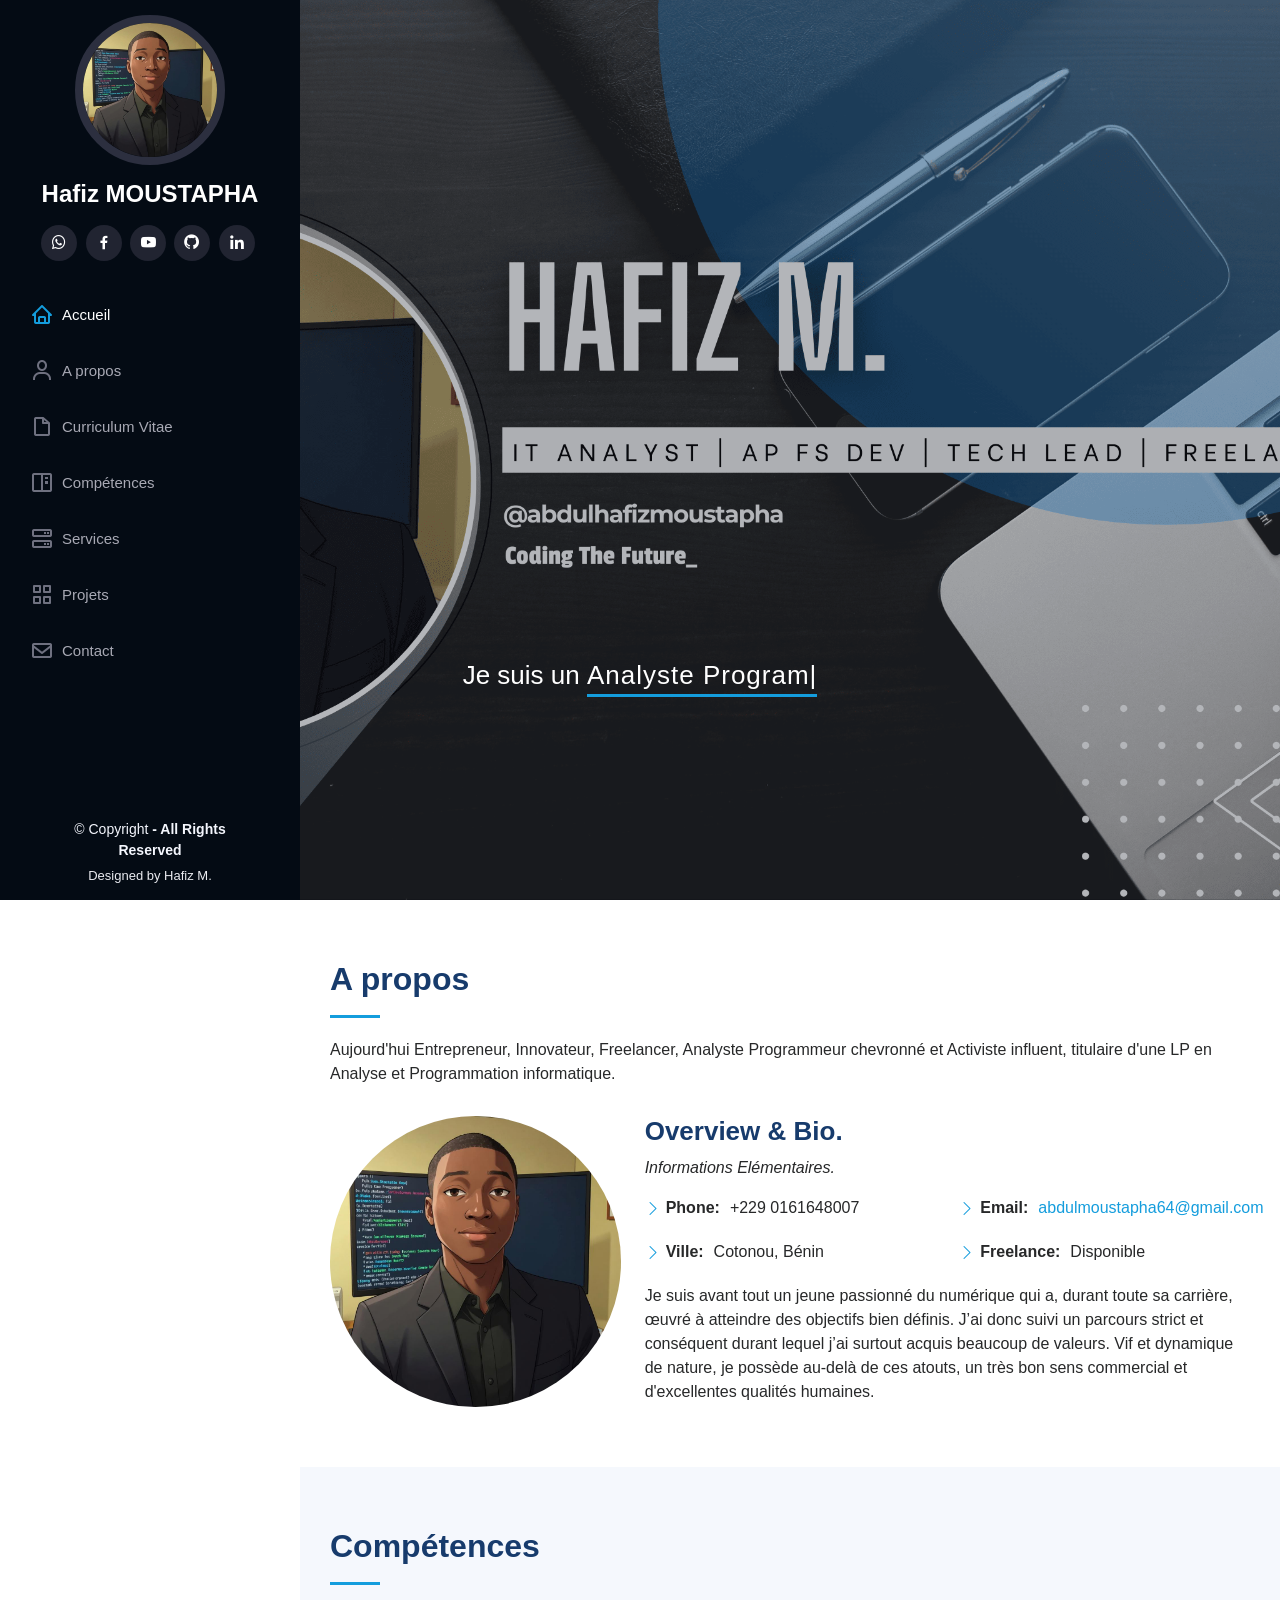
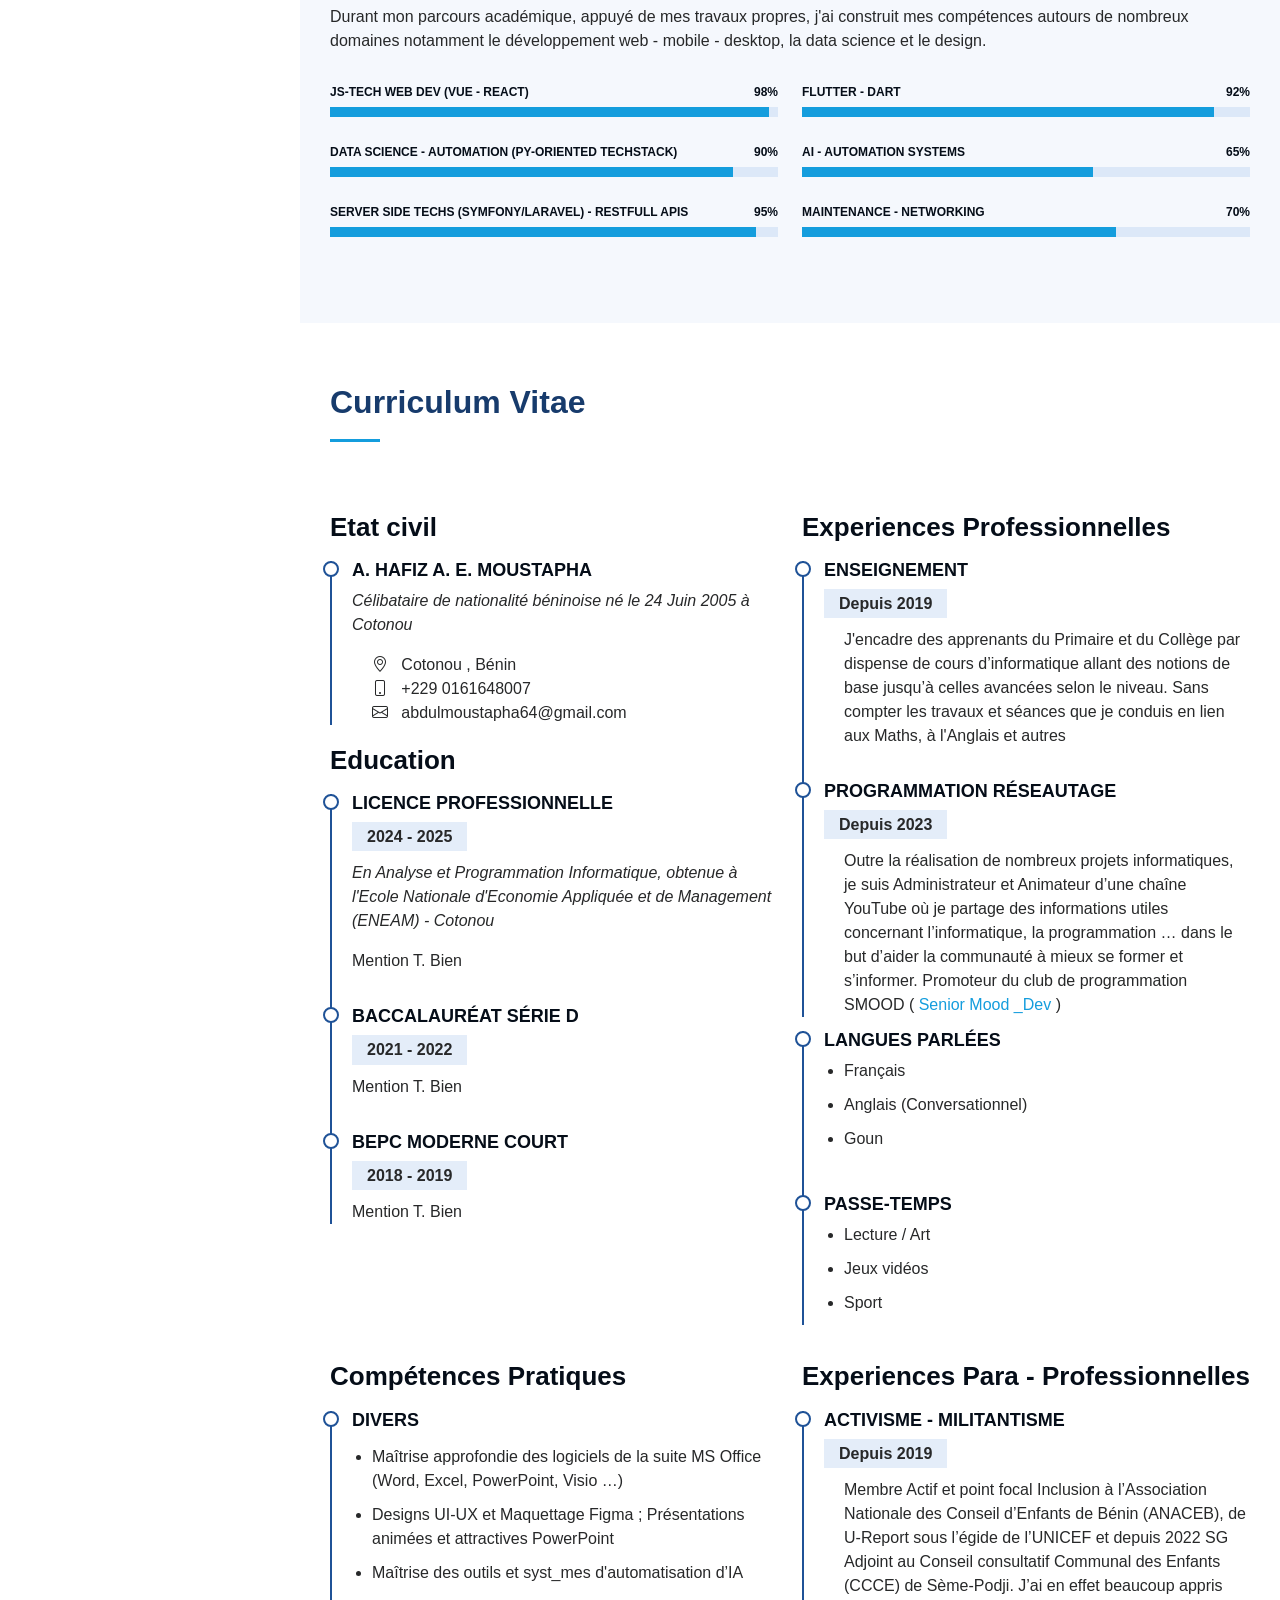
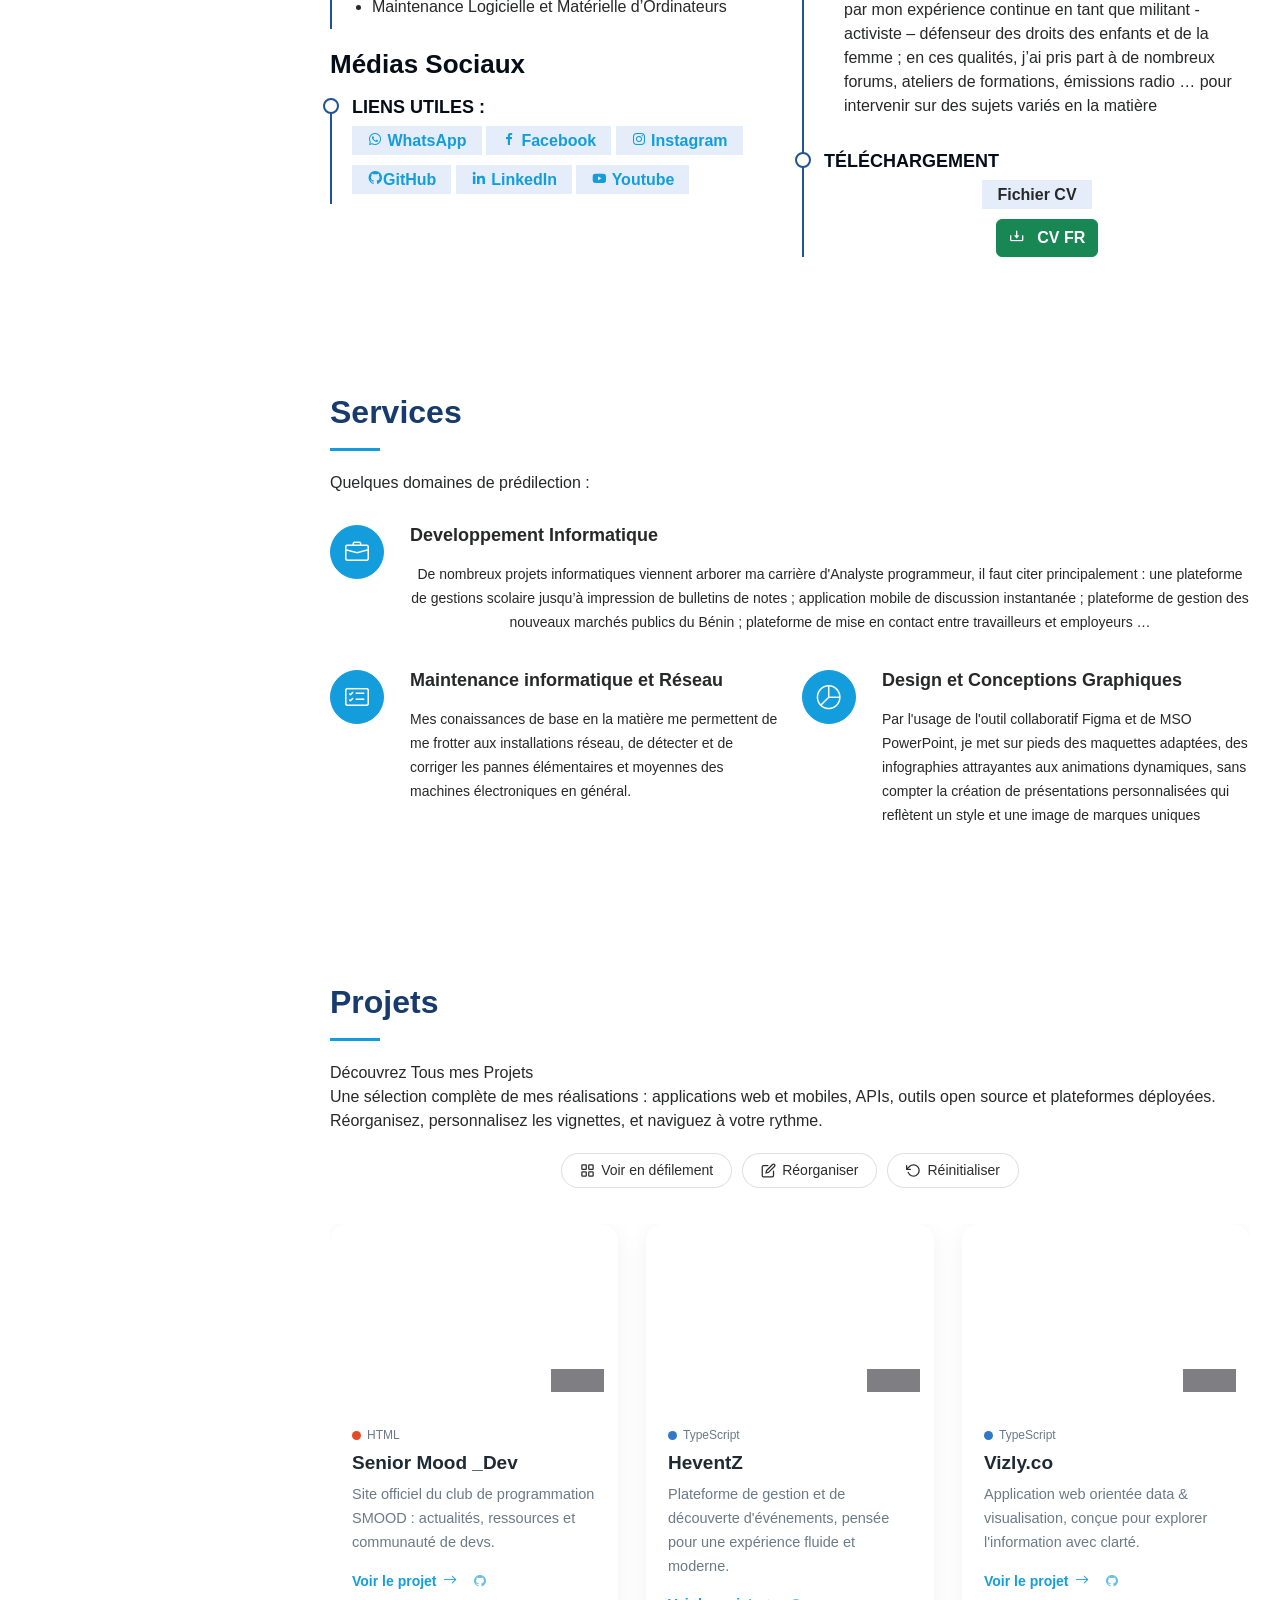
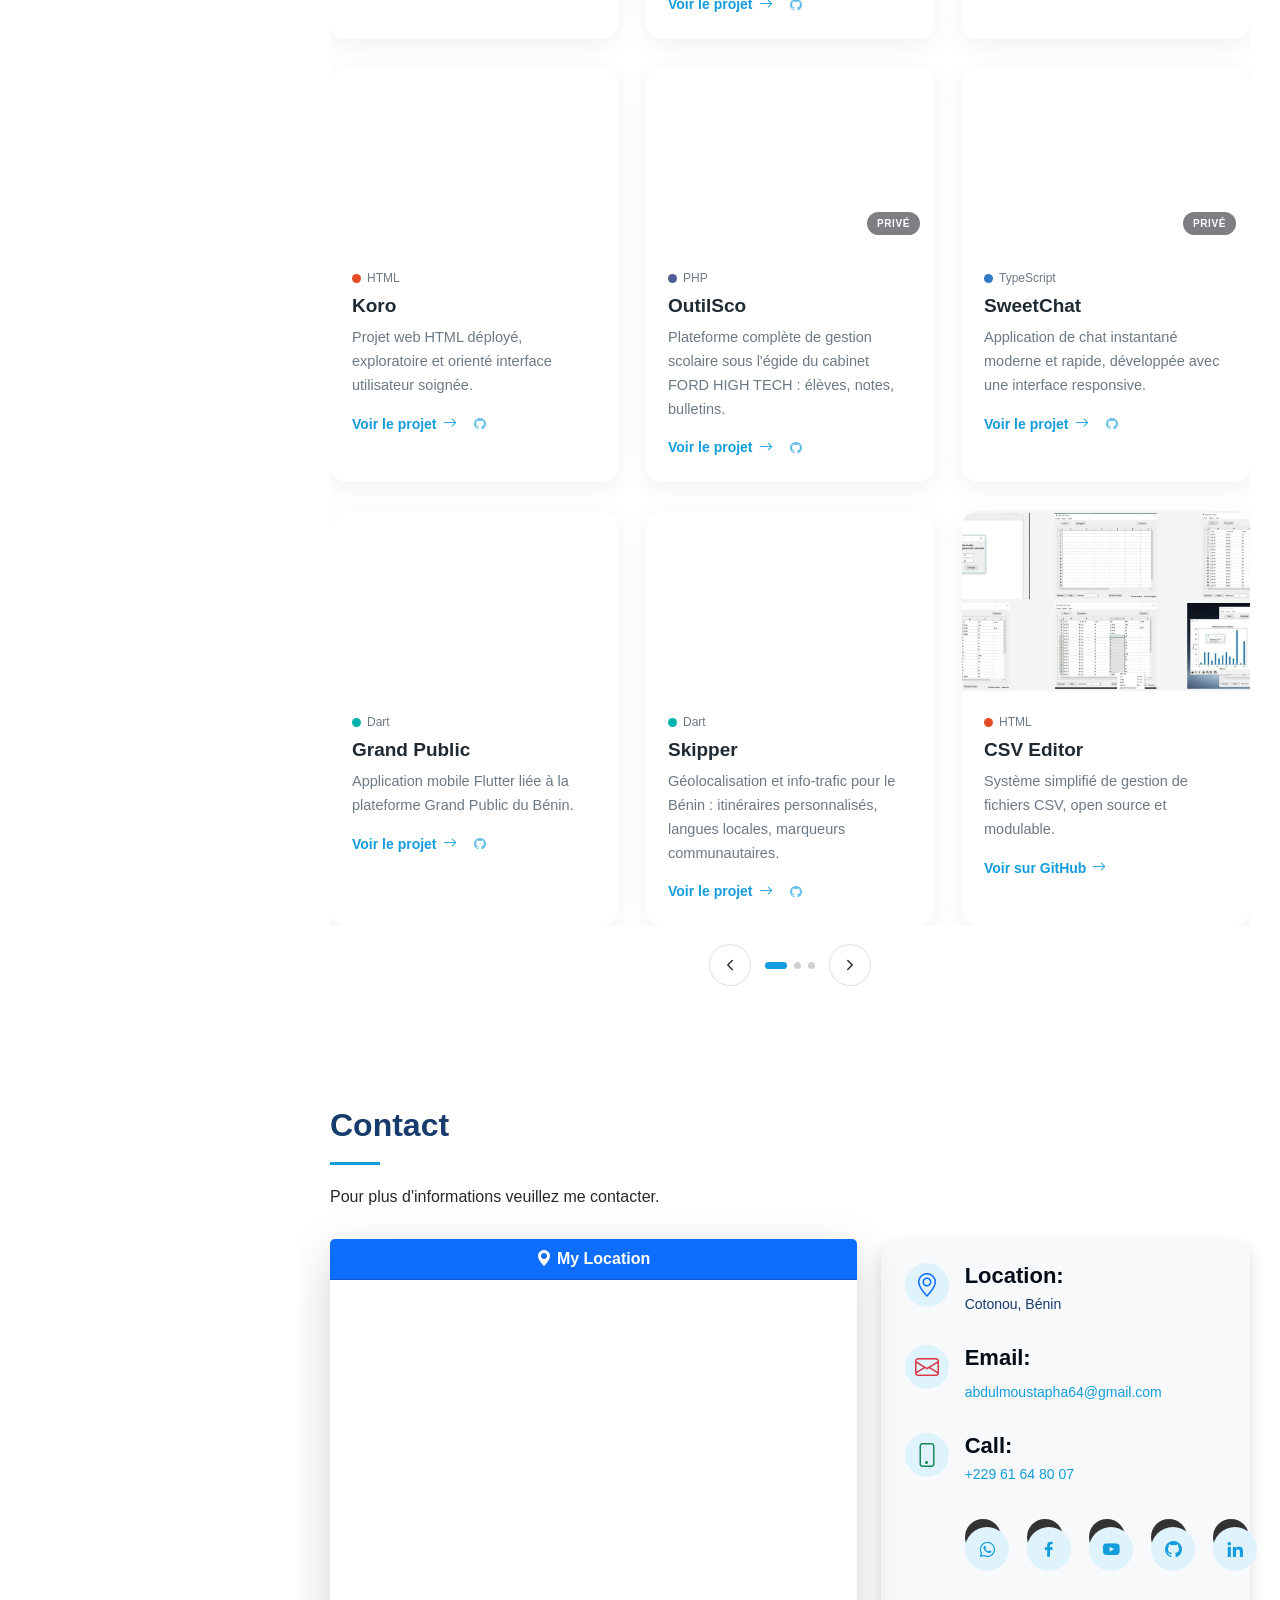
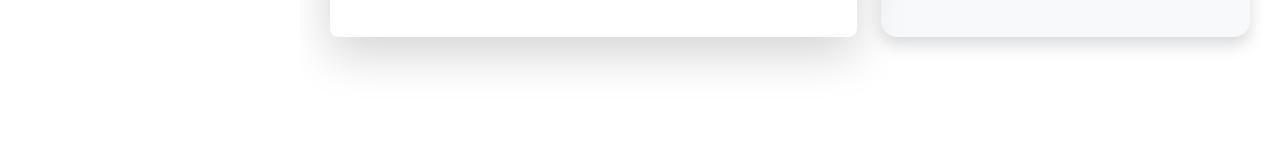
==== index.html @ d162f3ae "Vercel Hv + Vizly" ====
<!DOCTYPE html>
<html lang="en">

<head>
  <meta charset="utf-8">
  <meta content="width=device-width, initial-scale=1.0" name="viewport">

  <title>Hafiz M. </title>
  <meta content="" name="description">
  <meta content="" name="keywords">


  <!-- Favicons -->
  <link href="assets/img/profile.jpeg" rel="icon">
  <link href="assets/img/profile.jpeg" rel="apple-touch-icon">


  <!-- Vendor CSS Files -->
  <link href="assets/vendor/aos/aos.css" rel="stylesheet">
  <link href="assets/vendor/bootstrap/css/bootstrap.min.css" rel="stylesheet">
  <link href="assets/vendor/bootstrap-icons/bootstrap-icons.css" rel="stylesheet">
  <link href="assets/vendor/boxicons/css/boxicons.min.css" rel="stylesheet">
  <link href="assets/vendor/glightbox/css/glightbox.min.css" rel="stylesheet">
  <link href="assets/vendor/swiper/swiper-bundle.min.css" rel="stylesheet">

  <link href="assets/css/style.css" rel="stylesheet">

  <!-- Projects gallery styles (scoped, additive only — no global overrides) -->
  <style>
    /* ===== Projects Gallery — premium, scoped to #projects ===== */
    #projects.projects {
      position: relative;
    }

    #projects .pg-toolbar {
      display: flex;
      align-items: center;
      justify-content: center;
      gap: 10px;
      flex-wrap: wrap;
      margin: -10px 0 36px;
    }

    #projects .pg-toolbar .pg-btn {
      display: inline-flex;
      align-items: center;
      gap: 6px;
      padding: 9px 18px;
      border-radius: 30px;
      border: 1px solid rgba(0,0,0,.12);
      background: #fff;
      font-size: 14px;
      font-weight: 500;
      color: #2c2c2c;
      cursor: pointer;
      transition: all .25s ease;
      line-height: 1;
    }

    #projects .pg-toolbar .pg-btn:hover {
      border-color: var(--accent-color, #149ddd);
      color: var(--accent-color, #149ddd);
      transform: translateY(-1px);
      box-shadow: 0 6px 16px rgba(0,0,0,.08);
    }

    #projects .pg-toolbar .pg-btn.is-active {
      background: var(--accent-color, #149ddd);
      border-color: var(--accent-color, #149ddd);
      color: #fff;
    }

    #projects .pg-toolbar .pg-btn svg { width: 15px; height: 15px; flex: none; }

    /* ----- Grid mode (default, shows up to N at once) ----- */
    #projects .pg-viewport {
      overflow: hidden;
      position: relative;
    }

    #projects .pg-track {
      display: grid;
      grid-template-columns: repeat(3, 1fr);
      gap: 28px;
      transition: none;
    }

    #projects.pg-scroll-mode .pg-track {
      display: flex;
      gap: 24px;
      overflow-x: auto;
      scroll-behavior: smooth;
      scroll-snap-type: x proximity;
      padding-bottom: 14px;
      -ms-overflow-style: none;
    }

    #projects.pg-scroll-mode .pg-track::-webkit-scrollbar { height: 8px; }
    #projects.pg-scroll-mode .pg-track::-webkit-scrollbar-track { background: rgba(0,0,0,.05); border-radius: 10px; }
    #projects.pg-scroll-mode .pg-track::-webkit-scrollbar-thumb { background: rgba(0,0,0,.22); border-radius: 10px; }
    #projects.pg-scroll-mode .pg-track::-webkit-scrollbar-thumb:hover { background: var(--accent-color, #149ddd); }

    #projects.pg-scroll-mode .project-card {
      flex: 0 0 320px;
      scroll-snap-align: start;
    }

    #projects .pg-nav {
      display: none;
      align-items: center;
      justify-content: center;
      gap: 14px;
      margin-top: 18px;
    }

    #projects.pg-scroll-mode .pg-nav { display: flex; }

    #projects .pg-nav button {
      width: 42px;
      height: 42px;
      border-radius: 50%;
      border: 1px solid rgba(0,0,0,.12);
      background: #fff;
      color: #2c2c2c;
      display: flex;
      align-items: center;
      justify-content: center;
      cursor: pointer;
      transition: all .25s ease;
    }

    #projects .pg-nav button:hover {
      background: var(--accent-color, #149ddd);
      border-color: var(--accent-color, #149ddd);
      color: #fff;
      transform: translateY(-2px);
    }

    #projects .pg-nav button svg { width: 18px; height: 18px; }

    #projects .pg-nav .pg-dots {
      display: flex;
      gap: 7px;
    }

    #projects .pg-nav .pg-dots span {
      width: 7px;
      height: 7px;
      border-radius: 50%;
      background: rgba(0,0,0,.18);
      transition: all .3s ease;
    }

    #projects .pg-nav .pg-dots span.is-active {
      background: var(--accent-color, #149ddd);
      width: 22px;
      border-radius: 4px;
    }

    /* ----- Project card ----- */
    #projects .project-card {
      position: relative;
      background: #fff;
      border-radius: 16px;
      overflow: hidden;
      box-shadow: 0 6px 24px rgba(20, 20, 30, .06);
      transition: transform .45s cubic-bezier(.22,1,.36,1), box-shadow .45s ease;
      will-change: transform;
      opacity: 0;
      transform: translateY(28px);
    }

    #projects .project-card.pg-in {
      opacity: 1;
      transform: translateY(0);
    }

    #projects .project-card:hover {
      transform: translateY(-8px);
      box-shadow: 0 22px 40px rgba(20, 20, 30, .14);
    }

    #projects .project-card.pg-dragging {
      opacity: .35;
    }

    #projects .project-card.pg-drag-over {
      outline: 2px dashed var(--accent-color, #149ddd);
      outline-offset: 4px;
    }

    /* Drag handle — only visible in edit mode */
    #projects .pg-drag-handle {
      position: absolute;
      top: 10px;
      left: 10px;
      width: 32px;
      height: 32px;
      border-radius: 9px;
      background: rgba(20,20,30,.55);
      backdrop-filter: blur(4px);
      color: #fff;
      display: none;
      align-items: center;
      justify-content: center;
      cursor: grab;
      z-index: 5;
      opacity: 0;
      transition: opacity .2s ease;
    }

    #projects.pg-edit-mode .pg-drag-handle {
      display: flex;
      opacity: 1;
    }

    #projects .pg-drag-handle svg { width: 16px; height: 16px; }
    #projects .pg-drag-handle:active { cursor: grabbing; }

    /* Cover-image change button — only visible in edit mode */
    #projects .pg-edit-cover {
      position: absolute;
      top: 10px;
      right: 10px;
      width: 32px;
      height: 32px;
      border-radius: 9px;
      background: rgba(20,20,30,.55);
      backdrop-filter: blur(4px);
      color: #fff;
      border: none;
      display: none;
      align-items: center;
      justify-content: center;
      cursor: pointer;
      z-index: 5;
      transition: background .2s ease;
    }

    #projects.pg-edit-mode .pg-edit-cover { display: flex; }
    #projects .pg-edit-cover:hover { background: var(--accent-color, #149ddd); }
    #projects .pg-edit-cover svg { width: 15px; height: 15px; }

    /* Cover media area */
    #projects .pg-cover {
      position: relative;
      width: 100%;
      aspect-ratio: 16 / 10;
      overflow: hidden;
      background: linear-gradient(135deg, #eef3f7 0%, #e3eaf0 100%);
    }

    #projects .pg-cover img {
      width: 100%;
      height: 100%;
      object-fit: cover;
      display: block;
      transition: transform .6s cubic-bezier(.22,1,.36,1);
    }

    #projects .project-card:hover .pg-cover img {
      transform: scale(1.07);
    }

    /* Live-site preview (deployed projects) */
    #projects .pg-cover .pg-live-frame-wrap {
      position: absolute;
      inset: 0;
      overflow: hidden;
    }

    #projects .pg-cover iframe {
      position: absolute;
      top: 0;
      left: 0;
      width: 250%;
      height: 250%;
      transform: scale(.4);
      transform-origin: top left;
      border: 0;
      pointer-events: none;
      background: #fff;
    }

    /* Soft gradient overlay for legibility + premium feel */
    #projects .pg-cover::after {
      content: "";
      position: absolute;
      inset: 0;
      background: linear-gradient(180deg, rgba(10,12,20,0) 45%, rgba(10,12,20,.65) 100%);
      opacity: 0;
      transition: opacity .4s ease;
      pointer-events: none;
    }

    #projects .project-card:hover .pg-cover::after { opacity: 1; }

    /* Placeholder (no live preview / no custom image) */
    #projects .pg-placeholder {
      position: absolute;
      inset: 0;
      display: flex;
      align-items: center;
      justify-content: center;
      flex-direction: column;
      gap: 6px;
      color: #5b6b78;
    }

    #projects .pg-placeholder .pg-mono {
      font-family: 'Roboto Mono', 'Courier New', monospace;
      font-size: 12px;
      letter-spacing: .12em;
      text-transform: uppercase;
      opacity: .55;
    }

    #projects .pg-placeholder .pg-glyph {
      font-size: 30px;
      font-weight: 700;
      letter-spacing: -.02em;
      color: #3a4750;
    }

    /* Live badge */
    #projects .pg-badge {
      position: absolute;
      bottom: 12px;
      left: 14px;
      display: inline-flex;
      align-items: center;
      gap: 6px;
      padding: 5px 11px;
      border-radius: 30px;
      background: rgba(255,255,255,.92);
      font-size: 11px;
      font-weight: 600;
      letter-spacing: .04em;
      text-transform: uppercase;
      color: #2c2c2c;
      z-index: 3;
      transform: translateY(6px);
      opacity: 0;
      transition: all .35s ease;
    }

    #projects .project-card:hover .pg-badge {
      transform: translateY(0);
      opacity: 1;
    }

    #projects .pg-badge .pg-dot {
      width: 7px;
      height: 7px;
      border-radius: 50%;
      background: #2ecc71;
      box-shadow: 0 0 0 0 rgba(46,204,113,.6);
      animation: pgPulse 2s infinite;
    }

    @keyframes pgPulse {
      0%   { box-shadow: 0 0 0 0 rgba(46,204,113,.55); }
      70%  { box-shadow: 0 0 0 6px rgba(46,204,113,0); }
      100% { box-shadow: 0 0 0 0 rgba(46,204,113,0); }
    }

    /* Visibility badge (private repo) */
    #projects .pg-vis {
      position: absolute;
      bottom: 12px;
      right: 14px;
      padding: 4px 10px;
      border-radius: 30px;
      background: rgba(20,20,30,.55);
      color: #fff;
      font-size: 10px;
      font-weight: 600;
      letter-spacing: .06em;
      text-transform: uppercase;
      z-index: 3;
      backdrop-filter: blur(3px);
    }

    /* Info block */
    #projects .project-info {
      padding: 22px 22px 24px;
    }

    #projects .project-info .pg-meta {
      display: flex;
      align-items: center;
      gap: 8px;
      margin-bottom: 8px;
    }

    #projects .project-info .pg-lang {
      display: inline-flex;
      align-items: center;
      gap: 6px;
      font-size: 12px;
      color: #6c7a86;
      font-weight: 500;
    }

    #projects .project-info .pg-lang .pg-lang-dot {
      width: 9px;
      height: 9px;
      border-radius: 50%;
      flex: none;
    }

    #projects .project-info h4 {
      margin: 0 0 8px;
      font-size: 19px;
      font-weight: 700;
      color: #1f2a33;
    }

    #projects .project-info p {
      font-size: 14.5px;
      line-height: 1.65;
      color: #6c7a86;
      margin: 0 0 16px;
      min-height: 44px;
    }

    #projects .project-info .read-more {
      display: inline-flex;
      align-items: center;
      gap: 6px;
      font-size: 14px;
      font-weight: 600;
    }

    /* Edit panel (per-card) for swapping the cover image */
    #projects .pg-cover-input {
      position: absolute;
      inset: 0;
      width: 100%;
      height: 100%;
      opacity: 0;
      cursor: pointer;
    }

    /* Reset toast */
    #projects .pg-toast {
      position: fixed;
      left: 50%;
      bottom: 30px;
      transform: translate(-50%, 20px);
      background: #1f2a33;
      color: #fff;
      padding: 12px 22px;
      border-radius: 30px;
      font-size: 14px;
      box-shadow: 0 12px 30px rgba(0,0,0,.25);
      z-index: 9999;
      opacity: 0;
      pointer-events: none;
      transition: all .35s cubic-bezier(.22,1,.36,1);
    }

    #projects .pg-toast.is-visible {
      opacity: 1;
      transform: translate(-50%, 0);
    }

    @media (max-width: 1199px) {
      #projects .pg-track { grid-template-columns: repeat(2, 1fr); }
    }

    @media (max-width: 767px) {
      #projects .pg-track { grid-template-columns: 1fr; }
      #projects.pg-scroll-mode .project-card { flex: 0 0 78vw; }
      #projects .pg-toolbar { margin-bottom: 26px; }
    }

    @media (prefers-reduced-motion: reduce) {
      #projects .project-card,
      #projects .pg-cover img,
      #projects .pg-badge,
      #projects .pg-toast {
        transition: none !important;
        animation: none !important;
      }
      #projects .project-card { opacity: 1 !important; transform: none !important; }
    }
  </style>


</head>

<!--Start of Tawk.to Script-->
<!-- <script type="text/javascript">
  var Tawk_API = Tawk_API || {}, Tawk_LoadStart = new Date();
  (function () {
    var s1 = document.createElement("script"), s0 = document.getElementsByTagName("script")[0];
    s1.async = true;
    s1.src = 'https://embed.tawk.to/683416ebfaf85f190c60ac28/1is5nj2eq';
    s1.charset = 'UTF-8';
    s1.setAttribute('crossorigin', '*');
    s0.parentNode.insertBefore(s1, s0);
  })();
</script> -->
<!--End of Tawk.to Script-->

<body>

  <!-- ======= Mobile nav toggle button ======= -->
  <i class="bi bi-list mobile-nav-toggle d-xl-none"></i>

  <!-- ======= Header ======= -->
  <header id="header">
    <div class="d-flex flex-column">

      <div class="profile">
        <img src="assets/img/profile.jpeg" alt="" class="img  rounded-circle" style="width: 150px; height : 150px">
        <h1 class="text-light"><a href="index.html">Hafiz MOUSTAPHA</a></h1>
        <div class="social-links mt-3 text-center">
          <a href="https://wa.me/61648007" class="twitter"><i class="bx bxl-whatsapp"></i></a>
          <a href="https://www.facebook.com/Abdulo64" class="facebook"><i class="bx bxl-facebook"></i></a>
          <a href="https://www.youtube.com/@seniormood_dev" class="youtube"><i class="bx bxl-youtube"></i></a>
          <!-- <a href="https://www.instagram.com/abdulmoustapha64?igsh=YzljYTk1ODg3Zg==" class="instagram"><i class="bx bxl-instagram"></i></a> -->
          <a href="https://github.com/AbdulHafizMous" class="google-plus"><i class="bx bxl-github"></i></a>
          <a href=" https://www.linkedin.com/in/abdul-moustapha-04b92b24b?" class="linkedin"><i
              class="bx bxl-linkedin"></i></a>
        </div>
      </div>

      <nav id="navbar" class="nav-menu navbar">
        <ul>
          <li><a href="#hero" class="nav-link scrollto active"><i class="bx bx-home"></i> <span>Accueil</span></a></li>
          <li><a href="#about" class="nav-link scrollto"><i class="bx bx-user"></i> <span>A propos</span></a></li>
          <li><a href="#cv" class="nav-link scrollto"><i class="bx bx-file-blank"></i> <span>Curriculum Vitae</span></a>
          </li>
          <li><a href="#competences" class="nav-link scrollto"><i class="bx bx-book-content"></i>
              <span>Compétences</span></a></li>
          <li><a href="#services" class="nav-link scrollto"><i class="bx bx-server"></i> <span>Services</span></a></li>
          <li><a href="#projects" class="nav-link scrollto"><i class="bx bx-grid-alt"></i> <span>Projets</span></a></li>
          <li><a href="#contact" class="nav-link scrollto"><i class="bx bx-envelope"></i> <span>Contact</span></a></li>
        </ul>
      </nav><!-- .nav-menu -->
    </div>
  </header><!-- End Header -->

  <!-- ======= Hero Section ======= -->
  <section id="hero" class="d-flex flex-column justify-content-center align-items-center">
    <div class="hero-container" data-aos="fade-in">
      <!-- <h1>A. Hafiz A. E. MOUSTAPHA</h1> -->
      <p>Je suis un <span class="typed"
          data-typed-items="Analyste Programmeur., Activiste - Militant., Freelancer - Innovateur.,"></span>
      </p>
    </div>
  </section><!-- End Hero -->

  <main id="main">

    <!-- ======= About Section ======= -->
    <section id="about" class="about">
      <div class="container">

        <div class="section-title">
          <h2>A propos</h2>
          <p>Aujourd'hui Entrepreneur, Innovateur, Freelancer, Analyste Programmeur chevronné et Activiste
            influent, titulaire d'une LP en Analyse et Programmation informatique.
          </p>
        </div>

        <div class="row">
          <div class="col-lg-4" data-aos="fade-right">
            <img src="assets/img/profile.jpeg" class="img-fluid rounded-circle" alt="">
          </div>
          <div class="col-lg-8 pt-4 pt-lg-0 content" data-aos="fade-left">
            <h3> Overview &amp; Bio.</h3>
            <p class="fst-italic">
              Informations Elémentaires.
            </p>
            <div class="row">
              <div class="col-lg-6">
                <ul>
                  <!-- <li><i class="bi bi-chevron-right"></i> <strong>Pseudo:</strong> <span>Hafiz M.</span>
                  </li> -->
                  <li><i class="bi bi-chevron-right"></i> <strong>Phone:</strong> <span>+229 0161648007</span></li>
                  <li><i class="bi bi-chevron-right"></i> <strong>Ville:</strong> <span>Cotonou, Bénin</span></li>
                </ul>
              </div>
              <div class="col-lg-6">
                <ul>
                  <!-- <li><i class="bi bi-chevron-right"></i> <strong>Niveau:</strong> <span>Licence Professionnelle</span>
                  </li> -->
                  <li><i class="bi bi-chevron-right"></i> <strong>Email:</strong> <span><a
                        href="mailto:abdulmoustapha64@gmail.com">abdulmoustapha64@gmail.com</a></span></li>
                  <li><i class="bi bi-chevron-right"></i> <strong>Freelance:</strong> <span>Disponible</span></li>
                </ul>
              </div>
            </div>
            <p>
              Je suis avant tout un jeune passionné du numérique qui a, durant toute sa carrière, œuvré à atteindre des
              objectifs bien définis. J’ai donc suivi un parcours strict et conséquent durant lequel j’ai surtout acquis
              beaucoup de valeurs.
              Vif et dynamique de nature, je possède au-delà de ces atouts, un très bon sens commercial et d'excellentes
              qualités humaines.
            </p>
          </div>
        </div>

      </div>
    </section><!-- End About Section -->

    <!-- ======= Skills Section ======= -->
    <section id="competences" class="skills section-bg">
      <div class="container">

        <div class="section-title">
          <h2>Compétences</h2>
          <p>Durant mon parcours académique, appuyé de mes travaux propres, j'ai construit mes compétences autours de
            nombreux domaines notamment le
            développement web - mobile - desktop, la data science et le design.
          </p>
        </div>

        <div class="row skills-content">

          <div class="col-lg-6" data-aos="fade-up">

            <div class="progress">
              <span class="skill">JS-Tech Web Dev (Vue - React)<i class="val">98%</i></span>
              <div class="progress-bar-wrap">
                <div class="progress-bar" role="progressbar" aria-valuenow="98" aria-valuemin="0" aria-valuemax="100">
                </div>
              </div>
            </div>

            <div class="progress">
              <span class="skill">Data Science - Automation (Py-Oriented TechStack)<i class="val">90%</i></span>
              <div class="progress-bar-wrap">
                <div class="progress-bar" role="progressbar" aria-valuenow="90" aria-valuemin="0" aria-valuemax="100">
                </div>
              </div>
            </div>

            <div class="progress">
              <span class="skill">Server Side Techs (Symfony/Laravel) - RestFull APIs<i class="val">95%</i></span>
              <div class="progress-bar-wrap">
                <div class="progress-bar" role="progressbar" aria-valuenow="95" aria-valuemin="0" aria-valuemax="100">
                </div>
              </div>
            </div>

          </div>

          <div class="col-lg-6" data-aos="fade-up" data-aos-delay="100">

            <div class="progress">
              <span class="skill">Flutter - Dart <i class="val">92%</i></span>
              <div class="progress-bar-wrap">
                <div class="progress-bar" role="progressbar" aria-valuenow="92" aria-valuemin="0" aria-valuemax="100">
                </div>
              </div>
            </div>


            <div class="progress">
              <span class="skill">AI - Automation Systems<i class="val">65%</i></span>
              <div class="progress-bar-wrap">
                <div class="progress-bar" role="progressbar" aria-valuenow="65" aria-valuemin="0" aria-valuemax="100">
                </div>
              </div>
            </div>

            <div class="progress">
              <span class="skill">Maintenance - Networking<i class="val">70%</i></span>
              <div class="progress-bar-wrap">
                <div class="progress-bar" role="progressbar" aria-valuenow="70" aria-valuemin="0" aria-valuemax="100">
                </div>
              </div>
            </div>


          </div>

        </div>

      </div>
    </section><!-- End Skills Section -->

    <!-- ======= Resume Section ======= -->
    <section id="cv" class="resume">
      <div class="container">

        <div class="section-title">
          <h2>Curriculum Vitae</h2>
          <p></p>
        </div>

        <div class="row">
          <div class="col-lg-6" data-aos="fade-up">
            <h3 class="resume-title">Etat civil</h3>
            <div class="resume-item pb-0">
              <h4>A. Hafiz A. E. MOUSTAPHA</h4>
              <p><em>Célibataire de nationalité béninoise né le 24 Juin 2005 à Cotonou </em></p>
              <ul>
                <i class="bi bi-geo-alt">&nbsp;&nbsp;&nbsp;</i>Cotonou , Bénin <br>
                <i class="bi bi-phone">&nbsp;&nbsp;&nbsp;</i>+229 0161648007 <br>
                <i class="bi bi-envelope">&nbsp;&nbsp;&nbsp;</i>abdulmoustapha64@gmail.com <br>
              </ul>
            </div>

            <h3 class="resume-title">Education</h3>
            <div class="resume-item">
              <h4>Licence Professionnelle </h4>
              <h5>2024 - 2025</h5>
              <p><em>En Analyse et Programmation Informatique, obtenue à l'Ecole Nationale d'Economie Appliquée et de
                  Management (ENEAM) - Cotonou</em></p>
              <p>Mention T. Bien</p>
            </div>
            <div class="resume-item">
              <h4>Baccalauréat série D </h4>
              <h5>2021 - 2022</h5>
              <!-- <p><em>Collège Sainte Esther d'Avotrou</em></p> -->
              <p>Mention T. Bien</p>
            </div>
            <div class="resume-item">
              <h4>BEPC Moderne Court </h4>
              <h5>2018 - 2019</h5>
              <!-- <p><em>Collège Excellence Divine de Tohouè</em></p> -->
               <p>Mention T. Bien</p>
            </div>
          </div>
          <div class="col-lg-6" data-aos="fade-up" data-aos-delay="100">
            <div>
              <h3 class="resume-title">Experiences Professionnelles</h3>
              <div class="resume-item">
                <h4>Enseignement</h4>
                <h5>Depuis 2019</h5>
                <ul>
                  J'encadre des apprenants du Primaire et du Collège par dispense de cours d’informatique allant des
                  notions de base jusqu’à
                  celles avancées selon le niveau. Sans compter les travaux et séances que je conduis en lien aux Maths, à l'Anglais et autres
                </ul>
              </div>
              <div class="resume-item">
                <h4>Programmation Réseautage </h4>
                <h5>Depuis 2023</h5>
                <ul>
                  Outre la réalisation de nombreux projets informatiques,
                  je suis Administrateur et Animateur d’une chaîne YouTube
                  où je partage des informations utiles concernant l’informatique, la
                  programmation … dans le but d’aider la communauté à mieux se
                  former et s’informer.
                  Promoteur du club de programmation SMOOD ( <a href="https://smood.onrender.com" target="_blank">Senior
                    Mood _Dev</a> )
                </ul>
              </div>
            </div>
            <div>
              <div class="resume-item">
                <h4>Langues parlées</h4>
                <ul>
                  <li>Français</li>
                  <li>Anglais (Conversationnel)</li>
                  <li>Goun</li>
                </ul>
              </div>
              <div class="resume-item">
                <h4>Passe-temps </h4>
                <ul>
                  <li>Lecture / Art</li>
                  <li>Jeux vidéos</li>
                  <li>Sport</li>
                </ul>
              </div>
            </div>

          </div>
          <!-- 

           -->
          <div class="col-lg-6" data-aos="fade-up" data-aos-delay="100">
            <div>
              <h3 class="resume-title">Compétences Pratiques</h3>
              <div class="resume-item pb-0">
                <h4>Divers</h4>
                <p> </p>
                <ul>
                  <li>Maîtrise approfondie des logiciels de la suite MS Office (Word, Excel, PowerPoint, Visio …)</li>
                  <li>Designs UI-UX et Maquettage Figma ; Présentations animées et attractives PowerPoint</li>
                  <li>Maîtrise des outils et syst_mes d'automatisation d’IA</li>
                  <li>Maintenance Logicielle et Matérielle d’Ordinateurs</li>

                </ul>
              </div>


              <h3 class="resume-title">Médias Sociaux</h3>

              <div class="resume-item">
                <h4>Liens Utiles : </h4>
                <h5><a target="_blank" href="https://wa.me/61648007" class=""><i class="bx bxl-whatsapp"></i>
                    WhatsApp</a> </h5>
                <h5><a target="_blank" href="https://www.facebook.com/Abdulo64" class="facebook"><i
                      class="bx bxl-facebook"></i> Facebook</a></h5>
                <h5><a target="_blank" href="https://www.instagram.com/abdulmoustapha64?igsh=YzljYTk1ODg3Zg=="
                    class="instagram"><i class="bx bxl-instagram"></i> Instagram</a></h5>
                <h5><a target="_blank" href="https://github.com/AbdulHafizMous" class="google-plus"><i
                      class="bx bxl-github"></i>GitHub</a> </h5>
                <h5><a target="_blank" href="https://www.linkedin.com/in/abdul-moustapha-04b92b24b?" class="linkedin"><i
                      class="bx bxl-linkedin"></i> LinkedIn</a></h5>
                <h5><a target="_blank" href="https://www.youtube.com/@seniormood_dev" class="youtube"><i
                      class="bx bxl-youtube"></i> Youtube</a></h5>


              </div>

            </div>

          </div>
          <!--  -->
          <div class="col-lg-6" data-aos="fade-up" data-aos-delay="100">
            <div>
              <h3 class="resume-title">Experiences Para - Professionnelles</h3>
              <div class="resume-item">
                <h4>Activisme - Militantisme</h4>
                <h5>Depuis 2019</h5>
                <ul>
                  Membre Actif et point focal Inclusion à l’Association Nationale des
                  Conseil d’Enfants de Bénin (ANACEB), de U-Report sous l’égide de
                  l’UNICEF et depuis 2022 SG Adjoint au Conseil consultatif Communal
                  des Enfants (CCCE) de Sème-Podji.
                  J’ai en effet beaucoup appris par mon expérience continue en tant
                  que militant - activiste – défenseur des droits des enfants et de la
                  femme ; en ces qualités, j’ai pris part à de nombreux forums, ateliers
                  de formations, émissions radio … pour intervenir sur des sujets variés
                  en la matière
                </ul>
              </div>
              <div class="resume-item">
                <h4>Téléchargement </h4>
                <div class="text-center">
                  <h5 class="text-center">Fichier CV</h5>
                </div>

                <ul>
                  <div class="row text-center ">
                    <div class="col"><a class="text-center btn btn-success fw-bold" data-aos="fade-up"
                        data-aos-delay="100" href="assets/cv_2p_fr.pdf" download target="_blank"><i
                          class="bx bx-download me-2"></i> CV FR</a></div>
                    <!-- <div class="col"><a class="text-center btn btn-success fw-bold" data-aos="fade-up"
                        data-aos-delay="100" href="assets/cv_full_eng.pdf" download target="_blank"><i
                          class="bx bx-download me-2"></i> CV EN</a></div> -->

                  </div>
                </ul>
              </div>
            </div>

          </div>




        </div>

      </div>
    </section><!-- End Resume Section -->

    <!-- ======= Services Section ======= -->
    <section id="services" class="services">
      <div class="container">

        <div class="section-title">
          <h2>Services</h2>
          <p>Quelques domaines de prédilection : </p>
        </div>

        <div class="row">
          <div class="col-12 icon-box" data-aos="fade-up">
            <div class="icon"><i class="bi bi-briefcase"></i></div>
            <h4 class="title">Developpement Informatique</h4>
            <p class="description text-center">
              De nombreux projets informatiques viennent arborer ma carrière d'Analyste programmeur, il faut citer
              principalement : une plateforme de gestions scolaire jusqu’à
              impression de bulletins de notes ; application mobile de
              discussion instantanée ; plateforme de gestion des nouveaux
              marchés publics du Bénin ; plateforme de mise en contact entre
              travailleurs et employeurs …
            </p>
          </div>
          <div class=" col-md-6 icon-box" data-aos="fade-up" data-aos-delay="100">
            <div class="icon"><i class="bi bi-card-checklist"></i></div>
            <h4 class="title">Maintenance informatique et Réseau</h4>
            <p class="description">Mes conaissances de base en la matière me permettent de me frotter aux installations
              réseau, de détecter et de corriger les pannes élémentaires et moyennes des machines électroniques en
              général.</p>
          </div>
          <div class=" col-md-6 icon-box" data-aos="fade-up" data-aos-delay="200">
            <div class="icon"><i class="bi bi-pie-chart"></i></div>
            <h4 class="title">Design et Conceptions Graphiques</h4>
            <p class="description">Par l'usage de l'outil collaboratif Figma et de MSO PowerPoint, je met sur pieds des
              maquettes adaptées, des infographies attrayantes aux animations dynamiques, sans compter la création de
              présentations personnalisées qui reflètent un style et une image de marques uniques</p>
          </div>
        </div>

      </div>
    </section><!-- End Services Section -->

    <!-- ======= Projects Section (premium reorderable gallery) ======= -->
    <section id="projects" class="projects section light-background">
      <!-- Titre de section -->
      <div class="container section-title" data-aos="fade-up">
        <h2>Projets</h2>
        <div><span>Découvrez</span> <span class="description-title">Tous mes Projets</span></div>
        <p>Une sélection complète de mes réalisations : applications web et mobiles, APIs, outils open source et
          plateformes déployées. Réorganisez, personnalisez les vignettes, et naviguez à votre rythme.</p>
      </div><!-- Fin titre -->

      <div class="container">

        <!-- Toolbar: view toggle + edit mode + reset -->
        <div class="pg-toolbar">
          <button type="button" class="pg-btn" id="pgViewToggle" aria-pressed="false">
            <svg viewBox="0 0 24 24" fill="none" stroke="currentColor" stroke-width="2" stroke-linecap="round" stroke-linejoin="round"><rect x="3" y="3" width="7" height="7" rx="1"></rect><rect x="14" y="3" width="7" height="7" rx="1"></rect><rect x="3" y="14" width="7" height="7" rx="1"></rect><rect x="14" y="14" width="7" height="7" rx="1"></rect></svg>
            <span id="pgViewToggleLabel">Voir en défilement</span>
          </button>
          <button type="button" class="pg-btn" id="pgEditToggle" aria-pressed="false">
            <svg viewBox="0 0 24 24" fill="none" stroke="currentColor" stroke-width="2" stroke-linecap="round" stroke-linejoin="round"><path d="M11 4H4a2 2 0 0 0-2 2v14a2 2 0 0 0 2 2h14a2 2 0 0 0 2-2v-7"></path><path d="M18.5 2.5a2.121 2.121 0 0 1 3 3L12 15l-4 1 1-4 9.5-9.5z"></path></svg>
            <span id="pgEditToggleLabel">Réorganiser</span>
          </button>
          <button type="button" class="pg-btn" id="pgResetBtn" title="Réinitialiser l'ordre et les images">
            <svg viewBox="0 0 24 24" fill="none" stroke="currentColor" stroke-width="2" stroke-linecap="round" stroke-linejoin="round"><polyline points="1 4 1 10 7 10"></polyline><path d="M3.51 15a9 9 0 1 0 2.13-9.36L1 10"></path></svg>
            Réinitialiser
          </button>
        </div>

        <div class="pg-viewport">
          <div class="pg-track" id="pgTrack"><!-- cards injected by JS --></div>
        </div>

        <div class="pg-nav" id="pgNav">
          <button type="button" id="pgPrev" aria-label="Précédent">
            <svg viewBox="0 0 24 24" fill="none" stroke="currentColor" stroke-width="2" stroke-linecap="round" stroke-linejoin="round"><polyline points="15 18 9 12 15 6"></polyline></svg>
          </button>
          <div class="pg-dots" id="pgDots"></div>
          <button type="button" id="pgNext" aria-label="Suivant">
            <svg viewBox="0 0 24 24" fill="none" stroke="currentColor" stroke-width="2" stroke-linecap="round" stroke-linejoin="round"><polyline points="9 18 15 12 9 6"></polyline></svg>
          </button>
        </div>

      </div>

      <div class="pg-toast" id="pgToast"></div>
    </section><!-- End Projects Section -->

    <!-- ======= Contact Section ======= -->
    <section id="contact" class="contact">
      <div class="container">

        <div class="section-title">
          <h2>Contact</h2>
          <p>Pour plus d'informations veuillez me contacter.</p>
        </div>
        <div class="row" data-aos="fade-in">
          <!-- ======= Location Card ======= -->
          <div class="col-lg-7 d-flex align-items-stretch" data-aos="fade-up">
            <div class="card shadow-lg border-0 rounded-3 w-100">
              <div class="card-header bg-primary text-white text-center fw-bold">
                <i class="bi bi-geo-alt-fill"></i> My Location
              </div>
              <div class="card-body p-0">
                <iframe
                  src="https://www.google.com/maps/embed?pb=!1m18!1m12!1m3!1d3978.555403779946!2d2.427589!3d6.370292!2m3!1f0!2f0!3f0!3m2!1i1024!2i768!4f13.1!3m3!1m2!1s0x1023575e1c39a0a5%3A0x2a6b5b3a8f8c6d8!2sCotonou%2C%20B%C3%A9nin!5e0!3m2!1sen!2sbj!4v1695398900000!5m2!1sen!2sbj"
                  width="100%" height="350" style="border:0; border-radius: 0 0 12px 12px;" allowfullscreen=""
                  loading="lazy" referrerpolicy="no-referrer-when-downgrade">
                </iframe>
              </div>
            </div>
          </div>
          <!-- ======= End Location Card ======= -->

          <!-- Contact Card -->
          <div class="col-lg-5 d-flex align-items-stretch">
            <div class="info shadow rounded-4 p-4 bg-light">
              <div class="address mb-3">
                <i class="bi bi-geo-alt fs-4 text-primary"></i>
                <h4>Location:</h4>
                <p>Cotonou, Bénin</p>
              </div>

              <div class="email mb-3">
                <i class="bi bi-envelope fs-4 text-danger"></i>
                <h4>Email:</h4>
                <p><a href="mailto:abdulmoustapha64@gmail.com">abdulmoustapha64@gmail.com</a></p>
              </div>

              <div class="phone mb-3">
                <i class="bi bi-phone fs-4 text-success"></i>
                <h4>Call:</h4>
                <p><a href="tel:+22961648007">+229 61 64 80 07</a></p>
              </div>

              <!-- Social Links -->
              <div class="social-links d-flex justify-content-start gap-3 mt-4">
                <a href="https://wa.me/61648007" target="_blank" class="whatsapp fs-4 text-success"><i
                    class="bx bxl-whatsapp"></i></a>
                <a href="https://www.facebook.com/Abdulo64" target="_blank" class="facebook fs-4 text-primary"><i
                    class="bx bxl-facebook"></i></a>
                <a href="https://www.youtube.com/@seniormood_dev" target="_blank" class="youtube fs-4 text-danger"><i
                    class="bx bxl-youtube"></i></a>
                <a href="https://github.com/AbdulHafizMous" target="_blank" class="github fs-4 text-dark"><i
                    class="bx bxl-github"></i></a>
                <a href="https://www.linkedin.com/in/abdul-moustapha-04b92b24b?" target="_blank"
                  class="linkedin fs-4 text-info"><i class="bx bxl-linkedin"></i></a>
              </div>
            </div>
          </div>

          <!-- <div class="col-lg-7 mt-5 mt-lg-0 d-flex align-items-stretch">
            <form action="#" role="form" class="php-email-form">
              <div class="row">
                <div class="form-group col-md-6">
                  <label for="name">Your Name</label>
                  <input type="text" name="name" class="form-control" id="name" required>
                </div>
                <div class="form-group col-md-6">
                  <label for="name">Your Email</label>
                  <input type="email" class="form-control" name="email" id="email" required>
                </div>
              </div>
              <div class="form-group">
                <label for="name">Subject</label>
                <input type="text" class="form-control" name="subject" id="subject" required>
              </div>
              <div class="form-group">
                <label for="name">Message</label>
                <textarea class="form-control" name="message" rows="10" required></textarea>
              </div>
              <div class="my-3">
                <div class="loading">Loading</div>
                <div class="error-message"></div>
                <div class="sent-message">Your message has been sent. Thank you!</div>
              </div>
              <div class="text-center"><button type="submit">Send Message</button></div>
            </form>
          </div> -->
        </div>

      </div>
    </section><!-- End Contact Section -->

  </main><!-- End #main -->

  <!-- ======= Footer ======= -->
  <footer id="footer">
    <div class="container">
      <div class="copyright">
        &copy; Copyright <strong><span>- All Rights Reserved</span></strong>
      </div>
      <div class="credits">
        Designed by Hafiz M.
      </div>
    </div>
  </footer><!-- End  Footer -->

  <a href="#" class="back-to-top d-flex align-items-center justify-content-center"><i
      class="bi bi-arrow-up-short"></i></a>

  <!-- Vendor JS Files -->
  <script src="assets/vendor/purecounter/purecounter_vanilla.js"></script>
  <script src="assets/vendor/aos/aos.js"></script>
  <script src="assets/vendor/bootstrap/js/bootstrap.bundle.min.js"></script>
  <script src="assets/vendor/glightbox/js/glightbox.min.js"></script>
  <script src="assets/vendor/isotope-layout/isotope.pkgd.min.js"></script>
  <script src="assets/vendor/swiper/swiper-bundle.min.js"></script>
  <script src="assets/vendor/typed.js/typed.umd.js"></script>
  <script src="assets/vendor/waypoints/noframework.waypoints.js"></script>
  <script src="assets/vendor/php-email-form/validate.js"></script>

  <!-- Template Main JS File -->
  <script src="assets/js/main.js"></script>

  <!-- ======= Projects Gallery Engine ======= -->
  <script>
  (function () {
    "use strict";

    /* ---------------------------------------------------------------
     * 1) DATA — the full project list.
     *    - liveUrl: deployed site -> rendered as a live mini-preview
     *    - repoUrl: GitHub link -> always the primary CTA
     *    - lang/langColor: GitHub-style language dot
     *    - visibility: "public" | "private"
     * ------------------------------------------------------------- */
    var PROJECTS = [
      {
        id: "smood",
        name: "Senior Mood _Dev",
        desc: "Site officiel du club de programmation SMOOD : actualités, ressources et communauté de devs.",
        repoUrl: "https://github.com/AbdulHafizMous/smood",
        liveUrl: "https://smood.onrender.com/",
        lang: "HTML", langColor: "#e34c26",
        visibility: "private"
      },
      {
        id: "heventz",
        name: "HeventZ",
        desc: "Plateforme de gestion et de découverte d'événements, pensée pour une expérience fluide et moderne.",
        repoUrl: "https://github.com/AbdulHafizMous/HeventZ",
        liveUrl: "https://hevent-z.vercel.app/", // "https://heventz.onrender.com/",
        lang: "TypeScript", langColor: "#3178c6",
        visibility: "private"
      },
      {
        id: "vizlyco",
        name: "Vizly.co",
        desc: "Application web orientée data & visualisation, conçue pour explorer l'information avec clarté.",
        repoUrl: "https://github.com/AbdulHafizMous/vizly.co",
        liveUrl: "https://vizly-co-beta.vercel.app/", // "https://vizly-co.onrender.com/",
        lang: "TypeScript", langColor: "#3178c6",
        visibility: "private"
      },
      {
        id: "koro",
        name: "Koro",
        desc: "Projet web HTML déployé, exploratoire et orienté interface utilisateur soignée.",
        repoUrl: "https://github.com/AbdulHafizMous/koro",
        liveUrl: "https://koro-h7cs.onrender.com/",
        lang: "HTML", langColor: "#e34c26",
        visibility: "public"
      },
      {
        id: "outilsco",
        name: "OutilSco",
        desc: "Plateforme complète de gestion scolaire sous l'égide du cabinet FORD HIGH TECH : élèves, notes, bulletins.",
        repoUrl: "https://github.com/AbdulHafizMous/gp-backend",
        liveUrl: "https://outilsco.com/",
        lang: "PHP", langColor: "#4f5d95",
        visibility: "private"
      },
      {
        id: "sweetchat",
        name: "SweetChat",
        desc: "Application de chat instantané moderne et rapide, développée avec une interface responsive.",
        repoUrl: "https://github.com/AbdulHafizMous/alnyf4tech",
        liveUrl: "https://sweet-chat-doc.vercel.app",
        lang: "TypeScript", langColor: "#3178c6",
        visibility: "private"
      },
      {
        id: "gp-mobile",
        name: "Grand Public",
        desc: "Application mobile Flutter liée à la plateforme Grand Public du Bénin.",
        repoUrl: "https://github.com/AbdulHafizMous/gp-mobile",
        liveUrl: "https://grandpublic.bj",
        lang: "Dart", langColor: "#00b4ab",
        visibility: "public"
      },
      {
        id: "skipper",
        name: "Skipper",
        desc: "Géolocalisation et info-trafic pour le Bénin : itinéraires personnalisés, langues locales, marqueurs communautaires.",
        repoUrl: "https://github.com/AbdulHafizMous/task-manager-wt",
        liveUrl: "https://skipper-vf.onrender.com/docs",
        lang: "Dart", langColor: "#00b4ab",
        visibility: "public"
      },
      {
        id: "csv-editor",
        name: "CSV Editor",
        desc: "Système simplifié de gestion de fichiers CSV, open source et modulable.",
        repoUrl: "https://github.com/AbdulHafizMous/webschool",
        img: "./assets/img/portfolio/csv.jpg",
        lang: "HTML", langColor: "#e34c26",
        visibility: "public"
      },
      // {
      //   id: "lim",
      //   name: "Ladies In Marketing",
      //   desc: "Hub officiel \"Ladies In Marketing\" : ressources, événements et mise en réseau pour la communauté.",
      //   repoUrl: "https://github.com/AbdulHafizMous/lim",
      //   lang: "TypeScript", langColor: "#3178c6",
      //   visibility: "private"
      // },
      {
        id: "haftuber",
        name: "Haftuber",
        desc: "Outil Python autour de l'automatisation et de la manipulation de contenus.",
        repoUrl: "https://github.com/AbdulHafizMous/haftuber",
        lang: "Python", langColor: "#3572a5",
        visibility: "private"
      },
      {
        id: "shortmaster",
        name: "ShortMaster",
        desc: "Outil web pour la gestion et le raccourcissement de liens, interface HTML légère.",
        repoUrl: "https://github.com/AbdulHafizMous/shortmaster",
        lang: "HTML", langColor: "#e34c26",
        visibility: "private"
      },
      {
        id: "leadflow",
        name: "LeadFlow",
        desc: "Système Python de gestion et de suivi de prospects (leads) pour automatiser le pipeline commercial.",
        repoUrl: "https://github.com/AbdulHafizMous/leadflow",
        img: "./assets/img/portfolio/leadflow.jpeg",
        lang: "Python", langColor: "#3572a5",
        visibility: "private"
      },
      {
        id: "profile",
        name: "Profile — Portfolio mono-page",
        desc: "Portfolio descriptif minimaliste, conçu pour présenter un profil en une seule page.",
        repoUrl: "https://github.com/AbdulHafizMous/profile",
        lang: "HTML", langColor: "#e34c26",
        visibility: "public"
      },
      // {
      //   id: "hohaya-backend",
      //   name: "Hohaya — Backend",
      //   desc: "API et logique serveur Laravel/Blade pour la plateforme Hohaya.",
      //   repoUrl: "https://github.com/AbdulHafizMous/hohaya-backend",
      //   lang: "Blade", langColor: "#f7523f",
      //   visibility: "private"
      // },
      {
        id: "utils",
        name: "Utils",
        desc: "Collection de scripts et utilitaires Python partagés avec la communauté.",
        repoUrl: "https://github.com/AbdulHafizMous/utils",
        lang: "Python", langColor: "#3572a5",
        visibility: "public"
      },
      {
        id: "hafiz-pro-d-line",
        name: "Hafiz Pro D-Line",
        desc: "Projet Python d'automatisation et de traitement de données personnalisé.",
        repoUrl: "https://github.com/AbdulHafizMous/hafiz-pro-d-line",
        lang: "Python", langColor: "#3572a5",
        visibility: "private"
      },
      {
        id: "hafditor",
        name: "Hafditor",
        desc: "Éditeur / outil Python pensé pour accélérer un flux de travail spécifique au quotidien.",
        repoUrl: "https://github.com/AbdulHafizMous/hafditor",
        lang: "Python", langColor: "#3572a5",
        visibility: "private"
      },
      {
        id: "loghafo",
        name: "LogHafo",
        desc: "Outil Python de journalisation (logging) et de suivi d'activité applicative.",
        repoUrl: "https://github.com/AbdulHafizMous/loghafo",
        lang: "Python", langColor: "#3572a5",
        visibility: "private"
      },
      {
        id: "shared",
        name: "Shared",
        desc: "Librairie de composants et utilitaires TypeScript partagés entre plusieurs projets.",
        repoUrl: "https://github.com/AbdulHafizMous/shared",
        lang: "TypeScript", langColor: "#3178c6",
        visibility: "public"
      },
      // {
      //   id: "grand-public-connect",
      //   name: "Grand Public Connect",
      //   desc: "Plateforme de mise en contact entre travailleurs et employeurs, pour le grand public.",
      //   repoUrl: "https://github.com/AbdulHafizMous/grand-public-connect",
      //   lang: "TypeScript", langColor: "#3178c6",
      //   visibility: "private"
      // },
      {
        id: "benin-child-voice",
        name: "Benin Child Voice",
        desc: "Plateforme dédiée à la voix et aux droits des enfants au Bénin — activisme & sensibilisation.",
        repoUrl: "https://github.com/AbdulHafizMous/benin-child-voice",
        lang: "TypeScript", langColor: "#3178c6",
        visibility: "private"
      },
      {
        id: "public-apis",
        name: "Public APIs",
        desc: "Liste collaborative et organisée d'APIs publiques gratuites, en contribution open source.",
        repoUrl: "https://github.com/AbdulHafizMous/public-apis",
        lang: "Python", langColor: "#3572a5",
        visibility: "public"
      },
      // {
      //   id: "resto-api",
      //   name: "Resto API",
      //   desc: "Une API REST simple pour un système de gestion de restaurant, construite avec Symfony.",
      //   repoUrl: "https://github.com/AbdulHafizMous/resto-api",
      //   lang: "PHP", langColor: "#4f5d95",
      //   visibility: "public"
      // },
      // {
      //   id: "ford-fuel-flow",
      //   name: "Ford Fuel Flow",
      //   desc: "Application mobile Flutter de suivi et de gestion de consommation de carburant.",
      //   repoUrl: "https://github.com/AbdulHafizMous/Ford-Fuel-Flow",
      //   lang: "Dart", langColor: "#00b4ab",
      //   visibility: "private"
      // },
      {
        id: "taskm-wt",
        name: "TaskM — WT",
        desc: "Application mobile Flutter de gestion de tâches, variante \"WT\".",
        repoUrl: "https://github.com/AbdulHafizMous/taskm-wt",
        lang: "Dart", langColor: "#00b4ab",
        visibility: "public"
      },
      {
        id: "taskm-web",
        name: "TaskM — Web",
        desc: "Version web TypeScript de l'application de gestion de tâches TaskM.",
        repoUrl: "https://github.com/AbdulHafizMous/taskm-web",
        lang: "TypeScript", langColor: "#3178c6",
        visibility: "public"
      },
      {
        id: "kkiapay-api",
        name: "Kkiapay API",
        desc: "Intégration backend Blade autour de l'API de paiement Kkiapay.",
        repoUrl: "https://github.com/AbdulHafizMous/kkiapay-api",
        lang: "Blade", langColor: "#f7523f",
        visibility: "public"
      },
      // {
      //   id: "airtable-content-stylist",
      //   name: "Airtable Content Stylist",
      //   desc: "Outil TypeScript d'automatisation pour styliser et organiser du contenu directement depuis Airtable.",
      //   repoUrl: "https://github.com/AbdulHafizMous/airtable-content-stylist",
      //   lang: "TypeScript", langColor: "#3178c6",
      //   visibility: "private"
      // },
      {
        id: "comeup",
        name: "Senior Mood — Agence ComeUp",
        desc: "Agence digitale sur ComeUp : sites web, automatisations, bots, design et services numériques sur mesure.",
        repoUrl: "https://comeup.com/fr/@seniormood",
        lang: "Service", langColor: "#999999",
        visibility: "public"
      },
      {
        id: "upwork",
        name: "Profil Upwork",
        desc: "Freelancer international : développement web & mobile, intégration d'API, automatisations, solutions SaaS.",
        repoUrl: "https://www.upwork.com/freelancers/~01d0e76ce5eefeb2f2",
        lang: "Service", langColor: "#999999",
        visibility: "public"
      }
    ];

    var DEFAULT_ORDER = PROJECTS.map(function (p) { return p.id; });
    var BY_ID = {};
    PROJECTS.forEach(function (p) { BY_ID[p.id] = p; });

    var LS_ORDER = "pg_project_order_v1";
    var LS_IMAGES = "pg_project_images_v1";
    var LS_VIEW = "pg_view_mode_v1";

    var GRID_PAGE_SIZE = 9; // "9 at a time" in grid mode

    /* ---------------------------------------------------------------
     * 2) STATE
     * ------------------------------------------------------------- */
    var state = {
      order: loadOrder(),
      images: loadImages(),
      viewMode: localStorage.getItem(LS_VIEW) || "grid", // "grid" | "scroll"
      editMode: false,
      gridPage: 0
    };

    function loadOrder() {
      try {
        var raw = JSON.parse(localStorage.getItem(LS_ORDER) || "null");
        if (Array.isArray(raw) && raw.length) {
          // merge in any new ids not present in saved order, drop stale ones
          var known = raw.filter(function (id) { return BY_ID[id]; });
          DEFAULT_ORDER.forEach(function (id) {
            if (known.indexOf(id) === -1) known.push(id);
          });
          return known;
        }
      } catch (e) {}
      return DEFAULT_ORDER.slice();
    }

    function loadImages() {
      try {
        return JSON.parse(localStorage.getItem(LS_IMAGES) || "{}") || {};
      } catch (e) { return {}; }
    }

    function persistOrder() {
      localStorage.setItem(LS_ORDER, JSON.stringify(state.order));
    }
    function persistImages() {
      localStorage.setItem(LS_IMAGES, JSON.stringify(state.images));
    }
    function persistView() {
      localStorage.setItem(LS_VIEW, state.viewMode);
    }

    /* ---------------------------------------------------------------
     * 3) DOM refs
     * ------------------------------------------------------------- */
    var section = document.getElementById("projects");
    var track = document.getElementById("pgTrack");
    var viewToggle = document.getElementById("pgViewToggle");
    var viewToggleLabel = document.getElementById("pgViewToggleLabel");
    var editToggle = document.getElementById("pgEditToggle");
    var editToggleLabel = document.getElementById("pgEditToggleLabel");
    var resetBtn = document.getElementById("pgResetBtn");
    var nav = document.getElementById("pgNav");
    var dotsWrap = document.getElementById("pgDots");
    var prevBtn = document.getElementById("pgPrev");
    var nextBtn = document.getElementById("pgNext");
    var toastEl = document.getElementById("pgToast");

    /* ---------------------------------------------------------------
     * 4) Card markup builders
     * ------------------------------------------------------------- */
    function placeholderGlyph(name) {
      // First letters of up to two words — clean typographic mark, no icon clichés.
      var words = name.replace(/[^\w\s]/g, "").trim().split(/\s+/).filter(Boolean);
      if (words.length === 0) return "??";
      if (words.length === 1) return words[0].slice(0, 2).toUpperCase();
      return (words[0][0] + words[1][0]).toUpperCase();
    }

    function buildCardHTML(p) {
      var customImg = state.images[p.id];
      var coverInner = "";

      if (customImg) {
        coverInner = '<img src="' + escapeAttr(customImg) + '" alt="' + escapeAttr(p.name) + '" loading="lazy">';
      } else if (p.img) {
        coverInner = '<img src="' + escapeAttr(p.img) + '" alt="' + escapeAttr(p.name) + '" loading="lazy">';
      } else if (p.liveUrl) {
        coverInner =
          '<div class="pg-live-frame-wrap">' +
            '<iframe src="' + escapeAttr(p.liveUrl) + '" loading="lazy" tabindex="-1" aria-hidden="true" title="Aperçu de ' + escapeAttr(p.name) + '"></iframe>' +
          '</div>';
      } else {
        coverInner =
          '<div class="pg-placeholder">' +
            '<span class="pg-glyph">' + placeholderGlyph(p.name) + '</span>' +
            '<span class="pg-mono">' + escapeHTML(p.lang || "Code") + '</span>' +
          '</div>';
      }

      var badge = p.liveUrl
        ? '<span class="pg-badge"><span class="pg-dot"></span>En ligne</span>'
        : "";

      var visBadge = p.visibility === "private"
        ? '<span class="pg-vis">Privé</span>'
        : "";

      var primaryHref = p.liveUrl || p.repoUrl;
      var primaryLabel = p.liveUrl ? "Voir le projet" : "Voir sur GitHub";

      return (
        '<div class="project-card" data-id="' + p.id + '" draggable="false">' +
          '<button type="button" class="pg-drag-handle" aria-label="Déplacer ' + escapeAttr(p.name) + '" title="Glisser pour réordonner">' +
            '<svg viewBox="0 0 24 24" fill="none" stroke="currentColor" stroke-width="2" stroke-linecap="round" stroke-linejoin="round"><circle cx="9" cy="6" r="1.2"></circle><circle cx="9" cy="12" r="1.2"></circle><circle cx="9" cy="18" r="1.2"></circle><circle cx="15" cy="6" r="1.2"></circle><circle cx="15" cy="12" r="1.2"></circle><circle cx="15" cy="18" r="1.2"></circle></svg>' +
          '</button>' +
          '<button type="button" class="pg-edit-cover" data-id="' + p.id + '" aria-label="Changer l\'image de couverture" title="Changer l\'image de couverture">' +
            '<svg viewBox="0 0 24 24" fill="none" stroke="currentColor" stroke-width="2" stroke-linecap="round" stroke-linejoin="round"><path d="M21 15v4a2 2 0 0 1-2 2H5a2 2 0 0 1-2-2v-4"></path><polyline points="17 8 12 3 7 8"></polyline><line x1="12" y1="3" x2="12" y2="15"></line></svg>' +
            '<input type="file" accept="image/*" class="pg-cover-input" data-id="' + p.id + '">' +
          '</button>' +
          '<div class="pg-cover">' +
            coverInner +
            badge +
            visBadge +
          '</div>' +
          '<div class="project-info">' +
            '<div class="pg-meta">' +
              '<span class="pg-lang"><span class="pg-lang-dot" style="background:' + escapeAttr(p.langColor || "#999") + '"></span>' + escapeHTML(p.lang || "") + '</span>' +
            '</div>' +
            '<h4>' + escapeHTML(p.name) + '</h4>' +
            '<p>' + escapeHTML(p.desc) + '</p>' +
            '<div class="d-flex align-items-center gap-3">' +
              '<a href="' + escapeAttr(primaryHref) + '" target="_blank" rel="noopener" class="read-more"><span>' + primaryLabel + '</span><i class="bi bi-arrow-right"></i></a>' +
              (p.liveUrl ? '<a href="' + escapeAttr(p.repoUrl) + '" target="_blank" rel="noopener" class="read-more" style="opacity:.65"><i class="bx bxl-github"></i></a>' : '') +
            '</div>' +
          '</div>' +
        '</div>'
      );
    }

    function escapeHTML(s) {
      return String(s == null ? "" : s).replace(/[&<>"']/g, function (c) {
        return ({ "&": "&amp;", "<": "&lt;", ">": "&gt;", '"': "&quot;", "'": "&#39;" })[c];
      });
    }
    function escapeAttr(s) { return escapeHTML(s); }

    /* ---------------------------------------------------------------
     * 5) Render
     * ------------------------------------------------------------- */
    var io; // IntersectionObserver for reveal animation

    function orderedProjects() {
      return state.order.map(function (id) { return BY_ID[id]; }).filter(Boolean);
    }

    function render() {
      var list = orderedProjects();

      section.classList.toggle("pg-scroll-mode", state.viewMode === "scroll");
      section.classList.toggle("pg-edit-mode", state.editMode);

      var visibleList = list;
      if (state.viewMode === "grid") {
        var start = state.gridPage * GRID_PAGE_SIZE;
        visibleList = list.slice(start, start + GRID_PAGE_SIZE);
        // if page is out of range (e.g. after reorder shrink), clamp
        if (visibleList.length === 0 && state.gridPage > 0) {
          state.gridPage = 0;
          visibleList = list.slice(0, GRID_PAGE_SIZE);
        }
      }

      track.innerHTML = visibleList.map(buildCardHTML).join("");

      attachCardHandlers();
      animateIn();
      renderNav(list.length);
    }

    function animateIn() {
      if (io) io.disconnect();
      var cards = track.querySelectorAll(".project-card");
      if (!("IntersectionObserver" in window)) {
        cards.forEach(function (c) { c.classList.add("pg-in"); });
        return;
      }
      io = new IntersectionObserver(function (entries) {
        entries.forEach(function (entry, i) {
          if (entry.isIntersecting) {
            var el = entry.target;
            var delay = Array.prototype.indexOf.call(cards, el) * 60;
            setTimeout(function () { el.classList.add("pg-in"); }, delay);
            io.unobserve(el);
          }
        });
      }, { threshold: 0.12 });
      cards.forEach(function (c) { io.observe(c); });
    }

    function renderNav(totalCount) {
      if (state.viewMode === "grid") {
        var totalPages = Math.max(1, Math.ceil(totalCount / GRID_PAGE_SIZE));
        if (totalPages > 1) {
          nav.style.display = "flex";
          buildDots(totalPages, state.gridPage, function (i) {
            state.gridPage = i;
            render();
          });
        } else {
          nav.style.display = "none";
        }
        return;
      }
      // scroll mode: nav always available, dots reflect scroll position
      nav.style.display = "flex";
      buildDots(Math.max(1, Math.min(totalCount, 8)), 0, null, true);
    }

    function buildDots(count, activeIndex, onClick, isScrollMode) {
      dotsWrap.innerHTML = "";
      for (var i = 0; i < count; i++) {
        var d = document.createElement("span");
        if (i === activeIndex) d.classList.add("is-active");
        if (onClick) {
          d.style.cursor = "pointer";
          d.addEventListener("click", function (idx) {
            return function () { onClick(idx); };
          }(i));
        }
        dotsWrap.appendChild(d);
      }
      if (isScrollMode) updateScrollDots();
    }

    function updateScrollDots() {
      var dots = dotsWrap.querySelectorAll("span");
      if (!dots.length) return;
      var track2 = track;
      var max = track2.scrollWidth - track2.clientWidth;
      var ratio = max > 0 ? track2.scrollLeft / max : 0;
      var idx = Math.min(dots.length - 1, Math.round(ratio * (dots.length - 1)));
      dots.forEach(function (d, i) { d.classList.toggle("is-active", i === idx); });
    }

    /* ---------------------------------------------------------------
     * 6) Card-level handlers: cover upload, drag reorder
     * ------------------------------------------------------------- */
    function attachCardHandlers() {
      track.querySelectorAll(".pg-cover-input").forEach(function (input) {
        input.addEventListener("change", function (e) {
          var id = input.getAttribute("data-id");
          var file = e.target.files && e.target.files[0];
          if (!file) return;
          var reader = new FileReader();
          reader.onload = function (ev) {
            state.images[id] = ev.target.result;
            persistImages();
            render();
            showToast("Image mise à jour");
          };
          reader.readAsDataURL(file);
        });
      });

      // Drag & drop reordering (desktop) — only meaningful in edit mode
      var cards = Array.prototype.slice.call(track.querySelectorAll(".project-card"));
      cards.forEach(function (card) {
        var handle = card.querySelector(".pg-drag-handle");

        handle.addEventListener("mousedown", function () { card.setAttribute("draggable", "true"); });
        handle.addEventListener("touchstart", function () { card.setAttribute("draggable", "true"); }, { passive: true });

        card.addEventListener("dragstart", function (e) {
          if (!state.editMode) { e.preventDefault(); return; }
          card.classList.add("pg-dragging");
          e.dataTransfer.effectAllowed = "move";
          e.dataTransfer.setData("text/plain", card.getAttribute("data-id"));
        });

        card.addEventListener("dragend", function () {
          card.classList.remove("pg-dragging");
          card.setAttribute("draggable", "false");
          track.querySelectorAll(".project-card").forEach(function (c) { c.classList.remove("pg-drag-over"); });
        });

        card.addEventListener("dragover", function (e) {
          if (!state.editMode) return;
          e.preventDefault();
          card.classList.add("pg-drag-over");
        });

        card.addEventListener("dragleave", function () {
          card.classList.remove("pg-drag-over");
        });

        card.addEventListener("drop", function (e) {
          if (!state.editMode) return;
          e.preventDefault();
          card.classList.remove("pg-drag-over");
          var draggedId = e.dataTransfer.getData("text/plain");
          var targetId = card.getAttribute("data-id");
          if (!draggedId || draggedId === targetId) return;
          reorder(draggedId, targetId);
        });
      });
    }

    function reorder(draggedId, targetId) {
      var order = state.order;
      var from = order.indexOf(draggedId);
      var to = order.indexOf(targetId);
      if (from === -1 || to === -1) return;
      order.splice(from, 1);
      order.splice(to, 0, draggedId);
      persistOrder();
      render();
    }

    /* ---------------------------------------------------------------
     * 7) Toolbar controls
     * ------------------------------------------------------------- */
    function setViewMode(mode) {
      state.viewMode = mode;
      state.gridPage = 0;
      persistView();
      viewToggle.classList.toggle("is-active", mode === "scroll");
      viewToggle.setAttribute("aria-pressed", mode === "scroll" ? "true" : "false");
      viewToggleLabel.textContent = mode === "scroll" ? "Voir en grille" : "Voir en défilement";
      render();
    }

    viewToggle.addEventListener("click", function () {
      setViewMode(state.viewMode === "grid" ? "scroll" : "grid");
    });

    editToggle.addEventListener("click", function () {
      state.editMode = !state.editMode;
      editToggle.classList.toggle("is-active", state.editMode);
      editToggle.setAttribute("aria-pressed", state.editMode ? "true" : "false");
      editToggleLabel.textContent = state.editMode ? "Terminer" : "Réorganiser";
      section.classList.toggle("pg-edit-mode", state.editMode);
      if (state.editMode) showToast("Glissez les cartes ou changez leur image de couverture");
    });

    resetBtn.addEventListener("click", function () {
      state.order = DEFAULT_ORDER.slice();
      state.images = {};
      state.gridPage = 0;
      persistOrder();
      persistImages();
      render();
      showToast("Ordre et images réinitialisés");
    });

    prevBtn.addEventListener("click", function () {
      if (state.viewMode === "grid") {
        state.gridPage = Math.max(0, state.gridPage - 1);
        render();
      } else {
        track.scrollBy({ left: -340, behavior: "smooth" });
      }
    });

    nextBtn.addEventListener("click", function () {
      if (state.viewMode === "grid") {
        var totalPages = Math.max(1, Math.ceil(orderedProjects().length / GRID_PAGE_SIZE));
        state.gridPage = Math.min(totalPages - 1, state.gridPage + 1);
        render();
      } else {
        track.scrollBy({ left: 340, behavior: "smooth" });
      }
    });

    track.addEventListener("scroll", function () {
      if (state.viewMode === "scroll") updateScrollDots();
    }, { passive: true });

    var toastTimer;
    function showToast(msg) {
      toastEl.textContent = msg;
      toastEl.classList.add("is-visible");
      clearTimeout(toastTimer);
      toastTimer = setTimeout(function () { toastEl.classList.remove("is-visible"); }, 2400);
    }

    /* ---------------------------------------------------------------
     * 8) Init
     * ------------------------------------------------------------- */
    if (state.viewMode === "scroll") {
      viewToggle.classList.add("is-active");
      viewToggle.setAttribute("aria-pressed", "true");
      viewToggleLabel.textContent = "Voir en grille";
    }

    render();
  })();
  </script>

</body>

</html>
---- assets/css/style.css ----
/**
* Template Name: iPortfolio
* Template URL: https://bootstrapmade.com/iportfolio-bootstrap-portfolio-websites-template/
* Updated: Mar 17 2024 with Bootstrap v5.3.3
* Author: BootstrapMade.com
* License: https://bootstrapmade.com/license/
*/

/*--------------------------------------------------------------
# General
--------------------------------------------------------------*/
body {
  font-family: "Open Sans", sans-serif;
  color: #272829;
}

a {
  color: #149ddd;
  text-decoration: none;
}

a:hover {
  color: #37b3ed;
  text-decoration: none;
}

h1,
h2,
h3,
h4,
h5,
h6 {
  font-family: "Raleway", sans-serif;
}

/*--------------------------------------------------------------
# Back to top button
--------------------------------------------------------------*/
.back-to-top {
  position: fixed;
  visibility: hidden;
  opacity: 0;
  right: 15px;
  bottom: 15px;
  z-index: 996;
  background: #149ddd;
  width: 40px;
  height: 40px; 
  border-radius: 50px;
  transition: all 0.4s;
}

.back-to-top i {
  font-size: 28px;
  color: #fff;
  line-height: 0;
}

.back-to-top:hover {
  background: #2eafec;
  color: #fff;
}

.back-to-top.active {
  visibility: visible;
  opacity: 1;
}

/*--------------------------------------------------------------
# Header
--------------------------------------------------------------*/
#header {
  position: fixed;
  top: 0;
  left: 0;
  bottom: 0;
  width: 300px;
  transition: all ease-in-out 0.5s;
  z-index: 9997;
  transition: all 0.5s;
  padding: 0 15px;
  background: #040b14;
  overflow-y: auto;
}

#header .profile img {
  margin: 15px auto;
  display: block;
  width: 120px;
  border: 8px solid #2c2f3f;
}

#header .profile h1 {
  font-size: 24px;
  margin: 0;
  padding: 0;
  font-weight: 600;
  -moz-text-align-last: center;
  text-align-last: center;
  font-family: "Poppins", sans-serif;
}

#header .profile h1 a,
#header .profile h1 a:hover {
  color: #fff;
  text-decoration: none;
}

#header .profile .social-links a {
  font-size: 18px;
  display: inline-block;
  background: #212431;
  color: #fff;
  line-height: 1;
  padding: 8px 0;
  margin-right: 4px;
  border-radius: 50%;
  text-align: center;
  width: 36px;
  height: 36px;
  transition: 0.3s;
}

#header .profile .social-links a:hover {
  background: #149ddd;
  color: #fff;
  text-decoration: none;
}

#main {
  margin-left: 300px;
}

.container,
.container-fluid {
  padding-left: 30px;
  padding-right: 30px;
}

@media (max-width: 1199px) {
  #header {
    left: -300px;
  }

  #main {
    margin-left: 0;
  }

  .container,
  .container-fluid {
    padding-left: 12px;
    padding-right: 12px;
  }
}

/*--------------------------------------------------------------
# Navigation Menu
--------------------------------------------------------------*/
/* Desktop Navigation */
.nav-menu {
  padding: 30px 0 0 0;
}

.nav-menu * {
  margin: 0;
  padding: 0;
  list-style: none;
}

.nav-menu>ul>li {
  position: relative;
  white-space: nowrap;
}

.nav-menu a,
.nav-menu a:focus {
  display: flex;
  align-items: center;
  color: #a8a9b4;
  padding: 12px 15px;
  margin-bottom: 8px;
  transition: 0.3s;
  font-size: 15px;
}

.nav-menu a i,
.nav-menu a:focus i {
  font-size: 24px;
  padding-right: 8px;
  color: #6f7180;
}

.nav-menu a:hover,
.nav-menu .active,
.nav-menu .active:focus,
.nav-menu li:hover>a {
  text-decoration: none;
  color: #fff;
}

.nav-menu a:hover i,
.nav-menu .active i,
.nav-menu .active:focus i,
.nav-menu li:hover>a i {
  color: #149ddd;
}

/* Mobile Navigation */
.mobile-nav-toggle {
  position: fixed;
  right: 15px;
  top: 15px;
  z-index: 9998;
  border: 0;
  font-size: 24px;
  transition: all 0.4s;
  outline: none !important;
  background-color: #149ddd;
  color: #fff;
  width: 40px;
  height: 40px;
  display: inline-flex;
  align-items: center;
  justify-content: center;
  line-height: 0;
  border-radius: 50px;
  cursor: pointer;
}

.mobile-nav-active {
  overflow: hidden;
}

.mobile-nav-active #header {
  left: 0;
}

/*--------------------------------------------------------------
# Hero Section
--------------------------------------------------------------*/
#hero {
  width: 100%;
  height: 100vh;
  background: url("./../img/banner_comp.png")  center;
  background-size: cover;
 background-blend-mode: exclusion;
}

#hero:before {
  content: "";
  background: rgba(5, 13, 24, 0.3);
  position: absolute;
  bottom: 0;
  top: 0;
  left: 0;
  right: 0;
  z-index: 1;
}

#hero .hero-container {
  position: relative;
  margin-top: 500px;
  /* margin-left: 50px; */
  z-index: 2;
  min-width: 300px;
}

#hero h1 {
  margin: 0 0 10px 0;
  font-size: 64px;
  font-weight: 700;
  line-height: 56px;
  color: #fff;
}

#hero p {
  color: #fff;
  margin-bottom: 50px;
  font-size: 26px;
  font-family: "Poppins", sans-serif;
}

#hero p span {
  color: #fff;
  padding-bottom: 4px;
  letter-spacing: 1px;
  border-bottom: 3px solid #149ddd;
}

@media (min-width: 1024px) {
  #hero {
    background-attachment: fixed;
  }
}

@media (max-width: 768px) {
  #hero h1 {
    font-size: 28px;
    line-height: 36px;
  }

  #hero h2 {
    font-size: 18px;
    line-height: 24px;
    margin-bottom: 30px;
  }
}

/*--------------------------------------------------------------
# Sections General
--------------------------------------------------------------*/
section {
  padding: 60px 0;
  overflow: hidden;
}

.section-bg {
  background: #f5f8fd;
}

.section-title {
  padding-bottom: 30px;
}

.section-title h2 {
  font-size: 32px;
  font-weight: bold;
  margin-bottom: 20px;
  padding-bottom: 20px;
  position: relative;
  color: #173b6c;
}

.section-title h2::after {
  content: "";
  position: absolute;
  display: block;
  width: 50px;
  height: 3px;
  background: #149ddd;
  bottom: 0;
  left: 0;
}

.section-title p {
  margin-bottom: 0;
}

/*--------------------------------------------------------------
# About
--------------------------------------------------------------*/
.about .content h3 {
  font-weight: 700;
  font-size: 26px;
  color: #173b6c;
}

.about .content ul {
  list-style: none;
  padding: 0;
}

.about .content ul li {
  margin-bottom: 20px;
  display: flex;
  align-items: center;
}

.about .content ul strong {
  margin-right: 10px;
}

.about .content ul i {
  font-size: 16px;
  margin-right: 5px;
  color: #149ddd;
  line-height: 0;
}

.about .content p:last-child {
  margin-bottom: 0;
}

/*--------------------------------------------------------------
# Facts
--------------------------------------------------------------*/
.facts {
  padding-bottom: 30px;
}

.facts .count-box {
  padding: 30px;
  width: 100%;
}

.facts .count-box i {
  display: block;
  font-size: 44px;
  color: #149ddd;
  float: left;
  line-height: 0;
}

.facts .count-box span {
  font-size: 48px;
  line-height: 40px;
  display: block;
  font-weight: 700;
  color: #050d18;
  margin-left: 60px;
}

.facts .count-box p {
  padding: 15px 0 0 0;
  margin: 0 0 0 60px;
  font-family: "Raleway", sans-serif;
  font-size: 14px;
  color: #122f57;
}

.facts .count-box a {
  font-weight: 600;
  display: block;
  margin-top: 20px;
  color: #122f57;
  font-size: 15px;
  font-family: "Poppins", sans-serif;
  transition: ease-in-out 0.3s;
}

.facts .count-box a:hover {
  color: #1f5297;
}

/*--------------------------------------------------------------
# Akills
--------------------------------------------------------------*/
.skills .progress {
  height: 60px;
  display: block;
  background: none;
  border-radius: 0;
}

.skills .progress .skill {
  padding: 0;
  margin: 0 0 6px 0;
  text-transform: uppercase;
  display: block;
  font-weight: 600;
  font-family: "Poppins", sans-serif;
  color: #050d18;
}

.skills .progress .skill .val {
  float: right;
  font-style: normal;
}

.skills .progress-bar-wrap {
  background: #dce8f8;
  height: 10px;
}

.skills .progress-bar {
  width: 1px;
  height: 10px;
  transition: 0.9s;
  background-color: #149ddd;
}

/*--------------------------------------------------------------
# Resume
--------------------------------------------------------------*/
.resume .resume-title {
  font-size: 26px;
  font-weight: 700;
  margin-top: 20px;
  margin-bottom: 20px;
  color: #050d18;
}

.resume .resume-item {
  padding: 0 0 20px 20px;
  margin-top: -2px;
  border-left: 2px solid #1f5297;
  position: relative;
}

.resume .resume-item h4 {
  line-height: 18px;
  font-size: 18px;
  font-weight: 600;
  text-transform: uppercase;
  font-family: "Poppins", sans-serif;
  color: #050d18;
  margin-bottom: 10px;
}

.resume .resume-item h5 {
  font-size: 16px;
  background: #e4edf9;
  padding: 5px 15px;
  display: inline-block;
  font-weight: 600;
  margin-bottom: 10px;
}

.resume .resume-item ul {
  padding-left: 20px;
}

.resume .resume-item ul li {
  padding-bottom: 10px;
}

.resume .resume-item:last-child {
  padding-bottom: 0;
}

.resume .resume-item::before {
  content: "";
  position: absolute;
  width: 16px;
  height: 16px;
  border-radius: 50px;
  left: -9px;
  top: 0;
  background: #fff;
  border: 2px solid #1f5297;
}

/*--------------------------------------------------------------
# Portfolio
--------------------------------------------------------------*/
.portfolio .portfolio-item {
  margin-bottom: 30px;
}

.portfolio #portfolio-flters {
  padding: 0;
  margin: 0 auto 35px auto;
  list-style: none;
  text-align: center;
  background: #fff;
  border-radius: 50px;
  padding: 2px 15px;
}

.portfolio #portfolio-flters li {
  cursor: pointer;
  display: inline-block;
  padding: 10px 15px 8px 15px;
  font-size: 14px;
  font-weight: 600;
  line-height: 1;
  text-transform: uppercase;
  color: #272829;
  margin-bottom: 5px;
  transition: all 0.3s ease-in-out;
}

.portfolio #portfolio-flters li:hover,
.portfolio #portfolio-flters li.filter-active {
  color: #149ddd;
}

.portfolio #portfolio-flters li:last-child {
  margin-right: 0;
}

.portfolio .portfolio-wrap {
  transition: 0.3s;
  position: relative;
  overflow: hidden;
  z-index: 1;
}

.portfolio .portfolio-wrap::before {
  content: "";
  background: rgba(255, 255, 255, 0.5);
  position: absolute;
  left: 0;
  right: 0;
  top: 0;
  bottom: 0;
  transition: all ease-in-out 0.3s;
  z-index: 2;
  opacity: 0;
}

.portfolio .portfolio-wrap .portfolio-links {
  opacity: 1;
  left: 0;
  right: 0;
  bottom: -60px;
  z-index: 3;
  position: absolute;
  transition: all ease-in-out 0.3s;
  display: flex;
  justify-content: center;
}

.portfolio .portfolio-wrap .portfolio-links a {
  color: #fff;
  font-size: 28px;
  text-align: center;
  background: rgba(20, 157, 221, 0.75);
  transition: 0.3s;
  width: 50%;
}

.portfolio .portfolio-wrap .portfolio-links a:hover {
  background: rgba(20, 157, 221, 0.95);
}

.portfolio .portfolio-wrap .portfolio-links a+a {
  border-left: 1px solid #37b3ed;
}

.portfolio .portfolio-wrap:hover::before {
  top: 0;
  left: 0;
  right: 0;
  bottom: 0;
  opacity: 1;
}

.portfolio .portfolio-wrap:hover .portfolio-links {
  opacity: 1;
  bottom: 0;
}

/*--------------------------------------------------------------
# Portfolio Details
--------------------------------------------------------------*/
.portfolio-details {
  padding-top: 40px;
}

.portfolio-details .portfolio-details-slider img {
  width: 100%;
}

.portfolio-details .portfolio-details-slider .swiper-pagination {
  margin-top: 20px;
  position: relative;
}

.portfolio-details .portfolio-details-slider .swiper-pagination .swiper-pagination-bullet {
  width: 12px;
  height: 12px;
  background-color: #fff;
  opacity: 1;
  border: 1px solid #149ddd;
}

.portfolio-details .portfolio-details-slider .swiper-pagination .swiper-pagination-bullet-active {
  background-color: #149ddd;
}

.portfolio-details .portfolio-info {
  padding: 30px;
  box-shadow: 0px 0 30px rgba(5, 13, 24, 0.08);
}

.portfolio-details .portfolio-info h3 {
  font-size: 22px;
  font-weight: 700;
  margin-bottom: 20px;
  padding-bottom: 20px;
  border-bottom: 1px solid #eee;
}

.portfolio-details .portfolio-info ul {
  list-style: none;
  padding: 0;
  font-size: 15px;
}

.portfolio-details .portfolio-info ul li+li {
  margin-top: 10px;
}

.portfolio-details .portfolio-description {
  padding-top: 30px;
}

.portfolio-details .portfolio-description h2 {
  font-size: 26px;
  font-weight: 700;
  margin-bottom: 20px;
}

.portfolio-details .portfolio-description p {
  padding: 0;
}

/*--------------------------------------------------------------
# Services
--------------------------------------------------------------*/
.services .icon-box {
  margin-bottom: 20px;
}

.services .icon {
  float: left;
  display: flex;
  align-items: center;
  justify-content: center;
  width: 54px;
  height: 54px;
  background: #149ddd;
  border-radius: 50%;
  transition: 0.5s;
  border: 1px solid #149ddd;
}

.services .icon i {
  color: #fff;
  font-size: 24px;
  line-height: 0;
}

.services .icon-box:hover .icon {
  background: #fff;
}

.services .icon-box:hover .icon i {
  color: #149ddd;
}

.services .title {
  margin-left: 80px;
  font-weight: 700;
  margin-bottom: 15px;
  font-size: 18px;
}

.services .title a {
  color: #343a40;
}

.services .title a:hover {
  color: #149ddd;
}

.services .description {
  margin-left: 80px;
  line-height: 24px;
  font-size: 14px;
}

/*--------------------------------------------------------------
# Testimonials
--------------------------------------------------------------*/
.testimonials .testimonials-carousel,
.testimonials .testimonials-slider {
  overflow: hidden;
}

.testimonials .testimonial-item {
  box-sizing: content-box;
  text-align: center;
  min-height: 320px;
}

.testimonials .testimonial-item .testimonial-img {
  width: 90px;
  border-radius: 50%;
  margin: 0 auto;
}

.testimonials .testimonial-item h3 {
  font-size: 18px;
  font-weight: bold;
  margin: 10px 0 5px 0;
  color: #111;
}

.testimonials .testimonial-item h4 {
  font-size: 14px;
  color: #999;
  margin: 0;
}

.testimonials .testimonial-item .quote-icon-left,
.testimonials .testimonial-item .quote-icon-right {
  color: #c3e8fa;
  font-size: 26px;
}

.testimonials .testimonial-item .quote-icon-left {
  display: inline-block;
  left: -5px;
  position: relative;
}

.testimonials .testimonial-item .quote-icon-right {
  display: inline-block;
  right: -5px;
  position: relative;
  top: 10px;
}

.testimonials .testimonial-item p {
  font-style: italic;
  margin: 0 15px 15px 15px;
  padding: 20px;
  background: #fff;
  position: relative;
  margin-bottom: 35px;
  border-radius: 6px;
  box-shadow: 0px 2px 15px rgba(0, 0, 0, 0.1);
}

.testimonials .testimonial-item p::after {
  content: "";
  width: 0;
  height: 0;
  border-top: 20px solid #fff;
  border-right: 20px solid transparent;
  border-left: 20px solid transparent;
  position: absolute;
  bottom: -20px;
  left: calc(50% - 20px);
}

.testimonials .swiper-pagination {
  margin-top: 20px;
  position: relative;
}

.testimonials .swiper-pagination .swiper-pagination-bullet {
  width: 12px;
  height: 12px;
  background-color: #fff;
  opacity: 1;
  border: 1px solid #149ddd;
}

.testimonials .swiper-pagination .swiper-pagination-bullet-active {
  background-color: #149ddd;
}

/*--------------------------------------------------------------
# Contact
--------------------------------------------------------------*/
.contact {
  padding-bottom: 130px;
}

.contact .info {
  padding: 30px;
  background: #fff;
  width: 100%;
  box-shadow: 0 0 24px 0 rgba(0, 0, 0, 0.12);
}

.contact .info i {
  font-size: 20px;
  color: #149ddd;
  float: left;
  width: 44px;
  height: 44px;
  background: #dff3fc;
  display: flex;
  justify-content: center;
  align-items: center;
  border-radius: 50px;
  transition: all 0.3s ease-in-out;
}

.contact .info h4 {
  padding: 0 0 0 60px;
  font-size: 22px;
  font-weight: 600;
  margin-bottom: 5px;
  color: #050d18;
}

.contact .info p {
  padding: 0 0 10px 60px;
  margin-bottom: 20px;
  font-size: 14px;
  color: #173b6c;
}

.contact .info .email p {
  padding-top: 5px;
}

.contact .info .social-links {
  padding-left: 60px;
}

.contact .info .social-links a {
  font-size: 18px;
  display: inline-block;
  background: #333;
  color: #fff;
  line-height: 1;
  padding: 8px 0;
  border-radius: 50%;
  text-align: center;
  width: 36px;
  height: 36px;
  transition: 0.3s;
  margin-right: 10px;
}

.contact .info .social-links a:hover {
  background: #149ddd;
  color: #fff;
}

.contact .info .email:hover i,
.contact .info .address:hover i,
.contact .info .phone:hover i {
  background: #149ddd;
  color: #fff;
}

.contact .php-email-form {
  width: 100%;
  padding: 30px;
  background: #fff;
  box-shadow: 0 0 24px 0 rgba(0, 0, 0, 0.12);
}

.contact .php-email-form .form-group {
  padding-bottom: 8px;
}

.contact .php-email-form .validate {
  display: none;
  color: red;
  margin: 0 0 15px 0;
  font-weight: 400;
  font-size: 13px;
}

.contact .php-email-form .error-message {
  display: none;
  color: #fff;
  background: #ed3c0d;
  text-align: left;
  padding: 15px;
  font-weight: 600;
}

.contact .php-email-form .error-message br+br {
  margin-top: 25px;
}

.contact .php-email-form .sent-message {
  display: none;
  color: #fff;
  background: #18d26e;
  text-align: center;
  padding: 15px;
  font-weight: 600;
}

.contact .php-email-form .loading {
  display: none;
  background: #fff;
  text-align: center;
  padding: 15px;
}

.contact .php-email-form .loading:before {
  content: "";
  display: inline-block;
  border-radius: 50%;
  width: 24px;
  height: 24px;
  margin: 0 10px -6px 0;
  border: 3px solid #18d26e;
  border-top-color: #eee;
  animation: animate-loading 1s linear infinite;
}

.contact .php-email-form .form-group {
  margin-bottom: 15px;
}

.contact .php-email-form label {
  padding-bottom: 8px;
}

.contact .php-email-form input,
.contact .php-email-form textarea {
  border-radius: 0;
  box-shadow: none;
  font-size: 14px;
}

.contact .php-email-form input {
  height: 44px;
}

.contact .php-email-form textarea {
  padding: 10px 15px;
}

.contact .php-email-form button[type=submit] {
  background: #149ddd;
  border: 0;
  padding: 10px 24px;
  color: #fff;
  transition: 0.4s;
  border-radius: 4px;
}

.contact .php-email-form button[type=submit]:hover {
  background: #37b3ed;
}

@keyframes animate-loading {
  0% {
    transform: rotate(0deg);
  }

  100% {
    transform: rotate(360deg);
  }
}

/*--------------------------------------------------------------
# Breadcrumbs
--------------------------------------------------------------*/
.breadcrumbs {
  padding: 20px 0;
  background: #f9f9f9;
}

.breadcrumbs h2 {
  font-size: 26px;
  font-weight: 300;
}

.breadcrumbs ol {
  display: flex;
  flex-wrap: wrap;
  list-style: none;
  padding: 0;
  margin: 0;
  font-size: 15px;
}

.breadcrumbs ol li+li {
  padding-left: 10px;
}

.breadcrumbs ol li+li::before {
  display: inline-block;
  padding-right: 10px;
  color: #0e2442;
  content: "/";
}

@media (max-width: 768px) {
  .breadcrumbs .d-flex {
    display: block !important;
  }

  .breadcrumbs ol {
    display: block;
  }

  .breadcrumbs ol li {
    display: inline-block;
  }
}

/*--------------------------------------------------------------
# Footer
--------------------------------------------------------------*/
#footer {
  padding: 15px;
  color: #f4f6fd;
  font-size: 14px;
  position: fixed;
  left: 0;
  bottom: 0;
  width: 300px;
  z-index: 9999;
  background: #040b14;
}

#footer .copyright {
  text-align: center;
}

#footer .credits {
  padding-top: 5px;
  text-align: center;
  font-size: 13px;
  color: #eaebf0;
}

@media (max-width: 1199px) {
  #footer {
    position: static;
    width: auto;
    padding-right: 20px 15px;
  }
}
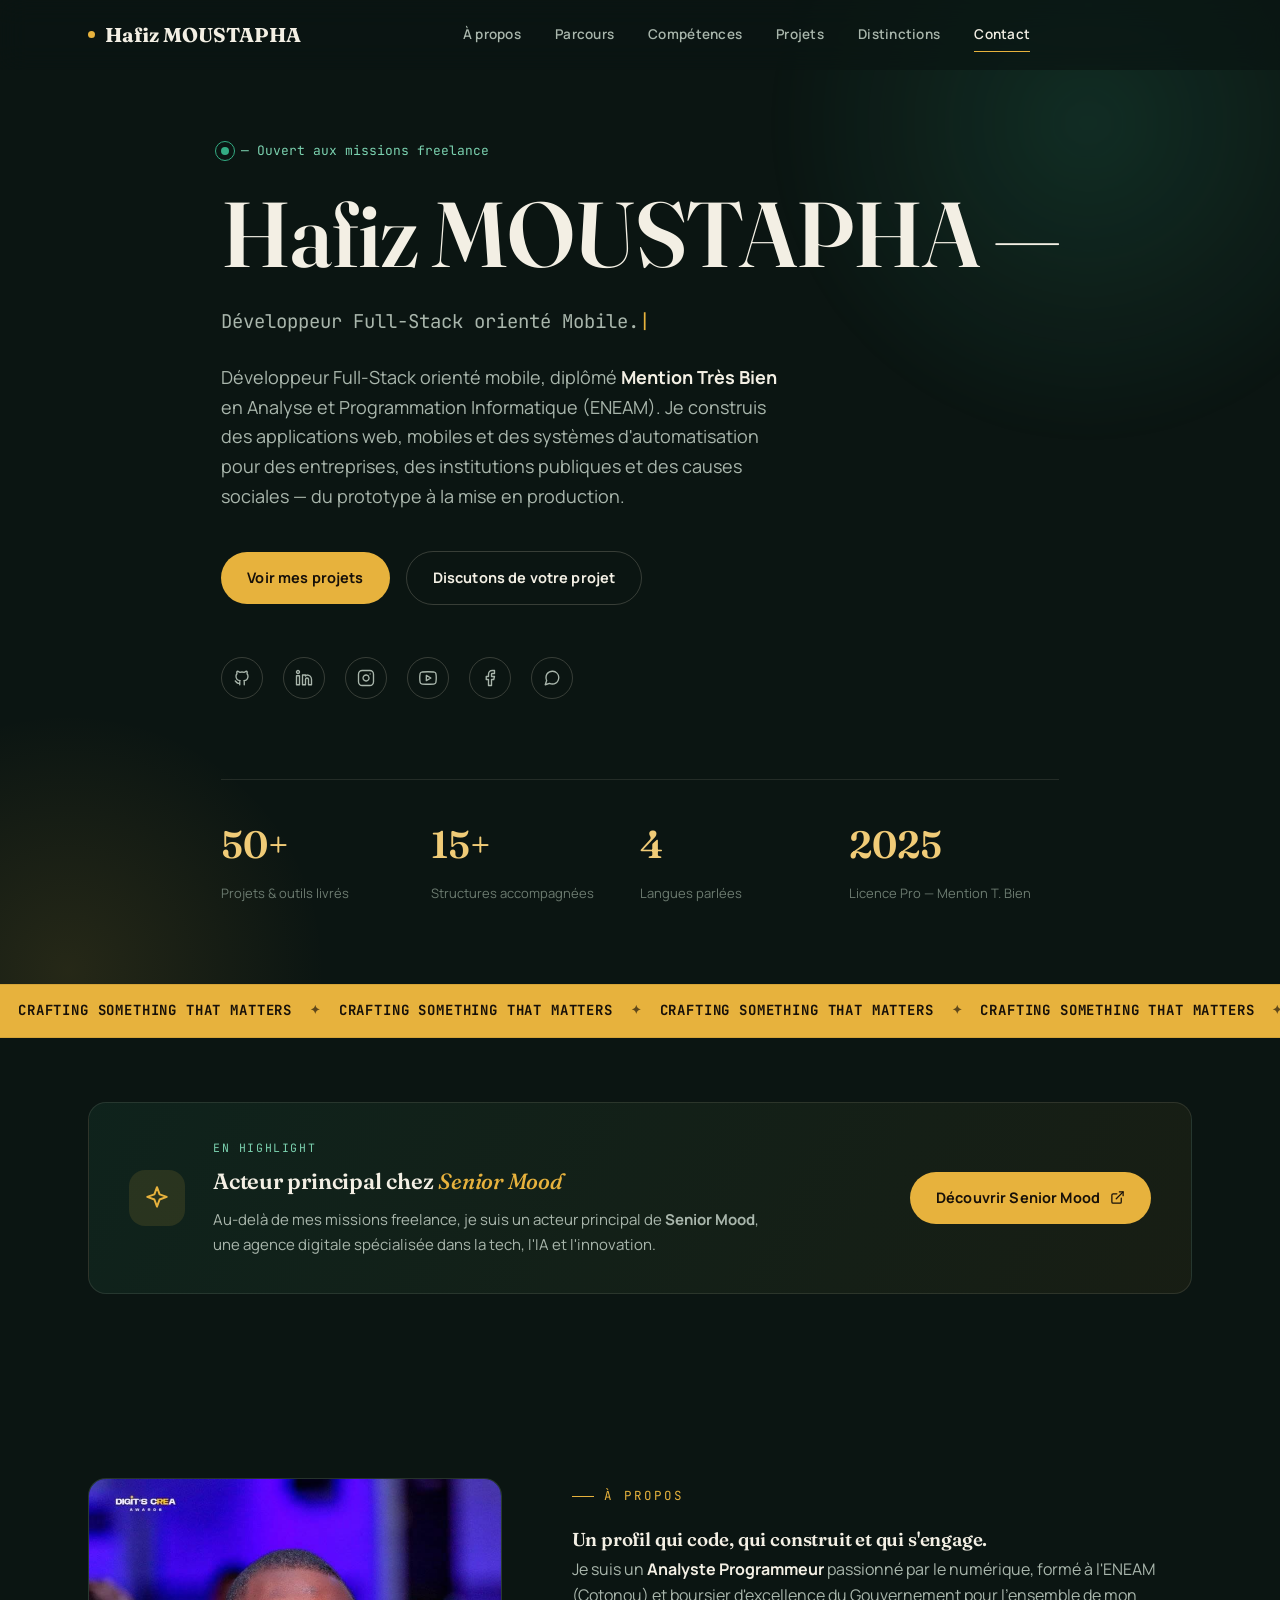
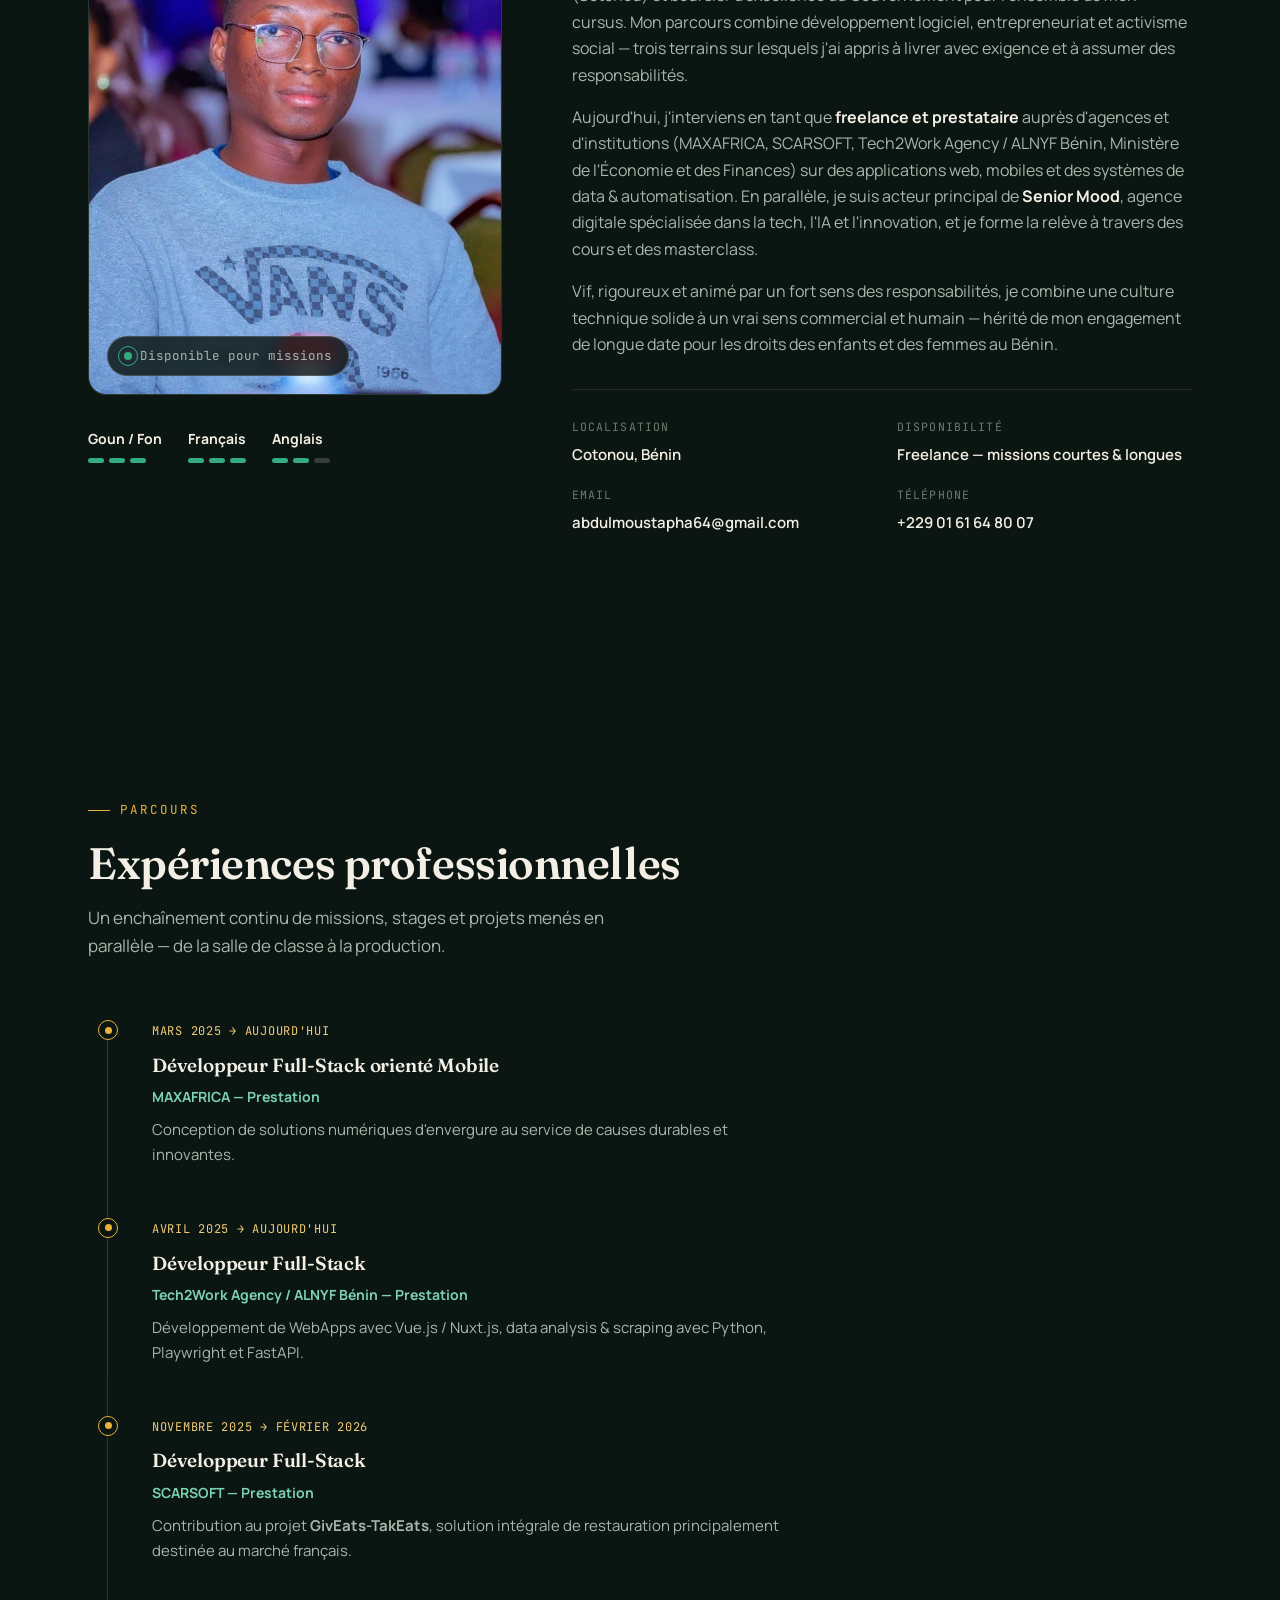
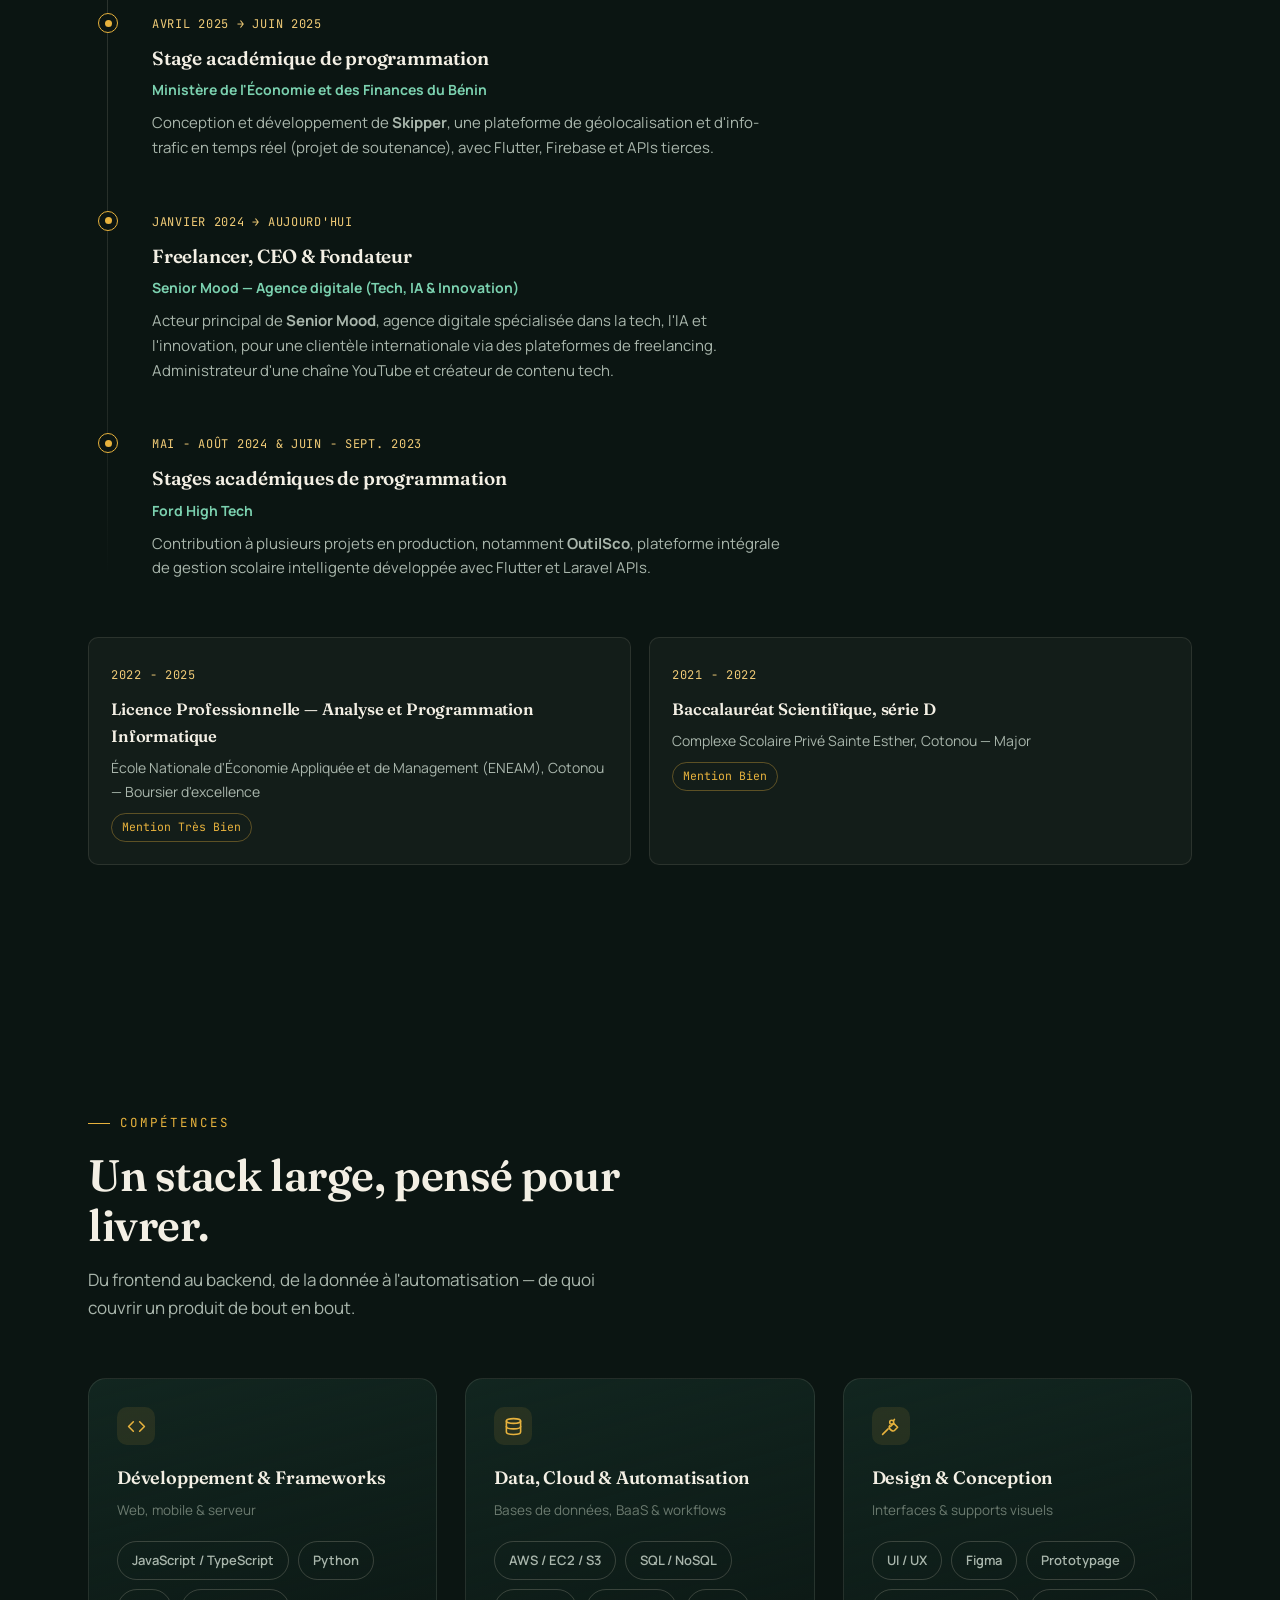
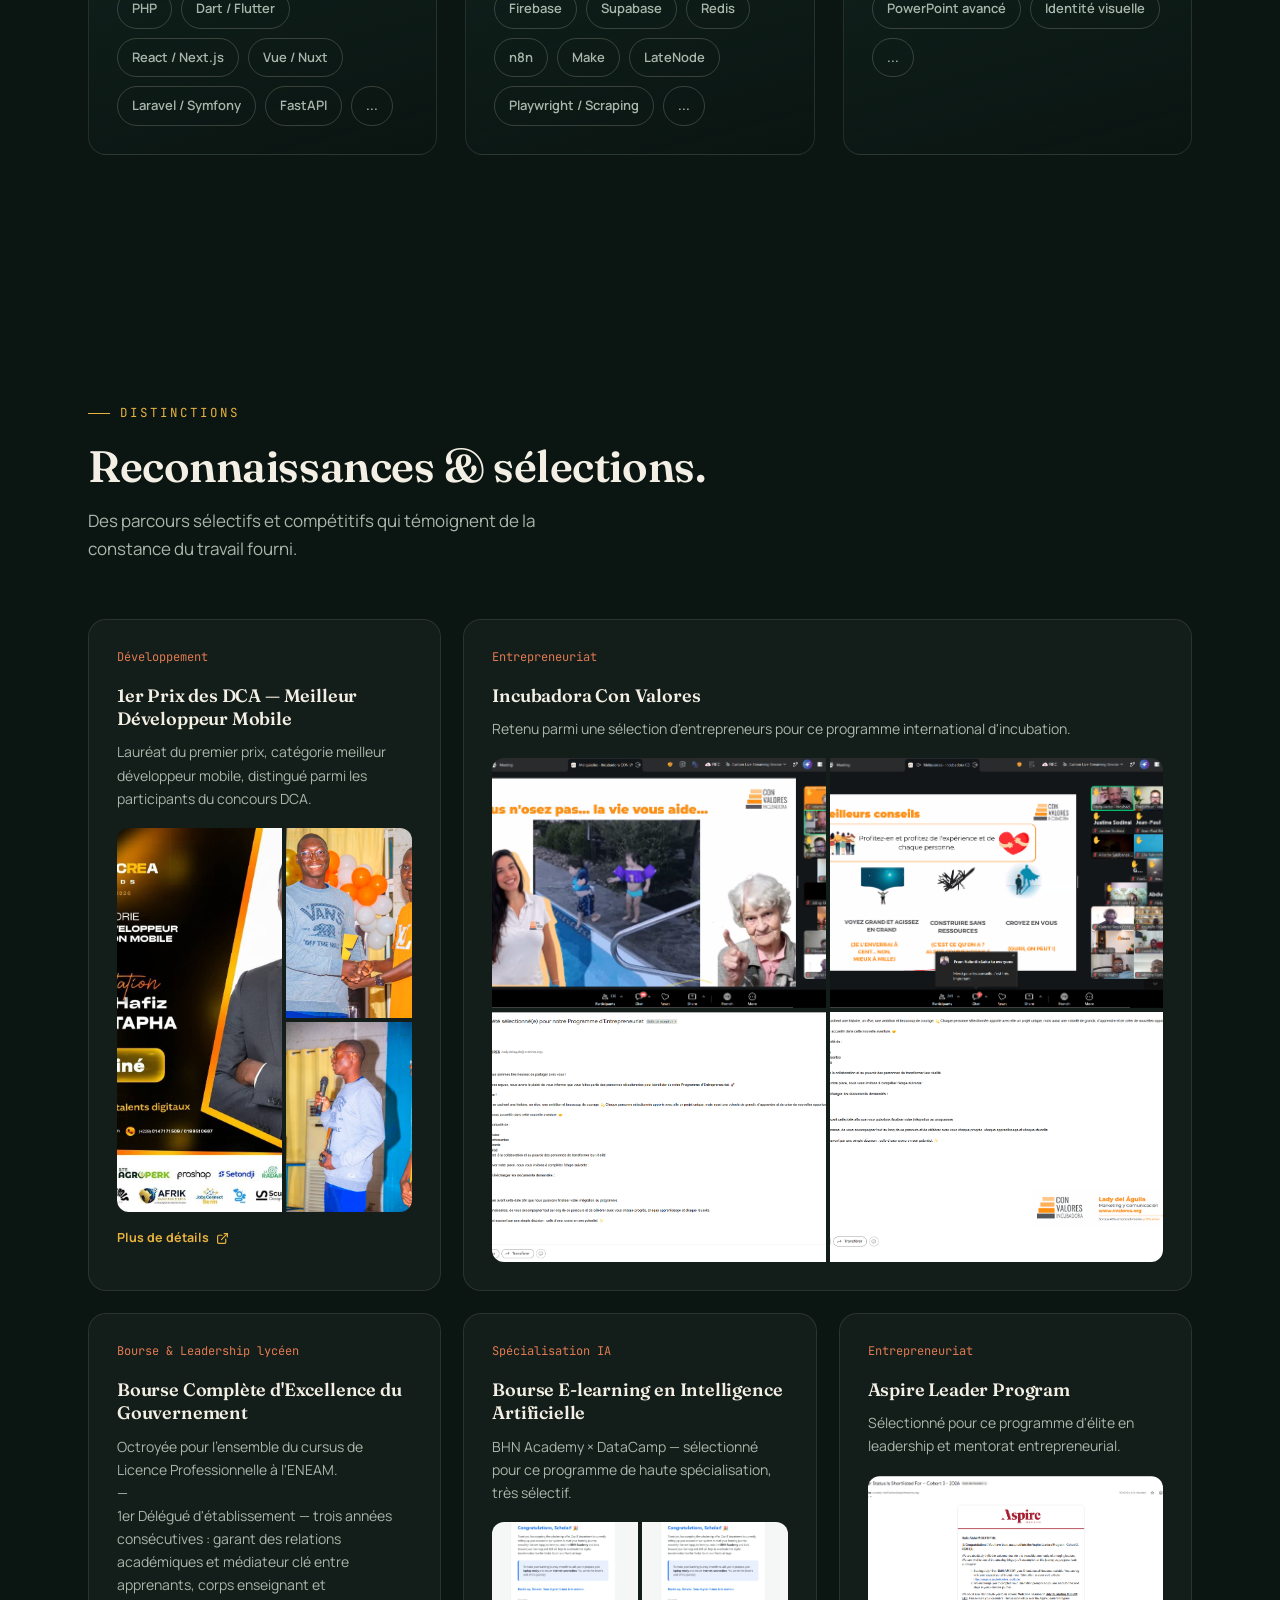
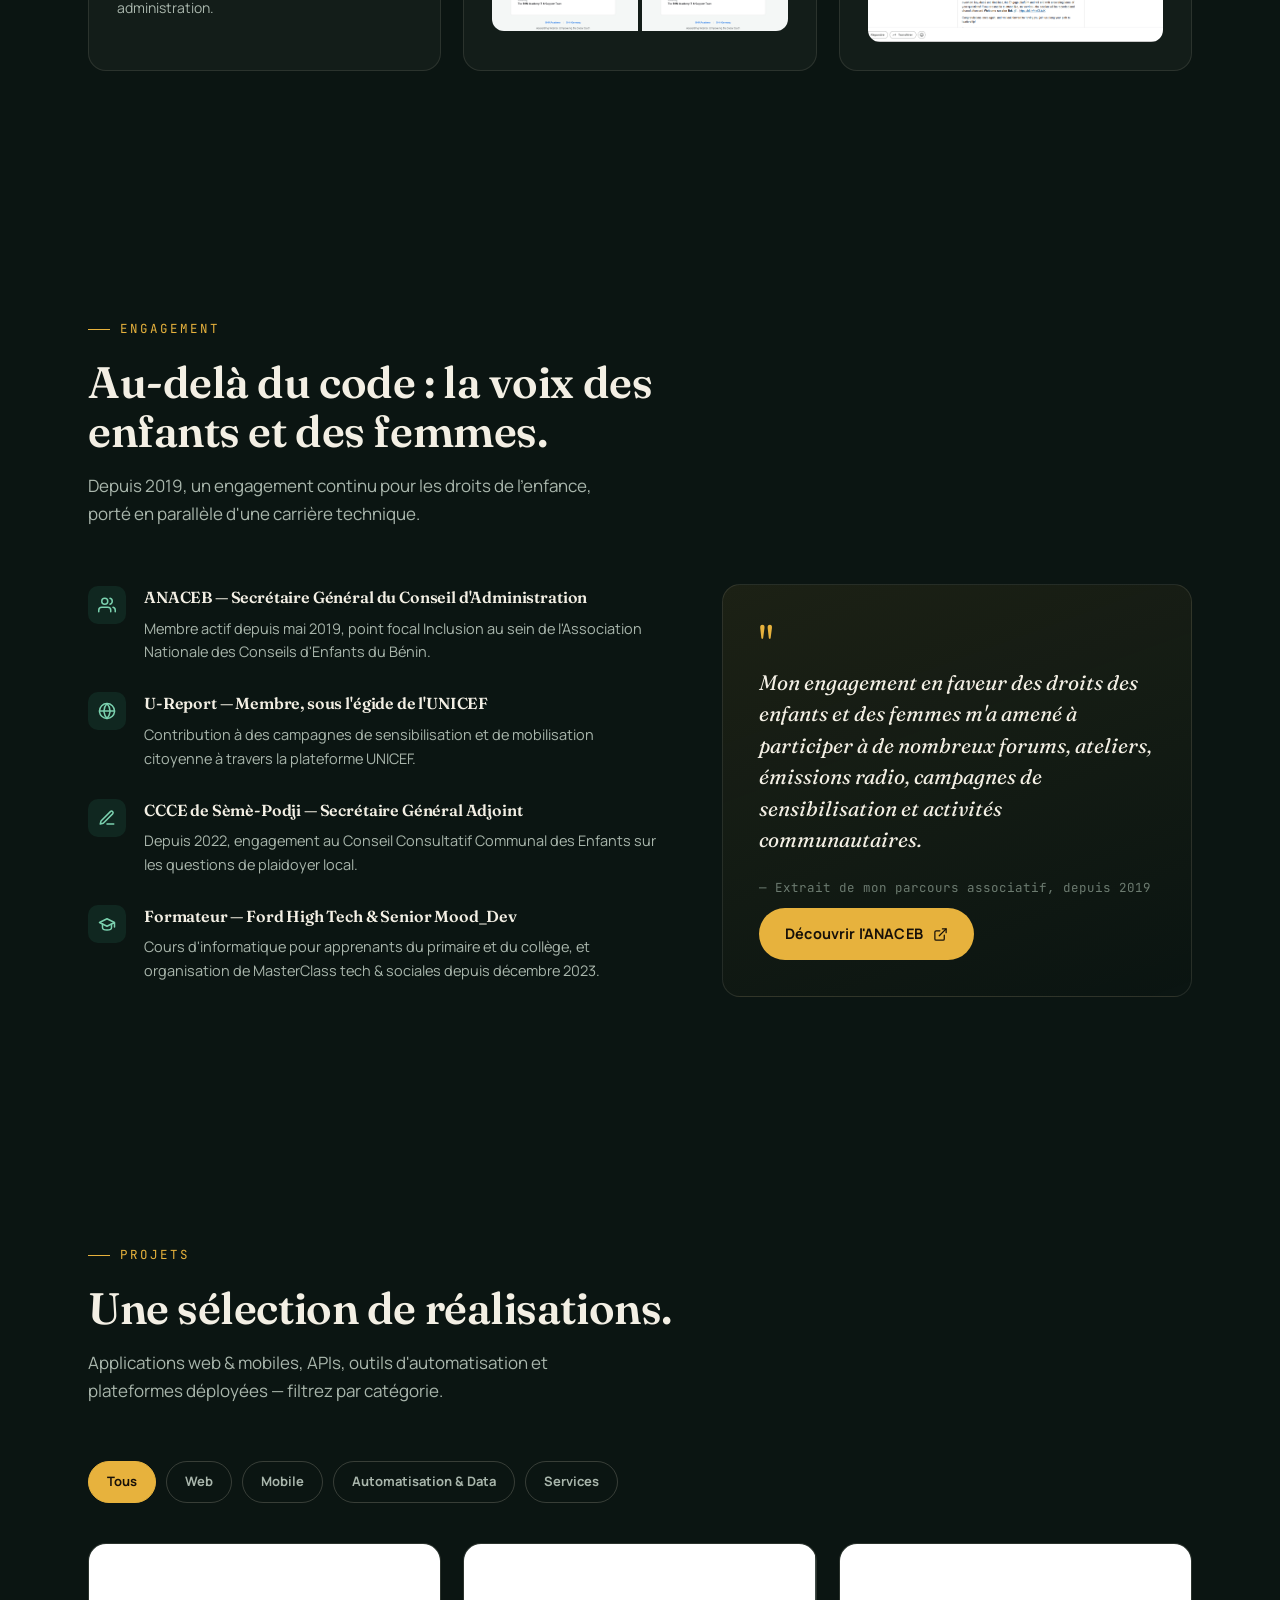
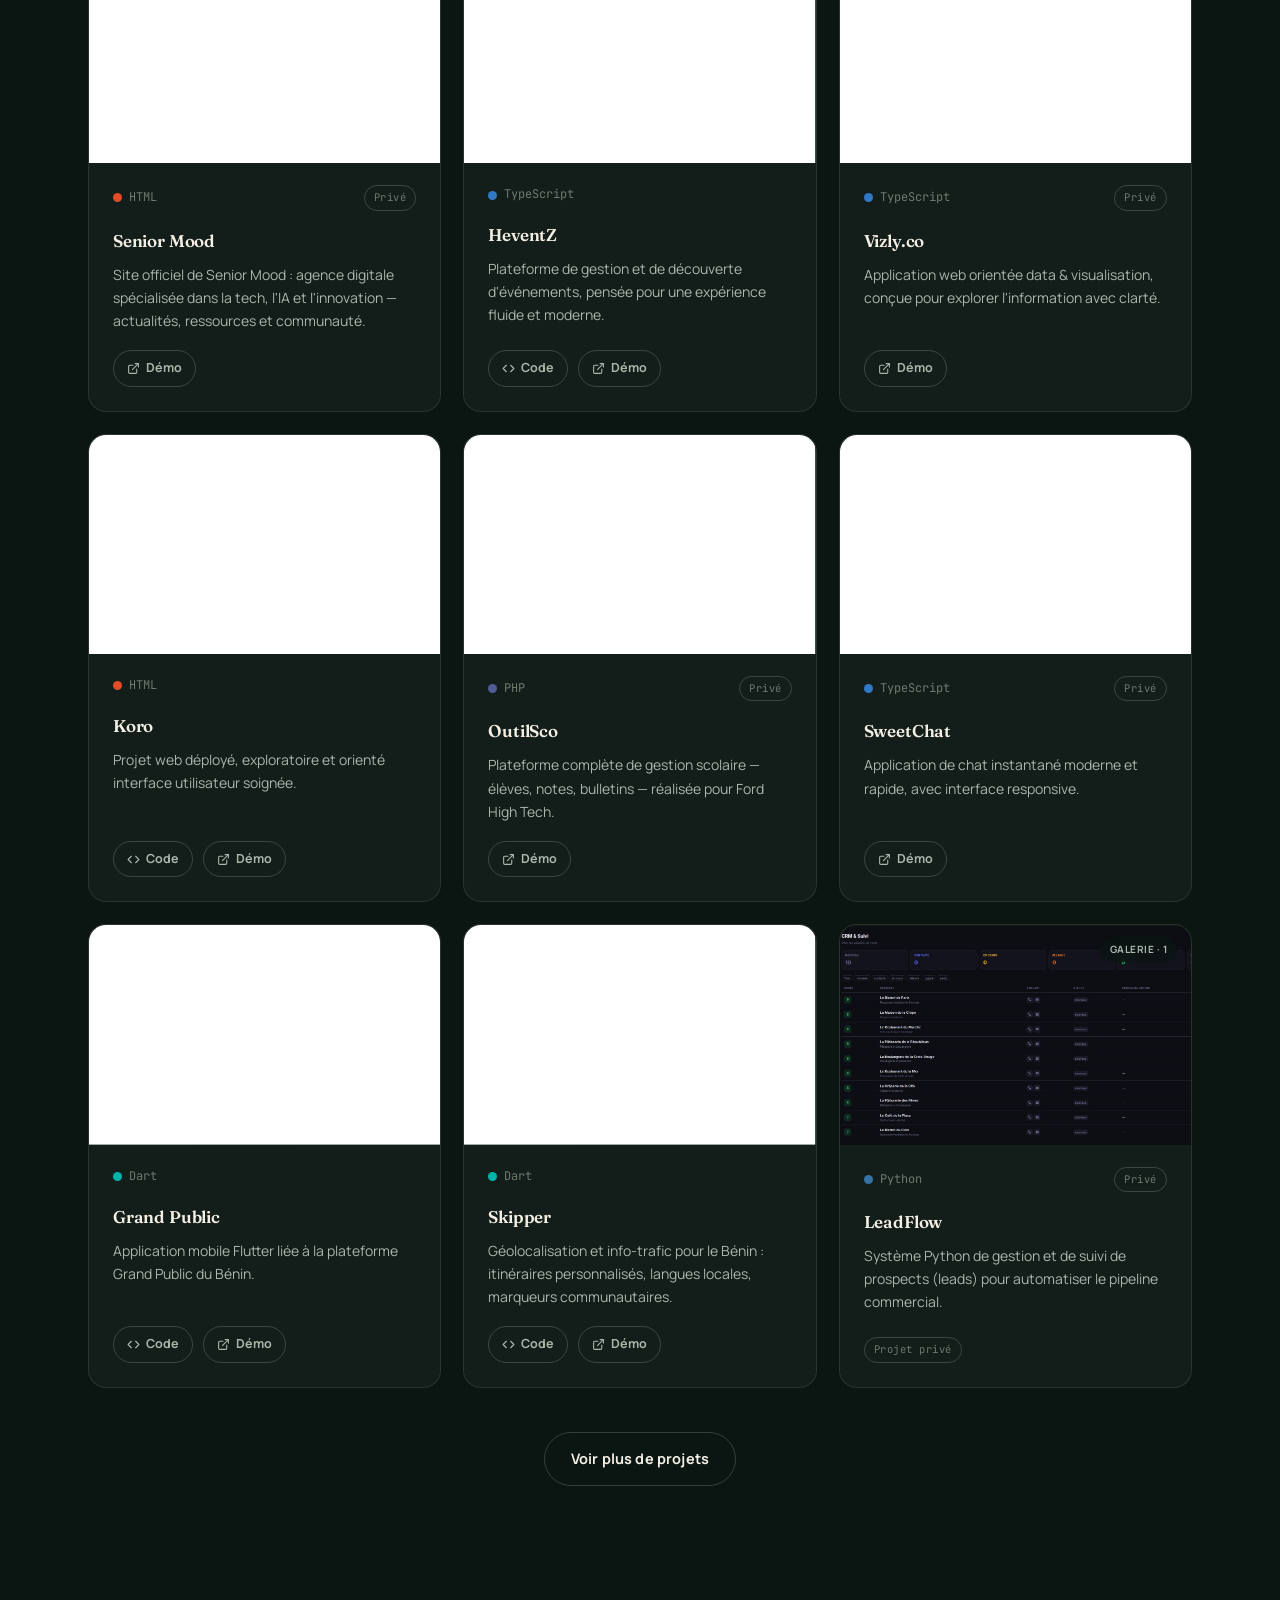
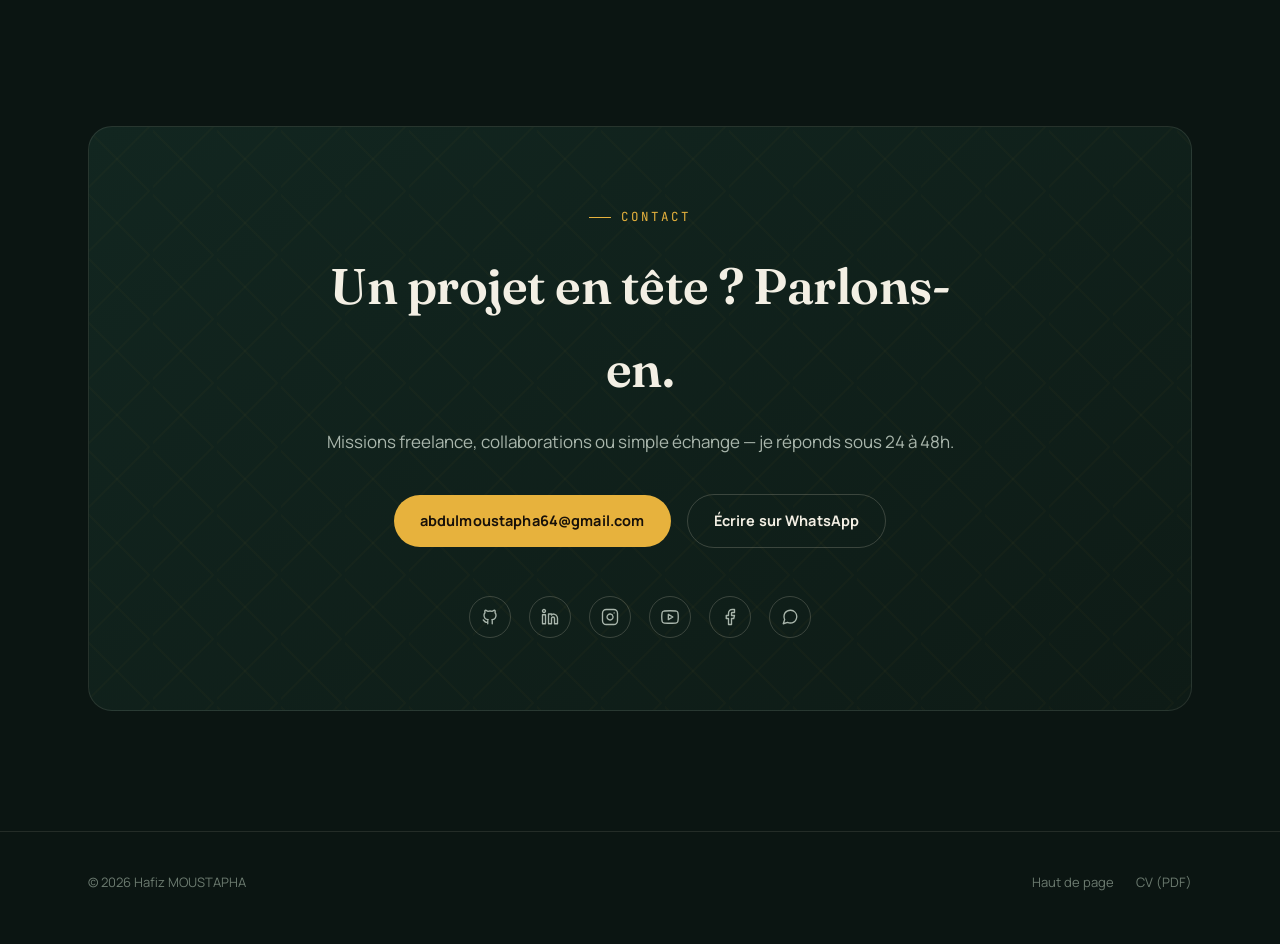
==== commit cad5eeec: "dca 1" ====
--- a/index.html
+++ b/index.html
@@ -1,1756 +1,1550 @@
 <!DOCTYPE html>
-<html lang="en">
-
+<html lang="fr">
 <head>
-  <meta charset="utf-8">
-  <meta content="width=device-width, initial-scale=1.0" name="viewport">
-
-  <title>Hafiz M. </title>
-  <meta content="" name="description">
-  <meta content="" name="keywords">
-
-
-  <!-- Favicons -->
-  <link href="assets/img/profile.jpeg" rel="icon">
-  <link href="assets/img/profile.jpeg" rel="apple-touch-icon">
-
-
-  <!-- Vendor CSS Files -->
-  <link href="assets/vendor/aos/aos.css" rel="stylesheet">
-  <link href="assets/vendor/bootstrap/css/bootstrap.min.css" rel="stylesheet">
-  <link href="assets/vendor/bootstrap-icons/bootstrap-icons.css" rel="stylesheet">
-  <link href="assets/vendor/boxicons/css/boxicons.min.css" rel="stylesheet">
-  <link href="assets/vendor/glightbox/css/glightbox.min.css" rel="stylesheet">
-  <link href="assets/vendor/swiper/swiper-bundle.min.css" rel="stylesheet">
-
-  <link href="assets/css/style.css" rel="stylesheet">
-
-  <!-- Projects gallery styles (scoped, additive only — no global overrides) -->
-  <style>
-    /* ===== Projects Gallery — premium, scoped to #projects ===== */
-    #projects.projects {
-      position: relative;
+<meta charset="UTF-8">
+<meta name="viewport" content="width=device-width, initial-scale=1.0">
+<title>Hafiz MOUSTAPHA — Développeur Full-Stack &amp; Bâtisseur de produits</title>
+<meta name="description" content="Portfolio de Hafiz MOUSTAPHA — Développeur Full-Stack orienté mobile, freelance basé à Cotonou, Bénin. Web, mobile, automatisation & data.">
+
+<link rel="preconnect" href="https://fonts.googleapis.com">
+<link rel="preconnect" href="https://fonts.gstatic.com" crossorigin>
+<link href="https://fonts.googleapis.com/css2?family=Fraunces:ital,opsz,wght@0,9..144,400;0,9..144,500;0,9..144,600;0,9..144,700;1,9..144,500;1,9..144,600&family=Manrope:wght@400;500;600;700;800&family=JetBrains+Mono:wght@400;500;600&display=swap" rel="stylesheet">
+
+<link rel="icon" href="data:image/svg+xml,%3Csvg xmlns='http://www.w3.org/2000/svg' viewBox='0 0 64 64'%3E%3Crect width='64' height='64' rx='14' fill='%230B1512'/%3E%3Ctext x='32' y='42' font-family='Georgia,serif' font-size='28' fill='%23E7B23D' text-anchor='middle'%3EAH%3C/text%3E%3C/svg%3E">
+
+<style>
+  /* ============ 1. TOKENS ============ */
+  :root{
+    --bg:#0B1512;
+    --bg-alt:#0E1B16;
+    --bg-elevated:#122620;
+    --card:rgba(243,239,228,0.035);
+    --card-hover:rgba(243,239,228,0.065);
+    --line:rgba(232,225,204,0.11);
+    --line-strong:rgba(232,225,204,0.2);
+    --ink:#F3EFE4;
+    --ink-dim:#A9B6AC;
+    --ink-faint:#6C7B70;
+    --gold:#E7B23D;
+    --gold-soft:#F0CB77;
+    --jade:#33AC83;
+    --jade-soft:#7BD1AF;
+    --rust:#C1502F;
+    --rust-soft:#E07A52;
+    --shadow: 0 30px 60px -20px rgba(0,0,0,0.55);
+    --radius: 18px;
+    --radius-sm: 10px;
+    --maxw: 1160px;
+    --ease: cubic-bezier(.19,1,.22,1);
+  }
+
+  *,*::before,*::after{box-sizing:border-box;}
+  html{scroll-behavior:smooth;}
+  @media (prefers-reduced-motion: reduce){
+    html{scroll-behavior:auto;}
+    *,*::before,*::after{animation-duration:0.001ms !important;animation-iteration-count:1 !important;transition-duration:0.001ms !important;scroll-behavior:auto !important;}
+  }
+
+  body{
+    margin:0;
+    background:var(--bg);
+    color:var(--ink);
+    font-family:'Manrope',sans-serif;
+    font-size:16px;
+    line-height:1.65;
+    -webkit-font-smoothing:antialiased;
+    overflow-x:hidden;
+  }
+
+  ::selection{ background:var(--gold); color:#0B1512; }
+
+  img{max-width:100%;display:block;}
+  a{color:inherit;text-decoration:none;}
+  ul{margin:0;padding:0;list-style:none;}
+  h1,h2,h3,h4{margin:0;font-family:'Fraunces',serif;font-weight:600;letter-spacing:-0.01em;}
+  p{margin:0;}
+  button{font:inherit;color:inherit;background:none;border:none;cursor:pointer;}
+
+  .wrap{ max-width:var(--maxw); margin:0 auto; padding:0 28px; }
+  section{ position:relative; padding:120px 0; }
+  @media (max-width:780px){ section{ padding:80px 0; } }
+
+  .eyebrow{
+    font-family:'JetBrains Mono',monospace;
+    font-size:12.5px;
+    letter-spacing:.16em;
+    text-transform:uppercase;
+    color:var(--gold);
+    display:inline-flex;
+    align-items:center;
+    gap:10px;
+    margin-bottom:18px;
+  }
+  .eyebrow::before{
+    content:"";
+    width:22px;height:1px;
+    background:var(--gold);
+  }
+
+  .section-head{ max-width:640px; margin-bottom:56px; }
+  .section-head h2{ font-size:clamp(30px,4vw,44px); line-height:1.12; }
+  .section-head .lede{ margin-top:16px; color:var(--ink-dim); font-size:17px; max-width:520px; }
+
+  /* signature wax-weave pattern */
+  .weave-bg{
+    position:absolute; inset:0;
+    background-image:
+      linear-gradient(135deg, transparent 46%, rgba(231,178,61,0.05) 46%, rgba(231,178,61,0.05) 48%, transparent 48%),
+      linear-gradient(45deg, transparent 46%, rgba(231,178,61,0.05) 46%, rgba(231,178,61,0.05) 48%, transparent 48%);
+    background-size:64px 64px;
+    pointer-events:none;
+  }
+
+  .btn{
+    display:inline-flex; align-items:center; gap:10px;
+    padding:14px 26px;
+    border-radius:100px;
+    font-family:'Manrope',sans-serif;
+    font-weight:700;
+    font-size:14.5px;
+    letter-spacing:.01em;
+    transition:transform .35s var(--ease), box-shadow .35s var(--ease), background .3s ease, border-color .3s ease, color .3s ease;
+    white-space:nowrap;
+  }
+  .btn-primary{ background:var(--gold); color:#171009; }
+  .btn-primary:hover{ transform:translateY(-3px); box-shadow:0 16px 30px -10px rgba(231,178,61,.45); }
+  .btn-ghost{ border:1px solid var(--line-strong); color:var(--ink); }
+  .btn-ghost:hover{ border-color:var(--gold); color:var(--gold); transform:translateY(-3px); }
+  .btn-sm{ padding:9px 18px; font-size:13px; }
+
+  /* ============ 2. NAV ============ */
+  header.site-nav{
+    position:fixed; top:0; left:0; right:0; z-index:100;
+    backdrop-filter:blur(14px);
+    background:rgba(11,21,18,0.72);
+    border-bottom:1px solid transparent;
+    transition:border-color .3s ease, background .3s ease;
+  }
+  header.site-nav.is-scrolled{ border-bottom-color:var(--line); background:rgba(11,21,18,0.92); }
+  .nav-inner{
+    max-width:var(--maxw); margin:0 auto; padding:18px 28px;
+    display:flex; align-items:center; justify-content:space-between;
+  }
+  .logo{
+    font-family:'Fraunces',serif; font-weight:700; font-size:20px;
+    display:flex; align-items:center; gap:10px;
+  }
+  .logo .dot{ width:7px;height:7px;border-radius:50%; background:var(--gold); }
+  .nav-links{ display:flex; align-items:center; gap:34px; }
+  .nav-links a{
+    font-size:13.5px; font-weight:600; color:var(--ink-dim);
+    letter-spacing:.02em;
+    position:relative;
+    padding:4px 0;
+    transition:color .25s ease;
+  }
+  .nav-links a::after{
+    content:""; position:absolute; left:0; bottom:-2px; height:1px; width:0;
+    background:var(--gold); transition:width .3s var(--ease);
+  }
+  .nav-links a:hover, .nav-links a.is-active{ color:var(--ink); }
+  .nav-links a:hover::after, .nav-links a.is-active::after{ width:100%; }
+  .nav-cta{ display:flex; align-items:center; gap:14px; }
+  .nav-burger{ display:none; }
+
+  @media (max-width:900px){
+    .nav-links{
+      position:fixed; inset:0 0 0 auto; width:min(78vw,320px); height:100vh;
+      background:var(--bg-alt); border-left:1px solid var(--line);
+      flex-direction:column; justify-content:center; align-items:flex-start;
+      padding:40px; gap:26px;
+      transform:translateX(100%); transition:transform .45s var(--ease);
+      z-index:99;
     }
-
-    #projects .pg-toolbar {
-      display: flex;
-      align-items: center;
-      justify-content: center;
-      gap: 10px;
-      flex-wrap: wrap;
-      margin: -10px 0 36px;
+    .nav-links.is-open{ transform:translateX(0); }
+    .nav-links a{ font-size:17px; }
+    .nav-cta .btn-ghost{ display:none; }
+    .nav-burger{
+      display:flex; flex-direction:column; gap:5px; width:26px; z-index:101;
     }
-
-    #projects .pg-toolbar .pg-btn {
-      display: inline-flex;
-      align-items: center;
-      gap: 6px;
-      padding: 9px 18px;
-      border-radius: 30px;
-      border: 1px solid rgba(0,0,0,.12);
-      background: #fff;
-      font-size: 14px;
-      font-weight: 500;
-      color: #2c2c2c;
-      cursor: pointer;
-      transition: all .25s ease;
-      line-height: 1;
-    }
-
-    #projects .pg-toolbar .pg-btn:hover {
-      border-color: var(--accent-color, #149ddd);
-      color: var(--accent-color, #149ddd);
-      transform: translateY(-1px);
-      box-shadow: 0 6px 16px rgba(0,0,0,.08);
-    }
-
-    #projects .pg-toolbar .pg-btn.is-active {
-      background: var(--accent-color, #149ddd);
-      border-color: var(--accent-color, #149ddd);
-      color: #fff;
-    }
-
-    #projects .pg-toolbar .pg-btn svg { width: 15px; height: 15px; flex: none; }
-
-    /* ----- Grid mode (default, shows up to N at once) ----- */
-    #projects .pg-viewport {
-      overflow: hidden;
-      position: relative;
-    }
-
-    #projects .pg-track {
-      display: grid;
-      grid-template-columns: repeat(3, 1fr);
-      gap: 28px;
-      transition: none;
-    }
-
-    #projects.pg-scroll-mode .pg-track {
-      display: flex;
-      gap: 24px;
-      overflow-x: auto;
-      scroll-behavior: smooth;
-      scroll-snap-type: x proximity;
-      padding-bottom: 14px;
-      -ms-overflow-style: none;
-    }
-
-    #projects.pg-scroll-mode .pg-track::-webkit-scrollbar { height: 8px; }
-    #projects.pg-scroll-mode .pg-track::-webkit-scrollbar-track { background: rgba(0,0,0,.05); border-radius: 10px; }
-    #projects.pg-scroll-mode .pg-track::-webkit-scrollbar-thumb { background: rgba(0,0,0,.22); border-radius: 10px; }
-    #projects.pg-scroll-mode .pg-track::-webkit-scrollbar-thumb:hover { background: var(--accent-color, #149ddd); }
-
-    #projects.pg-scroll-mode .project-card {
-      flex: 0 0 320px;
-      scroll-snap-align: start;
-    }
-
-    #projects .pg-nav {
-      display: none;
-      align-items: center;
-      justify-content: center;
-      gap: 14px;
-      margin-top: 18px;
-    }
-
-    #projects.pg-scroll-mode .pg-nav { display: flex; }
-
-    #projects .pg-nav button {
-      width: 42px;
-      height: 42px;
-      border-radius: 50%;
-      border: 1px solid rgba(0,0,0,.12);
-      background: #fff;
-      color: #2c2c2c;
-      display: flex;
-      align-items: center;
-      justify-content: center;
-      cursor: pointer;
-      transition: all .25s ease;
-    }
-
-    #projects .pg-nav button:hover {
-      background: var(--accent-color, #149ddd);
-      border-color: var(--accent-color, #149ddd);
-      color: #fff;
-      transform: translateY(-2px);
-    }
-
-    #projects .pg-nav button svg { width: 18px; height: 18px; }
-
-    #projects .pg-nav .pg-dots {
-      display: flex;
-      gap: 7px;
-    }
-
-    #projects .pg-nav .pg-dots span {
-      width: 7px;
-      height: 7px;
-      border-radius: 50%;
-      background: rgba(0,0,0,.18);
-      transition: all .3s ease;
-    }
-
-    #projects .pg-nav .pg-dots span.is-active {
-      background: var(--accent-color, #149ddd);
-      width: 22px;
-      border-radius: 4px;
-    }
-
-    /* ----- Project card ----- */
-    #projects .project-card {
-      position: relative;
-      background: #fff;
-      border-radius: 16px;
-      overflow: hidden;
-      box-shadow: 0 6px 24px rgba(20, 20, 30, .06);
-      transition: transform .45s cubic-bezier(.22,1,.36,1), box-shadow .45s ease;
-      will-change: transform;
-      opacity: 0;
-      transform: translateY(28px);
-    }
-
-    #projects .project-card.pg-in {
-      opacity: 1;
-      transform: translateY(0);
-    }
-
-    #projects .project-card:hover {
-      transform: translateY(-8px);
-      box-shadow: 0 22px 40px rgba(20, 20, 30, .14);
-    }
-
-    #projects .project-card.pg-dragging {
-      opacity: .35;
-    }
-
-    #projects .project-card.pg-drag-over {
-      outline: 2px dashed var(--accent-color, #149ddd);
-      outline-offset: 4px;
-    }
-
-    /* Drag handle — only visible in edit mode */
-    #projects .pg-drag-handle {
-      position: absolute;
-      top: 10px;
-      left: 10px;
-      width: 32px;
-      height: 32px;
-      border-radius: 9px;
-      background: rgba(20,20,30,.55);
-      backdrop-filter: blur(4px);
-      color: #fff;
-      display: none;
-      align-items: center;
-      justify-content: center;
-      cursor: grab;
-      z-index: 5;
-      opacity: 0;
-      transition: opacity .2s ease;
-    }
-
-    #projects.pg-edit-mode .pg-drag-handle {
-      display: flex;
-      opacity: 1;
-    }
-
-    #projects .pg-drag-handle svg { width: 16px; height: 16px; }
-    #projects .pg-drag-handle:active { cursor: grabbing; }
-
-    /* Cover-image change button — only visible in edit mode */
-    #projects .pg-edit-cover {
-      position: absolute;
-      top: 10px;
-      right: 10px;
-      width: 32px;
-      height: 32px;
-      border-radius: 9px;
-      background: rgba(20,20,30,.55);
-      backdrop-filter: blur(4px);
-      color: #fff;
-      border: none;
-      display: none;
-      align-items: center;
-      justify-content: center;
-      cursor: pointer;
-      z-index: 5;
-      transition: background .2s ease;
-    }
-
-    #projects.pg-edit-mode .pg-edit-cover { display: flex; }
-    #projects .pg-edit-cover:hover { background: var(--accent-color, #149ddd); }
-    #projects .pg-edit-cover svg { width: 15px; height: 15px; }
-
-    /* Cover media area */
-    #projects .pg-cover {
-      position: relative;
-      width: 100%;
-      aspect-ratio: 16 / 10;
-      overflow: hidden;
-      background: linear-gradient(135deg, #eef3f7 0%, #e3eaf0 100%);
-    }
-
-    #projects .pg-cover img {
-      width: 100%;
-      height: 100%;
-      object-fit: cover;
-      display: block;
-      transition: transform .6s cubic-bezier(.22,1,.36,1);
-    }
-
-    #projects .project-card:hover .pg-cover img {
-      transform: scale(1.07);
-    }
-
-    /* Live-site preview (deployed projects) */
-    #projects .pg-cover .pg-live-frame-wrap {
-      position: absolute;
-      inset: 0;
-      overflow: hidden;
-    }
-
-    #projects .pg-cover iframe {
-      position: absolute;
-      top: 0;
-      left: 0;
-      width: 250%;
-      height: 250%;
-      transform: scale(.4);
-      transform-origin: top left;
-      border: 0;
-      pointer-events: none;
-      background: #fff;
-    }
-
-    /* Soft gradient overlay for legibility + premium feel */
-    #projects .pg-cover::after {
-      content: "";
-      position: absolute;
-      inset: 0;
-      background: linear-gradient(180deg, rgba(10,12,20,0) 45%, rgba(10,12,20,.65) 100%);
-      opacity: 0;
-      transition: opacity .4s ease;
-      pointer-events: none;
-    }
-
-    #projects .project-card:hover .pg-cover::after { opacity: 1; }
-
-    /* Placeholder (no live preview / no custom image) */
-    #projects .pg-placeholder {
-      position: absolute;
-      inset: 0;
-      display: flex;
-      align-items: center;
-      justify-content: center;
-      flex-direction: column;
-      gap: 6px;
-      color: #5b6b78;
-    }
-
-    #projects .pg-placeholder .pg-mono {
-      font-family: 'Roboto Mono', 'Courier New', monospace;
-      font-size: 12px;
-      letter-spacing: .12em;
-      text-transform: uppercase;
-      opacity: .55;
-    }
-
-    #projects .pg-placeholder .pg-glyph {
-      font-size: 30px;
-      font-weight: 700;
-      letter-spacing: -.02em;
-      color: #3a4750;
-    }
-
-    /* Live badge */
-    #projects .pg-badge {
-      position: absolute;
-      bottom: 12px;
-      left: 14px;
-      display: inline-flex;
-      align-items: center;
-      gap: 6px;
-      padding: 5px 11px;
-      border-radius: 30px;
-      background: rgba(255,255,255,.92);
-      font-size: 11px;
-      font-weight: 600;
-      letter-spacing: .04em;
-      text-transform: uppercase;
-      color: #2c2c2c;
-      z-index: 3;
-      transform: translateY(6px);
-      opacity: 0;
-      transition: all .35s ease;
-    }
-
-    #projects .project-card:hover .pg-badge {
-      transform: translateY(0);
-      opacity: 1;
-    }
-
-    #projects .pg-badge .pg-dot {
-      width: 7px;
-      height: 7px;
-      border-radius: 50%;
-      background: #2ecc71;
-      box-shadow: 0 0 0 0 rgba(46,204,113,.6);
-      animation: pgPulse 2s infinite;
-    }
-
-    @keyframes pgPulse {
-      0%   { box-shadow: 0 0 0 0 rgba(46,204,113,.55); }
-      70%  { box-shadow: 0 0 0 6px rgba(46,204,113,0); }
-      100% { box-shadow: 0 0 0 0 rgba(46,204,113,0); }
-    }
-
-    /* Visibility badge (private repo) */
-    #projects .pg-vis {
-      position: absolute;
-      bottom: 12px;
-      right: 14px;
-      padding: 4px 10px;
-      border-radius: 30px;
-      background: rgba(20,20,30,.55);
-      color: #fff;
-      font-size: 10px;
-      font-weight: 600;
-      letter-spacing: .06em;
-      text-transform: uppercase;
-      z-index: 3;
-      backdrop-filter: blur(3px);
-    }
-
-    /* Info block */
-    #projects .project-info {
-      padding: 22px 22px 24px;
-    }
-
-    #projects .project-info .pg-meta {
-      display: flex;
-      align-items: center;
-      gap: 8px;
-      margin-bottom: 8px;
-    }
-
-    #projects .project-info .pg-lang {
-      display: inline-flex;
-      align-items: center;
-      gap: 6px;
-      font-size: 12px;
-      color: #6c7a86;
-      font-weight: 500;
-    }
-
-    #projects .project-info .pg-lang .pg-lang-dot {
-      width: 9px;
-      height: 9px;
-      border-radius: 50%;
-      flex: none;
-    }
-
-    #projects .project-info h4 {
-      margin: 0 0 8px;
-      font-size: 19px;
-      font-weight: 700;
-      color: #1f2a33;
-    }
-
-    #projects .project-info p {
-      font-size: 14.5px;
-      line-height: 1.65;
-      color: #6c7a86;
-      margin: 0 0 16px;
-      min-height: 44px;
-    }
-
-    #projects .project-info .read-more {
-      display: inline-flex;
-      align-items: center;
-      gap: 6px;
-      font-size: 14px;
-      font-weight: 600;
-    }
-
-    /* Edit panel (per-card) for swapping the cover image */
-    #projects .pg-cover-input {
-      position: absolute;
-      inset: 0;
-      width: 100%;
-      height: 100%;
-      opacity: 0;
-      cursor: pointer;
-    }
-
-    /* Reset toast */
-    #projects .pg-toast {
-      position: fixed;
-      left: 50%;
-      bottom: 30px;
-      transform: translate(-50%, 20px);
-      background: #1f2a33;
-      color: #fff;
-      padding: 12px 22px;
-      border-radius: 30px;
-      font-size: 14px;
-      box-shadow: 0 12px 30px rgba(0,0,0,.25);
-      z-index: 9999;
-      opacity: 0;
-      pointer-events: none;
-      transition: all .35s cubic-bezier(.22,1,.36,1);
-    }
-
-    #projects .pg-toast.is-visible {
-      opacity: 1;
-      transform: translate(-50%, 0);
-    }
-
-    @media (max-width: 1199px) {
-      #projects .pg-track { grid-template-columns: repeat(2, 1fr); }
-    }
-
-    @media (max-width: 767px) {
-      #projects .pg-track { grid-template-columns: 1fr; }
-      #projects.pg-scroll-mode .project-card { flex: 0 0 78vw; }
-      #projects .pg-toolbar { margin-bottom: 26px; }
-    }
-
-    @media (prefers-reduced-motion: reduce) {
-      #projects .project-card,
-      #projects .pg-cover img,
-      #projects .pg-badge,
-      #projects .pg-toast {
-        transition: none !important;
-        animation: none !important;
-      }
-      #projects .project-card { opacity: 1 !important; transform: none !important; }
-    }
-  </style>
-
-
+    .nav-burger span{ height:2px; width:100%; background:var(--ink); transition:transform .3s ease, opacity .3s ease; }
+    .nav-burger.is-open span:nth-child(1){ transform:translateY(7px) rotate(45deg); }
+    .nav-burger.is-open span:nth-child(2){ opacity:0; }
+    .nav-burger.is-open span:nth-child(3){ transform:translateY(-7px) rotate(-45deg); }
+  }
+
+  /* ============ 3. HERO ============ */
+  .hero{
+    min-height:100svh;
+    display:flex; flex-direction:column; justify-content:center;
+    padding-top:140px; padding-bottom:80px;
+    position:relative;
+    overflow:hidden;
+    background: image(url('assets/img/banner.png'))
+  }
+  .hero::before{
+    content:"";
+    position:absolute; top:-20%; right:-10%;
+    width:640px; height:640px; border-radius:50%;
+    background:radial-gradient(circle, rgba(51,172,131,0.16), transparent 70%);
+    filter:blur(10px);
+    pointer-events:none;
+  }
+  .hero::after{
+    content:"";
+    position:absolute; bottom:-25%; left:-15%;
+    width:520px; height:520px; border-radius:50%;
+    background:radial-gradient(circle, rgba(231,178,61,0.12), transparent 70%);
+    pointer-events:none;
+  }
+  .hero-inner{ position:relative; z-index:2; }
+  .hero-kicker{
+    display:flex; align-items:center; gap:12px; margin-bottom:28px;
+    font-family:'JetBrains Mono',monospace; font-size:13px; color:var(--jade-soft);
+  }
+  .pulse{ width:8px;height:8px;border-radius:50%; background:var(--jade); position:relative; }
+  .pulse::after{
+    content:""; position:absolute; inset:-6px; border-radius:50%; border:1px solid var(--jade);
+    animation:pulse-ring 2.4s ease-out infinite;
+  }
+  @keyframes pulse-ring{ 0%{ transform:scale(.6); opacity:.9;} 100%{ transform:scale(2.2); opacity:0;} }
+
+  .hero h1{
+    font-size:clamp(42px, 7.4vw, 92px);
+    line-height:0.98;
+    font-weight:600;
+    max-width:16ch;
+  }
+  .hero h1 em{ font-style:italic; color:var(--gold); font-weight:500; }
+
+  .hero-role{
+    margin-top:26px;
+    font-family:'JetBrains Mono',monospace;
+    font-size:clamp(15px,2vw,19px);
+    color:var(--ink-dim);
+    min-height:1.6em;
+  }
+  .hero-role .role-cursor{ color:var(--gold); }
+
+  .hero-lede{
+    margin-top:26px; max-width:560px;
+    font-size:18px; color:var(--ink-dim);
+  }
+  .hero-lede strong{ color:var(--ink); font-weight:700; }
+
+  .hero-actions{ margin-top:40px; display:flex; align-items:center; gap:16px; flex-wrap:wrap; }
+
+  .hero-socials{ margin-top:52px; display:flex; align-items:center; gap:20px; flex-wrap:wrap; }
+  .social-link{
+    width:42px; height:42px; border-radius:50%;
+    display:flex; align-items:center; justify-content:center;
+    border:1px solid var(--line-strong);
+    color:var(--ink-dim);
+    transition:all .3s var(--ease);
+  }
+  .social-link:hover{ border-color:var(--gold); color:var(--gold); transform:translateY(-4px); }
+  .social-link svg{ width:18px; height:18px; }
+
+  .hero-stats{
+    margin-top:80px;
+    display:grid; grid-template-columns:repeat(4,1fr);
+    border-top:1px solid var(--line);
+    padding-top:34px;
+  }
+  .hero-stats .stat{ padding-right:20px; }
+  .hero-stats .stat b{
+    display:block; font-family:'Fraunces',serif; font-size:clamp(26px,3.6vw,38px); font-weight:600; color:var(--gold-soft);
+  }
+  .hero-stats .stat span{ display:block; margin-top:6px; font-size:13px; color:var(--ink-faint); }
+  @media (max-width:780px){ .hero-stats{ grid-template-columns:repeat(2,1fr); row-gap:26px; } }
+
+  /* reveal-on-scroll */
+  .reveal{ opacity:0; transform:translateY(26px); transition:opacity .8s var(--ease), transform .8s var(--ease); }
+  .reveal.is-in{ opacity:1; transform:translateY(0); }
+  .reveal-d1{ transition-delay:.08s; } .reveal-d2{ transition-delay:.16s; } .reveal-d3{ transition-delay:.24s; } .reveal-d4{ transition-delay:.32s; }
+
+  /* ============ 3b. MARQUEE BANNER ============ */
+  .marquee-banner{
+    position:relative;
+    background:var(--gold);
+    color:#171009;
+    padding:14px 0;
+    overflow:hidden;
+    white-space:nowrap;
+    display:flex;
+    border-top:1px solid rgba(0,0,0,.08);
+    border-bottom:1px solid rgba(0,0,0,.08);
+  }
+  .marquee-track{
+    display:inline-flex;
+    align-items:center;
+    flex-shrink:0;
+    animation:marquee-scroll 26s linear infinite;
+  }
+  .marquee-banner:hover .marquee-track{ animation-play-state:paused; }
+  .marquee-track span{
+    font-family:'JetBrains Mono',monospace;
+    font-weight:700;
+    font-size:14px;
+    letter-spacing:.06em;
+    text-transform:uppercase;
+    padding:0 18px;
+  }
+  .marquee-track .mq-sep{ padding:0; font-size:12px; opacity:.65; }
+  @keyframes marquee-scroll{ from{ transform:translateX(0); } to{ transform:translateX(-100%); } }
+  @media (prefers-reduced-motion: reduce){ .marquee-track{ animation:none; } }
+
+  /* ============ 3c. HIGHLIGHT BAND ============ */
+  .highlight-band{ padding:64px 0; }
+  .highlight-card{
+    border:1px solid var(--line); border-radius:var(--radius);
+    background:linear-gradient(120deg, rgba(51,172,131,.09), rgba(231,178,61,.06));
+    padding:36px 40px;
+    display:flex; align-items:center; gap:28px; flex-wrap:wrap;
+  }
+  .highlight-card .hl-icon{
+    flex:none; width:56px; height:56px; border-radius:16px;
+    background:rgba(231,178,61,.12); color:var(--gold);
+    display:flex; align-items:center; justify-content:center;
+  }
+  .highlight-card .hl-icon svg{ width:26px; height:26px; }
+  .highlight-card .hl-copy{ flex:1; min-width:260px; }
+  .hl-eyebrow{
+    font-family:'JetBrains Mono',monospace; font-size:11.5px; text-transform:uppercase;
+    letter-spacing:.14em; color:var(--jade-soft); display:block; margin-bottom:6px;
+  }
+  .highlight-card h3{ font-size:22px; margin-bottom:8px; }
+  .highlight-card h3 span{ color:var(--gold); font-style:italic; font-weight:500; }
+  .highlight-card p{ color:var(--ink-dim); font-size:15px; max-width:560px; }
+  .hl-cta{ flex:none; }
+  .hl-cta svg{ width:15px; height:15px; }
+  @media (max-width:700px){ .highlight-card{ padding:28px; } }
+
+  /* ============ 4. ABOUT ============ */
+  .about-grid{
+    display:grid; grid-template-columns:0.8fr 1.2fr; gap:70px; align-items:start;
+  }
+  @media (max-width:860px){ .about-grid{ grid-template-columns:1fr; gap:44px; } }
+
+  .avatar-card{
+    position:relative;
+    border-radius:var(--radius);
+    border:1px solid var(--line);
+    background:linear-gradient(160deg, var(--bg-elevated), var(--bg-alt));
+    aspect-ratio:4/5;
+    display:flex; align-items:center; justify-content:center;
+    overflow:hidden;
+  }
+  .avatar-card .weave-bg{ opacity:.7; }
+  .avatar-card img{ position:absolute; inset:0; width:100%; height:100%; object-fit:cover; }
+  .avatar-fallback{
+    position:relative; z-index:1;
+    font-family:'Fraunces',serif; font-size:88px; font-weight:600; color:var(--gold);
+    letter-spacing:-.02em;
+  }
+  .avatar-tag{
+    position:absolute; left:18px; bottom:18px; z-index:2;
+    background:rgba(11,21,18,0.82); backdrop-filter:blur(6px);
+    border:1px solid var(--line-strong); border-radius:100px;
+    padding:9px 16px; font-size:12.5px; font-family:'JetBrains Mono',monospace;
+    display:flex; align-items:center; gap:8px; color:var(--ink-dim);
+  }
+
+  .about-copy h3{ font-size:clamp(24px,3vw,30px); margin-bottom:20px; }
+  .about-copy p{ color:var(--ink-dim); font-size:16px; margin-bottom:16px; }
+  .about-copy p strong{ color:var(--ink); }
+
+  .about-facts{
+    margin-top:32px; display:grid; grid-template-columns:1fr 1fr; gap:18px 30px;
+    padding-top:28px; border-top:1px solid var(--line);
+  }
+  .about-facts dt{ font-family:'JetBrains Mono',monospace; font-size:11.5px; text-transform:uppercase; letter-spacing:.1em; color:var(--ink-faint); margin-bottom:6px; }
+  .about-facts dd{ margin:0; font-size:15px; font-weight:600; }
+  .about-facts dd a:hover{ color:var(--gold); }
+
+  .lang-row{ margin-top:32px; display:flex; gap:26px; flex-wrap:wrap; }
+  .lang-item{ display:flex; flex-direction:column; gap:8px; }
+  .lang-item .lname{ font-size:14px; font-weight:700; }
+  .lang-dots{ display:flex; gap:5px; }
+  .lang-dots i{ width:16px; height:5px; border-radius:3px; background:var(--line-strong); }
+  .lang-dots i.on{ background:var(--jade); }
+
+  /* ============ 5. TIMELINE ============ */
+  .timeline{ position:relative; margin-top:10px; }
+  .timeline::before{
+    content:""; position:absolute; left:19px; top:6px; bottom:6px; width:1px;
+    background:linear-gradient(var(--line-strong), var(--line) 85%, transparent);
+  }
+  @media (max-width:640px){ .timeline::before{ left:13px; } }
+
+  .tl-item{ position:relative; padding-left:64px; padding-bottom:46px; }
+  .tl-item:last-child{ padding-bottom:0; }
+  @media (max-width:640px){ .tl-item{ padding-left:44px; } }
+
+  .tl-dot{
+    position:absolute; left:10px; top:4px;
+    width:20px; height:20px; border-radius:50%;
+    background:var(--bg); border:1px solid var(--gold);
+    display:flex; align-items:center; justify-content:center;
+  }
+  .tl-dot::after{ content:""; width:7px; height:7px; border-radius:50%; background:var(--gold); }
+  @media (max-width:640px){ .tl-dot{ left:4px; width:18px; height:18px; } }
+
+  .tl-date{
+    font-family:'JetBrains Mono',monospace; font-size:12px; letter-spacing:.06em;
+    color:var(--gold-soft); text-transform:uppercase; margin-bottom:8px; display:inline-block;
+  }
+  .tl-item h4{ font-size:19px; font-weight:600; margin-bottom:4px; }
+  .tl-item .tl-org{ font-size:14px; color:var(--jade-soft); font-weight:700; margin-bottom:10px; display:block; }
+  .tl-item p{ color:var(--ink-dim); font-size:15px; max-width:640px; }
+
+  .edu-cards{ margin-top:56px; display:grid; grid-template-columns:repeat(2,1fr); gap:18px; }
+  @media (max-width:640px){ .edu-cards{ grid-template-columns:1fr; } }
+  .edu-card{
+    border:1px solid var(--line); border-radius:var(--radius-sm); padding:22px;
+    background:var(--card);
+  }
+  .edu-card .tl-date{ margin-bottom:10px; }
+  .edu-card h4{ font-size:16.5px; margin-bottom:6px; }
+  .edu-card p{ color:var(--ink-dim); font-size:14px; }
+  .edu-card .mention{
+    margin-top:10px; display:inline-block; font-size:11.5px; font-family:'JetBrains Mono',monospace;
+    color:var(--gold); border:1px solid rgba(231,178,61,.35); border-radius:100px; padding:4px 10px;
+  }
+
+  /* ============ 6. SKILLS ============ */
+  .skill-groups{ display:grid; grid-template-columns:repeat(3,1fr); gap:28px; }
+  @media (max-width:900px){ .skill-groups{ grid-template-columns:1fr; } }
+  .skill-group{
+    border:1px solid var(--line); border-radius:var(--radius); padding:28px;
+    background:linear-gradient(165deg, var(--bg-elevated), transparent);
+  }
+  .skill-group .sg-icon{
+    width:38px; height:38px; border-radius:10px;
+    display:flex; align-items:center; justify-content:center;
+    background:rgba(231,178,61,.1); color:var(--gold); margin-bottom:18px;
+  }
+  .skill-group .sg-icon svg{ width:19px; height:19px; }
+  .skill-group h3{ font-size:18px; margin-bottom:6px; }
+  .skill-group .sg-sub{ font-size:13.5px; color:var(--ink-faint); margin-bottom:20px; }
+  .chip-row{ display:flex; flex-wrap:wrap; gap:9px; }
+  .chip{
+    font-size:13px; font-weight:600; padding:8px 14px; border-radius:100px;
+    border:1px solid var(--line-strong); color:var(--ink-dim);
+    transition:all .25s ease;
+  }
+  /* .skill-group:hover .chip{ } */
+  .chip:hover{ border-color:var(--jade); color:var(--jade-soft); }
+
+  /* ============ 7. DISTINCTIONS ============ */
+  .dist-grid{ display:grid; grid-template-columns:repeat(3,1fr); gap:22px; }
+  @media (max-width:900px){ .dist-grid{ grid-template-columns:1fr 1fr; } }
+  @media (max-width:600px){ .dist-grid{ grid-template-columns:1fr; } }
+  .dist-card{
+    grid-column:span 1;
+    border:1px solid var(--line); border-radius:var(--radius); padding:28px;
+    position:relative; overflow:hidden;
+    background:var(--card);
+    transition:transform .4s var(--ease), border-color .3s ease, background .3s ease;
+  }
+  .dist-card:hover{ transform:translateY(-6px); border-color:rgba(231,178,61,.4); background:var(--card-hover); }
+  .dist-card.is-lg{ grid-column:span 2; }
+  @media (max-width:900px){ .dist-card.is-lg{ grid-column:span 2; } }
+  @media (max-width:600px){ .dist-card.is-lg{ grid-column:span 1; } }
+  .dist-num{
+    font-family:'JetBrains Mono',monospace; font-size:12px; color:var(--rust-soft);
+    margin-bottom:16px; display:block;
+  }
+  .dist-card h4{ font-size:18px; margin-bottom:10px; line-height:1.3; }
+  .dist-card p{ color:var(--ink-dim); font-size:14px; }
+  .dist-card .dist-link{
+    margin-top:16px; display:inline-flex; align-items:center; gap:7px;
+    font-size:12.5px; font-weight:700; color:var(--gold);
+  }
+  .dist-card .dist-link svg{ width:13px; height:13px; transition:transform .25s ease; }
+  .dist-card .dist-link:hover svg{ transform:translate(2px,-2px); }
+
+  /* ---- Adaptive image gallery (mosaic) — used in distinction cards ---- */
+  .gal-mosaic{
+    margin-top:18px; border-radius:12px; overflow:hidden;
+    display:grid; gap:4px;
+  }
+  .gal-mosaic .gal-tile{
+    position:relative; overflow:hidden; cursor:pointer;
+    background:var(--bg-elevated);
+  }
+  .gal-mosaic .gal-tile img{
+    width:100%; height:100%; object-fit:cover; display:block;
+    transition:transform .5s var(--ease);
+  }
+  .gal-mosaic .gal-tile:hover img{ transform:scale(1.06); }
+  .gal-mosaic .gal-tile .gal-more{
+    position:absolute; inset:0; background:rgba(11,21,18,.72);
+    display:flex; align-items:center; justify-content:center;
+    color:var(--ink); font-family:'JetBrains Mono',monospace; font-weight:700; font-size:15px;
+  }
+  /* layouts by count, via data-count on .gal-mosaic */
+  .gal-mosaic[data-count="1"]{ grid-template-columns:1fr; }
+  .gal-mosaic[data-count="1"] .gal-tile{ aspect-ratio:16/9; }
+  .gal-mosaic[data-count="2"]{ grid-template-columns:1fr 1fr; }
+  .gal-mosaic[data-count="2"] .gal-tile{ aspect-ratio:4/3; }
+  .gal-mosaic[data-count="3"]{ grid-template-columns:1.3fr 1fr; grid-template-rows:1fr 1fr; }
+  .gal-mosaic[data-count="3"] .gal-tile:nth-child(1){ grid-row:1 / 3; }
+  .gal-mosaic[data-count="3"] .gal-tile{ aspect-ratio:auto; }
+  .gal-mosaic[data-count="4"]{ grid-template-columns:1fr 1fr; }
+  .gal-mosaic[data-count="4"] .gal-tile{ aspect-ratio:4/3; }
+  .gal-mosaic[data-count="gt4"]{ grid-template-columns:1fr 1fr 1fr; }
+  .gal-mosaic[data-count="gt4"] .gal-tile{ aspect-ratio:1/1; }
+
+  /* ---- Placeholder tile (image not found yet) ---- */
+  .gal-tile.is-empty{
+    display:flex; align-items:center; justify-content:center; flex-direction:column; gap:6px;
+    color:var(--ink-faint); font-family:'JetBrains Mono',monospace; font-size:10.5px; text-align:center; padding:10px;
+    background:repeating-linear-gradient(135deg, var(--bg-elevated), var(--bg-elevated) 8px, var(--bg-alt) 8px, var(--bg-alt) 16px);
+  }
+  .gal-tile.is-empty svg{ width:18px; height:18px; opacity:.6; }
+
+  /* ---- Lightbox (shared, site-wide) ---- */
+  .lightbox{
+    position:fixed; inset:0; z-index:200;
+    background:rgba(6,10,8,.92); backdrop-filter:blur(6px);
+    display:flex; align-items:center; justify-content:center;
+    opacity:0; pointer-events:none; transition:opacity .3s ease;
+    padding:60px 24px;
+  }
+  .lightbox.is-open{ opacity:1; pointer-events:auto; }
+  .lightbox figure{ margin:0; max-width:min(880px,92vw); max-height:80vh; text-align:center; }
+  .lightbox img{ max-width:100%; max-height:80vh; border-radius:12px; object-fit:contain; box-shadow:var(--shadow); }
+  .lightbox figcaption{ margin-top:14px; font-size:13px; color:var(--ink-dim); font-family:'JetBrains Mono',monospace; }
+  .lightbox .lb-close, .lightbox .lb-prev, .lightbox .lb-next{
+    position:absolute; width:46px; height:46px; border-radius:50%;
+    background:rgba(255,255,255,.06); border:1px solid var(--line-strong); color:var(--ink);
+    display:flex; align-items:center; justify-content:center; transition:all .25s ease;
+  }
+  .lightbox .lb-close:hover, .lightbox .lb-prev:hover, .lightbox .lb-next:hover{ background:var(--gold); border-color:var(--gold); color:#171009; }
+  .lightbox .lb-close{ top:20px; right:20px; }
+  .lightbox .lb-prev{ left:20px; top:50%; transform:translateY(-50%); }
+  .lightbox .lb-next{ right:20px; top:50%; transform:translateY(-50%); }
+  .lightbox .lb-close svg, .lightbox .lb-prev svg, .lightbox .lb-next svg{ width:18px; height:18px; }
+  @media (max-width:640px){
+    .lightbox .lb-prev{ left:8px; } .lightbox .lb-next{ right:8px; } .lightbox .lb-close{ top:10px; right:10px; }
+  }
+
+  /* ============ 8. ENGAGEMENT ============ */
+  .engage-grid{ display:grid; grid-template-columns:1.1fr 0.9fr; gap:60px; align-items:start; }
+  @media (max-width:860px){ .engage-grid{ grid-template-columns:1fr; gap:40px; } }
+  .engage-list{ display:flex; flex-direction:column; gap:26px; }
+  .engage-item{ display:flex; gap:18px; }
+  .engage-item .e-mark{
+    flex:none; width:38px; height:38px; border-radius:10px; margin-top:2px;
+    background:rgba(51,172,131,.12); color:var(--jade-soft);
+    display:flex; align-items:center; justify-content:center;
+  }
+  .engage-item .e-mark svg{ width:18px; height:18px; }
+  .engage-item h4{ font-size:16px; margin-bottom:6px; }
+  .engage-item p{ font-size:14.5px; color:var(--ink-dim); }
+
+  .quote-card{
+    border:1px solid var(--line); border-radius:var(--radius); padding:36px;
+    background:linear-gradient(160deg, rgba(231,178,61,.08), transparent);
+  }
+  .quote-card p{ font-family:'Fraunces',serif; font-style:italic; font-size:21px; line-height:1.5; color:var(--ink); }
+  .quote-card .qmark{ font-size:44px; color:var(--gold); line-height:1; font-family:'Fraunces',serif; }
+  .quote-card footer{ margin-top:22px; font-family:'JetBrains Mono',monospace; font-size:12.5px; color:var(--ink-faint); }
+
+  /* ============ 9. PROJECTS ============ */
+  .filter-row{ display:flex; flex-wrap:wrap; gap:10px; margin-bottom:40px; }
+  .filter-btn{
+    padding:9px 18px; border-radius:100px; border:1px solid var(--line-strong);
+    font-size:13px; font-weight:700; color:var(--ink-dim);
+    transition:all .25s ease;
+  }
+  .filter-btn.is-active, .filter-btn:hover{ background:var(--gold); border-color:var(--gold); color:#171009; }
+
+  .proj-grid{ display:grid; grid-template-columns:repeat(3,1fr); gap:22px; }
+  @media (max-width:960px){ .proj-grid{ grid-template-columns:1fr 1fr; } }
+  @media (max-width:640px){ .proj-grid{ grid-template-columns:1fr; } }
+
+  .proj-card{
+    border:1px solid var(--line); border-radius:var(--radius); overflow:hidden;
+    background:var(--card);
+    display:flex; flex-direction:column; height:100%;
+    transition:transform .4s var(--ease), border-color .3s ease, background .3s ease;
+  }
+  .proj-card:hover{ transform:translateY(-6px); border-color:var(--line-strong); background:var(--card-hover); }
+  .proj-body{ padding:22px 24px 24px; display:flex; flex-direction:column; flex:1; }
+  .proj-top{ display:flex; align-items:center; justify-content:space-between; margin-bottom:16px; }
+
+  /* ---- Cover: live iframe preview / image carousel / placeholder ---- */
+  .proj-cover{
+    position:relative; width:100%; aspect-ratio:16/10; overflow:hidden;
+    background:linear-gradient(135deg, var(--bg-elevated), var(--bg-alt));
+    flex:none;
+  }
+  .proj-cover .pc-frame-wrap{ position:absolute; inset:0; overflow:hidden; }
+  .proj-cover iframe{
+    position:absolute; top:0; left:0; width:250%; height:250%;
+    transform:scale(.4); transform-origin:top left; border:0; pointer-events:none; background:#fff;
+  }
+  .proj-cover::after{
+    content:""; position:absolute; inset:0;
+    background:linear-gradient(180deg, rgba(11,21,18,0) 40%, rgba(11,21,18,.75) 100%);
+    opacity:0; transition:opacity .4s ease; pointer-events:none;
+  }
+  .proj-card:hover .proj-cover::after{ opacity:1; }
+  .proj-cover .pc-live-badge{
+    position:absolute; bottom:12px; left:14px; z-index:3;
+    display:inline-flex; align-items:center; gap:6px;
+    padding:5px 11px; border-radius:30px; background:rgba(11,21,18,.85); backdrop-filter:blur(4px);
+    font-size:10.5px; font-weight:700; letter-spacing:.05em; text-transform:uppercase; color:var(--ink);
+    opacity:0; transform:translateY(6px); transition:all .35s ease;
+  }
+  .proj-card:hover .pc-live-badge{ opacity:1; transform:translateY(0); }
+  .pc-live-badge .pc-dot{ width:6px; height:6px; border-radius:50%; background:var(--jade); position:relative; }
+  .pc-live-badge .pc-dot::after{ content:""; position:absolute; inset:-4px; border-radius:50%; border:1px solid var(--jade); animation:pulse-ring 2.2s ease-out infinite; }
+
+  /* placeholder cover (no live url, no gallery) */
+  .pc-placeholder{
+    position:absolute; inset:0; display:flex; flex-direction:column; align-items:center; justify-content:center; gap:6px;
+    color:var(--ink-faint);
+  }
+  .pc-placeholder .pc-glyph{ font-family:'JetBrains Mono',monospace; font-size:26px; font-weight:700; color:var(--ink-dim); }
+  .pc-placeholder .pc-mono{ font-family:'JetBrains Mono',monospace; font-size:10.5px; letter-spacing:.14em; text-transform:uppercase; opacity:.7; }
+
+  /* image carousel cover (gallery, no live url) */
+  .pc-carousel{ position:absolute; inset:0; }
+  .pc-carousel .pc-slide{
+    position:absolute; inset:0; opacity:0; transition:opacity .5s ease;
+  }
+  .pc-carousel .pc-slide.is-active{ opacity:1; }
+  .pc-carousel img{ width:100%; height:100%; object-fit:cover; display:block; }
+  .pc-carousel .pc-dots{
+    position:absolute; bottom:12px; left:0; right:0; z-index:3;
+    display:flex; align-items:center; justify-content:center; gap:5px;
+  }
+  .pc-carousel .pc-dots span{ width:5px; height:5px; border-radius:50%; background:rgba(255,255,255,.4); transition:all .25s ease; }
+  .pc-carousel .pc-dots span.is-active{ background:var(--gold); width:16px; border-radius:3px; }
+  .proj-cover .pc-badge{
+    position:absolute; top:12px; right:14px; z-index:3;
+    font-size:10px; font-weight:700; letter-spacing:.05em; text-transform:uppercase;
+    padding:4px 10px; border-radius:30px; background:rgba(11,21,18,.7); backdrop-filter:blur(4px); color:var(--ink-dim);
+  }
+  .pc-carousel .pc-arrow{
+    position:absolute; top:50%; transform:translateY(-50%); z-index:3;
+    width:30px; height:30px; border-radius:50%; background:rgba(11,21,18,.6); color:#fff;
+    display:flex; align-items:center; justify-content:center; opacity:0; transition:all .25s ease;
+  }
+  .proj-card:hover .pc-carousel .pc-arrow{ opacity:1; }
+  .pc-carousel .pc-arrow:hover{ background:var(--gold); color:#171009; }
+  .pc-carousel .pc-arrow.pc-prev{ left:10px; } .pc-carousel .pc-arrow.pc-next{ right:10px; }
+  .pc-carousel .pc-arrow svg{ width:14px; height:14px; }
+  .proj-lang{ display:flex; align-items:center; gap:7px; font-size:12px; color:var(--ink-faint); font-family:'JetBrains Mono',monospace; }
+  .proj-lang i{ width:9px; height:9px; border-radius:50%; display:inline-block; }
+  .proj-badge{
+    font-size:10.5px; font-family:'JetBrains Mono',monospace; letter-spacing:.05em;
+    padding:3px 9px; border-radius:100px; border:1px solid var(--line-strong); color:var(--ink-faint);
+  }
+  .proj-card h4{ font-size:17px; margin-bottom:8px; }
+  .proj-card p{ font-size:14px; color:var(--ink-dim); flex:1; margin-bottom:18px; }
+  .proj-links{ display:flex; gap:10px; flex-wrap:wrap; }
+  .proj-link{
+    font-size:12.5px; font-weight:700; display:inline-flex; align-items:center; gap:6px;
+    padding:7px 13px; border-radius:100px; border:1px solid var(--line-strong); color:var(--ink-dim);
+    transition:all .25s ease;
+  }
+  .proj-link:hover{ border-color:var(--gold); color:var(--gold); }
+  .proj-link svg{ width:13px; height:13px; }
+  .proj-card[data-cat="service"]{ background:linear-gradient(160deg, rgba(51,172,131,.06), transparent); }
+
+  .proj-more{ text-align:center; margin-top:44px; }
+
+  /* ============ 10. CONTACT ============ */
+  .contact-box{
+    border:1px solid var(--line); border-radius:24px; padding:clamp(36px,6vw,72px);
+    position:relative; overflow:hidden;
+    background:linear-gradient(150deg, var(--bg-elevated), var(--bg-alt));
+  }
+  .contact-box .weave-bg{ opacity:.5; }
+  .contact-inner{ position:relative; z-index:1; text-align:center; max-width:640px; margin:0 auto; }
+  .contact-inner h2{ font-size:clamp(30px,5vw,50px); }
+  .contact-inner p.lede{ margin-top:18px; color:var(--ink-dim); font-size:17px; }
+  .contact-actions{ margin-top:38px; display:flex; align-items:center; justify-content:center; gap:16px; flex-wrap:wrap; }
+  .contact-socials{ margin-top:48px; display:flex; align-items:center; justify-content:center; gap:18px; flex-wrap:wrap; }
+
+  footer.site-footer{
+    padding:40px 0 50px;
+    display:flex; align-items:center; justify-content:space-between; flex-wrap:wrap; gap:16px;
+    border-top:1px solid var(--line); margin-top:0;
+  }
+  footer.site-footer .fl{ font-size:13px; color:var(--ink-faint); }
+  footer.site-footer .fr{ display:flex; gap:22px; }
+  footer.site-footer a{ font-size:13px; color:var(--ink-faint); transition:color .25s ease; }
+  footer.site-footer a:hover{ color:var(--gold); }
+
+  .to-top{
+    position:fixed; right:24px; bottom:24px; z-index:90;
+    width:46px; height:46px; border-radius:50%;
+    background:var(--gold); color:#171009;
+    display:flex; align-items:center; justify-content:center;
+    opacity:0; pointer-events:none; transform:translateY(10px);
+    transition:all .35s var(--ease);
+    box-shadow:var(--shadow);
+  }
+  .to-top.is-visible{ opacity:1; pointer-events:auto; transform:translateY(0); }
+  .to-top svg{ width:18px; height:18px; }
+
+  :focus-visible{ outline:2px solid var(--gold); outline-offset:3px; }
+</style>
 </head>
-
-<!--Start of Tawk.to Script-->
-<!-- <script type="text/javascript">
-  var Tawk_API = Tawk_API || {}, Tawk_LoadStart = new Date();
-  (function () {
-    var s1 = document.createElement("script"), s0 = document.getElementsByTagName("script")[0];
-    s1.async = true;
-    s1.src = 'https://embed.tawk.to/683416ebfaf85f190c60ac28/1is5nj2eq';
-    s1.charset = 'UTF-8';
-    s1.setAttribute('crossorigin', '*');
-    s0.parentNode.insertBefore(s1, s0);
-  })();
-</script> -->
-<!--End of Tawk.to Script-->
-
 <body>
 
-  <!-- ======= Mobile nav toggle button ======= -->
-  <i class="bi bi-list mobile-nav-toggle d-xl-none"></i>
-
-  <!-- ======= Header ======= -->
-  <header id="header">
-    <div class="d-flex flex-column">
-
-      <div class="profile">
-        <img src="assets/img/profile.jpeg" alt="" class="img  rounded-circle" style="width: 150px; height : 150px">
-        <h1 class="text-light"><a href="index.html">Hafiz MOUSTAPHA</a></h1>
-        <div class="social-links mt-3 text-center">
-          <a href="https://wa.me/61648007" class="twitter"><i class="bx bxl-whatsapp"></i></a>
-          <a href="https://www.facebook.com/Abdulo64" class="facebook"><i class="bx bxl-facebook"></i></a>
-          <a href="https://www.youtube.com/@seniormood_dev" class="youtube"><i class="bx bxl-youtube"></i></a>
-          <!-- <a href="https://www.instagram.com/abdulmoustapha64?igsh=YzljYTk1ODg3Zg==" class="instagram"><i class="bx bxl-instagram"></i></a> -->
-          <a href="https://github.com/AbdulHafizMous" class="google-plus"><i class="bx bxl-github"></i></a>
-          <a href=" https://www.linkedin.com/in/abdul-moustapha-04b92b24b?" class="linkedin"><i
-              class="bx bxl-linkedin"></i></a>
-        </div>
+<header class="site-nav" id="siteNav">
+  <div class="nav-inner">
+    <a href="#hero" class="logo"><span class="dot"></span>Hafiz MOUSTAPHA</a>
+    <nav class="nav-links" id="navLinks">
+      <a href="#about" class="nav-link">À propos</a>
+      <a href="#parcours" class="nav-link">Parcours</a>
+      <a href="#competences" class="nav-link">Compétences</a>
+      <a href="#projets" class="nav-link">Projets</a>
+      <a href="#distinctions" class="nav-link">Distinctions</a>
+      <a href="#contact" class="nav-link">Contact</a>
+    </nav>
+    <div class="nav-cta">
+      <!-- <a href="assets/cv_2p_fr.pdf" download class="btn btn-ghost btn-sm">Télécharger le CV</a> -->
+      <button class="nav-burger" id="navBurger" aria-label="Menu"><span></span><span></span><span></span></button>
+    </div>
+  </div>
+</header>
+
+<main id="main">
+
+  <!-- ===================== HERO ===================== -->
+  <section id="hero" class="hero">
+    <div class="wrap hero-inner">
+      <div class="hero-kicker reveal is-in"><span class="pulse"></span>  — Ouvert aux missions freelance</div>
+      <h1 class="reveal is-in">Hafiz MOUSTAPHA —<br><!-- je conçois des produits <em>numériques durables.</em> --></h1>
+      <p class="hero-role reveal is-in reveal-d1"><span id="typedRole"></span><span class="role-cursor">|</span></p>
+      <p class="hero-lede reveal is-in reveal-d2">
+        Développeur Full-Stack orienté mobile, diplômé <strong>Mention Très Bien</strong> en Analyse et Programmation Informatique (ENEAM).
+        Je construis des applications web, mobiles et des systèmes d'automatisation pour des entreprises, des institutions publiques et des causes sociales — du prototype à la mise en production.
+      </p>
+      <div class="hero-actions reveal is-in reveal-d3">
+        <a href="#projets" class="btn btn-primary">Voir mes projets</a>
+        <a href="#contact" class="btn btn-ghost">Discutons de votre projet</a>
       </div>
-
-      <nav id="navbar" class="nav-menu navbar">
-        <ul>
-          <li><a href="#hero" class="nav-link scrollto active"><i class="bx bx-home"></i> <span>Accueil</span></a></li>
-          <li><a href="#about" class="nav-link scrollto"><i class="bx bx-user"></i> <span>A propos</span></a></li>
-          <li><a href="#cv" class="nav-link scrollto"><i class="bx bx-file-blank"></i> <span>Curriculum Vitae</span></a>
-          </li>
-          <li><a href="#competences" class="nav-link scrollto"><i class="bx bx-book-content"></i>
-              <span>Compétences</span></a></li>
-          <li><a href="#services" class="nav-link scrollto"><i class="bx bx-server"></i> <span>Services</span></a></li>
-          <li><a href="#projects" class="nav-link scrollto"><i class="bx bx-grid-alt"></i> <span>Projets</span></a></li>
-          <li><a href="#contact" class="nav-link scrollto"><i class="bx bx-envelope"></i> <span>Contact</span></a></li>
-        </ul>
-      </nav><!-- .nav-menu -->
-    </div>
-  </header><!-- End Header -->
-
-  <!-- ======= Hero Section ======= -->
-  <section id="hero" class="d-flex flex-column justify-content-center align-items-center">
-    <div class="hero-container" data-aos="fade-in">
-      <!-- <h1>A. Hafiz A. E. MOUSTAPHA</h1> -->
-      <p>Je suis un <span class="typed"
-          data-typed-items="Analyste Programmeur., Activiste - Militant., Freelancer - Innovateur.,"></span>
-      </p>
-    </div>
-  </section><!-- End Hero -->
-
-  <main id="main">
-
-    <!-- ======= About Section ======= -->
-    <section id="about" class="about">
-      <div class="container">
-
-        <div class="section-title">
-          <h2>A propos</h2>
-          <p>Aujourd'hui Entrepreneur, Innovateur, Freelancer, Analyste Programmeur chevronné et Activiste
-            influent, titulaire d'une LP en Analyse et Programmation informatique.
-          </p>
-        </div>
-
-        <div class="row">
-          <div class="col-lg-4" data-aos="fade-right">
-            <img src="assets/img/profile.jpeg" class="img-fluid rounded-circle" alt="">
-          </div>
-          <div class="col-lg-8 pt-4 pt-lg-0 content" data-aos="fade-left">
-            <h3> Overview &amp; Bio.</h3>
-            <p class="fst-italic">
-              Informations Elémentaires.
-            </p>
-            <div class="row">
-              <div class="col-lg-6">
-                <ul>
-                  <!-- <li><i class="bi bi-chevron-right"></i> <strong>Pseudo:</strong> <span>Hafiz M.</span>
-                  </li> -->
-                  <li><i class="bi bi-chevron-right"></i> <strong>Phone:</strong> <span>+229 0161648007</span></li>
-                  <li><i class="bi bi-chevron-right"></i> <strong>Ville:</strong> <span>Cotonou, Bénin</span></li>
-                </ul>
-              </div>
-              <div class="col-lg-6">
-                <ul>
-                  <!-- <li><i class="bi bi-chevron-right"></i> <strong>Niveau:</strong> <span>Licence Professionnelle</span>
-                  </li> -->
-                  <li><i class="bi bi-chevron-right"></i> <strong>Email:</strong> <span><a
-                        href="mailto:abdulmoustapha64@gmail.com">abdulmoustapha64@gmail.com</a></span></li>
-                  <li><i class="bi bi-chevron-right"></i> <strong>Freelance:</strong> <span>Disponible</span></li>
-                </ul>
-              </div>
-            </div>
-            <p>
-              Je suis avant tout un jeune passionné du numérique qui a, durant toute sa carrière, œuvré à atteindre des
-              objectifs bien définis. J’ai donc suivi un parcours strict et conséquent durant lequel j’ai surtout acquis
-              beaucoup de valeurs.
-              Vif et dynamique de nature, je possède au-delà de ces atouts, un très bon sens commercial et d'excellentes
-              qualités humaines.
-            </p>
-          </div>
-        </div>
-
-      </div>
-    </section><!-- End About Section -->
-
-    <!-- ======= Skills Section ======= -->
-    <section id="competences" class="skills section-bg">
-      <div class="container">
-
-        <div class="section-title">
-          <h2>Compétences</h2>
-          <p>Durant mon parcours académique, appuyé de mes travaux propres, j'ai construit mes compétences autours de
-            nombreux domaines notamment le
-            développement web - mobile - desktop, la data science et le design.
-          </p>
-        </div>
-
-        <div class="row skills-content">
-
-          <div class="col-lg-6" data-aos="fade-up">
-
-            <div class="progress">
-              <span class="skill">JS-Tech Web Dev (Vue - React)<i class="val">98%</i></span>
-              <div class="progress-bar-wrap">
-                <div class="progress-bar" role="progressbar" aria-valuenow="98" aria-valuemin="0" aria-valuemax="100">
-                </div>
-              </div>
-            </div>
-
-            <div class="progress">
-              <span class="skill">Data Science - Automation (Py-Oriented TechStack)<i class="val">90%</i></span>
-              <div class="progress-bar-wrap">
-                <div class="progress-bar" role="progressbar" aria-valuenow="90" aria-valuemin="0" aria-valuemax="100">
-                </div>
-              </div>
-            </div>
-
-            <div class="progress">
-              <span class="skill">Server Side Techs (Symfony/Laravel) - RestFull APIs<i class="val">95%</i></span>
-              <div class="progress-bar-wrap">
-                <div class="progress-bar" role="progressbar" aria-valuenow="95" aria-valuemin="0" aria-valuemax="100">
-                </div>
-              </div>
-            </div>
-
-          </div>
-
-          <div class="col-lg-6" data-aos="fade-up" data-aos-delay="100">
-
-            <div class="progress">
-              <span class="skill">Flutter - Dart <i class="val">92%</i></span>
-              <div class="progress-bar-wrap">
-                <div class="progress-bar" role="progressbar" aria-valuenow="92" aria-valuemin="0" aria-valuemax="100">
-                </div>
-              </div>
-            </div>
-
-
-            <div class="progress">
-              <span class="skill">AI - Automation Systems<i class="val">65%</i></span>
-              <div class="progress-bar-wrap">
-                <div class="progress-bar" role="progressbar" aria-valuenow="65" aria-valuemin="0" aria-valuemax="100">
-                </div>
-              </div>
-            </div>
-
-            <div class="progress">
-              <span class="skill">Maintenance - Networking<i class="val">70%</i></span>
-              <div class="progress-bar-wrap">
-                <div class="progress-bar" role="progressbar" aria-valuenow="70" aria-valuemin="0" aria-valuemax="100">
-                </div>
-              </div>
-            </div>
-
-
-          </div>
-
-        </div>
-
-      </div>
-    </section><!-- End Skills Section -->
-
-    <!-- ======= Resume Section ======= -->
-    <section id="cv" class="resume">
-      <div class="container">
-
-        <div class="section-title">
-          <h2>Curriculum Vitae</h2>
-          <p></p>
-        </div>
-
-        <div class="row">
-          <div class="col-lg-6" data-aos="fade-up">
-            <h3 class="resume-title">Etat civil</h3>
-            <div class="resume-item pb-0">
-              <h4>A. Hafiz A. E. MOUSTAPHA</h4>
-              <p><em>Célibataire de nationalité béninoise né le 24 Juin 2005 à Cotonou </em></p>
-              <ul>
-                <i class="bi bi-geo-alt">&nbsp;&nbsp;&nbsp;</i>Cotonou , Bénin <br>
-                <i class="bi bi-phone">&nbsp;&nbsp;&nbsp;</i>+229 0161648007 <br>
-                <i class="bi bi-envelope">&nbsp;&nbsp;&nbsp;</i>abdulmoustapha64@gmail.com <br>
-              </ul>
-            </div>
-
-            <h3 class="resume-title">Education</h3>
-            <div class="resume-item">
-              <h4>Licence Professionnelle </h4>
-              <h5>2024 - 2025</h5>
-              <p><em>En Analyse et Programmation Informatique, obtenue à l'Ecole Nationale d'Economie Appliquée et de
-                  Management (ENEAM) - Cotonou</em></p>
-              <p>Mention T. Bien</p>
-            </div>
-            <div class="resume-item">
-              <h4>Baccalauréat série D </h4>
-              <h5>2021 - 2022</h5>
-              <!-- <p><em>Collège Sainte Esther d'Avotrou</em></p> -->
-              <p>Mention T. Bien</p>
-            </div>
-            <div class="resume-item">
-              <h4>BEPC Moderne Court </h4>
-              <h5>2018 - 2019</h5>
-              <!-- <p><em>Collège Excellence Divine de Tohouè</em></p> -->
-               <p>Mention T. Bien</p>
-            </div>
-          </div>
-          <div class="col-lg-6" data-aos="fade-up" data-aos-delay="100">
-            <div>
-              <h3 class="resume-title">Experiences Professionnelles</h3>
-              <div class="resume-item">
-                <h4>Enseignement</h4>
-                <h5>Depuis 2019</h5>
-                <ul>
-                  J'encadre des apprenants du Primaire et du Collège par dispense de cours d’informatique allant des
-                  notions de base jusqu’à
-                  celles avancées selon le niveau. Sans compter les travaux et séances que je conduis en lien aux Maths, à l'Anglais et autres
-                </ul>
-              </div>
-              <div class="resume-item">
-                <h4>Programmation Réseautage </h4>
-                <h5>Depuis 2023</h5>
-                <ul>
-                  Outre la réalisation de nombreux projets informatiques,
-                  je suis Administrateur et Animateur d’une chaîne YouTube
-                  où je partage des informations utiles concernant l’informatique, la
-                  programmation … dans le but d’aider la communauté à mieux se
-                  former et s’informer.
-                  Promoteur du club de programmation SMOOD ( <a href="https://smood.onrender.com" target="_blank">Senior
-                    Mood _Dev</a> )
-                </ul>
-              </div>
-            </div>
-            <div>
-              <div class="resume-item">
-                <h4>Langues parlées</h4>
-                <ul>
-                  <li>Français</li>
-                  <li>Anglais (Conversationnel)</li>
-                  <li>Goun</li>
-                </ul>
-              </div>
-              <div class="resume-item">
-                <h4>Passe-temps </h4>
-                <ul>
-                  <li>Lecture / Art</li>
-                  <li>Jeux vidéos</li>
-                  <li>Sport</li>
-                </ul>
-              </div>
-            </div>
-
-          </div>
-          <!-- 
-
-           -->
-          <div class="col-lg-6" data-aos="fade-up" data-aos-delay="100">
-            <div>
-              <h3 class="resume-title">Compétences Pratiques</h3>
-              <div class="resume-item pb-0">
-                <h4>Divers</h4>
-                <p> </p>
-                <ul>
-                  <li>Maîtrise approfondie des logiciels de la suite MS Office (Word, Excel, PowerPoint, Visio …)</li>
-                  <li>Designs UI-UX et Maquettage Figma ; Présentations animées et attractives PowerPoint</li>
-                  <li>Maîtrise des outils et syst_mes d'automatisation d’IA</li>
-                  <li>Maintenance Logicielle et Matérielle d’Ordinateurs</li>
-
-                </ul>
-              </div>
-
-
-              <h3 class="resume-title">Médias Sociaux</h3>
-
-              <div class="resume-item">
-                <h4>Liens Utiles : </h4>
-                <h5><a target="_blank" href="https://wa.me/61648007" class=""><i class="bx bxl-whatsapp"></i>
-                    WhatsApp</a> </h5>
-                <h5><a target="_blank" href="https://www.facebook.com/Abdulo64" class="facebook"><i
-                      class="bx bxl-facebook"></i> Facebook</a></h5>
-                <h5><a target="_blank" href="https://www.instagram.com/abdulmoustapha64?igsh=YzljYTk1ODg3Zg=="
-                    class="instagram"><i class="bx bxl-instagram"></i> Instagram</a></h5>
-                <h5><a target="_blank" href="https://github.com/AbdulHafizMous" class="google-plus"><i
-                      class="bx bxl-github"></i>GitHub</a> </h5>
-                <h5><a target="_blank" href="https://www.linkedin.com/in/abdul-moustapha-04b92b24b?" class="linkedin"><i
-                      class="bx bxl-linkedin"></i> LinkedIn</a></h5>
-                <h5><a target="_blank" href="https://www.youtube.com/@seniormood_dev" class="youtube"><i
-                      class="bx bxl-youtube"></i> Youtube</a></h5>
-
-
-              </div>
-
-            </div>
-
-          </div>
-          <!--  -->
-          <div class="col-lg-6" data-aos="fade-up" data-aos-delay="100">
-            <div>
-              <h3 class="resume-title">Experiences Para - Professionnelles</h3>
-              <div class="resume-item">
-                <h4>Activisme - Militantisme</h4>
-                <h5>Depuis 2019</h5>
-                <ul>
-                  Membre Actif et point focal Inclusion à l’Association Nationale des
-                  Conseil d’Enfants de Bénin (ANACEB), de U-Report sous l’égide de
-                  l’UNICEF et depuis 2022 SG Adjoint au Conseil consultatif Communal
-                  des Enfants (CCCE) de Sème-Podji.
-                  J’ai en effet beaucoup appris par mon expérience continue en tant
-                  que militant - activiste – défenseur des droits des enfants et de la
-                  femme ; en ces qualités, j’ai pris part à de nombreux forums, ateliers
-                  de formations, émissions radio … pour intervenir sur des sujets variés
-                  en la matière
-                </ul>
-              </div>
-              <div class="resume-item">
-                <h4>Téléchargement </h4>
-                <div class="text-center">
-                  <h5 class="text-center">Fichier CV</h5>
-                </div>
-
-                <ul>
-                  <div class="row text-center ">
-                    <div class="col"><a class="text-center btn btn-success fw-bold" data-aos="fade-up"
-                        data-aos-delay="100" href="assets/cv_2p_fr.pdf" download target="_blank"><i
-                          class="bx bx-download me-2"></i> CV FR</a></div>
-                    <!-- <div class="col"><a class="text-center btn btn-success fw-bold" data-aos="fade-up"
-                        data-aos-delay="100" href="assets/cv_full_eng.pdf" download target="_blank"><i
-                          class="bx bx-download me-2"></i> CV EN</a></div> -->
-
-                  </div>
-                </ul>
-              </div>
-            </div>
-
-          </div>
-
-
-
-
-        </div>
-
-      </div>
-    </section><!-- End Resume Section -->
-
-    <!-- ======= Services Section ======= -->
-    <section id="services" class="services">
-      <div class="container">
-
-        <div class="section-title">
-          <h2>Services</h2>
-          <p>Quelques domaines de prédilection : </p>
-        </div>
-
-        <div class="row">
-          <div class="col-12 icon-box" data-aos="fade-up">
-            <div class="icon"><i class="bi bi-briefcase"></i></div>
-            <h4 class="title">Developpement Informatique</h4>
-            <p class="description text-center">
-              De nombreux projets informatiques viennent arborer ma carrière d'Analyste programmeur, il faut citer
-              principalement : une plateforme de gestions scolaire jusqu’à
-              impression de bulletins de notes ; application mobile de
-              discussion instantanée ; plateforme de gestion des nouveaux
-              marchés publics du Bénin ; plateforme de mise en contact entre
-              travailleurs et employeurs …
-            </p>
-          </div>
-          <div class=" col-md-6 icon-box" data-aos="fade-up" data-aos-delay="100">
-            <div class="icon"><i class="bi bi-card-checklist"></i></div>
-            <h4 class="title">Maintenance informatique et Réseau</h4>
-            <p class="description">Mes conaissances de base en la matière me permettent de me frotter aux installations
-              réseau, de détecter et de corriger les pannes élémentaires et moyennes des machines électroniques en
-              général.</p>
-          </div>
-          <div class=" col-md-6 icon-box" data-aos="fade-up" data-aos-delay="200">
-            <div class="icon"><i class="bi bi-pie-chart"></i></div>
-            <h4 class="title">Design et Conceptions Graphiques</h4>
-            <p class="description">Par l'usage de l'outil collaboratif Figma et de MSO PowerPoint, je met sur pieds des
-              maquettes adaptées, des infographies attrayantes aux animations dynamiques, sans compter la création de
-              présentations personnalisées qui reflètent un style et une image de marques uniques</p>
-          </div>
-        </div>
-
-      </div>
-    </section><!-- End Services Section -->
-
-    <!-- ======= Projects Section (premium reorderable gallery) ======= -->
-    <section id="projects" class="projects section light-background">
-      <!-- Titre de section -->
-      <div class="container section-title" data-aos="fade-up">
-        <h2>Projets</h2>
-        <div><span>Découvrez</span> <span class="description-title">Tous mes Projets</span></div>
-        <p>Une sélection complète de mes réalisations : applications web et mobiles, APIs, outils open source et
-          plateformes déployées. Réorganisez, personnalisez les vignettes, et naviguez à votre rythme.</p>
-      </div><!-- Fin titre -->
-
-      <div class="container">
-
-        <!-- Toolbar: view toggle + edit mode + reset -->
-        <div class="pg-toolbar">
-          <button type="button" class="pg-btn" id="pgViewToggle" aria-pressed="false">
-            <svg viewBox="0 0 24 24" fill="none" stroke="currentColor" stroke-width="2" stroke-linecap="round" stroke-linejoin="round"><rect x="3" y="3" width="7" height="7" rx="1"></rect><rect x="14" y="3" width="7" height="7" rx="1"></rect><rect x="3" y="14" width="7" height="7" rx="1"></rect><rect x="14" y="14" width="7" height="7" rx="1"></rect></svg>
-            <span id="pgViewToggleLabel">Voir en défilement</span>
-          </button>
-          <button type="button" class="pg-btn" id="pgEditToggle" aria-pressed="false">
-            <svg viewBox="0 0 24 24" fill="none" stroke="currentColor" stroke-width="2" stroke-linecap="round" stroke-linejoin="round"><path d="M11 4H4a2 2 0 0 0-2 2v14a2 2 0 0 0 2 2h14a2 2 0 0 0 2-2v-7"></path><path d="M18.5 2.5a2.121 2.121 0 0 1 3 3L12 15l-4 1 1-4 9.5-9.5z"></path></svg>
-            <span id="pgEditToggleLabel">Réorganiser</span>
-          </button>
-          <button type="button" class="pg-btn" id="pgResetBtn" title="Réinitialiser l'ordre et les images">
-            <svg viewBox="0 0 24 24" fill="none" stroke="currentColor" stroke-width="2" stroke-linecap="round" stroke-linejoin="round"><polyline points="1 4 1 10 7 10"></polyline><path d="M3.51 15a9 9 0 1 0 2.13-9.36L1 10"></path></svg>
-            Réinitialiser
-          </button>
-        </div>
-
-        <div class="pg-viewport">
-          <div class="pg-track" id="pgTrack"><!-- cards injected by JS --></div>
-        </div>
-
-        <div class="pg-nav" id="pgNav">
-          <button type="button" id="pgPrev" aria-label="Précédent">
-            <svg viewBox="0 0 24 24" fill="none" stroke="currentColor" stroke-width="2" stroke-linecap="round" stroke-linejoin="round"><polyline points="15 18 9 12 15 6"></polyline></svg>
-          </button>
-          <div class="pg-dots" id="pgDots"></div>
-          <button type="button" id="pgNext" aria-label="Suivant">
-            <svg viewBox="0 0 24 24" fill="none" stroke="currentColor" stroke-width="2" stroke-linecap="round" stroke-linejoin="round"><polyline points="9 18 15 12 9 6"></polyline></svg>
-          </button>
-        </div>
-
-      </div>
-
-      <div class="pg-toast" id="pgToast"></div>
-    </section><!-- End Projects Section -->
-
-    <!-- ======= Contact Section ======= -->
-    <section id="contact" class="contact">
-      <div class="container">
-
-        <div class="section-title">
-          <h2>Contact</h2>
-          <p>Pour plus d'informations veuillez me contacter.</p>
-        </div>
-        <div class="row" data-aos="fade-in">
-          <!-- ======= Location Card ======= -->
-          <div class="col-lg-7 d-flex align-items-stretch" data-aos="fade-up">
-            <div class="card shadow-lg border-0 rounded-3 w-100">
-              <div class="card-header bg-primary text-white text-center fw-bold">
-                <i class="bi bi-geo-alt-fill"></i> My Location
-              </div>
-              <div class="card-body p-0">
-                <iframe
-                  src="https://www.google.com/maps/embed?pb=!1m18!1m12!1m3!1d3978.555403779946!2d2.427589!3d6.370292!2m3!1f0!2f0!3f0!3m2!1i1024!2i768!4f13.1!3m3!1m2!1s0x1023575e1c39a0a5%3A0x2a6b5b3a8f8c6d8!2sCotonou%2C%20B%C3%A9nin!5e0!3m2!1sen!2sbj!4v1695398900000!5m2!1sen!2sbj"
-                  width="100%" height="350" style="border:0; border-radius: 0 0 12px 12px;" allowfullscreen=""
-                  loading="lazy" referrerpolicy="no-referrer-when-downgrade">
-                </iframe>
-              </div>
-            </div>
-          </div>
-          <!-- ======= End Location Card ======= -->
-
-          <!-- Contact Card -->
-          <div class="col-lg-5 d-flex align-items-stretch">
-            <div class="info shadow rounded-4 p-4 bg-light">
-              <div class="address mb-3">
-                <i class="bi bi-geo-alt fs-4 text-primary"></i>
-                <h4>Location:</h4>
-                <p>Cotonou, Bénin</p>
-              </div>
-
-              <div class="email mb-3">
-                <i class="bi bi-envelope fs-4 text-danger"></i>
-                <h4>Email:</h4>
-                <p><a href="mailto:abdulmoustapha64@gmail.com">abdulmoustapha64@gmail.com</a></p>
-              </div>
-
-              <div class="phone mb-3">
-                <i class="bi bi-phone fs-4 text-success"></i>
-                <h4>Call:</h4>
-                <p><a href="tel:+22961648007">+229 61 64 80 07</a></p>
-              </div>
-
-              <!-- Social Links -->
-              <div class="social-links d-flex justify-content-start gap-3 mt-4">
-                <a href="https://wa.me/61648007" target="_blank" class="whatsapp fs-4 text-success"><i
-                    class="bx bxl-whatsapp"></i></a>
-                <a href="https://www.facebook.com/Abdulo64" target="_blank" class="facebook fs-4 text-primary"><i
-                    class="bx bxl-facebook"></i></a>
-                <a href="https://www.youtube.com/@seniormood_dev" target="_blank" class="youtube fs-4 text-danger"><i
-                    class="bx bxl-youtube"></i></a>
-                <a href="https://github.com/AbdulHafizMous" target="_blank" class="github fs-4 text-dark"><i
-                    class="bx bxl-github"></i></a>
-                <a href="https://www.linkedin.com/in/abdul-moustapha-04b92b24b?" target="_blank"
-                  class="linkedin fs-4 text-info"><i class="bx bxl-linkedin"></i></a>
-              </div>
-            </div>
-          </div>
-
-          <!-- <div class="col-lg-7 mt-5 mt-lg-0 d-flex align-items-stretch">
-            <form action="#" role="form" class="php-email-form">
-              <div class="row">
-                <div class="form-group col-md-6">
-                  <label for="name">Your Name</label>
-                  <input type="text" name="name" class="form-control" id="name" required>
-                </div>
-                <div class="form-group col-md-6">
-                  <label for="name">Your Email</label>
-                  <input type="email" class="form-control" name="email" id="email" required>
-                </div>
-              </div>
-              <div class="form-group">
-                <label for="name">Subject</label>
-                <input type="text" class="form-control" name="subject" id="subject" required>
-              </div>
-              <div class="form-group">
-                <label for="name">Message</label>
-                <textarea class="form-control" name="message" rows="10" required></textarea>
-              </div>
-              <div class="my-3">
-                <div class="loading">Loading</div>
-                <div class="error-message"></div>
-                <div class="sent-message">Your message has been sent. Thank you!</div>
-              </div>
-              <div class="text-center"><button type="submit">Send Message</button></div>
-            </form>
-          </div> -->
-        </div>
-
-      </div>
-    </section><!-- End Contact Section -->
-
-  </main><!-- End #main -->
-
-  <!-- ======= Footer ======= -->
-  <footer id="footer">
-    <div class="container">
-      <div class="copyright">
-        &copy; Copyright <strong><span>- All Rights Reserved</span></strong>
-      </div>
-      <div class="credits">
-        Designed by Hafiz M.
+      <div class="hero-socials reveal is-in reveal-d4" id="socialRow"></div>
+
+      <div class="hero-stats reveal is-in reveal-d4">
+        <div class="stat"><b>50+</b><span>Projets &amp; outils livrés</span></div>
+        <div class="stat"><b>15+</b><span>Structures accompagnées</span></div>
+        <div class="stat"><b>4</b><span>Langues parlées</span></div>
+        <div class="stat"><b>2025</b><span>Licence Pro — Mention T. Bien</span></div>
       </div>
     </div>
-  </footer><!-- End  Footer -->
-
-  <a href="#" class="back-to-top d-flex align-items-center justify-content-center"><i
-      class="bi bi-arrow-up-short"></i></a>
-
-  <!-- Vendor JS Files -->
-  <script src="assets/vendor/purecounter/purecounter_vanilla.js"></script>
-  <script src="assets/vendor/aos/aos.js"></script>
-  <script src="assets/vendor/bootstrap/js/bootstrap.bundle.min.js"></script>
-  <script src="assets/vendor/glightbox/js/glightbox.min.js"></script>
-  <script src="assets/vendor/isotope-layout/isotope.pkgd.min.js"></script>
-  <script src="assets/vendor/swiper/swiper-bundle.min.js"></script>
-  <script src="assets/vendor/typed.js/typed.umd.js"></script>
-  <script src="assets/vendor/waypoints/noframework.waypoints.js"></script>
-  <script src="assets/vendor/php-email-form/validate.js"></script>
-
-  <!-- Template Main JS File -->
-  <script src="assets/js/main.js"></script>
-
-  <!-- ======= Projects Gallery Engine ======= -->
-  <script>
-  (function () {
-    "use strict";
-
-    /* ---------------------------------------------------------------
-     * 1) DATA — the full project list.
-     *    - liveUrl: deployed site -> rendered as a live mini-preview
-     *    - repoUrl: GitHub link -> always the primary CTA
-     *    - lang/langColor: GitHub-style language dot
-     *    - visibility: "public" | "private"
-     * ------------------------------------------------------------- */
-    var PROJECTS = [
-      {
-        id: "smood",
-        name: "Senior Mood _Dev",
-        desc: "Site officiel du club de programmation SMOOD : actualités, ressources et communauté de devs.",
-        repoUrl: "https://github.com/AbdulHafizMous/smood",
-        liveUrl: "https://smood.onrender.com/",
-        lang: "HTML", langColor: "#e34c26",
-        visibility: "private"
-      },
-      {
-        id: "heventz",
-        name: "HeventZ",
-        desc: "Plateforme de gestion et de découverte d'événements, pensée pour une expérience fluide et moderne.",
-        repoUrl: "https://github.com/AbdulHafizMous/HeventZ",
-        liveUrl: "https://hevent-z.vercel.app/", // "https://heventz.onrender.com/",
-        lang: "TypeScript", langColor: "#3178c6",
-        visibility: "private"
-      },
-      {
-        id: "vizlyco",
-        name: "Vizly.co",
-        desc: "Application web orientée data & visualisation, conçue pour explorer l'information avec clarté.",
-        repoUrl: "https://github.com/AbdulHafizMous/vizly.co",
-        liveUrl: "https://vizly-co-beta.vercel.app/", // "https://vizly-co.onrender.com/",
-        lang: "TypeScript", langColor: "#3178c6",
-        visibility: "private"
-      },
-      {
-        id: "koro",
-        name: "Koro",
-        desc: "Projet web HTML déployé, exploratoire et orienté interface utilisateur soignée.",
-        repoUrl: "https://github.com/AbdulHafizMous/koro",
-        liveUrl: "https://koro-h7cs.onrender.com/",
-        lang: "HTML", langColor: "#e34c26",
-        visibility: "public"
-      },
-      {
-        id: "outilsco",
-        name: "OutilSco",
-        desc: "Plateforme complète de gestion scolaire sous l'égide du cabinet FORD HIGH TECH : élèves, notes, bulletins.",
-        repoUrl: "https://github.com/AbdulHafizMous/gp-backend",
-        liveUrl: "https://outilsco.com/",
-        lang: "PHP", langColor: "#4f5d95",
-        visibility: "private"
-      },
-      {
-        id: "sweetchat",
-        name: "SweetChat",
-        desc: "Application de chat instantané moderne et rapide, développée avec une interface responsive.",
-        repoUrl: "https://github.com/AbdulHafizMous/alnyf4tech",
-        liveUrl: "https://sweet-chat-doc.vercel.app",
-        lang: "TypeScript", langColor: "#3178c6",
-        visibility: "private"
-      },
-      {
-        id: "gp-mobile",
-        name: "Grand Public",
-        desc: "Application mobile Flutter liée à la plateforme Grand Public du Bénin.",
-        repoUrl: "https://github.com/AbdulHafizMous/gp-mobile",
-        liveUrl: "https://grandpublic.bj",
-        lang: "Dart", langColor: "#00b4ab",
-        visibility: "public"
-      },
-      {
-        id: "skipper",
-        name: "Skipper",
-        desc: "Géolocalisation et info-trafic pour le Bénin : itinéraires personnalisés, langues locales, marqueurs communautaires.",
-        repoUrl: "https://github.com/AbdulHafizMous/task-manager-wt",
-        liveUrl: "https://skipper-vf.onrender.com/docs",
-        lang: "Dart", langColor: "#00b4ab",
-        visibility: "public"
-      },
-      {
-        id: "csv-editor",
-        name: "CSV Editor",
-        desc: "Système simplifié de gestion de fichiers CSV, open source et modulable.",
-        repoUrl: "https://github.com/AbdulHafizMous/webschool",
-        img: "./assets/img/portfolio/csv.jpg",
-        lang: "HTML", langColor: "#e34c26",
-        visibility: "public"
-      },
-      // {
-      //   id: "lim",
-      //   name: "Ladies In Marketing",
-      //   desc: "Hub officiel \"Ladies In Marketing\" : ressources, événements et mise en réseau pour la communauté.",
-      //   repoUrl: "https://github.com/AbdulHafizMous/lim",
-      //   lang: "TypeScript", langColor: "#3178c6",
-      //   visibility: "private"
-      // },
-      {
-        id: "haftuber",
-        name: "Haftuber",
-        desc: "Outil Python autour de l'automatisation et de la manipulation de contenus.",
-        repoUrl: "https://github.com/AbdulHafizMous/haftuber",
-        lang: "Python", langColor: "#3572a5",
-        visibility: "private"
-      },
-      {
-        id: "shortmaster",
-        name: "ShortMaster",
-        desc: "Outil web pour la gestion et le raccourcissement de liens, interface HTML légère.",
-        repoUrl: "https://github.com/AbdulHafizMous/shortmaster",
-        lang: "HTML", langColor: "#e34c26",
-        visibility: "private"
-      },
-      {
-        id: "leadflow",
-        name: "LeadFlow",
-        desc: "Système Python de gestion et de suivi de prospects (leads) pour automatiser le pipeline commercial.",
-        repoUrl: "https://github.com/AbdulHafizMous/leadflow",
-        img: "./assets/img/portfolio/leadflow.jpeg",
-        lang: "Python", langColor: "#3572a5",
-        visibility: "private"
-      },
-      {
-        id: "profile",
-        name: "Profile — Portfolio mono-page",
-        desc: "Portfolio descriptif minimaliste, conçu pour présenter un profil en une seule page.",
-        repoUrl: "https://github.com/AbdulHafizMous/profile",
-        lang: "HTML", langColor: "#e34c26",
-        visibility: "public"
-      },
-      // {
-      //   id: "hohaya-backend",
-      //   name: "Hohaya — Backend",
-      //   desc: "API et logique serveur Laravel/Blade pour la plateforme Hohaya.",
-      //   repoUrl: "https://github.com/AbdulHafizMous/hohaya-backend",
-      //   lang: "Blade", langColor: "#f7523f",
-      //   visibility: "private"
-      // },
-      {
-        id: "utils",
-        name: "Utils",
-        desc: "Collection de scripts et utilitaires Python partagés avec la communauté.",
-        repoUrl: "https://github.com/AbdulHafizMous/utils",
-        lang: "Python", langColor: "#3572a5",
-        visibility: "public"
-      },
-      {
-        id: "hafiz-pro-d-line",
-        name: "Hafiz Pro D-Line",
-        desc: "Projet Python d'automatisation et de traitement de données personnalisé.",
-        repoUrl: "https://github.com/AbdulHafizMous/hafiz-pro-d-line",
-        lang: "Python", langColor: "#3572a5",
-        visibility: "private"
-      },
-      {
-        id: "hafditor",
-        name: "Hafditor",
-        desc: "Éditeur / outil Python pensé pour accélérer un flux de travail spécifique au quotidien.",
-        repoUrl: "https://github.com/AbdulHafizMous/hafditor",
-        lang: "Python", langColor: "#3572a5",
-        visibility: "private"
-      },
-      {
-        id: "loghafo",
-        name: "LogHafo",
-        desc: "Outil Python de journalisation (logging) et de suivi d'activité applicative.",
-        repoUrl: "https://github.com/AbdulHafizMous/loghafo",
-        lang: "Python", langColor: "#3572a5",
-        visibility: "private"
-      },
-      {
-        id: "shared",
-        name: "Shared",
-        desc: "Librairie de composants et utilitaires TypeScript partagés entre plusieurs projets.",
-        repoUrl: "https://github.com/AbdulHafizMous/shared",
-        lang: "TypeScript", langColor: "#3178c6",
-        visibility: "public"
-      },
-      // {
-      //   id: "grand-public-connect",
-      //   name: "Grand Public Connect",
-      //   desc: "Plateforme de mise en contact entre travailleurs et employeurs, pour le grand public.",
-      //   repoUrl: "https://github.com/AbdulHafizMous/grand-public-connect",
-      //   lang: "TypeScript", langColor: "#3178c6",
-      //   visibility: "private"
-      // },
-      {
-        id: "benin-child-voice",
-        name: "Benin Child Voice",
-        desc: "Plateforme dédiée à la voix et aux droits des enfants au Bénin — activisme & sensibilisation.",
-        repoUrl: "https://github.com/AbdulHafizMous/benin-child-voice",
-        lang: "TypeScript", langColor: "#3178c6",
-        visibility: "private"
-      },
-      {
-        id: "public-apis",
-        name: "Public APIs",
-        desc: "Liste collaborative et organisée d'APIs publiques gratuites, en contribution open source.",
-        repoUrl: "https://github.com/AbdulHafizMous/public-apis",
-        lang: "Python", langColor: "#3572a5",
-        visibility: "public"
-      },
-      // {
-      //   id: "resto-api",
-      //   name: "Resto API",
-      //   desc: "Une API REST simple pour un système de gestion de restaurant, construite avec Symfony.",
-      //   repoUrl: "https://github.com/AbdulHafizMous/resto-api",
-      //   lang: "PHP", langColor: "#4f5d95",
-      //   visibility: "public"
-      // },
-      // {
-      //   id: "ford-fuel-flow",
-      //   name: "Ford Fuel Flow",
-      //   desc: "Application mobile Flutter de suivi et de gestion de consommation de carburant.",
-      //   repoUrl: "https://github.com/AbdulHafizMous/Ford-Fuel-Flow",
-      //   lang: "Dart", langColor: "#00b4ab",
-      //   visibility: "private"
-      // },
-      {
-        id: "taskm-wt",
-        name: "TaskM — WT",
-        desc: "Application mobile Flutter de gestion de tâches, variante \"WT\".",
-        repoUrl: "https://github.com/AbdulHafizMous/taskm-wt",
-        lang: "Dart", langColor: "#00b4ab",
-        visibility: "public"
-      },
-      {
-        id: "taskm-web",
-        name: "TaskM — Web",
-        desc: "Version web TypeScript de l'application de gestion de tâches TaskM.",
-        repoUrl: "https://github.com/AbdulHafizMous/taskm-web",
-        lang: "TypeScript", langColor: "#3178c6",
-        visibility: "public"
-      },
-      {
-        id: "kkiapay-api",
-        name: "Kkiapay API",
-        desc: "Intégration backend Blade autour de l'API de paiement Kkiapay.",
-        repoUrl: "https://github.com/AbdulHafizMous/kkiapay-api",
-        lang: "Blade", langColor: "#f7523f",
-        visibility: "public"
-      },
-      // {
-      //   id: "airtable-content-stylist",
-      //   name: "Airtable Content Stylist",
-      //   desc: "Outil TypeScript d'automatisation pour styliser et organiser du contenu directement depuis Airtable.",
-      //   repoUrl: "https://github.com/AbdulHafizMous/airtable-content-stylist",
-      //   lang: "TypeScript", langColor: "#3178c6",
-      //   visibility: "private"
-      // },
-      {
-        id: "comeup",
-        name: "Senior Mood — Agence ComeUp",
-        desc: "Agence digitale sur ComeUp : sites web, automatisations, bots, design et services numériques sur mesure.",
-        repoUrl: "https://comeup.com/fr/@seniormood",
-        lang: "Service", langColor: "#999999",
-        visibility: "public"
-      },
-      {
-        id: "upwork",
-        name: "Profil Upwork",
-        desc: "Freelancer international : développement web & mobile, intégration d'API, automatisations, solutions SaaS.",
-        repoUrl: "https://www.upwork.com/freelancers/~01d0e76ce5eefeb2f2",
-        lang: "Service", langColor: "#999999",
-        visibility: "public"
+  </section>
+
+  <!-- ===================== BANNER (marquee tagline) ===================== -->
+  <div class="marquee-banner" aria-hidden="true">
+    <div class="marquee-track">
+      <span>Crafting Something That Matters</span><span class="mq-sep">✦</span>
+      <span>Crafting Something That Matters</span><span class="mq-sep">✦</span>
+      <span>Crafting Something That Matters</span><span class="mq-sep">✦</span>
+      <span>Crafting Something That Matters</span><span class="mq-sep">✦</span>
+      <span>Crafting Something That Matters</span><span class="mq-sep">✦</span>
+      <span>Crafting Something That Matters</span><span class="mq-sep">✦</span>
+    </div>
+    <div class="marquee-track" aria-hidden="true">
+      <span>Crafting Something That Matters</span><span class="mq-sep">✦</span>
+      <span>Crafting Something That Matters</span><span class="mq-sep">✦</span>
+      <span>Crafting Something That Matters</span><span class="mq-sep">✦</span>
+      <span>Crafting Something That Matters</span><span class="mq-sep">✦</span>
+      <span>Crafting Something That Matters</span><span class="mq-sep">✦</span>
+      <span>Crafting Something That Matters</span><span class="mq-sep">✦</span>
+    </div>
+  </div>
+
+  <!-- ===================== HIGHLIGHT — Senior Mood ===================== -->
+  <section id="highlight" class="highlight-band">
+    <div class="wrap">
+      <div class="highlight-card reveal">
+        <div class="hl-icon">
+          <svg viewBox="0 0 24 24" fill="none" stroke="currentColor" stroke-width="1.8" stroke-linecap="round" stroke-linejoin="round"><path d="M12 2l2.4 6.6L21 11l-6.6 2.4L12 20l-2.4-6.6L3 11l6.6-2.4z"></path></svg>
+        </div>
+        <div class="hl-copy">
+          <span class="hl-eyebrow">En highlight</span>
+          <h3>Acteur principal chez <span>Senior Mood</span></h3>
+          <p>Au-delà de mes missions freelance, je suis un acteur principal de <strong>Senior Mood</strong>, une agence digitale spécialisée dans la tech, l'IA et l'innovation.</p>
+        </div>
+        <a href="https://smood.onrender.com" target="_blank" rel="noopener" class="btn btn-primary hl-cta">
+          Découvrir Senior Mood
+          <svg viewBox="0 0 24 24" fill="none" stroke="currentColor" stroke-width="2" stroke-linecap="round" stroke-linejoin="round"><path d="M18 13v6a2 2 0 0 1-2 2H5a2 2 0 0 1-2-2V8a2 2 0 0 1 2-2h6"></path><polyline points="15 3 21 3 21 9"></polyline><line x1="10" y1="14" x2="21" y2="3"></line></svg>
+        </a>
+      </div>
+    </div>
+  </section>
+
+  <!-- ===================== ABOUT ===================== -->
+  <section id="about">
+    <div class="wrap">
+      <div class="about-grid">
+        <div class="reveal">
+          <div class="avatar-card">
+            <div class="weave-bg"></div>
+            <img src="assets/img/profile_fb.jpg" alt="Portrait d'Hafiz MOUSTAPHA" onerror="this.style.display='none'">
+            <span class="avatar-fallback" id="avatarFallback">AH</span>
+            <div class="avatar-tag"><span class="pulse"></span> Disponible pour missions</div>
+          </div>
+           
+
+          <div class="lang-row">
+            <div class="lang-item"><span class="lname">Goun / Fon</span><div class="lang-dots"><i class="on"></i><i class="on"></i><i class="on"></i></div></div>
+            <div class="lang-item"><span class="lname">Français</span><div class="lang-dots"><i class="on"></i><i class="on"></i><i class="on"></i></div></div>
+            <div class="lang-item"><span class="lname">Anglais</span><div class="lang-dots"><i class="on"></i><i class="on"></i><i></i></div></div>
+          </div>
+        </div>
+        <div class="reveal reveal-d1">
+          <div class="eyebrow">À propos</div>
+          <h3>Un profil qui code, qui construit et qui s'engage.</h3>
+          <div class="about-copy">
+            <p>Je suis un <strong>Analyste Programmeur</strong> passionné par le numérique, formé à l'ENEAM (Cotonou) et boursier d'excellence du Gouvernement pour l'ensemble de mon cursus. Mon parcours combine développement logiciel, entrepreneuriat et activisme social — trois terrains sur lesquels j'ai appris à livrer avec exigence et à assumer des responsabilités.</p>
+            <p>Aujourd'hui, j'interviens en tant que <strong>freelance et prestataire</strong> auprès d'agences et d'institutions (MAXAFRICA, SCARSOFT, Tech2Work Agency / ALNYF Bénin, Ministère de l'Économie et des Finances) sur des applications web, mobiles et des systèmes de data &amp; automatisation. En parallèle, je suis acteur principal de <strong>Senior Mood</strong>, agence digitale spécialisée dans la tech, l'IA et l'innovation, et je forme la relève à travers des cours et des masterclass.</p>
+            <p>Vif, rigoureux et animé par un fort sens des responsabilités, je combine une culture technique solide à un vrai sens commercial et humain — hérité de mon engagement de longue date pour les droits des enfants et des femmes au Bénin.</p>
+          </div>
+
+         <dl class="about-facts">
+            <div><dt>Localisation</dt><dd>Cotonou, Bénin</dd></div>
+            <div><dt>Disponibilité</dt><dd>Freelance — missions courtes &amp; longues</dd></div>
+            <div><dt>Email</dt><dd><a href="mailto:abdulmoustapha64@gmail.com">abdulmoustapha64@gmail.com</a></dd></div>
+            <div><dt>Téléphone</dt><dd><a href="tel:+22961648007">+229 01 61 64 80 07</a></dd></div>
+          </dl>
+        </div>
+      </div>
+    </div>
+  </section>
+
+  <!-- ===================== PARCOURS ===================== -->
+  <section id="parcours" class="section-bg">
+    <div class="wrap">
+      <div class="section-head reveal">
+        <div class="eyebrow">Parcours</div>
+        <h2>Expériences professionnelles</h2>
+        <p class="lede">Un enchaînement continu de missions, stages et projets menés en parallèle — de la salle de classe à la production.</p>
+      </div>
+
+      <div class="timeline">
+        <div class="tl-item reveal">
+          <span class="tl-dot"></span>
+          <span class="tl-date">Mars 2025 → aujourd'hui</span>
+          <h4>Développeur Full-Stack orienté Mobile</h4>
+          <span class="tl-org">MAXAFRICA — Prestation</span>
+          <p>Conception de solutions numériques d'envergure au service de causes durables et innovantes.</p>
+        </div>
+        <div class="tl-item reveal">
+          <span class="tl-dot"></span>
+          <span class="tl-date">Avril 2025 → aujourd'hui</span>
+          <h4>Développeur Full-Stack</h4>
+          <span class="tl-org">Tech2Work Agency / ALNYF Bénin — Prestation</span>
+          <p>Développement de WebApps avec Vue.js / Nuxt.js, data analysis &amp; scraping avec Python, Playwright et FastAPI.</p>
+        </div>
+        <div class="tl-item reveal">
+          <span class="tl-dot"></span>
+          <span class="tl-date">Novembre 2025 → Février 2026</span>
+          <h4>Développeur Full-Stack</h4>
+          <span class="tl-org">SCARSOFT — Prestation</span>
+          <p>Contribution au projet <strong>GivEats-TakEats</strong>, solution intégrale de restauration principalement destinée au marché français.</p>
+        </div>
+        <div class="tl-item reveal">
+          <span class="tl-dot"></span>
+          <span class="tl-date">Avril 2025 → Juin 2025</span>
+          <h4>Stage académique de programmation</h4>
+          <span class="tl-org">Ministère de l'Économie et des Finances du Bénin</span>
+          <p>Conception et développement de <strong>Skipper</strong>, une plateforme de géolocalisation et d'info-trafic en temps réel (projet de soutenance), avec Flutter, Firebase et APIs tierces.</p>
+        </div>
+        <div class="tl-item reveal">
+          <span class="tl-dot"></span>
+          <span class="tl-date">Janvier 2024 → aujourd'hui</span>
+          <h4>Freelancer, CEO &amp; Fondateur</h4>
+          <span class="tl-org">Senior Mood — Agence digitale (Tech, IA &amp; Innovation)</span>
+          <p>Acteur principal de <strong>Senior Mood</strong>, agence digitale spécialisée dans la tech, l'IA et l'innovation, pour une clientèle internationale via des plateformes de freelancing. Administrateur d'une chaîne YouTube et créateur de contenu tech.</p>
+        </div>
+        <div class="tl-item reveal">
+          <span class="tl-dot"></span>
+          <span class="tl-date">Mai - Août 2024 &amp; Juin - Sept. 2023</span>
+          <h4>Stages académiques de programmation</h4>
+          <span class="tl-org">Ford High Tech</span>
+          <p>Contribution à plusieurs projets en production, notamment <strong>OutilSco</strong>, plateforme intégrale de gestion scolaire intelligente développée avec Flutter et Laravel APIs.</p>
+        </div>
+      </div>
+
+      <div class="edu-cards">
+        <div class="edu-card reveal">
+          <span class="tl-date">2022 - 2025</span>
+          <h4>Licence Professionnelle — Analyse et Programmation Informatique</h4>
+          <p>École Nationale d'Économie Appliquée et de Management (ENEAM), Cotonou — Boursier d'excellence</p>
+          <span class="mention">Mention Très Bien</span>
+        </div>
+        <div class="edu-card reveal reveal-d1">
+          <span class="tl-date">2021 - 2022</span>
+          <h4>Baccalauréat Scientifique, série D</h4>
+          <p>Complexe Scolaire Privé Sainte Esther, Cotonou — Major</p>
+          <span class="mention">Mention Bien</span>
+        </div>
+      </div>
+    </div>
+  </section>
+
+  <!-- ===================== COMPETENCES ===================== -->
+  <section id="competences">
+    <div class="wrap">
+      <div class="section-head reveal">
+        <div class="eyebrow">Compétences</div>
+        <h2>Un stack large, pensé pour livrer.</h2>
+        <p class="lede">Du frontend au backend, de la donnée à l'automatisation — de quoi couvrir un produit de bout en bout.</p>
+      </div>
+
+      <div class="skill-groups">
+        <div class="skill-group reveal">
+          <div class="sg-icon"><svg viewBox="0 0 24 24" fill="none" stroke="currentColor" stroke-width="2" stroke-linecap="round" stroke-linejoin="round"><polyline points="16 18 22 12 16 6"></polyline><polyline points="8 6 2 12 8 18"></polyline></svg></div>
+          <h3>Développement &amp; Frameworks</h3>
+          <p class="sg-sub">Web, mobile &amp; serveur</p>
+          <div class="chip-row">
+            <span class="chip">JavaScript / TypeScript</span><span class="chip">Python</span><span class="chip">PHP</span>
+            <span class="chip">Dart / Flutter</span><span class="chip">React / Next.js</span><span class="chip">Vue / Nuxt</span>
+            <span class="chip">Laravel / Symfony</span><span class="chip">FastAPI</span><span class="chip">...</span>
+          </div>
+        </div>
+        <div class="skill-group reveal reveal-d1">
+          <div class="sg-icon"><svg viewBox="0 0 24 24" fill="none" stroke="currentColor" stroke-width="2" stroke-linecap="round" stroke-linejoin="round"><ellipse cx="12" cy="5" rx="9" ry="3"></ellipse><path d="M21 12c0 1.66-4 3-9 3s-9-1.34-9-3"></path><path d="M3 5v14c0 1.66 4 3 9 3s9-1.34 9-3V5"></path></svg></div>
+          <h3>Data, Cloud &amp; Automatisation</h3>
+          <p class="sg-sub">Bases de données, BaaS &amp; workflows</p>
+          <div class="chip-row">
+            <span class="chip">AWS / EC2 / S3</span><span class="chip">SQL / NoSQL</span><span class="chip">Firebase</span><span class="chip">Supabase</span><span class="chip">Redis</span>
+            <span class="chip">n8n</span><span class="chip">Make</span><span class="chip">LateNode</span><span class="chip">Playwright / Scraping</span><span class="chip">...</span>
+          </div>
+        </div>
+        <div class="skill-group reveal reveal-d2">
+          <div class="sg-icon"><svg viewBox="0 0 24 24" fill="none" stroke="currentColor" stroke-width="2" stroke-linecap="round" stroke-linejoin="round"><circle cx="13.5" cy="6.5" r="2.5"></circle><path d="M17 3l-1 1.5"></path><path d="M2 22l7-7"></path><path d="M12 12l4-4 5 5-4 4c-1.5 1.5-3.5.5-5-1s-2.5-3.5-1-5z"></path></svg></div>
+          <h3>Design &amp; Conception</h3>
+          <p class="sg-sub">Interfaces &amp; supports visuels</p>
+          <div class="chip-row">
+            <span class="chip">UI / UX</span><span class="chip">Figma</span><span class="chip">Prototypage</span><span class="chip">PowerPoint avancé</span><span class="chip">Identité visuelle</span>
+            <span class="chip">...</span>
+          </div>
+        </div>
+      </div>
+    </div>
+  </section>
+
+  <!-- ===================== DISTINCTIONS ===================== -->
+  <section id="distinctions" class="section-bg">
+    <div class="wrap">
+      <div class="section-head reveal">
+        <div class="eyebrow">Distinctions</div>
+        <h2>Reconnaissances &amp; sélections.</h2>
+        <p class="lede">Des parcours sélectifs et compétitifs qui témoignent de la constance du travail fourni.</p>
+      </div>
+
+      <div class="dist-grid" id="distGrid"><!-- injecté par JS --></div>
+    </div>
+  </section>
+
+  <!-- ===================== ENGAGEMENT ===================== -->
+  <section id="engagement">
+    <div class="wrap">
+      <div class="section-head reveal">
+        <div class="eyebrow">Engagement</div>
+        <h2>Au-delà du code : la voix des enfants et des femmes.</h2>
+        <p class="lede">Depuis 2019, un engagement continu pour les droits de l'enfance, porté en parallèle d'une carrière technique.</p>
+      </div>
+
+      <div class="engage-grid">
+        <div class="engage-list">
+          <div class="engage-item reveal">
+            <span class="e-mark"><svg viewBox="0 0 24 24" fill="none" stroke="currentColor" stroke-width="2" stroke-linecap="round" stroke-linejoin="round"><path d="M17 21v-2a4 4 0 0 0-4-4H5a4 4 0 0 0-4 4v2"></path><circle cx="9" cy="7" r="4"></circle><path d="M23 21v-2a4 4 0 0 0-3-3.87"></path><path d="M16 3.13a4 4 0 0 1 0 7.75"></path></svg></span>
+            <div><h4>ANACEB — Secrétaire Général du Conseil d'Administration</h4><p>Membre actif depuis mai 2019, point focal Inclusion au sein de l'Association Nationale des Conseils d'Enfants du Bénin.</p></div>
+          </div>
+          <div class="engage-item reveal reveal-d1">
+            <span class="e-mark"><svg viewBox="0 0 24 24" fill="none" stroke="currentColor" stroke-width="2" stroke-linecap="round" stroke-linejoin="round"><circle cx="12" cy="12" r="10"></circle><line x1="2" y1="12" x2="22" y2="12"></line><path d="M12 2a15.3 15.3 0 0 1 4 10 15.3 15.3 0 0 1-4 10 15.3 15.3 0 0 1-4-10 15.3 15.3 0 0 1 4-10z"></path></svg></span>
+            <div><h4>U-Report — Membre, sous l'égide de l'UNICEF</h4><p>Contribution à des campagnes de sensibilisation et de mobilisation citoyenne à travers la plateforme UNICEF.</p></div>
+          </div>
+          <div class="engage-item reveal reveal-d2">
+            <span class="e-mark"><svg viewBox="0 0 24 24" fill="none" stroke="currentColor" stroke-width="2" stroke-linecap="round" stroke-linejoin="round"><path d="M12 20h9"></path><path d="M16.5 3.5a2.12 2.12 0 0 1 3 3L7 19l-4 1 1-4L16.5 3.5z"></path></svg></span>
+            <div><h4>CCCE de Sèmè-Podji — Secrétaire Général Adjoint</h4><p>Depuis 2022, engagement au Conseil Consultatif Communal des Enfants sur les questions de plaidoyer local.</p></div>
+          </div>
+          <div class="engage-item reveal reveal-d3">
+            <span class="e-mark"><svg viewBox="0 0 24 24" fill="none" stroke="currentColor" stroke-width="2" stroke-linecap="round" stroke-linejoin="round"><path d="M22 10v6M2 10l10-5 10 5-10 5z"></path><path d="M6 12v5c0 2 3 3 6 3s6-1 6-3v-5"></path></svg></span>
+            <div><h4>Formateur — Ford High Tech &amp; Senior Mood_Dev</h4><p>Cours d'informatique pour apprenants du primaire et du collège, et organisation de MasterClass tech &amp; sociales depuis décembre 2023.</p></div>
+          </div>
+        </div>
+
+        <div class="quote-card reveal reveal-d2">
+          <span class="qmark">"</span>
+          <p>Mon engagement en faveur des droits des enfants et des femmes m'a amené à participer à de nombreux forums, ateliers, émissions radio, campagnes de sensibilisation et activités communautaires.</p>
+          <footer>— Extrait de mon parcours associatif, depuis 2019</footer>
+          <a href="https://web.facebook.com/anacebenin" target="_blank" rel="noopener" class="btn btn-primary hl-cta" style="margin-top: 10px;">
+          Découvrir l'ANACEB
+          <svg viewBox="0 0 24 24" fill="none" stroke="currentColor" stroke-width="2" stroke-linecap="round" stroke-linejoin="round"><path d="M18 13v6a2 2 0 0 1-2 2H5a2 2 0 0 1-2-2V8a2 2 0 0 1 2-2h6"></path><polyline points="15 3 21 3 21 9"></polyline><line x1="10" y1="14" x2="21" y2="3"></line></svg>
+        </a>
+        </div>
+
+        
+      </div>
+    </div>
+  </section>
+
+  <!-- ===================== PROJETS ===================== -->
+  <section id="projets" class="section-bg">
+    <div class="wrap">
+      <div class="section-head reveal">
+        <div class="eyebrow">Projets</div>
+        <h2>Une sélection de réalisations.</h2>
+        <p class="lede">Applications web &amp; mobiles, APIs, outils d'automatisation et plateformes déployées — filtrez par catégorie.</p>
+      </div>
+
+      <div class="filter-row" id="filterRow">
+        <button class="filter-btn is-active" data-filter="all">Tous</button>
+        <button class="filter-btn" data-filter="web">Web</button>
+        <button class="filter-btn" data-filter="mobile">Mobile</button>
+        <button class="filter-btn" data-filter="auto">Automatisation &amp; Data</button>
+        <button class="filter-btn" data-filter="service">Services</button>
+      </div>
+
+      <div class="proj-grid" id="projGrid"></div>
+    </div>
+  </section>
+
+  <!-- ===================== CONTACT ===================== -->
+  <section id="contact">
+    <div class="wrap">
+      <div class="contact-box reveal">
+        <div class="weave-bg"></div>
+        <div class="contact-inner">
+          <div class="eyebrow" style="justify-content:center;">Contact</div>
+          <h2>Un projet en tête ? Parlons-en.</h2>
+          <p class="lede">Missions freelance, collaborations ou simple échange — je réponds sous 24 à 48h.</p>
+          <div class="contact-actions">
+            <a href="mailto:abdulmoustapha64@gmail.com" class="btn btn-primary">abdulmoustapha64@gmail.com</a>
+            <a href="https://wa.me/22961648007" target="_blank" rel="noopener" class="btn btn-ghost">Écrire sur WhatsApp</a>
+          </div>
+          <div class="contact-socials" id="contactSocialRow"></div>
+        </div>
+      </div>
+    </div>
+  </section>
+
+</main>
+
+<footer class="site-footer">
+  <div class="wrap" style="display:flex;align-items:center;justify-content:space-between;flex-wrap:wrap;gap:16px;width:100%;">
+    <span class="fl">© <span id="year"></span> Hafiz MOUSTAPHA</span>
+    <div class="fr">
+      <a href="#hero">Haut de page</a>
+      <a href="assets/cv_2p_fr.pdf" download>CV (PDF)</a>
+    </div>
+  </div>
+</footer>
+
+<div class="lightbox" id="lightbox" role="dialog" aria-modal="true" aria-label="Visionneuse d'images">
+  <button type="button" class="lb-close" id="lbClose" aria-label="Fermer">
+    <svg viewBox="0 0 24 24" fill="none" stroke="currentColor" stroke-width="2" stroke-linecap="round" stroke-linejoin="round"><line x1="18" y1="6" x2="6" y2="18"></line><line x1="6" y1="6" x2="18" y2="18"></line></svg>
+  </button>
+  <button type="button" class="lb-prev" id="lbPrev" aria-label="Image précédente">
+    <svg viewBox="0 0 24 24" fill="none" stroke="currentColor" stroke-width="2" stroke-linecap="round" stroke-linejoin="round"><polyline points="15 18 9 12 15 6"></polyline></svg>
+  </button>
+  <figure>
+    <img id="lbImg" src="" alt="">
+    <figcaption id="lbCaption"></figcaption>
+  </figure>
+  <button type="button" class="lb-next" id="lbNext" aria-label="Image suivante">
+    <svg viewBox="0 0 24 24" fill="none" stroke="currentColor" stroke-width="2" stroke-linecap="round" stroke-linejoin="round"><polyline points="9 18 15 12 9 6"></polyline></svg>
+  </button>
+</div>
+
+<button class="to-top" id="toTop" aria-label="Retour en haut">
+  <svg viewBox="0 0 24 24" fill="none" stroke="currentColor" stroke-width="2" stroke-linecap="round" stroke-linejoin="round"><line x1="12" y1="19" x2="12" y2="5"></line><polyline points="5 12 12 5 19 12"></polyline></svg>
+</button>
+
+<script>
+(function(){
+  "use strict";
+
+  /* ---------- Socials (single source of truth) ---------- */
+  var SOCIALS = [
+    { name:"GitHub", url:"https://github.com/AbdulHafizMous", icon:'<path d="M9 19c-4.3 1.4-4.3-2.5-6-3m12 5v-3.5c0-1 .1-1.4-.5-2 2.8-.3 5.5-1.4 5.5-6a4.6 4.6 0 0 0-1.3-3.2 4.2 4.2 0 0 0-.1-3.2s-1.1-.3-3.5 1.3a12.3 12.3 0 0 0-6.2 0C6.5 2.8 5.4 3.1 5.4 3.1a4.2 4.2 0 0 0-.1 3.2A4.6 4.6 0 0 0 4 9.5c0 4.6 2.7 5.7 5.5 6-.6.6-.6 1.1-.5 2V21"></path>' },
+    { name:"LinkedIn", url:"https://www.linkedin.com/in/abdul-moustapha-04b92b24b", icon:'<path d="M16 8a6 6 0 0 1 6 6v7h-4v-7a2 2 0 0 0-2-2 2 2 0 0 0-2 2v7h-4V8h4v1.5A6 6 0 0 1 16 8z"></path><rect x="2" y="9" width="4" height="12"></rect><circle cx="4" cy="4" r="2"></circle>' },
+    { name:"Instagram", url:"https://www.instagram.com/abdulmoustapha64", icon:'<rect x="2" y="2" width="20" height="20" rx="5"></rect><path d="M16 11.37A4 4 0 1 1 12.63 8 4 4 0 0 1 16 11.37z"></path><line x1="17.5" y1="6.5" x2="17.51" y2="6.5"></line>' },
+    { name:"YouTube", url:"https://www.youtube.com/@seniormood_dev", icon:'<path d="M22.5 6.2a2.8 2.8 0 0 0-2-2C18.9 3.7 12 3.7 12 3.7s-6.9 0-8.5.5a2.8 2.8 0 0 0-2 2A29.9 29.9 0 0 0 1 12a29.9 29.9 0 0 0 .5 5.8 2.8 2.8 0 0 0 2 2c1.6.5 8.5.5 8.5.5s6.9 0 8.5-.5a2.8 2.8 0 0 0 2-2A29.9 29.9 0 0 0 23 12a29.9 29.9 0 0 0-.5-5.8z"></path><polygon points="9.8 15.5 15.8 12 9.8 8.5"></polygon>' },
+    { name:"Facebook", url:"https://www.facebook.com/profile.php?id=61581031372208", icon:'<path d="M18 2h-3a5 5 0 0 0-5 5v3H7v4h3v8h4v-8h3l1-4h-4V7a1 1 0 0 1 1-1h3z"></path>' },
+    { name:"WhatsApp", url:"https://wa.me/22961648007", icon:'<path d="M21 11.5a8.38 8.38 0 0 1-.9 3.8 8.5 8.5 0 0 1-7.6 4.7 8.38 8.38 0 0 1-3.8-.9L3 21l1.9-5.7a8.38 8.38 0 0 1-.9-3.8 8.5 8.5 0 0 1 4.7-7.6 8.38 8.38 0 0 1 3.8-.9h.5a8.48 8.48 0 0 1 8 8v.5z"></path>' }
+  ];
+
+  function renderSocials(container){
+    if(!container) return;
+    container.innerHTML = SOCIALS.map(function(s){
+      return '<a class="social-link" href="'+s.url+'" target="_blank" rel="noopener" aria-label="'+s.name+'" title="'+s.name+'">'+
+        '<svg viewBox="0 0 24 24" fill="none" stroke="currentColor" stroke-width="1.8" stroke-linecap="round" stroke-linejoin="round">'+s.icon+'</svg></a>';
+    }).join("");
+  }
+  renderSocials(document.getElementById("socialRow"));
+  renderSocials(document.getElementById("contactSocialRow"));
+
+  /* ---------------------------------------------------------------
+   * Shared lightbox — used by both distinction galleries and
+   * project covers. Any part of the site can call openLightbox().
+   * ------------------------------------------------------------- */
+  var lightbox = document.getElementById("lightbox");
+  var lbImg = document.getElementById("lbImg");
+  var lbCaption = document.getElementById("lbCaption");
+  var lbPrev = document.getElementById("lbPrev");
+  var lbNext = document.getElementById("lbNext");
+  var lbClose = document.getElementById("lbClose");
+  var lbState = { images:[], index:0, label:"" };
+
+  function updateLightbox(){
+    var total = lbState.images.length;
+    lbImg.src = lbState.images[lbState.index];
+    lbImg.alt = lbState.label + " — visuel " + (lbState.index+1);
+    lbCaption.textContent = lbState.label + (total > 1 ? " · " + (lbState.index+1) + " / " + total : "");
+    var multi = total > 1;
+    lbPrev.style.display = multi ? "flex" : "none";
+    lbNext.style.display = multi ? "flex" : "none";
+  }
+  function openLightbox(images, index, label){
+    if(!images || !images.length) return;
+    lbState = { images:images, index:index||0, label:label||"" };
+    updateLightbox();
+    lightbox.classList.add("is-open");
+    document.body.style.overflow = "hidden";
+  }
+  function closeLightbox(){
+    lightbox.classList.remove("is-open");
+    document.body.style.overflow = "";
+  }
+  function lbStep(dir){
+    lbState.index = (lbState.index + dir + lbState.images.length) % lbState.images.length;
+    updateLightbox();
+  }
+  lbClose.addEventListener("click", closeLightbox);
+  lbPrev.addEventListener("click", function(){ lbStep(-1); });
+  lbNext.addEventListener("click", function(){ lbStep(1); });
+  lightbox.addEventListener("click", function(e){ if(e.target === lightbox) closeLightbox(); });
+  document.addEventListener("keydown", function(e){
+    if(!lightbox.classList.contains("is-open")) return;
+    if(e.key === "Escape") closeLightbox();
+    if(e.key === "ArrowLeft") lbStep(-1);
+    if(e.key === "ArrowRight") lbStep(1);
+  });
+
+  /* ---------------------------------------------------------------
+   * Adaptive image gallery mosaic — renders 0..N images cleanly.
+   * Used by distinction cards; layout adapts to the image count.
+   * ------------------------------------------------------------- */
+  function renderMosaic(images, label){
+    if(!images || !images.length) return "";
+    var shown = images.slice(0, 4);
+    var countKey = images.length >= 5 ? "gt4" : String(images.length);
+    var tiles = shown.map(function(src, i){
+      var isLastOverflow = (images.length > 4 && i === 3);
+      return (
+        '<div class="gal-tile" data-i="'+i+'">'+
+          '<img src="'+src.replace(/"/g,"&quot;")+'" alt="'+(label||"")+' — visuel '+(i+1)+'" loading="lazy">'+
+          (isLastOverflow ? '<span class="gal-more">+'+(images.length-4)+'</span>' : '')+
+        '</div>'
+      );
+    }).join("");
+    return '<div class="gal-mosaic" data-count="'+countKey+'">'+tiles+'</div>';
+  }
+
+  function attachMosaicHandlers(root, indexAttr, dataProvider){
+    // dataProvider(realIdx) returns { images:[...], label:"..." }
+    // realIdx is read from the closest [indexAttr] ancestor, so mosaics
+    // stay correctly matched even when some cards have no gallery at all.
+    root.querySelectorAll(".gal-mosaic").forEach(function(mosaic){
+      var host = mosaic.closest("[" + indexAttr + "]");
+      if(!host) return;
+      var realIdx = +host.getAttribute(indexAttr);
+      var data = dataProvider(realIdx);
+      if(!data || !data.images) return;
+      mosaic.querySelectorAll(".gal-tile").forEach(function(tile){
+        tile.addEventListener("click", function(){
+          openLightbox(data.images, +tile.getAttribute("data-i"), data.label || "");
+        });
+      });
+    });
+    markBrokenImages(root);
+  }
+
+  /* ---------- Nav scroll state + mobile toggle ---------- */
+  var siteNav = document.getElementById("siteNav");
+  window.addEventListener("scroll", function(){
+    siteNav.classList.toggle("is-scrolled", window.scrollY > 12);
+    toTop.classList.toggle("is-visible", window.scrollY > 700);
+  }, { passive:true });
+
+  var burger = document.getElementById("navBurger");
+  var navLinks = document.getElementById("navLinks");
+  burger.addEventListener("click", function(){
+    burger.classList.toggle("is-open");
+    navLinks.classList.toggle("is-open");
+  });
+  navLinks.querySelectorAll("a").forEach(function(a){
+    a.addEventListener("click", function(){
+      burger.classList.remove("is-open");
+      navLinks.classList.remove("is-open");
+    });
+  });
+
+  /* active link on scroll */
+  var sections = ["about","parcours","competences","projets","distinctions","contact"].map(function(id){
+    return document.getElementById(id);
+  }).filter(Boolean);
+  var navA = Array.prototype.slice.call(document.querySelectorAll(".nav-link"));
+  var navObserver = new IntersectionObserver(function(entries){
+    entries.forEach(function(entry){
+      if(entry.isIntersecting){
+        var id = entry.target.id;
+        navA.forEach(function(a){
+          a.classList.toggle("is-active", a.getAttribute("href") === "#"+id);
+        });
       }
-    ];
-
-    var DEFAULT_ORDER = PROJECTS.map(function (p) { return p.id; });
-    var BY_ID = {};
-    PROJECTS.forEach(function (p) { BY_ID[p.id] = p; });
-
-    var LS_ORDER = "pg_project_order_v1";
-    var LS_IMAGES = "pg_project_images_v1";
-    var LS_VIEW = "pg_view_mode_v1";
-
-    var GRID_PAGE_SIZE = 9; // "9 at a time" in grid mode
-
-    /* ---------------------------------------------------------------
-     * 2) STATE
-     * ------------------------------------------------------------- */
-    var state = {
-      order: loadOrder(),
-      images: loadImages(),
-      viewMode: localStorage.getItem(LS_VIEW) || "grid", // "grid" | "scroll"
-      editMode: false,
-      gridPage: 0
-    };
-
-    function loadOrder() {
-      try {
-        var raw = JSON.parse(localStorage.getItem(LS_ORDER) || "null");
-        if (Array.isArray(raw) && raw.length) {
-          // merge in any new ids not present in saved order, drop stale ones
-          var known = raw.filter(function (id) { return BY_ID[id]; });
-          DEFAULT_ORDER.forEach(function (id) {
-            if (known.indexOf(id) === -1) known.push(id);
-          });
-          return known;
+    });
+  }, { rootMargin:"-40% 0px -50% 0px" });
+  sections.forEach(function(s){ navObserver.observe(s); });
+
+  /* ---------- Reveal on scroll ---------- */
+  var revealEls = document.querySelectorAll(".reveal");
+  if("IntersectionObserver" in window){
+    var io = new IntersectionObserver(function(entries){
+      entries.forEach(function(entry){
+        if(entry.isIntersecting){
+          entry.target.classList.add("is-in");
+          io.unobserve(entry.target);
         }
-      } catch (e) {}
-      return DEFAULT_ORDER.slice();
+      });
+    }, { threshold:0.12 });
+    revealEls.forEach(function(el){ io.observe(el); });
+  } else {
+    revealEls.forEach(function(el){ el.classList.add("is-in"); });
+  }
+
+  /* ---------- Hero role typing ---------- */
+  var roles = ["Développeur Full-Stack orienté Mobile.", "Fondateur de Senior Mood_Dev.", "Bâtisseur de solutions d'automatisation.", "Activiste pour les droits de l'enfance."];
+  var typedEl = document.getElementById("typedRole");
+  var ri = 0, ci = 0, deleting = false;
+  function typeLoop(){
+    var word = roles[ri];
+    if(!deleting){
+      ci++;
+      typedEl.textContent = word.slice(0, ci);
+      if(ci === word.length){ deleting = true; setTimeout(typeLoop, 1600); return; }
+    } else {
+      ci--;
+      typedEl.textContent = word.slice(0, ci);
+      if(ci === 0){ deleting = false; ri = (ri+1) % roles.length; }
     }
-
-    function loadImages() {
-      try {
-        return JSON.parse(localStorage.getItem(LS_IMAGES) || "{}") || {};
-      } catch (e) { return {}; }
+    setTimeout(typeLoop, deleting ? 28 : 48);
+  }
+  typeLoop();
+
+  /* ---------- Avatar fallback (hide monogram if real photo loads) ---------- */
+  var img = document.querySelector(".avatar-card img");
+  var fallback = document.getElementById("avatarFallback");
+  img.addEventListener("load", function(){
+    if(img.naturalWidth > 1){ fallback.style.display = "none"; }
+  });
+
+  /* ---------------------------------------------------------------
+   * Distinctions data + render
+   * Each entry: { cat, title, desc, images:[...], link, size:"sm"|"lg" }
+   * - images: 0, 1, 2, 3, 4 or 5+ — the mosaic adapts automatically.
+   *   Drop real files in assets/img/distinctions/ and list their
+   *   paths here (or leave the array empty to hide the gallery).
+   * - link: optional "en savoir plus" URL, opens in a new tab.
+   *   Leave as "" to hide the link.
+   * ------------------------------------------------------------- */
+  var DISTINCTIONS = [
+    {
+      cat:"Développement", size:"md",
+      title:"1er Prix des DCA — Meilleur Développeur Mobile",
+      desc:"Lauréat du premier prix, catégorie meilleur développeur mobile, distingué parmi les participants du concours DCA.",
+      images:["assets/img/distinctions/dca-2.jpg","assets/img/distinctions/dca-5.jpeg","assets/img/distinctions/dca-6.jpeg"],
+      link:"https://web.facebook.com/share/p/1DrrqEdsqz/"
+    },
+    {
+      cat:"Entrepreneuriat", size:"lg",
+      title:"Incubadora Con Valores",
+      desc:"Retenu parmi une sélection d'entrepreneurs pour ce programme international d'incubation.",
+      images:["assets/img/distinctions/incubadora-1.png","assets/img/distinctions/incubadora-2.png","assets/img/distinctions/incubadora-3.png","assets/img/distinctions/incubadora-4.png"],
+      link:""
+    },
+    {
+      cat:"Bourse & Leadership lycéen", size:"sm",
+      title:"Bourse Complète d'Excellence du Gouvernement",
+      desc:"Octroyée pour l'ensemble du cursus de Licence Professionnelle à l'ENEAM. <br>—<br>  1er Délégué d'établissement — trois années consécutives : garant des relations académiques et médiateur clé entre apprenants, corps enseignant et administration.",
+      images:[], link:""
+    },
+    {
+      cat:"Spécialisation IA", size:"sm",
+      title:"Bourse E-learning en Intelligence Artificielle",
+      desc:"BHN Academy × DataCamp — sélectionné pour ce programme de haute spécialisation, très sélectif.",
+      images:["assets/img/distinctions/bhn-1.png", "assets/img/distinctions/bhn-1.png"],
+      link:""
+    },
+    
+    {
+      cat:"Entrepreneuriat", size:"sm",
+      title:"Aspire Leader Program",
+      desc:"Sélectionné pour ce programme d'élite en leadership et mentorat entrepreneurial.",
+      images:["assets/img/distinctions/aspire-1.png"],
+      link:""
+    },
+    
+  ];
+
+  var distGrid = document.getElementById("distGrid");
+  var externalIconSm = '<svg viewBox="0 0 24 24" fill="none" stroke="currentColor" stroke-width="2.2" stroke-linecap="round" stroke-linejoin="round"><path d="M18 13v6a2 2 0 0 1-2 2H5a2 2 0 0 1-2-2V8a2 2 0 0 1 2-2h6"></path><polyline points="15 3 21 3 21 9"></polyline><line x1="10" y1="14" x2="21" y2="3"></line></svg>';
+
+  function distCardHTML(d, i){
+    var link = d.link ? '<a class="dist-link" href="'+d.link+'" target="_blank" rel="noopener">Plus de détails '+externalIconSm+'</a>' : "";
+    return (
+      '<div class="dist-card'+(d.size==="lg"?" is-lg":"")+' reveal reveal-d'+Math.min(i,4)+'" data-dist-idx="'+i+'">'+
+        '<span class="dist-num">'+d.cat+'</span>'+
+        '<h4>'+d.title+'</h4>'+
+        '<p>'+d.desc+'</p>'+
+        renderMosaic(d.images, d.title)+
+        link+
+      '</div>'
+    );
+  }
+
+  function renderDistinctions(){
+    distGrid.innerHTML = DISTINCTIONS.map(distCardHTML).join("");
+    var cards = distGrid.querySelectorAll(".reveal");
+    if("IntersectionObserver" in window){
+      var io3 = new IntersectionObserver(function(entries){
+        entries.forEach(function(entry){
+          if(entry.isIntersecting){ entry.target.classList.add("is-in"); io3.unobserve(entry.target); }
+        });
+      }, { threshold:0.1 });
+      cards.forEach(function(c){ io3.observe(c); });
+    } else {
+      cards.forEach(function(c){ c.classList.add("is-in"); });
     }
-
-    function persistOrder() {
-      localStorage.setItem(LS_ORDER, JSON.stringify(state.order));
-    }
-    function persistImages() {
-      localStorage.setItem(LS_IMAGES, JSON.stringify(state.images));
-    }
-    function persistView() {
-      localStorage.setItem(LS_VIEW, state.viewMode);
-    }
-
-    /* ---------------------------------------------------------------
-     * 3) DOM refs
-     * ------------------------------------------------------------- */
-    var section = document.getElementById("projects");
-    var track = document.getElementById("pgTrack");
-    var viewToggle = document.getElementById("pgViewToggle");
-    var viewToggleLabel = document.getElementById("pgViewToggleLabel");
-    var editToggle = document.getElementById("pgEditToggle");
-    var editToggleLabel = document.getElementById("pgEditToggleLabel");
-    var resetBtn = document.getElementById("pgResetBtn");
-    var nav = document.getElementById("pgNav");
-    var dotsWrap = document.getElementById("pgDots");
-    var prevBtn = document.getElementById("pgPrev");
-    var nextBtn = document.getElementById("pgNext");
-    var toastEl = document.getElementById("pgToast");
-
-    /* ---------------------------------------------------------------
-     * 4) Card markup builders
-     * ------------------------------------------------------------- */
-    function placeholderGlyph(name) {
-      // First letters of up to two words — clean typographic mark, no icon clichés.
-      var words = name.replace(/[^\w\s]/g, "").trim().split(/\s+/).filter(Boolean);
-      if (words.length === 0) return "??";
-      if (words.length === 1) return words[0].slice(0, 2).toUpperCase();
-      return (words[0][0] + words[1][0]).toUpperCase();
-    }
-
-    function buildCardHTML(p) {
-      var customImg = state.images[p.id];
-      var coverInner = "";
-
-      if (customImg) {
-        coverInner = '<img src="' + escapeAttr(customImg) + '" alt="' + escapeAttr(p.name) + '" loading="lazy">';
-      } else if (p.img) {
-        coverInner = '<img src="' + escapeAttr(p.img) + '" alt="' + escapeAttr(p.name) + '" loading="lazy">';
-      } else if (p.liveUrl) {
-        coverInner =
-          '<div class="pg-live-frame-wrap">' +
-            '<iframe src="' + escapeAttr(p.liveUrl) + '" loading="lazy" tabindex="-1" aria-hidden="true" title="Aperçu de ' + escapeAttr(p.name) + '"></iframe>' +
-          '</div>';
-      } else {
-        coverInner =
-          '<div class="pg-placeholder">' +
-            '<span class="pg-glyph">' + placeholderGlyph(p.name) + '</span>' +
-            '<span class="pg-mono">' + escapeHTML(p.lang || "Code") + '</span>' +
-          '</div>';
-      }
-
-      var badge = p.liveUrl
-        ? '<span class="pg-badge"><span class="pg-dot"></span>En ligne</span>'
-        : "";
-
-      var visBadge = p.visibility === "private"
-        ? '<span class="pg-vis">Privé</span>'
-        : "";
-
-      var primaryHref = p.liveUrl || p.repoUrl;
-      var primaryLabel = p.liveUrl ? "Voir le projet" : "Voir sur GitHub";
-
+    attachMosaicHandlers(distGrid, "data-dist-idx", function(realIdx){
+      var d = DISTINCTIONS[realIdx];
+      return d ? { images: d.images, label: d.title } : null;
+    });
+  }
+  renderDistinctions();
+
+  /* ---------- Projects data + render + filter ---------- */
+  var PROJECTS = [
+    { name:"Senior Mood", desc:"Site officiel de Senior Mood : agence digitale spécialisée dans la tech, l'IA et l'innovation — actualités, ressources et communauté.", repo:"https://github.com/AbdulHafizMous/smood", live:"https://smood.onrender.com/", lang:"HTML", color:"#e34c26", cat:"web", visibility:"private" },
+    { name:"HeventZ", desc:"Plateforme de gestion et de découverte d'événements, pensée pour une expérience fluide et moderne.", repo:"https://github.com/AbdulHafizMous/HeventZ", live:"https://hevent-z.vercel.app/", lang:"TypeScript", color:"#3178c6", cat:"web", visibility:"public" },
+    { name:"Vizly.co", desc:"Application web orientée data & visualisation, conçue pour explorer l'information avec clarté.", repo:"https://github.com/AbdulHafizMous/vizly.co", live:"https://vizly-co-beta.vercel.app/", lang:"TypeScript", color:"#3178c6", cat:"web", visibility:"private" },
+    { name:"Koro", desc:"Projet web déployé, exploratoire et orienté interface utilisateur soignée.", repo:"https://github.com/AbdulHafizMous/koro", live:"https://koro-h7cs.onrender.com/", lang:"HTML", color:"#e34c26", cat:"web", visibility:"public" },
+    { name:"OutilSco", desc:"Plateforme complète de gestion scolaire — élèves, notes, bulletins — réalisée pour Ford High Tech.", repo:"https://github.com/AbdulHafizMous/gp-backend", live:"https://outilsco.com/", lang:"PHP", color:"#4f5d95", cat:"web", visibility:"private" },
+    { name:"SweetChat", desc:"Application de chat instantané moderne et rapide, avec interface responsive.", repo:"https://github.com/AbdulHafizMous/alnyf4tech", live:"https://sweet-chat-doc.vercel.app", lang:"TypeScript", color:"#3178c6", cat:"web", visibility:"private" },
+    { name:"Grand Public", desc:"Application mobile Flutter liée à la plateforme Grand Public du Bénin.", repo:"https://github.com/AbdulHafizMous/gp-mobile", live:"https://grandpublic.bj", lang:"Dart", color:"#00b4ab", cat:"mobile", visibility:"public" },
+    { name:"Skipper", desc:"Géolocalisation et info-trafic pour le Bénin : itinéraires personnalisés, langues locales, marqueurs communautaires.", repo:"https://github.com/AbdulHafizMous/task-manager-wt", live:"https://skipper-vf.onrender.com/docs", lang:"Dart", color:"#00b4ab", cat:"mobile", visibility:"public" },
+    { name:"LeadFlow", desc:"Système Python de gestion et de suivi de prospects (leads) pour automatiser le pipeline commercial.", repo:"https://github.com/AbdulHafizMous/leadflow", lang:"Python", color:"#3572a5", cat:"auto", visibility:"private", gallery:["assets/img/portfolio/leadflow.jpeg"] },
+    { name:"CSV Editor", desc:"Système simplifié de gestion de fichiers CSV, open source et modulable.", repo:"https://github.com/AbdulHafizMous/webschool", lang:"HTML", color:"#e34c26", cat:"web", visibility:"public" },
+    { name:"Haftuber", desc:"Outil Python autour de l'automatisation et de la manipulation de contenus.", repo:"https://github.com/AbdulHafizMous/haftuber", lang:"Python", color:"#3572a5", cat:"auto", visibility:"private", gallery:[] },
+    { name:"ShortMaster", desc:"Outil web pour la gestion et le raccourcissement de liens.", repo:"https://github.com/AbdulHafizMous/shortmaster", lang:"HTML", color:"#e34c26", cat:"web", visibility:"private" },
+    { name:"LeadFlow", desc:"Système Python de gestion et de suivi de prospects (leads) pour automatiser le pipeline commercial.", repo:"https://github.com/AbdulHafizMous/leadflow", lang:"Python", color:"#3572a5", cat:"auto", visibility:"private", gallery:["assets/img/portfolio/leadflow.jpeg"] },
+    { name:"Profile — Portfolio mono-page", desc:"Portfolio descriptif minimaliste, conçu pour présenter un profil en une seule page.", repo:"https://github.com/AbdulHafizMous/profile", lang:"HTML", color:"#e34c26", cat:"web", visibility:"public" },
+    { name:"Utils", desc:"Collection de scripts et utilitaires Python partagés avec la communauté.", repo:"https://github.com/AbdulHafizMous/utils", lang:"Python", color:"#3572a5", cat:"auto", visibility:"public" },
+    { name:"Hafiz Pro D-Line", desc:"Projet Python d'automatisation et de traitement de données personnalisé.", repo:"https://github.com/AbdulHafizMous/hafiz-pro-d-line", lang:"Python", color:"#3572a5", cat:"auto", visibility:"private" },
+    { name:"Hafditor", desc:"Éditeur / outil Python pensé pour accélérer un flux de travail spécifique au quotidien.", repo:"https://github.com/AbdulHafizMous/hafditor", lang:"Python", color:"#3572a5", cat:"auto", visibility:"private" },
+    { name:"LogHafo", desc:"Outil Python de journalisation (logging) et de suivi d'activité applicative.", repo:"https://github.com/AbdulHafizMous/loghafo", lang:"Python", color:"#3572a5", cat:"auto", visibility:"private" },
+    { name:"Shared", desc:"Librairie de composants et utilitaires TypeScript partagés entre plusieurs projets.", repo:"https://github.com/AbdulHafizMous/shared", lang:"TypeScript", color:"#3178c6", cat:"web", visibility:"public" },
+    { name:"Benin Child Voice", desc:"Plateforme dédiée à la voix et aux droits des enfants au Bénin — activisme & sensibilisation.", repo:"https://github.com/AbdulHafizMous/benin-child-voice", lang:"TypeScript", color:"#3178c6", cat:"web", visibility:"private" },
+    { name:"Public APIs", desc:"Liste collaborative et organisée d'APIs publiques gratuites, en contribution open source.", repo:"https://github.com/AbdulHafizMous/public-apis", lang:"Python", color:"#3572a5", cat:"auto", visibility:"public" },
+    { name:"TaskM — WT", desc:"Application mobile Flutter de gestion de tâches.", repo:"https://github.com/AbdulHafizMous/taskm-wt", lang:"Dart", color:"#00b4ab", cat:"mobile", visibility:"public" },
+    { name:"TaskM — Web", desc:"Version web TypeScript de l'application de gestion de tâches TaskM.", repo:"https://github.com/AbdulHafizMous/taskm-web", lang:"TypeScript", color:"#3178c6", cat:"web", visibility:"public" },
+    { name:"Kkiapay API", desc:"Intégration backend autour de l'API de paiement Kkiapay.", repo:"https://github.com/AbdulHafizMous/kkiapay-api", lang:"Blade", color:"#f7523f", cat:"web", visibility:"public" },
+    { name:"Senior Mood — Agence ComeUp", desc:"Agence digitale sur ComeUp : sites web, automatisations, bots, design et services numériques sur mesure.", repo:"https://comeup.com/fr/@seniormood", lang:"Service", color:"#999999", cat:"service", visibility:"public", isService:true },
+    { name:"Profil Upwork", desc:"Freelancer international : développement web & mobile, intégration d'API, automatisations, solutions SaaS.", repo:"https://www.upwork.com/freelancers/~01d0e76ce5eefeb2f2", lang:"Service", color:"#999999", cat:"service", visibility:"public", isService:true }
+  ];
+
+  var projGrid = document.getElementById("projGrid");
+  var externalIcon = '<svg viewBox="0 0 24 24" fill="none" stroke="currentColor" stroke-width="2" stroke-linecap="round" stroke-linejoin="round"><path d="M18 13v6a2 2 0 0 1-2 2H5a2 2 0 0 1-2-2V8a2 2 0 0 1 2-2h6"></path><polyline points="15 3 21 3 21 9"></polyline><line x1="10" y1="14" x2="21" y2="3"></line></svg>';
+  var codeIcon = '<svg viewBox="0 0 24 24" fill="none" stroke="currentColor" stroke-width="2" stroke-linecap="round" stroke-linejoin="round"><polyline points="16 18 22 12 16 6"></polyline><polyline points="8 6 2 12 8 18"></polyline></svg>';
+
+  var chevronLeftIcon = '<svg viewBox="0 0 24 24" fill="none" stroke="currentColor" stroke-width="2.4" stroke-linecap="round" stroke-linejoin="round"><polyline points="15 18 9 12 15 6"></polyline></svg>';
+  var chevronRightIcon = '<svg viewBox="0 0 24 24" fill="none" stroke="currentColor" stroke-width="2.4" stroke-linecap="round" stroke-linejoin="round"><polyline points="9 18 15 12 9 6"></polyline></svg>';
+
+  function escapeAttr(s){ return String(s).replace(/"/g, "&quot;"); }
+
+  function buildCover(p, idx){
+    // Priority: live iframe preview > image gallery carousel > placeholder
+    if(p.live){
       return (
-        '<div class="project-card" data-id="' + p.id + '" draggable="false">' +
-          '<button type="button" class="pg-drag-handle" aria-label="Déplacer ' + escapeAttr(p.name) + '" title="Glisser pour réordonner">' +
-            '<svg viewBox="0 0 24 24" fill="none" stroke="currentColor" stroke-width="2" stroke-linecap="round" stroke-linejoin="round"><circle cx="9" cy="6" r="1.2"></circle><circle cx="9" cy="12" r="1.2"></circle><circle cx="9" cy="18" r="1.2"></circle><circle cx="15" cy="6" r="1.2"></circle><circle cx="15" cy="12" r="1.2"></circle><circle cx="15" cy="18" r="1.2"></circle></svg>' +
-          '</button>' +
-          '<button type="button" class="pg-edit-cover" data-id="' + p.id + '" aria-label="Changer l\'image de couverture" title="Changer l\'image de couverture">' +
-            '<svg viewBox="0 0 24 24" fill="none" stroke="currentColor" stroke-width="2" stroke-linecap="round" stroke-linejoin="round"><path d="M21 15v4a2 2 0 0 1-2 2H5a2 2 0 0 1-2-2v-4"></path><polyline points="17 8 12 3 7 8"></polyline><line x1="12" y1="3" x2="12" y2="15"></line></svg>' +
-            '<input type="file" accept="image/*" class="pg-cover-input" data-id="' + p.id + '">' +
-          '</button>' +
-          '<div class="pg-cover">' +
-            coverInner +
-            badge +
-            visBadge +
-          '</div>' +
-          '<div class="project-info">' +
-            '<div class="pg-meta">' +
-              '<span class="pg-lang"><span class="pg-lang-dot" style="background:' + escapeAttr(p.langColor || "#999") + '"></span>' + escapeHTML(p.lang || "") + '</span>' +
-            '</div>' +
-            '<h4>' + escapeHTML(p.name) + '</h4>' +
-            '<p>' + escapeHTML(p.desc) + '</p>' +
-            '<div class="d-flex align-items-center gap-3">' +
-              '<a href="' + escapeAttr(primaryHref) + '" target="_blank" rel="noopener" class="read-more"><span>' + primaryLabel + '</span><i class="bi bi-arrow-right"></i></a>' +
-              (p.liveUrl ? '<a href="' + escapeAttr(p.repoUrl) + '" target="_blank" rel="noopener" class="read-more" style="opacity:.65"><i class="bx bxl-github"></i></a>' : '') +
-            '</div>' +
-          '</div>' +
+        '<div class="proj-cover">'+
+          '<div class="pc-frame-wrap"><iframe src="'+escapeAttr(p.live)+'" loading="lazy" tabindex="-1" aria-hidden="true" title="Aperçu de '+escapeAttr(p.name)+'"></iframe></div>'+
+          '<span class="pc-live-badge"><span class="pc-dot"></span> Aperçu en direct</span>'+
         '</div>'
       );
     }
-
-    function escapeHTML(s) {
-      return String(s == null ? "" : s).replace(/[&<>"']/g, function (c) {
-        return ({ "&": "&amp;", "<": "&lt;", ">": "&gt;", '"': "&quot;", "'": "&#39;" })[c];
+    if(p.gallery && p.gallery.length){
+      var imgs = p.gallery;
+      var slides = imgs.map(function(src, i){
+        return '<div class="pc-slide'+(i===0?' is-active':'')+'" data-i="'+i+'"><img src="'+escapeAttr(src)+'" alt="'+escapeAttr(p.name)+' — visuel '+(i+1)+'" loading="lazy"></div>';
+      }).join("");
+      var dots = imgs.length > 1 ? '<div class="pc-dots">'+imgs.map(function(_,i){ return '<span class="'+(i===0?'is-active':'')+'"></span>'; }).join("")+'</div>' : "";
+      var arrows = imgs.length > 1 ? (
+        '<button type="button" class="pc-arrow pc-prev" aria-label="Image précédente">'+chevronLeftIcon+'</button>'+
+        '<button type="button" class="pc-arrow pc-next" aria-label="Image suivante">'+chevronRightIcon+'</button>'
+      ) : "";
+      return (
+        '<div class="proj-cover">'+
+          '<div class="pc-carousel" data-proj-idx="'+idx+'">'+slides+dots+arrows+'</div>'+
+          '<span class="pc-badge">Galerie · '+imgs.length+'</span>'+
+        '</div>'
+      );
+    }
+    return (
+      '<div class="proj-cover">'+
+        '<div class="pc-placeholder"><span class="pc-glyph">&lt;/&gt;</span><span class="pc-mono">Pas d\'aperçu</span></div>'+
+      '</div>'
+    );
+  }
+
+  function cardHTML(p, idx){
+    var links = "";
+    if(p.isService){
+      links += '<a class="proj-link" href="'+p.repo+'" target="_blank" rel="noopener">'+externalIcon+' Voir le profil</a>';
+    } else {
+      if(p.visibility === "public"){
+        links += '<a class="proj-link" href="'+p.repo+'" target="_blank" rel="noopener">'+codeIcon+' Code</a>';
+      }
+      if(p.live){
+        links += '<a class="proj-link" href="'+p.live+'" target="_blank" rel="noopener">'+externalIcon+' Démo</a>';
+      }
+      if(p.visibility === "private" && !p.live){
+        links += '<span class="proj-badge">Projet privé</span>';
+      }
+    }
+    return (
+      '<div class="proj-card reveal" data-cat="'+p.cat+'">'+
+        buildCover(p, idx)+
+        '<div class="proj-body">'+
+          '<div class="proj-top">'+
+            '<span class="proj-lang"><i style="background:'+p.color+'"></i>'+p.lang+'</span>'+
+            (p.visibility === "private" ? '<span class="proj-badge">Privé</span>' : '')+
+          '</div>'+
+          '<h4>'+p.name+'</h4>'+
+          '<p>'+p.desc+'</p>'+
+          '<div class="proj-links">'+links+'</div>'+
+        '</div>'+
+      '</div>'
+    );
+  }
+
+  var PAGE_SIZE = 9;
+  var currentFilter = "all";
+  var visibleCount = PAGE_SIZE;
+
+  function renderProjects(){
+    var list = PROJECTS.filter(function(p){ return currentFilter === "all" || p.cat === currentFilter; });
+    var slice = list.slice(0, visibleCount);
+    projGrid.innerHTML = slice.map(function(p, i){ return cardHTML(p, i); }).join("");
+
+    var existingBtn = document.getElementById("projMoreBtn");
+    if(existingBtn) existingBtn.parentElement.remove();
+
+    if(list.length > visibleCount){
+      var wrap = document.createElement("div");
+      wrap.className = "proj-more";
+      wrap.innerHTML = '<button id="projMoreBtn" class="btn btn-ghost">Voir plus de projets</button>';
+      projGrid.parentElement.appendChild(wrap);
+      document.getElementById("projMoreBtn").addEventListener("click", function(){
+        visibleCount += PAGE_SIZE;
+        renderProjects();
       });
     }
-    function escapeAttr(s) { return escapeHTML(s); }
-
-    /* ---------------------------------------------------------------
-     * 5) Render
-     * ------------------------------------------------------------- */
-    var io; // IntersectionObserver for reveal animation
-
-    function orderedProjects() {
-      return state.order.map(function (id) { return BY_ID[id]; }).filter(Boolean);
-    }
-
-    function render() {
-      var list = orderedProjects();
-
-      section.classList.toggle("pg-scroll-mode", state.viewMode === "scroll");
-      section.classList.toggle("pg-edit-mode", state.editMode);
-
-      var visibleList = list;
-      if (state.viewMode === "grid") {
-        var start = state.gridPage * GRID_PAGE_SIZE;
-        visibleList = list.slice(start, start + GRID_PAGE_SIZE);
-        // if page is out of range (e.g. after reorder shrink), clamp
-        if (visibleList.length === 0 && state.gridPage > 0) {
-          state.gridPage = 0;
-          visibleList = list.slice(0, GRID_PAGE_SIZE);
-        }
-      }
-
-      track.innerHTML = visibleList.map(buildCardHTML).join("");
-
-      attachCardHandlers();
-      animateIn();
-      renderNav(list.length);
-    }
-
-    function animateIn() {
-      if (io) io.disconnect();
-      var cards = track.querySelectorAll(".project-card");
-      if (!("IntersectionObserver" in window)) {
-        cards.forEach(function (c) { c.classList.add("pg-in"); });
-        return;
-      }
-      io = new IntersectionObserver(function (entries) {
-        entries.forEach(function (entry, i) {
-          if (entry.isIntersecting) {
-            var el = entry.target;
-            var delay = Array.prototype.indexOf.call(cards, el) * 60;
-            setTimeout(function () { el.classList.add("pg-in"); }, delay);
-            io.unobserve(el);
+
+    var newCards = projGrid.querySelectorAll(".reveal");
+    if("IntersectionObserver" in window){
+      var io2 = new IntersectionObserver(function(entries){
+        entries.forEach(function(entry, i){
+          if(entry.isIntersecting){
+            setTimeout(function(){ entry.target.classList.add("is-in"); }, i*40);
+            io2.unobserve(entry.target);
           }
         });
-      }, { threshold: 0.12 });
-      cards.forEach(function (c) { io.observe(c); });
+      }, { threshold:0.08 });
+      newCards.forEach(function(c){ io2.observe(c); });
+    } else {
+      newCards.forEach(function(c){ c.classList.add("is-in"); });
     }
 
-    function renderNav(totalCount) {
-      if (state.viewMode === "grid") {
-        var totalPages = Math.max(1, Math.ceil(totalCount / GRID_PAGE_SIZE));
-        if (totalPages > 1) {
-          nav.style.display = "flex";
-          buildDots(totalPages, state.gridPage, function (i) {
-            state.gridPage = i;
-            render();
-          });
-        } else {
-          nav.style.display = "none";
-        }
-        return;
+    attachCoverHandlers(slice);
+  }
+
+  /* ---------- Placeholder fallback for missing gallery images ---------- */
+  function markBrokenImages(root){
+    root.querySelectorAll(".gal-tile img, .pc-slide img").forEach(function(img){
+      img.addEventListener("error", function(){
+        var tile = img.closest(".gal-tile, .pc-slide");
+        if(tile){ tile.classList.add("is-empty"); tile.innerHTML = '<svg viewBox="0 0 24 24" fill="none" stroke="currentColor" stroke-width="1.6" stroke-linecap="round" stroke-linejoin="round"><rect x="3" y="3" width="18" height="18" rx="2"></rect><circle cx="8.5" cy="8.5" r="1.5"></circle><polyline points="21 15 16 10 5 21"></polyline></svg><span>Visuel à ajouter</span>'; }
+      }, { once:true });
+    });
+  }
+
+  /* ---------- Project cover carousels: nav + click-to-lightbox ---------- */
+  function attachCoverHandlers(list){
+    projGrid.querySelectorAll(".pc-carousel").forEach(function(carousel){
+      var idx = +carousel.getAttribute("data-proj-idx");
+      var proj = list[idx];
+      if(!proj || !proj.gallery) return;
+      var slides = carousel.querySelectorAll(".pc-slide");
+      var dots = carousel.querySelectorAll(".pc-dots span");
+      var current = 0;
+
+      function show(n){
+        current = (n + slides.length) % slides.length;
+        slides.forEach(function(s,i){ s.classList.toggle("is-active", i === current); });
+        dots.forEach(function(d,i){ d.classList.toggle("is-active", i === current); });
       }
-      // scroll mode: nav always available, dots reflect scroll position
-      nav.style.display = "flex";
-      buildDots(Math.max(1, Math.min(totalCount, 8)), 0, null, true);
-    }
-
-    function buildDots(count, activeIndex, onClick, isScrollMode) {
-      dotsWrap.innerHTML = "";
-      for (var i = 0; i < count; i++) {
-        var d = document.createElement("span");
-        if (i === activeIndex) d.classList.add("is-active");
-        if (onClick) {
-          d.style.cursor = "pointer";
-          d.addEventListener("click", function (idx) {
-            return function () { onClick(idx); };
-          }(i));
-        }
-        dotsWrap.appendChild(d);
-      }
-      if (isScrollMode) updateScrollDots();
-    }
-
-    function updateScrollDots() {
-      var dots = dotsWrap.querySelectorAll("span");
-      if (!dots.length) return;
-      var track2 = track;
-      var max = track2.scrollWidth - track2.clientWidth;
-      var ratio = max > 0 ? track2.scrollLeft / max : 0;
-      var idx = Math.min(dots.length - 1, Math.round(ratio * (dots.length - 1)));
-      dots.forEach(function (d, i) { d.classList.toggle("is-active", i === idx); });
-    }
-
-    /* ---------------------------------------------------------------
-     * 6) Card-level handlers: cover upload, drag reorder
-     * ------------------------------------------------------------- */
-    function attachCardHandlers() {
-      track.querySelectorAll(".pg-cover-input").forEach(function (input) {
-        input.addEventListener("change", function (e) {
-          var id = input.getAttribute("data-id");
-          var file = e.target.files && e.target.files[0];
-          if (!file) return;
-          var reader = new FileReader();
-          reader.onload = function (ev) {
-            state.images[id] = ev.target.result;
-            persistImages();
-            render();
-            showToast("Image mise à jour");
-          };
-          reader.readAsDataURL(file);
+
+      var prevBtn = carousel.querySelector(".pc-prev");
+      var nextBtn = carousel.querySelector(".pc-next");
+      if(prevBtn) prevBtn.addEventListener("click", function(e){ e.stopPropagation(); show(current-1); });
+      if(nextBtn) nextBtn.addEventListener("click", function(e){ e.stopPropagation(); show(current+1); });
+
+      slides.forEach(function(slide, i){
+        slide.addEventListener("click", function(){
+          openLightbox(proj.gallery, i, proj.name);
         });
       });
-
-      // Drag & drop reordering (desktop) — only meaningful in edit mode
-      var cards = Array.prototype.slice.call(track.querySelectorAll(".project-card"));
-      cards.forEach(function (card) {
-        var handle = card.querySelector(".pg-drag-handle");
-
-        handle.addEventListener("mousedown", function () { card.setAttribute("draggable", "true"); });
-        handle.addEventListener("touchstart", function () { card.setAttribute("draggable", "true"); }, { passive: true });
-
-        card.addEventListener("dragstart", function (e) {
-          if (!state.editMode) { e.preventDefault(); return; }
-          card.classList.add("pg-dragging");
-          e.dataTransfer.effectAllowed = "move";
-          e.dataTransfer.setData("text/plain", card.getAttribute("data-id"));
-        });
-
-        card.addEventListener("dragend", function () {
-          card.classList.remove("pg-dragging");
-          card.setAttribute("draggable", "false");
-          track.querySelectorAll(".project-card").forEach(function (c) { c.classList.remove("pg-drag-over"); });
-        });
-
-        card.addEventListener("dragover", function (e) {
-          if (!state.editMode) return;
-          e.preventDefault();
-          card.classList.add("pg-drag-over");
-        });
-
-        card.addEventListener("dragleave", function () {
-          card.classList.remove("pg-drag-over");
-        });
-
-        card.addEventListener("drop", function (e) {
-          if (!state.editMode) return;
-          e.preventDefault();
-          card.classList.remove("pg-drag-over");
-          var draggedId = e.dataTransfer.getData("text/plain");
-          var targetId = card.getAttribute("data-id");
-          if (!draggedId || draggedId === targetId) return;
-          reorder(draggedId, targetId);
-        });
-      });
-    }
-
-    function reorder(draggedId, targetId) {
-      var order = state.order;
-      var from = order.indexOf(draggedId);
-      var to = order.indexOf(targetId);
-      if (from === -1 || to === -1) return;
-      order.splice(from, 1);
-      order.splice(to, 0, draggedId);
-      persistOrder();
-      render();
-    }
-
-    /* ---------------------------------------------------------------
-     * 7) Toolbar controls
-     * ------------------------------------------------------------- */
-    function setViewMode(mode) {
-      state.viewMode = mode;
-      state.gridPage = 0;
-      persistView();
-      viewToggle.classList.toggle("is-active", mode === "scroll");
-      viewToggle.setAttribute("aria-pressed", mode === "scroll" ? "true" : "false");
-      viewToggleLabel.textContent = mode === "scroll" ? "Voir en grille" : "Voir en défilement";
-      render();
-    }
-
-    viewToggle.addEventListener("click", function () {
-      setViewMode(state.viewMode === "grid" ? "scroll" : "grid");
     });
-
-    editToggle.addEventListener("click", function () {
-      state.editMode = !state.editMode;
-      editToggle.classList.toggle("is-active", state.editMode);
-      editToggle.setAttribute("aria-pressed", state.editMode ? "true" : "false");
-      editToggleLabel.textContent = state.editMode ? "Terminer" : "Réorganiser";
-      section.classList.toggle("pg-edit-mode", state.editMode);
-      if (state.editMode) showToast("Glissez les cartes ou changez leur image de couverture");
-    });
-
-    resetBtn.addEventListener("click", function () {
-      state.order = DEFAULT_ORDER.slice();
-      state.images = {};
-      state.gridPage = 0;
-      persistOrder();
-      persistImages();
-      render();
-      showToast("Ordre et images réinitialisés");
-    });
-
-    prevBtn.addEventListener("click", function () {
-      if (state.viewMode === "grid") {
-        state.gridPage = Math.max(0, state.gridPage - 1);
-        render();
-      } else {
-        track.scrollBy({ left: -340, behavior: "smooth" });
-      }
-    });
-
-    nextBtn.addEventListener("click", function () {
-      if (state.viewMode === "grid") {
-        var totalPages = Math.max(1, Math.ceil(orderedProjects().length / GRID_PAGE_SIZE));
-        state.gridPage = Math.min(totalPages - 1, state.gridPage + 1);
-        render();
-      } else {
-        track.scrollBy({ left: 340, behavior: "smooth" });
-      }
-    });
-
-    track.addEventListener("scroll", function () {
-      if (state.viewMode === "scroll") updateScrollDots();
-    }, { passive: true });
-
-    var toastTimer;
-    function showToast(msg) {
-      toastEl.textContent = msg;
-      toastEl.classList.add("is-visible");
-      clearTimeout(toastTimer);
-      toastTimer = setTimeout(function () { toastEl.classList.remove("is-visible"); }, 2400);
-    }
-
-    /* ---------------------------------------------------------------
-     * 8) Init
-     * ------------------------------------------------------------- */
-    if (state.viewMode === "scroll") {
-      viewToggle.classList.add("is-active");
-      viewToggle.setAttribute("aria-pressed", "true");
-      viewToggleLabel.textContent = "Voir en grille";
-    }
-
-    render();
-  })();
-  </script>
+    markBrokenImages(projGrid);
+  }
+
+  document.getElementById("filterRow").addEventListener("click", function(e){
+    var btn = e.target.closest(".filter-btn");
+    if(!btn) return;
+    document.querySelectorAll(".filter-btn").forEach(function(b){ b.classList.remove("is-active"); });
+    btn.classList.add("is-active");
+    currentFilter = btn.getAttribute("data-filter");
+    visibleCount = PAGE_SIZE;
+    renderProjects();
+  });
+
+  renderProjects();
+
+  /* ---------- Back to top ---------- */
+  var toTop = document.getElementById("toTop");
+  toTop.addEventListener("click", function(){
+    window.scrollTo({ top:0, behavior:"smooth" });
+  });
+
+  /* ---------- Footer year ---------- */
+  document.getElementById("year").textContent = new Date().getFullYear();
+
+})();
+</script>
 
 </body>
-
 </html>
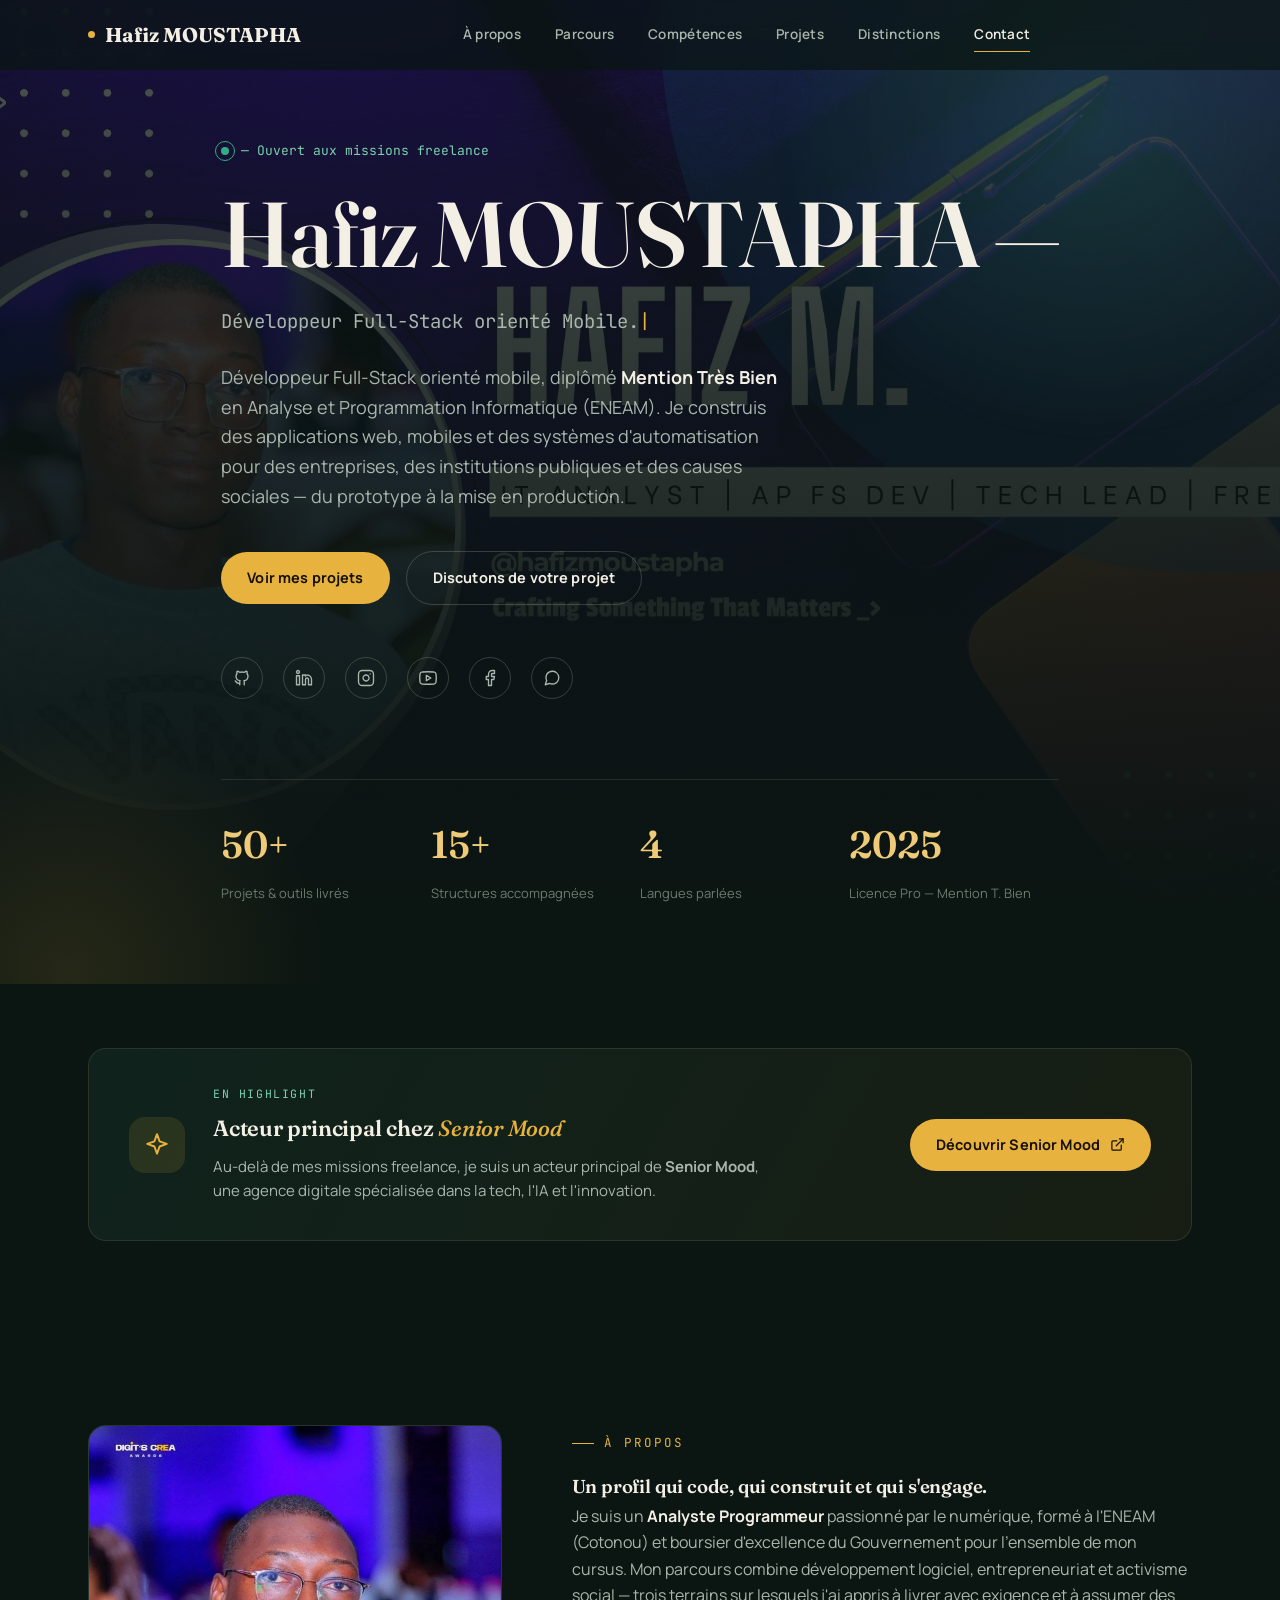
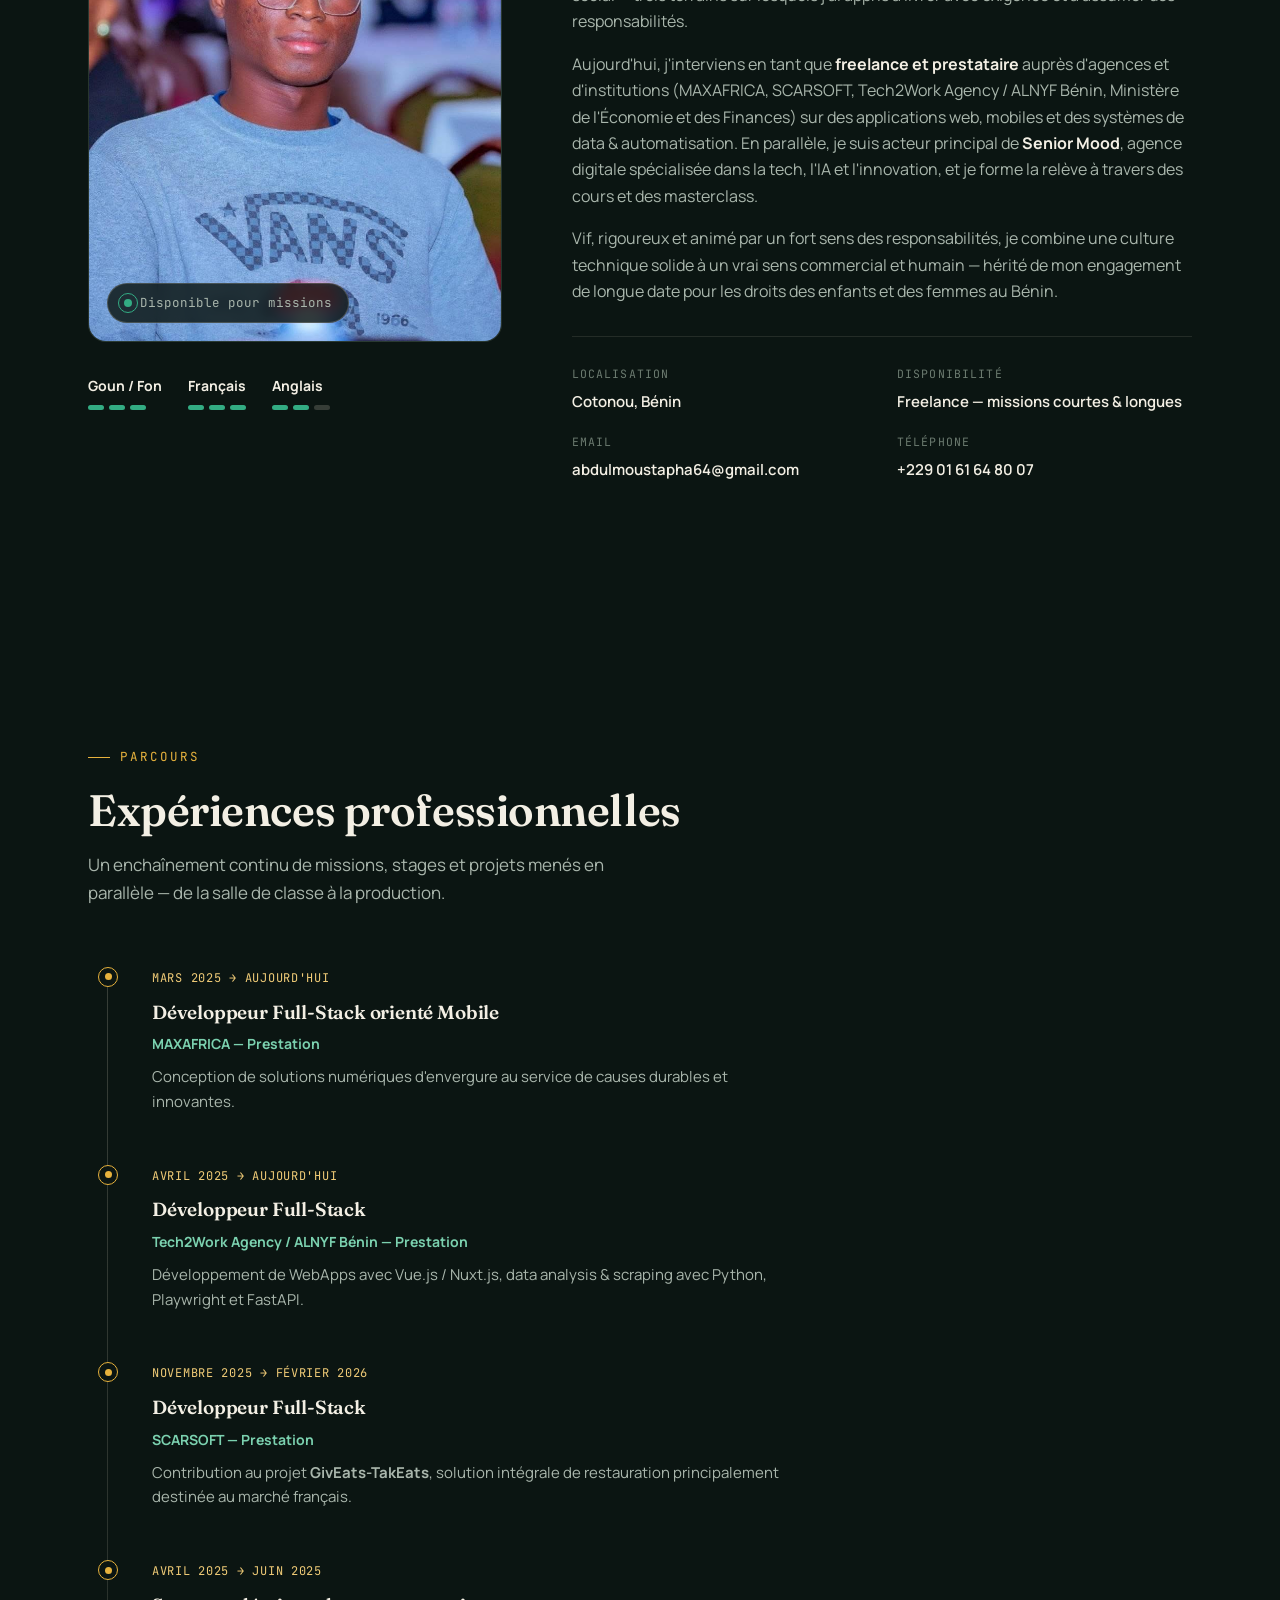
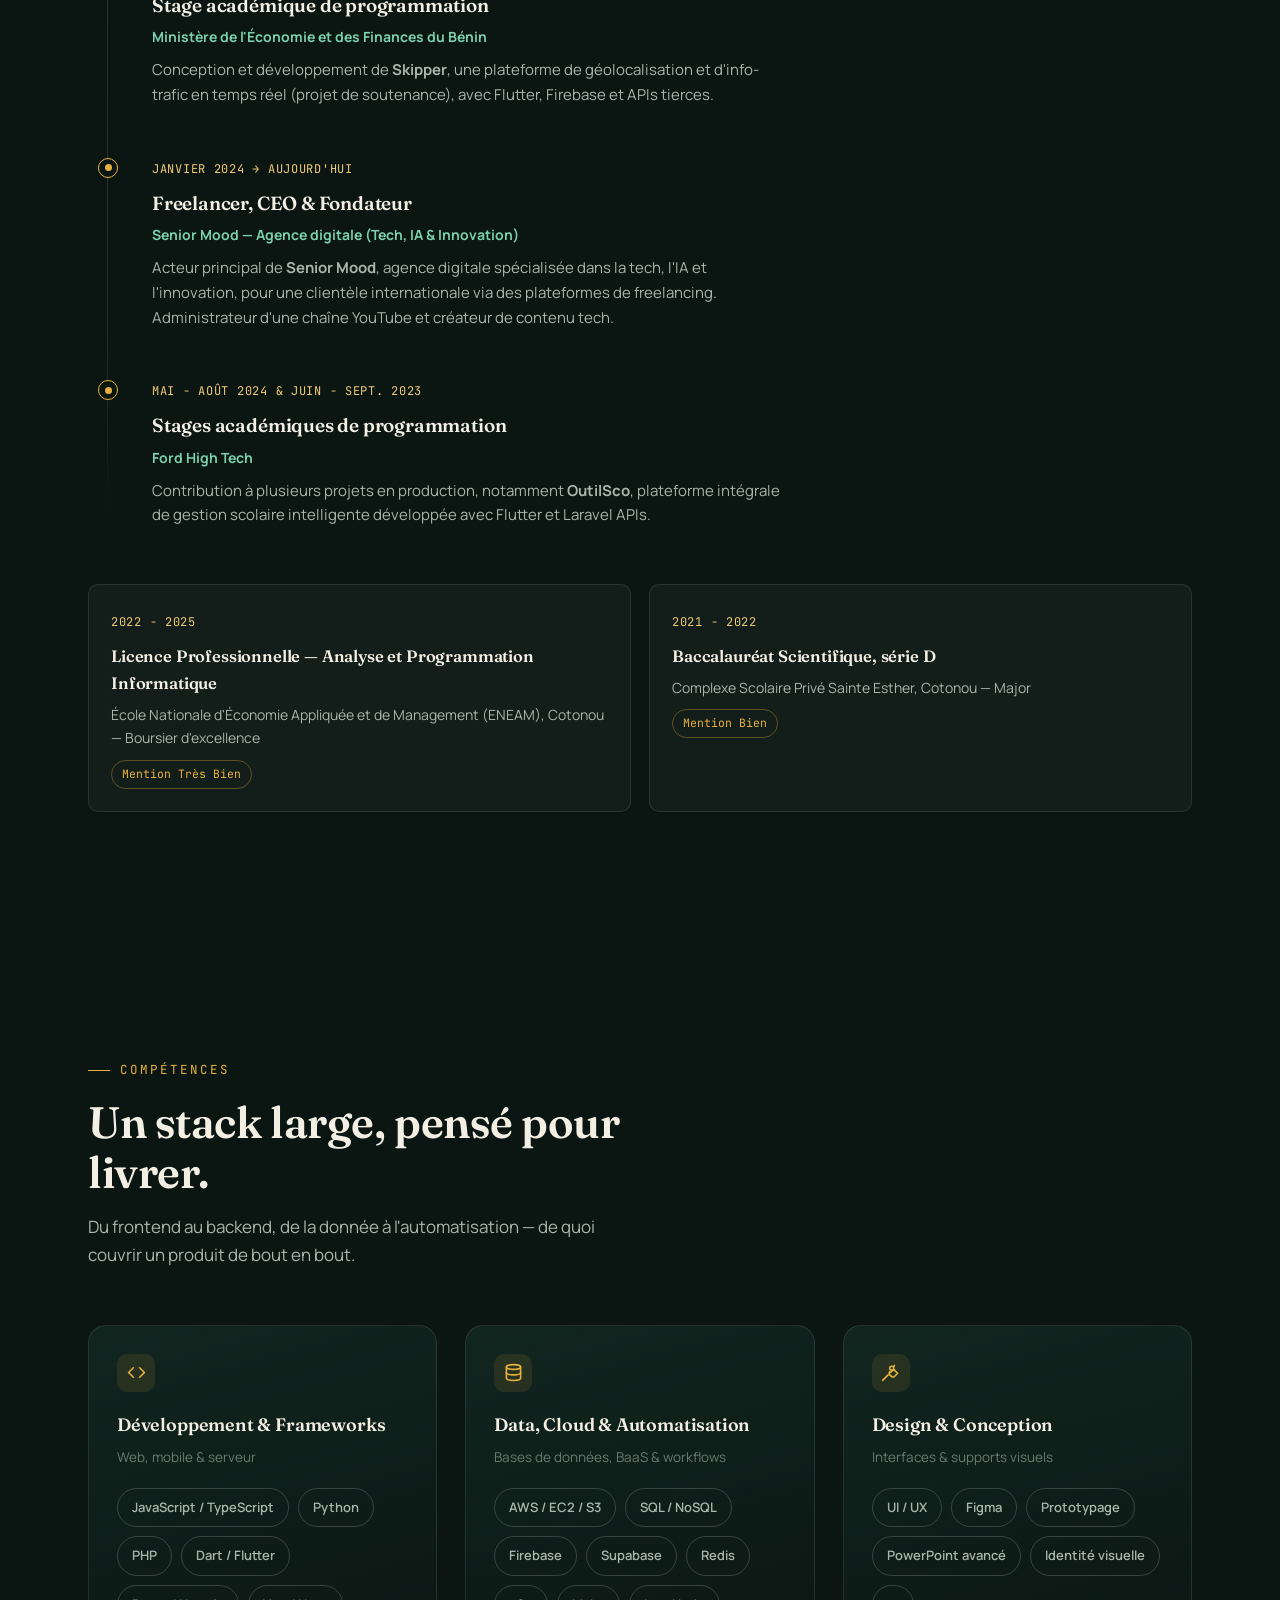
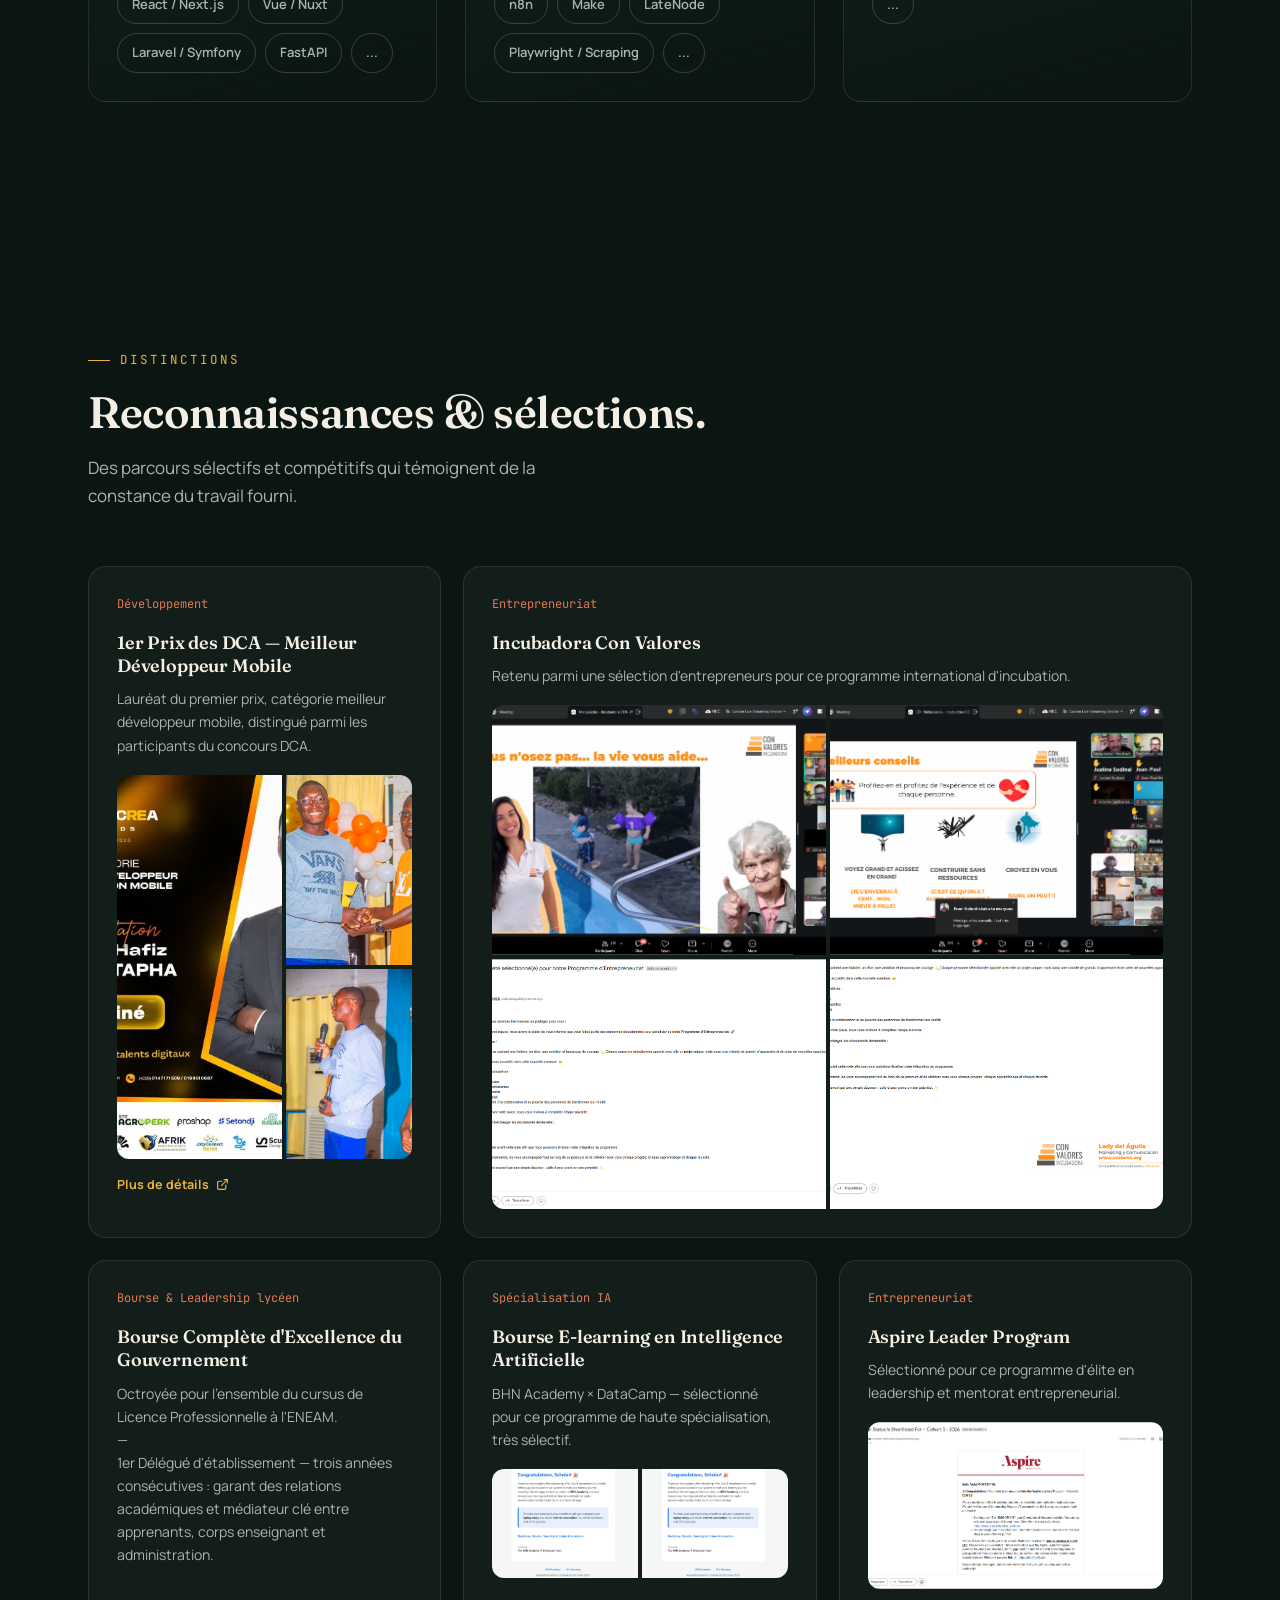
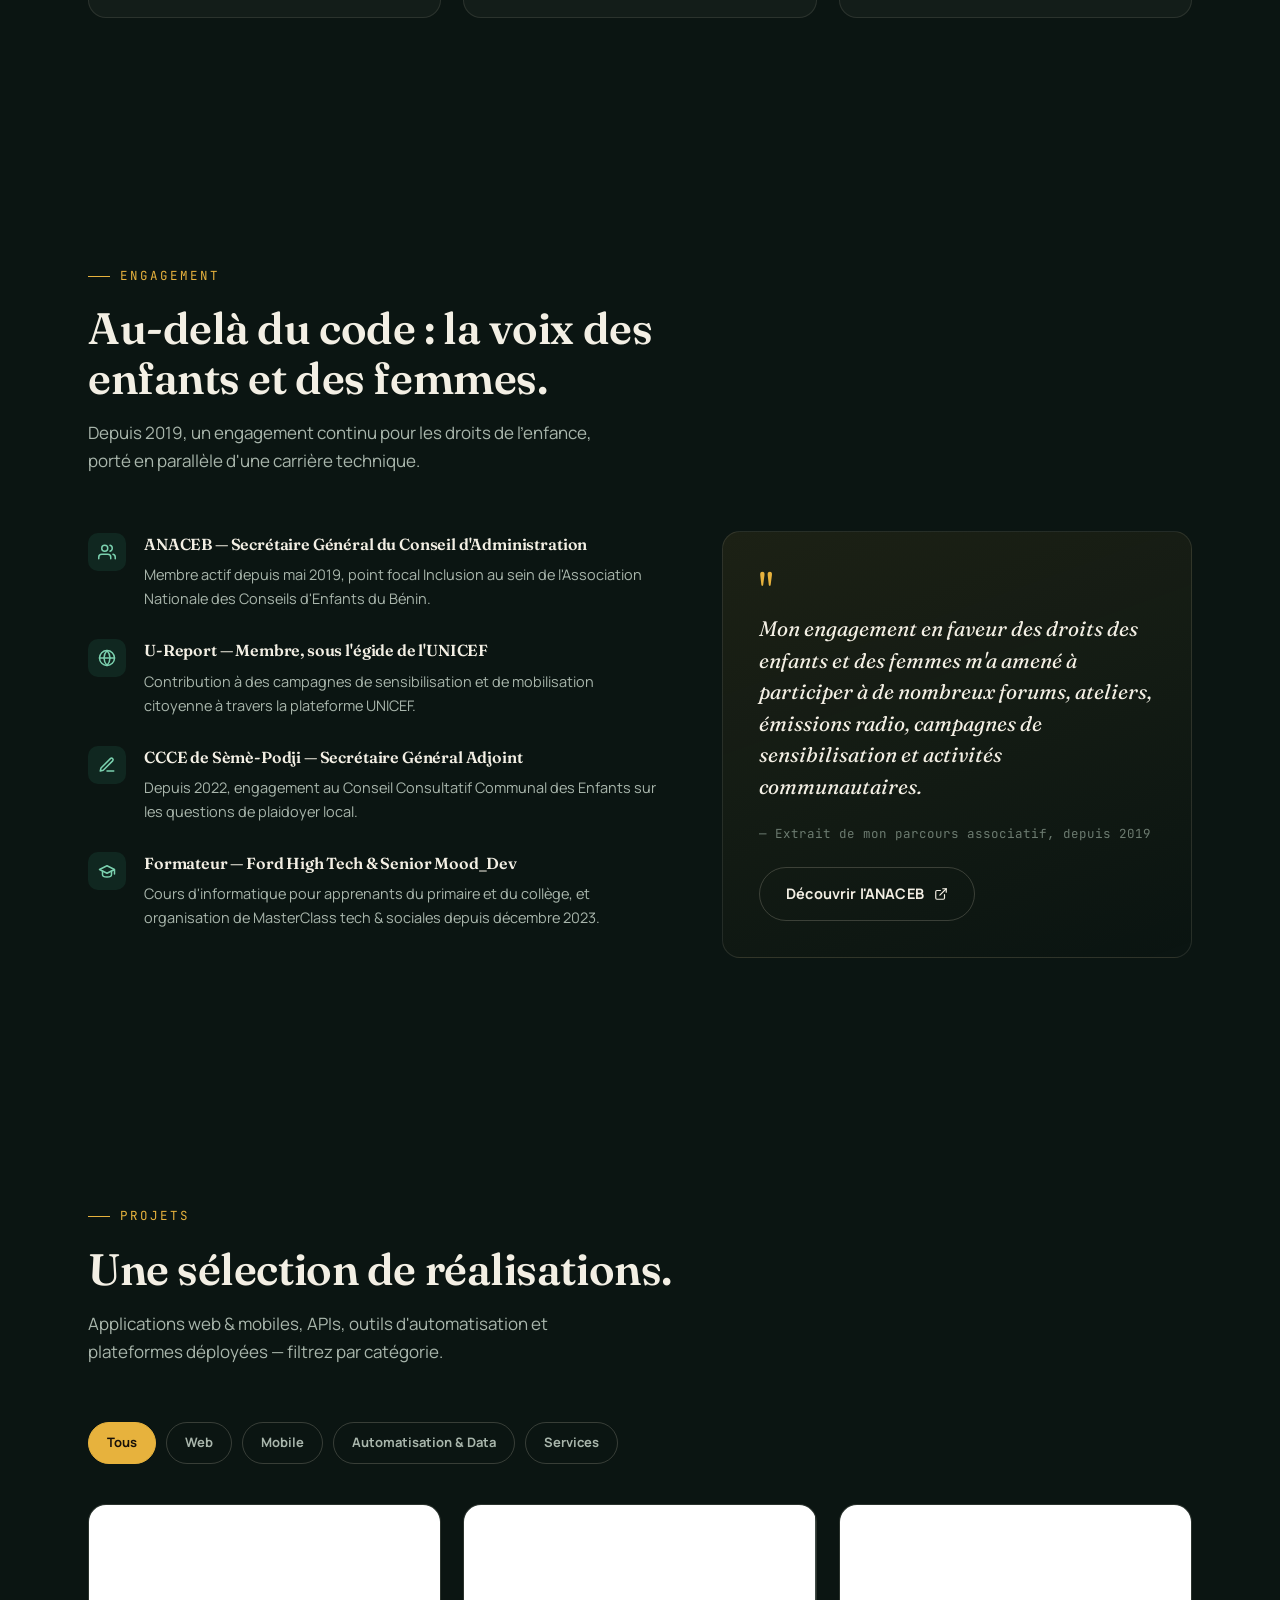
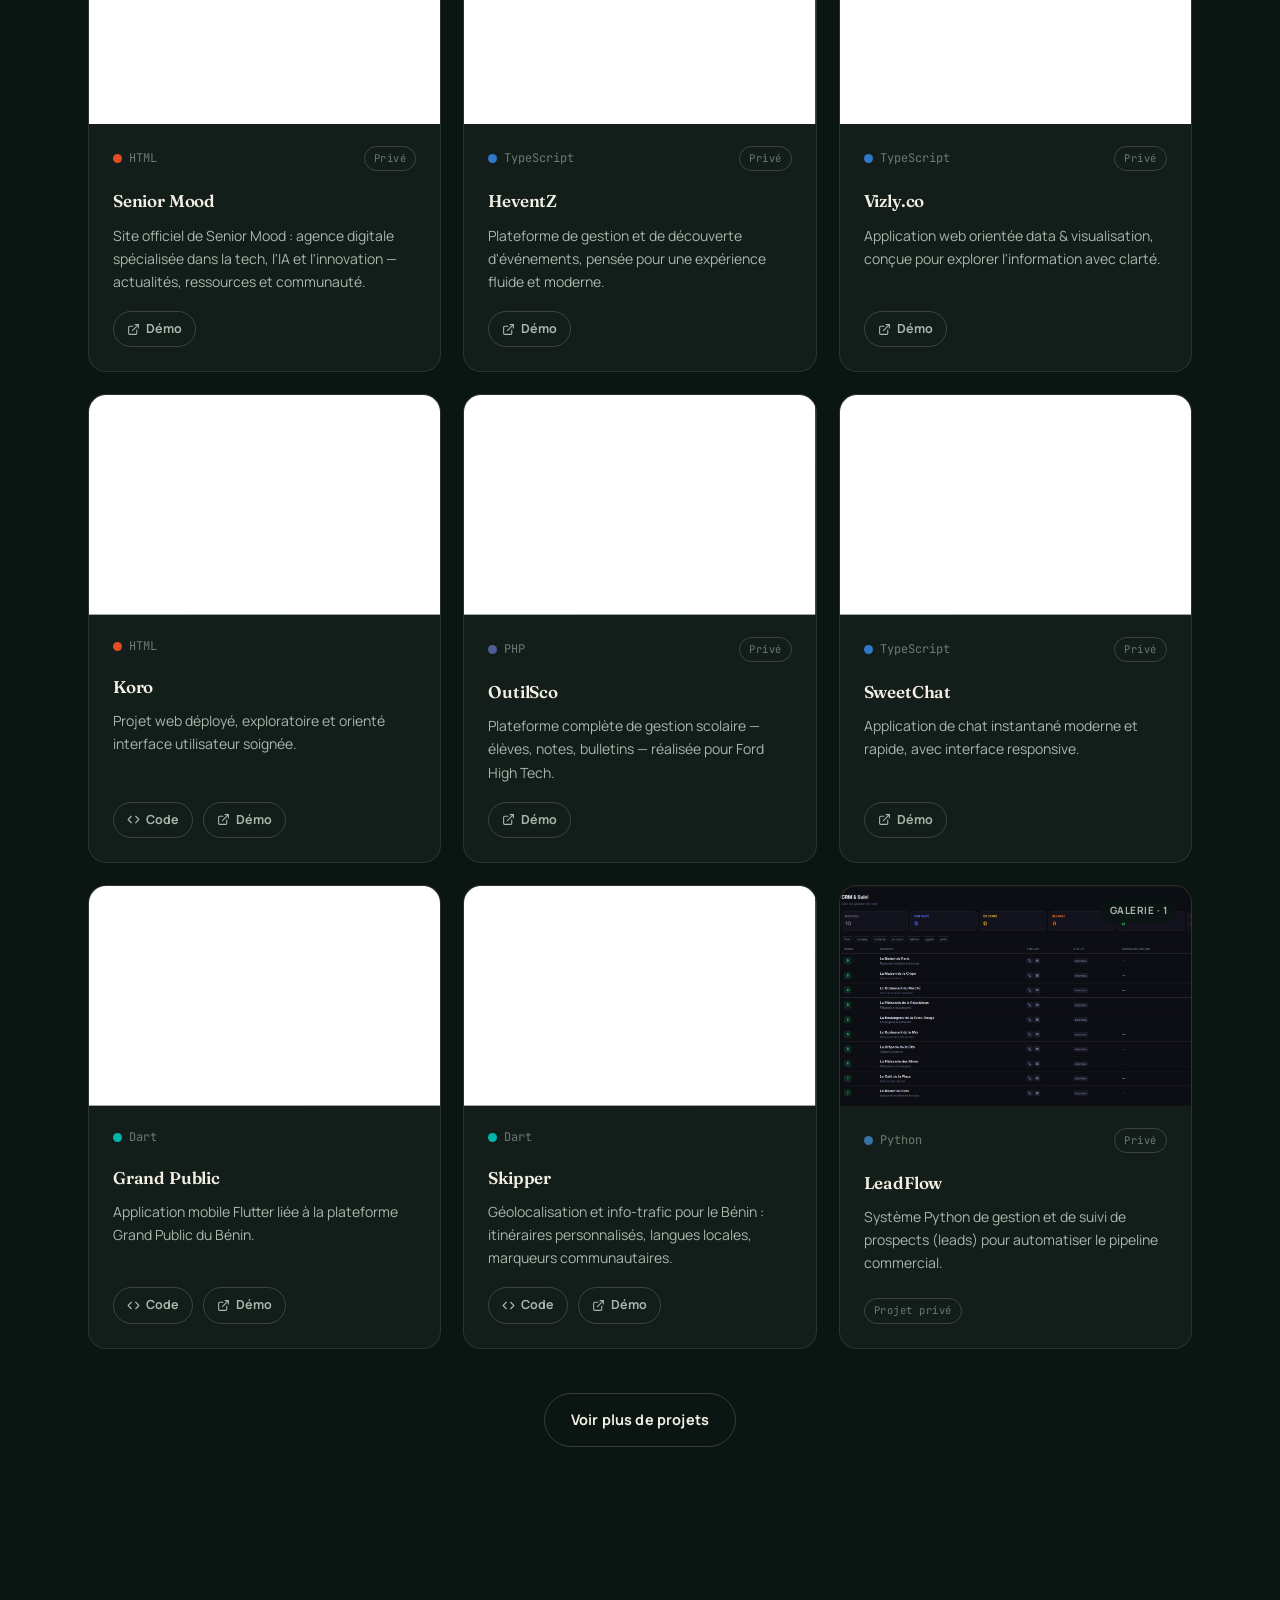
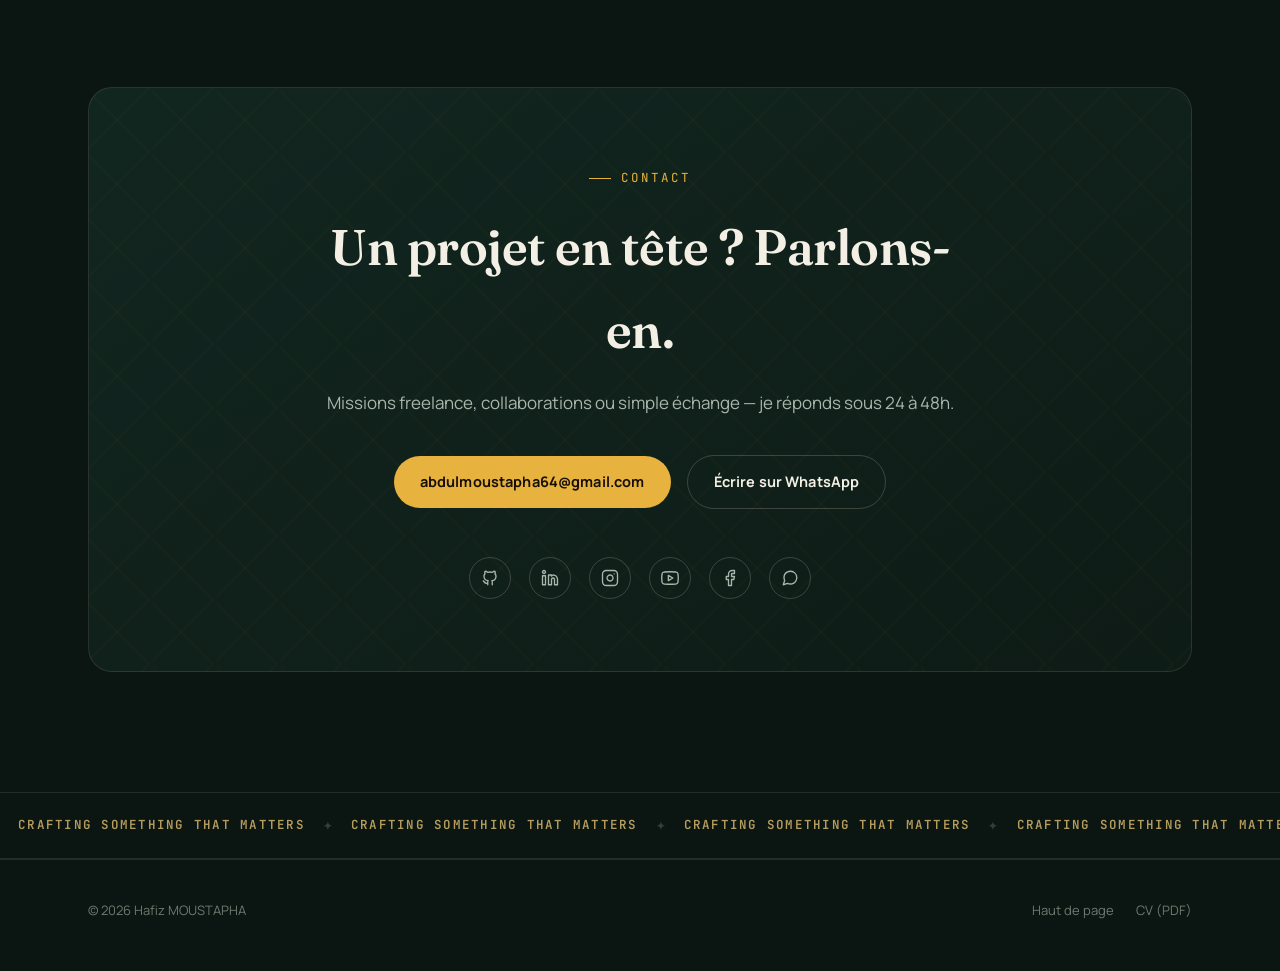
==== commit 604a1762: "dca 2" ====
--- a/index.html
+++ b/index.html
@@ -10,7 +10,7 @@
 <link rel="preconnect" href="https://fonts.gstatic.com" crossorigin>
 <link href="https://fonts.googleapis.com/css2?family=Fraunces:ital,opsz,wght@0,9..144,400;0,9..144,500;0,9..144,600;0,9..144,700;1,9..144,500;1,9..144,600&family=Manrope:wght@400;500;600;700;800&family=JetBrains+Mono:wght@400;500;600&display=swap" rel="stylesheet">
 
-<link rel="icon" href="data:image/svg+xml,%3Csvg xmlns='http://www.w3.org/2000/svg' viewBox='0 0 64 64'%3E%3Crect width='64' height='64' rx='14' fill='%230B1512'/%3E%3Ctext x='32' y='42' font-family='Georgia,serif' font-size='28' fill='%23E7B23D' text-anchor='middle'%3EAH%3C/text%3E%3C/svg%3E">
+<link rel="icon" type="image/jpeg" href="assets/img/profile_fb.jpg">
 
 <style>
   /* ============ 1. TOKENS ============ */
@@ -180,7 +180,13 @@
     padding-top:140px; padding-bottom:80px;
     position:relative;
     overflow:hidden;
-    background: image(url('assets/img/banner.png'))
+    background-color:var(--bg);
+    background-image:
+      linear-gradient(180deg, rgba(11,21,18,0.72) 0%, rgba(11,21,18,0.88) 45%, var(--bg) 92%),
+      url('assets/img/banner.jpg');
+    background-position: center, center 28%;
+    background-size: cover, cover;
+    background-repeat: no-repeat, no-repeat;
   }
   .hero::before{
     content:"";
@@ -263,34 +269,36 @@
   .reveal.is-in{ opacity:1; transform:translateY(0); }
   .reveal-d1{ transition-delay:.08s; } .reveal-d2{ transition-delay:.16s; } .reveal-d3{ transition-delay:.24s; } .reveal-d4{ transition-delay:.32s; }
 
-  /* ============ 3b. MARQUEE BANNER ============ */
+  /* ============ 3b. MARQUEE BANNER (subtle divider, moved before footer) ============ */
   .marquee-banner{
     position:relative;
-    background:var(--gold);
-    color:#171009;
-    padding:14px 0;
+    background:transparent;
+    color:var(--ink-faint);
+    padding:22px 0;
     overflow:hidden;
     white-space:nowrap;
     display:flex;
-    border-top:1px solid rgba(0,0,0,.08);
-    border-bottom:1px solid rgba(0,0,0,.08);
+    border-top:1px solid var(--line);
+    border-bottom:1px solid var(--line);
   }
   .marquee-track{
     display:inline-flex;
     align-items:center;
     flex-shrink:0;
-    animation:marquee-scroll 26s linear infinite;
+    animation:marquee-scroll 32s linear infinite;
   }
   .marquee-banner:hover .marquee-track{ animation-play-state:paused; }
   .marquee-track span{
     font-family:'JetBrains Mono',monospace;
-    font-weight:700;
-    font-size:14px;
-    letter-spacing:.06em;
+    font-weight:600;
+    font-size:12.5px;
+    letter-spacing:.1em;
     text-transform:uppercase;
     padding:0 18px;
-  }
-  .marquee-track .mq-sep{ padding:0; font-size:12px; opacity:.65; }
+    color:var(--gold-soft);
+    opacity:.75;
+  }
+  .marquee-track .mq-sep{ padding:0; font-size:11px; opacity:.4; color:var(--ink-faint); }
   @keyframes marquee-scroll{ from{ transform:translateX(0); } to{ transform:translateX(-100%); } }
   @media (prefers-reduced-motion: reduce){ .marquee-track{ animation:none; } }
 
@@ -433,7 +441,6 @@
     border:1px solid var(--line-strong); color:var(--ink-dim);
     transition:all .25s ease;
   }
-  /* .skill-group:hover .chip{ } */
   .chip:hover{ border-color:var(--jade); color:var(--jade-soft); }
 
   /* ============ 7. DISTINCTIONS ============ */
@@ -483,7 +490,6 @@
     display:flex; align-items:center; justify-content:center;
     color:var(--ink); font-family:'JetBrains Mono',monospace; font-weight:700; font-size:15px;
   }
-  /* layouts by count, via data-count on .gal-mosaic */
   .gal-mosaic[data-count="1"]{ grid-template-columns:1fr; }
   .gal-mosaic[data-count="1"] .gal-tile{ aspect-ratio:16/9; }
   .gal-mosaic[data-count="2"]{ grid-template-columns:1fr 1fr; }
@@ -496,7 +502,6 @@
   .gal-mosaic[data-count="gt4"]{ grid-template-columns:1fr 1fr 1fr; }
   .gal-mosaic[data-count="gt4"] .gal-tile{ aspect-ratio:1/1; }
 
-  /* ---- Placeholder tile (image not found yet) ---- */
   .gal-tile.is-empty{
     display:flex; align-items:center; justify-content:center; flex-direction:column; gap:6px;
     color:var(--ink-faint); font-family:'JetBrains Mono',monospace; font-size:10.5px; text-align:center; padding:10px;
@@ -551,6 +556,8 @@
   .quote-card p{ font-family:'Fraunces',serif; font-style:italic; font-size:21px; line-height:1.5; color:var(--ink); }
   .quote-card .qmark{ font-size:44px; color:var(--gold); line-height:1; font-family:'Fraunces',serif; }
   .quote-card footer{ margin-top:22px; font-family:'JetBrains Mono',monospace; font-size:12.5px; color:var(--ink-faint); }
+  .quote-cta{ margin-top:22px; }
+  .quote-cta svg{ width:14px; height:14px; }
 
   /* ============ 9. PROJECTS ============ */
   .filter-row{ display:flex; flex-wrap:wrap; gap:10px; margin-bottom:40px; }
@@ -575,7 +582,6 @@
   .proj-body{ padding:22px 24px 24px; display:flex; flex-direction:column; flex:1; }
   .proj-top{ display:flex; align-items:center; justify-content:space-between; margin-bottom:16px; }
 
-  /* ---- Cover: live iframe preview / image carousel / placeholder ---- */
   .proj-cover{
     position:relative; width:100%; aspect-ratio:16/10; overflow:hidden;
     background:linear-gradient(135deg, var(--bg-elevated), var(--bg-alt));
@@ -603,7 +609,6 @@
   .pc-live-badge .pc-dot{ width:6px; height:6px; border-radius:50%; background:var(--jade); position:relative; }
   .pc-live-badge .pc-dot::after{ content:""; position:absolute; inset:-4px; border-radius:50%; border:1px solid var(--jade); animation:pulse-ring 2.2s ease-out infinite; }
 
-  /* placeholder cover (no live url, no gallery) */
   .pc-placeholder{
     position:absolute; inset:0; display:flex; flex-direction:column; align-items:center; justify-content:center; gap:6px;
     color:var(--ink-faint);
@@ -611,7 +616,6 @@
   .pc-placeholder .pc-glyph{ font-family:'JetBrains Mono',monospace; font-size:26px; font-weight:700; color:var(--ink-dim); }
   .pc-placeholder .pc-mono{ font-family:'JetBrains Mono',monospace; font-size:10.5px; letter-spacing:.14em; text-transform:uppercase; opacity:.7; }
 
-  /* image carousel cover (gallery, no live url) */
   .pc-carousel{ position:absolute; inset:0; }
   .pc-carousel .pc-slide{
     position:absolute; inset:0; opacity:0; transition:opacity .5s ease;
@@ -710,7 +714,6 @@
       <a href="#contact" class="nav-link">Contact</a>
     </nav>
     <div class="nav-cta">
-      <!-- <a href="assets/cv_2p_fr.pdf" download class="btn btn-ghost btn-sm">Télécharger le CV</a> -->
       <button class="nav-burger" id="navBurger" aria-label="Menu"><span></span><span></span><span></span></button>
     </div>
   </div>
@@ -722,7 +725,7 @@
   <section id="hero" class="hero">
     <div class="wrap hero-inner">
       <div class="hero-kicker reveal is-in"><span class="pulse"></span>  — Ouvert aux missions freelance</div>
-      <h1 class="reveal is-in">Hafiz MOUSTAPHA —<br><!-- je conçois des produits <em>numériques durables.</em> --></h1>
+      <h1 class="reveal is-in">Hafiz MOUSTAPHA —<br></h1>
       <p class="hero-role reveal is-in reveal-d1"><span id="typedRole"></span><span class="role-cursor">|</span></p>
       <p class="hero-lede reveal is-in reveal-d2">
         Développeur Full-Stack orienté mobile, diplômé <strong>Mention Très Bien</strong> en Analyse et Programmation Informatique (ENEAM).
@@ -743,7 +746,276 @@
     </div>
   </section>
 
-  <!-- ===================== BANNER (marquee tagline) ===================== -->
+  <!-- ===================== HIGHLIGHT — Senior Mood ===================== -->
+  <section id="highlight" class="highlight-band">
+    <div class="wrap">
+      <div class="highlight-card reveal">
+        <div class="hl-icon">
+          <svg viewBox="0 0 24 24" fill="none" stroke="currentColor" stroke-width="1.8" stroke-linecap="round" stroke-linejoin="round"><path d="M12 2l2.4 6.6L21 11l-6.6 2.4L12 20l-2.4-6.6L3 11l6.6-2.4z"></path></svg>
+        </div>
+        <div class="hl-copy">
+          <span class="hl-eyebrow">En highlight</span>
+          <h3>Acteur principal chez <span>Senior Mood</span></h3>
+          <p>Au-delà de mes missions freelance, je suis un acteur principal de <strong>Senior Mood</strong>, une agence digitale spécialisée dans la tech, l'IA et l'innovation.</p>
+        </div>
+        <a href="https://smood.onrender.com" target="_blank" rel="noopener" class="btn btn-primary hl-cta">
+          Découvrir Senior Mood
+          <svg viewBox="0 0 24 24" fill="none" stroke="currentColor" stroke-width="2" stroke-linecap="round" stroke-linejoin="round"><path d="M18 13v6a2 2 0 0 1-2 2H5a2 2 0 0 1-2-2V8a2 2 0 0 1 2-2h6"></path><polyline points="15 3 21 3 21 9"></polyline><line x1="10" y1="14" x2="21" y2="3"></line></svg>
+        </a>
+      </div>
+    </div>
+  </section>
+
+  <!-- ===================== ABOUT ===================== -->
+  <section id="about">
+    <div class="wrap">
+      <div class="about-grid">
+        <div class="reveal">
+          <div class="avatar-card">
+            <div class="weave-bg"></div>
+            <img src="assets/img/profile_fb.jpg" alt="Portrait d'Hafiz MOUSTAPHA" onerror="this.style.display='none'">
+            <span class="avatar-fallback" id="avatarFallback">AH</span>
+            <div class="avatar-tag"><span class="pulse"></span> Disponible pour missions</div>
+          </div>
+
+
+          <div class="lang-row">
+            <div class="lang-item"><span class="lname">Goun / Fon</span><div class="lang-dots"><i class="on"></i><i class="on"></i><i class="on"></i></div></div>
+            <div class="lang-item"><span class="lname">Français</span><div class="lang-dots"><i class="on"></i><i class="on"></i><i class="on"></i></div></div>
+            <div class="lang-item"><span class="lname">Anglais</span><div class="lang-dots"><i class="on"></i><i class="on"></i><i></i></div></div>
+          </div>
+        </div>
+        <div class="reveal reveal-d1">
+          <div class="eyebrow">À propos</div>
+          <h3>Un profil qui code, qui construit et qui s'engage.</h3>
+          <div class="about-copy">
+            <p>Je suis un <strong>Analyste Programmeur</strong> passionné par le numérique, formé à l'ENEAM (Cotonou) et boursier d'excellence du Gouvernement pour l'ensemble de mon cursus. Mon parcours combine développement logiciel, entrepreneuriat et activisme social — trois terrains sur lesquels j'ai appris à livrer avec exigence et à assumer des responsabilités.</p>
+            <p>Aujourd'hui, j'interviens en tant que <strong>freelance et prestataire</strong> auprès d'agences et d'institutions (MAXAFRICA, SCARSOFT, Tech2Work Agency / ALNYF Bénin, Ministère de l'Économie et des Finances) sur des applications web, mobiles et des systèmes de data &amp; automatisation. En parallèle, je suis acteur principal de <strong>Senior Mood</strong>, agence digitale spécialisée dans la tech, l'IA et l'innovation, et je forme la relève à travers des cours et des masterclass.</p>
+            <p>Vif, rigoureux et animé par un fort sens des responsabilités, je combine une culture technique solide à un vrai sens commercial et humain — hérité de mon engagement de longue date pour les droits des enfants et des femmes au Bénin.</p>
+          </div>
+
+         <dl class="about-facts">
+            <div><dt>Localisation</dt><dd>Cotonou, Bénin</dd></div>
+            <div><dt>Disponibilité</dt><dd>Freelance — missions courtes &amp; longues</dd></div>
+            <div><dt>Email</dt><dd><a href="mailto:abdulmoustapha64@gmail.com">abdulmoustapha64@gmail.com</a></dd></div>
+            <div><dt>Téléphone</dt><dd><a href="tel:+22961648007">+229 01 61 64 80 07</a></dd></div>
+          </dl>
+        </div>
+      </div>
+    </div>
+  </section>
+
+  <!-- ===================== PARCOURS ===================== -->
+  <section id="parcours" class="section-bg">
+    <div class="wrap">
+      <div class="section-head reveal">
+        <div class="eyebrow">Parcours</div>
+        <h2>Expériences professionnelles</h2>
+        <p class="lede">Un enchaînement continu de missions, stages et projets menés en parallèle — de la salle de classe à la production.</p>
+      </div>
+
+      <div class="timeline">
+        <div class="tl-item reveal">
+          <span class="tl-dot"></span>
+          <span class="tl-date">Mars 2025 → aujourd'hui</span>
+          <h4>Développeur Full-Stack orienté Mobile</h4>
+          <span class="tl-org">MAXAFRICA — Prestation</span>
+          <p>Conception de solutions numériques d'envergure au service de causes durables et innovantes.</p>
+        </div>
+        <div class="tl-item reveal">
+          <span class="tl-dot"></span>
+          <span class="tl-date">Avril 2025 → aujourd'hui</span>
+          <h4>Développeur Full-Stack</h4>
+          <span class="tl-org">Tech2Work Agency / ALNYF Bénin — Prestation</span>
+          <p>Développement de WebApps avec Vue.js / Nuxt.js, data analysis &amp; scraping avec Python, Playwright et FastAPI.</p>
+        </div>
+        <div class="tl-item reveal">
+          <span class="tl-dot"></span>
+          <span class="tl-date">Novembre 2025 → Février 2026</span>
+          <h4>Développeur Full-Stack</h4>
+          <span class="tl-org">SCARSOFT — Prestation</span>
+          <p>Contribution au projet <strong>GivEats-TakEats</strong>, solution intégrale de restauration principalement destinée au marché français.</p>
+        </div>
+        <div class="tl-item reveal">
+          <span class="tl-dot"></span>
+          <span class="tl-date">Avril 2025 → Juin 2025</span>
+          <h4>Stage académique de programmation</h4>
+          <span class="tl-org">Ministère de l'Économie et des Finances du Bénin</span>
+          <p>Conception et développement de <strong>Skipper</strong>, une plateforme de géolocalisation et d'info-trafic en temps réel (projet de soutenance), avec Flutter, Firebase et APIs tierces.</p>
+        </div>
+        <div class="tl-item reveal">
+          <span class="tl-dot"></span>
+          <span class="tl-date">Janvier 2024 → aujourd'hui</span>
+          <h4>Freelancer, CEO &amp; Fondateur</h4>
+          <span class="tl-org">Senior Mood — Agence digitale (Tech, IA &amp; Innovation)</span>
+          <p>Acteur principal de <strong>Senior Mood</strong>, agence digitale spécialisée dans la tech, l'IA et l'innovation, pour une clientèle internationale via des plateformes de freelancing. Administrateur d'une chaîne YouTube et créateur de contenu tech.</p>
+        </div>
+        <div class="tl-item reveal">
+          <span class="tl-dot"></span>
+          <span class="tl-date">Mai - Août 2024 &amp; Juin - Sept. 2023</span>
+          <h4>Stages académiques de programmation</h4>
+          <span class="tl-org">Ford High Tech</span>
+          <p>Contribution à plusieurs projets en production, notamment <strong>OutilSco</strong>, plateforme intégrale de gestion scolaire intelligente développée avec Flutter et Laravel APIs.</p>
+        </div>
+      </div>
+
+      <div class="edu-cards">
+        <div class="edu-card reveal">
+          <span class="tl-date">2022 - 2025</span>
+          <h4>Licence Professionnelle — Analyse et Programmation Informatique</h4>
+          <p>École Nationale d'Économie Appliquée et de Management (ENEAM), Cotonou — Boursier d'excellence</p>
+          <span class="mention">Mention Très Bien</span>
+        </div>
+        <div class="edu-card reveal reveal-d1">
+          <span class="tl-date">2021 - 2022</span>
+          <h4>Baccalauréat Scientifique, série D</h4>
+          <p>Complexe Scolaire Privé Sainte Esther, Cotonou — Major</p>
+          <span class="mention">Mention Bien</span>
+        </div>
+      </div>
+    </div>
+  </section>
+
+  <!-- ===================== COMPETENCES ===================== -->
+  <section id="competences">
+    <div class="wrap">
+      <div class="section-head reveal">
+        <div class="eyebrow">Compétences</div>
+        <h2>Un stack large, pensé pour livrer.</h2>
+        <p class="lede">Du frontend au backend, de la donnée à l'automatisation — de quoi couvrir un produit de bout en bout.</p>
+      </div>
+
+      <div class="skill-groups">
+        <div class="skill-group reveal">
+          <div class="sg-icon"><svg viewBox="0 0 24 24" fill="none" stroke="currentColor" stroke-width="2" stroke-linecap="round" stroke-linejoin="round"><polyline points="16 18 22 12 16 6"></polyline><polyline points="8 6 2 12 8 18"></polyline></svg></div>
+          <h3>Développement &amp; Frameworks</h3>
+          <p class="sg-sub">Web, mobile &amp; serveur</p>
+          <div class="chip-row">
+            <span class="chip">JavaScript / TypeScript</span><span class="chip">Python</span><span class="chip">PHP</span>
+            <span class="chip">Dart / Flutter</span><span class="chip">React / Next.js</span><span class="chip">Vue / Nuxt</span>
+            <span class="chip">Laravel / Symfony</span><span class="chip">FastAPI</span><span class="chip">...</span>
+          </div>
+        </div>
+        <div class="skill-group reveal reveal-d1">
+          <div class="sg-icon"><svg viewBox="0 0 24 24" fill="none" stroke="currentColor" stroke-width="2" stroke-linecap="round" stroke-linejoin="round"><ellipse cx="12" cy="5" rx="9" ry="3"></ellipse><path d="M21 12c0 1.66-4 3-9 3s-9-1.34-9-3"></path><path d="M3 5v14c0 1.66 4 3 9 3s9-1.34 9-3V5"></path></svg></div>
+          <h3>Data, Cloud &amp; Automatisation</h3>
+          <p class="sg-sub">Bases de données, BaaS &amp; workflows</p>
+          <div class="chip-row">
+            <span class="chip">AWS / EC2 / S3</span><span class="chip">SQL / NoSQL</span><span class="chip">Firebase</span><span class="chip">Supabase</span><span class="chip">Redis</span>
+            <span class="chip">n8n</span><span class="chip">Make</span><span class="chip">LateNode</span><span class="chip">Playwright / Scraping</span><span class="chip">...</span>
+          </div>
+        </div>
+        <div class="skill-group reveal reveal-d2">
+          <div class="sg-icon"><svg viewBox="0 0 24 24" fill="none" stroke="currentColor" stroke-width="2" stroke-linecap="round" stroke-linejoin="round"><circle cx="13.5" cy="6.5" r="2.5"></circle><path d="M17 3l-1 1.5"></path><path d="M2 22l7-7"></path><path d="M12 12l4-4 5 5-4 4c-1.5 1.5-3.5.5-5-1s-2.5-3.5-1-5z"></path></svg></div>
+          <h3>Design &amp; Conception</h3>
+          <p class="sg-sub">Interfaces &amp; supports visuels</p>
+          <div class="chip-row">
+            <span class="chip">UI / UX</span><span class="chip">Figma</span><span class="chip">Prototypage</span><span class="chip">PowerPoint avancé</span><span class="chip">Identité visuelle</span>
+            <span class="chip">...</span>
+          </div>
+        </div>
+      </div>
+    </div>
+  </section>
+
+  <!-- ===================== DISTINCTIONS ===================== -->
+  <section id="distinctions" class="section-bg">
+    <div class="wrap">
+      <div class="section-head reveal">
+        <div class="eyebrow">Distinctions</div>
+        <h2>Reconnaissances &amp; sélections.</h2>
+        <p class="lede">Des parcours sélectifs et compétitifs qui témoignent de la constance du travail fourni.</p>
+      </div>
+
+      <div class="dist-grid" id="distGrid"><!-- injecté par JS --></div>
+    </div>
+  </section>
+
+  <!-- ===================== ENGAGEMENT ===================== -->
+  <section id="engagement">
+    <div class="wrap">
+      <div class="section-head reveal">
+        <div class="eyebrow">Engagement</div>
+        <h2>Au-delà du code : la voix des enfants et des femmes.</h2>
+        <p class="lede">Depuis 2019, un engagement continu pour les droits de l'enfance, porté en parallèle d'une carrière technique.</p>
+      </div>
+
+      <div class="engage-grid">
+        <div class="engage-list">
+          <div class="engage-item reveal">
+            <span class="e-mark"><svg viewBox="0 0 24 24" fill="none" stroke="currentColor" stroke-width="2" stroke-linecap="round" stroke-linejoin="round"><path d="M17 21v-2a4 4 0 0 0-4-4H5a4 4 0 0 0-4 4v2"></path><circle cx="9" cy="7" r="4"></circle><path d="M23 21v-2a4 4 0 0 0-3-3.87"></path><path d="M16 3.13a4 4 0 0 1 0 7.75"></path></svg></span>
+            <div><h4>ANACEB — Secrétaire Général du Conseil d'Administration</h4><p>Membre actif depuis mai 2019, point focal Inclusion au sein de l'Association Nationale des Conseils d'Enfants du Bénin.</p></div>
+          </div>
+          <div class="engage-item reveal reveal-d1">
+            <span class="e-mark"><svg viewBox="0 0 24 24" fill="none" stroke="currentColor" stroke-width="2" stroke-linecap="round" stroke-linejoin="round"><circle cx="12" cy="12" r="10"></circle><line x1="2" y1="12" x2="22" y2="12"></line><path d="M12 2a15.3 15.3 0 0 1 4 10 15.3 15.3 0 0 1-4 10 15.3 15.3 0 0 1-4-10 15.3 15.3 0 0 1 4-10z"></path></svg></span>
+            <div><h4>U-Report — Membre, sous l'égide de l'UNICEF</h4><p>Contribution à des campagnes de sensibilisation et de mobilisation citoyenne à travers la plateforme UNICEF.</p></div>
+          </div>
+          <div class="engage-item reveal reveal-d2">
+            <span class="e-mark"><svg viewBox="0 0 24 24" fill="none" stroke="currentColor" stroke-width="2" stroke-linecap="round" stroke-linejoin="round"><path d="M12 20h9"></path><path d="M16.5 3.5a2.12 2.12 0 0 1 3 3L7 19l-4 1 1-4L16.5 3.5z"></path></svg></span>
+            <div><h4>CCCE de Sèmè-Podji — Secrétaire Général Adjoint</h4><p>Depuis 2022, engagement au Conseil Consultatif Communal des Enfants sur les questions de plaidoyer local.</p></div>
+          </div>
+          <div class="engage-item reveal reveal-d3">
+            <span class="e-mark"><svg viewBox="0 0 24 24" fill="none" stroke="currentColor" stroke-width="2" stroke-linecap="round" stroke-linejoin="round"><path d="M22 10v6M2 10l10-5 10 5-10 5z"></path><path d="M6 12v5c0 2 3 3 6 3s6-1 6-3v-5"></path></svg></span>
+            <div><h4>Formateur — Ford High Tech &amp; Senior Mood_Dev</h4><p>Cours d'informatique pour apprenants du primaire et du collège, et organisation de MasterClass tech &amp; sociales depuis décembre 2023.</p></div>
+          </div>
+        </div>
+
+        <div class="quote-card reveal reveal-d2">
+          <span class="qmark">"</span>
+          <p>Mon engagement en faveur des droits des enfants et des femmes m'a amené à participer à de nombreux forums, ateliers, émissions radio, campagnes de sensibilisation et activités communautaires.</p>
+          <footer>— Extrait de mon parcours associatif, depuis 2019</footer>
+          <a href="https://web.facebook.com/anacebenin" target="_blank" rel="noopener" class="btn btn-ghost quote-cta">
+            Découvrir l'ANACEB
+            <svg viewBox="0 0 24 24" fill="none" stroke="currentColor" stroke-width="2" stroke-linecap="round" stroke-linejoin="round"><path d="M18 13v6a2 2 0 0 1-2 2H5a2 2 0 0 1-2-2V8a2 2 0 0 1 2-2h6"></path><polyline points="15 3 21 3 21 9"></polyline><line x1="10" y1="14" x2="21" y2="3"></line></svg>
+          </a>
+        </div>
+
+
+      </div>
+    </div>
+  </section>
+
+  <!-- ===================== PROJETS ===================== -->
+  <section id="projets" class="section-bg">
+    <div class="wrap">
+      <div class="section-head reveal">
+        <div class="eyebrow">Projets</div>
+        <h2>Une sélection de réalisations.</h2>
+        <p class="lede">Applications web &amp; mobiles, APIs, outils d'automatisation et plateformes déployées — filtrez par catégorie.</p>
+      </div>
+
+      <div class="filter-row" id="filterRow">
+        <button class="filter-btn is-active" data-filter="all">Tous</button>
+        <button class="filter-btn" data-filter="web">Web</button>
+        <button class="filter-btn" data-filter="mobile">Mobile</button>
+        <button class="filter-btn" data-filter="auto">Automatisation &amp; Data</button>
+        <button class="filter-btn" data-filter="service">Services</button>
+      </div>
+
+      <div class="proj-grid" id="projGrid"></div>
+    </div>
+  </section>
+
+  <!-- ===================== CONTACT ===================== -->
+  <section id="contact">
+    <div class="wrap">
+      <div class="contact-box reveal">
+        <div class="weave-bg"></div>
+        <div class="contact-inner">
+          <div class="eyebrow" style="justify-content:center;">Contact</div>
+          <h2>Un projet en tête ? Parlons-en.</h2>
+          <p class="lede">Missions freelance, collaborations ou simple échange — je réponds sous 24 à 48h.</p>
+          <div class="contact-actions">
+            <a href="mailto:abdulmoustapha64@gmail.com" class="btn btn-primary">abdulmoustapha64@gmail.com</a>
+            <a href="https://wa.me/22961648007" target="_blank" rel="noopener" class="btn btn-ghost">Écrire sur WhatsApp</a>
+          </div>
+          <div class="contact-socials" id="contactSocialRow"></div>
+        </div>
+      </div>
+    </div>
+  </section>
+
+  <!-- ===================== MARQUEE (déplacé ici, version subtile) ===================== -->
   <div class="marquee-banner" aria-hidden="true">
     <div class="marquee-track">
       <span>Crafting Something That Matters</span><span class="mq-sep">✦</span>
@@ -763,275 +1035,6 @@
     </div>
   </div>
 
-  <!-- ===================== HIGHLIGHT — Senior Mood ===================== -->
-  <section id="highlight" class="highlight-band">
-    <div class="wrap">
-      <div class="highlight-card reveal">
-        <div class="hl-icon">
-          <svg viewBox="0 0 24 24" fill="none" stroke="currentColor" stroke-width="1.8" stroke-linecap="round" stroke-linejoin="round"><path d="M12 2l2.4 6.6L21 11l-6.6 2.4L12 20l-2.4-6.6L3 11l6.6-2.4z"></path></svg>
-        </div>
-        <div class="hl-copy">
-          <span class="hl-eyebrow">En highlight</span>
-          <h3>Acteur principal chez <span>Senior Mood</span></h3>
-          <p>Au-delà de mes missions freelance, je suis un acteur principal de <strong>Senior Mood</strong>, une agence digitale spécialisée dans la tech, l'IA et l'innovation.</p>
-        </div>
-        <a href="https://smood.onrender.com" target="_blank" rel="noopener" class="btn btn-primary hl-cta">
-          Découvrir Senior Mood
-          <svg viewBox="0 0 24 24" fill="none" stroke="currentColor" stroke-width="2" stroke-linecap="round" stroke-linejoin="round"><path d="M18 13v6a2 2 0 0 1-2 2H5a2 2 0 0 1-2-2V8a2 2 0 0 1 2-2h6"></path><polyline points="15 3 21 3 21 9"></polyline><line x1="10" y1="14" x2="21" y2="3"></line></svg>
-        </a>
-      </div>
-    </div>
-  </section>
-
-  <!-- ===================== ABOUT ===================== -->
-  <section id="about">
-    <div class="wrap">
-      <div class="about-grid">
-        <div class="reveal">
-          <div class="avatar-card">
-            <div class="weave-bg"></div>
-            <img src="assets/img/profile_fb.jpg" alt="Portrait d'Hafiz MOUSTAPHA" onerror="this.style.display='none'">
-            <span class="avatar-fallback" id="avatarFallback">AH</span>
-            <div class="avatar-tag"><span class="pulse"></span> Disponible pour missions</div>
-          </div>
-           
-
-          <div class="lang-row">
-            <div class="lang-item"><span class="lname">Goun / Fon</span><div class="lang-dots"><i class="on"></i><i class="on"></i><i class="on"></i></div></div>
-            <div class="lang-item"><span class="lname">Français</span><div class="lang-dots"><i class="on"></i><i class="on"></i><i class="on"></i></div></div>
-            <div class="lang-item"><span class="lname">Anglais</span><div class="lang-dots"><i class="on"></i><i class="on"></i><i></i></div></div>
-          </div>
-        </div>
-        <div class="reveal reveal-d1">
-          <div class="eyebrow">À propos</div>
-          <h3>Un profil qui code, qui construit et qui s'engage.</h3>
-          <div class="about-copy">
-            <p>Je suis un <strong>Analyste Programmeur</strong> passionné par le numérique, formé à l'ENEAM (Cotonou) et boursier d'excellence du Gouvernement pour l'ensemble de mon cursus. Mon parcours combine développement logiciel, entrepreneuriat et activisme social — trois terrains sur lesquels j'ai appris à livrer avec exigence et à assumer des responsabilités.</p>
-            <p>Aujourd'hui, j'interviens en tant que <strong>freelance et prestataire</strong> auprès d'agences et d'institutions (MAXAFRICA, SCARSOFT, Tech2Work Agency / ALNYF Bénin, Ministère de l'Économie et des Finances) sur des applications web, mobiles et des systèmes de data &amp; automatisation. En parallèle, je suis acteur principal de <strong>Senior Mood</strong>, agence digitale spécialisée dans la tech, l'IA et l'innovation, et je forme la relève à travers des cours et des masterclass.</p>
-            <p>Vif, rigoureux et animé par un fort sens des responsabilités, je combine une culture technique solide à un vrai sens commercial et humain — hérité de mon engagement de longue date pour les droits des enfants et des femmes au Bénin.</p>
-          </div>
-
-         <dl class="about-facts">
-            <div><dt>Localisation</dt><dd>Cotonou, Bénin</dd></div>
-            <div><dt>Disponibilité</dt><dd>Freelance — missions courtes &amp; longues</dd></div>
-            <div><dt>Email</dt><dd><a href="mailto:abdulmoustapha64@gmail.com">abdulmoustapha64@gmail.com</a></dd></div>
-            <div><dt>Téléphone</dt><dd><a href="tel:+22961648007">+229 01 61 64 80 07</a></dd></div>
-          </dl>
-        </div>
-      </div>
-    </div>
-  </section>
-
-  <!-- ===================== PARCOURS ===================== -->
-  <section id="parcours" class="section-bg">
-    <div class="wrap">
-      <div class="section-head reveal">
-        <div class="eyebrow">Parcours</div>
-        <h2>Expériences professionnelles</h2>
-        <p class="lede">Un enchaînement continu de missions, stages et projets menés en parallèle — de la salle de classe à la production.</p>
-      </div>
-
-      <div class="timeline">
-        <div class="tl-item reveal">
-          <span class="tl-dot"></span>
-          <span class="tl-date">Mars 2025 → aujourd'hui</span>
-          <h4>Développeur Full-Stack orienté Mobile</h4>
-          <span class="tl-org">MAXAFRICA — Prestation</span>
-          <p>Conception de solutions numériques d'envergure au service de causes durables et innovantes.</p>
-        </div>
-        <div class="tl-item reveal">
-          <span class="tl-dot"></span>
-          <span class="tl-date">Avril 2025 → aujourd'hui</span>
-          <h4>Développeur Full-Stack</h4>
-          <span class="tl-org">Tech2Work Agency / ALNYF Bénin — Prestation</span>
-          <p>Développement de WebApps avec Vue.js / Nuxt.js, data analysis &amp; scraping avec Python, Playwright et FastAPI.</p>
-        </div>
-        <div class="tl-item reveal">
-          <span class="tl-dot"></span>
-          <span class="tl-date">Novembre 2025 → Février 2026</span>
-          <h4>Développeur Full-Stack</h4>
-          <span class="tl-org">SCARSOFT — Prestation</span>
-          <p>Contribution au projet <strong>GivEats-TakEats</strong>, solution intégrale de restauration principalement destinée au marché français.</p>
-        </div>
-        <div class="tl-item reveal">
-          <span class="tl-dot"></span>
-          <span class="tl-date">Avril 2025 → Juin 2025</span>
-          <h4>Stage académique de programmation</h4>
-          <span class="tl-org">Ministère de l'Économie et des Finances du Bénin</span>
-          <p>Conception et développement de <strong>Skipper</strong>, une plateforme de géolocalisation et d'info-trafic en temps réel (projet de soutenance), avec Flutter, Firebase et APIs tierces.</p>
-        </div>
-        <div class="tl-item reveal">
-          <span class="tl-dot"></span>
-          <span class="tl-date">Janvier 2024 → aujourd'hui</span>
-          <h4>Freelancer, CEO &amp; Fondateur</h4>
-          <span class="tl-org">Senior Mood — Agence digitale (Tech, IA &amp; Innovation)</span>
-          <p>Acteur principal de <strong>Senior Mood</strong>, agence digitale spécialisée dans la tech, l'IA et l'innovation, pour une clientèle internationale via des plateformes de freelancing. Administrateur d'une chaîne YouTube et créateur de contenu tech.</p>
-        </div>
-        <div class="tl-item reveal">
-          <span class="tl-dot"></span>
-          <span class="tl-date">Mai - Août 2024 &amp; Juin - Sept. 2023</span>
-          <h4>Stages académiques de programmation</h4>
-          <span class="tl-org">Ford High Tech</span>
-          <p>Contribution à plusieurs projets en production, notamment <strong>OutilSco</strong>, plateforme intégrale de gestion scolaire intelligente développée avec Flutter et Laravel APIs.</p>
-        </div>
-      </div>
-
-      <div class="edu-cards">
-        <div class="edu-card reveal">
-          <span class="tl-date">2022 - 2025</span>
-          <h4>Licence Professionnelle — Analyse et Programmation Informatique</h4>
-          <p>École Nationale d'Économie Appliquée et de Management (ENEAM), Cotonou — Boursier d'excellence</p>
-          <span class="mention">Mention Très Bien</span>
-        </div>
-        <div class="edu-card reveal reveal-d1">
-          <span class="tl-date">2021 - 2022</span>
-          <h4>Baccalauréat Scientifique, série D</h4>
-          <p>Complexe Scolaire Privé Sainte Esther, Cotonou — Major</p>
-          <span class="mention">Mention Bien</span>
-        </div>
-      </div>
-    </div>
-  </section>
-
-  <!-- ===================== COMPETENCES ===================== -->
-  <section id="competences">
-    <div class="wrap">
-      <div class="section-head reveal">
-        <div class="eyebrow">Compétences</div>
-        <h2>Un stack large, pensé pour livrer.</h2>
-        <p class="lede">Du frontend au backend, de la donnée à l'automatisation — de quoi couvrir un produit de bout en bout.</p>
-      </div>
-
-      <div class="skill-groups">
-        <div class="skill-group reveal">
-          <div class="sg-icon"><svg viewBox="0 0 24 24" fill="none" stroke="currentColor" stroke-width="2" stroke-linecap="round" stroke-linejoin="round"><polyline points="16 18 22 12 16 6"></polyline><polyline points="8 6 2 12 8 18"></polyline></svg></div>
-          <h3>Développement &amp; Frameworks</h3>
-          <p class="sg-sub">Web, mobile &amp; serveur</p>
-          <div class="chip-row">
-            <span class="chip">JavaScript / TypeScript</span><span class="chip">Python</span><span class="chip">PHP</span>
-            <span class="chip">Dart / Flutter</span><span class="chip">React / Next.js</span><span class="chip">Vue / Nuxt</span>
-            <span class="chip">Laravel / Symfony</span><span class="chip">FastAPI</span><span class="chip">...</span>
-          </div>
-        </div>
-        <div class="skill-group reveal reveal-d1">
-          <div class="sg-icon"><svg viewBox="0 0 24 24" fill="none" stroke="currentColor" stroke-width="2" stroke-linecap="round" stroke-linejoin="round"><ellipse cx="12" cy="5" rx="9" ry="3"></ellipse><path d="M21 12c0 1.66-4 3-9 3s-9-1.34-9-3"></path><path d="M3 5v14c0 1.66 4 3 9 3s9-1.34 9-3V5"></path></svg></div>
-          <h3>Data, Cloud &amp; Automatisation</h3>
-          <p class="sg-sub">Bases de données, BaaS &amp; workflows</p>
-          <div class="chip-row">
-            <span class="chip">AWS / EC2 / S3</span><span class="chip">SQL / NoSQL</span><span class="chip">Firebase</span><span class="chip">Supabase</span><span class="chip">Redis</span>
-            <span class="chip">n8n</span><span class="chip">Make</span><span class="chip">LateNode</span><span class="chip">Playwright / Scraping</span><span class="chip">...</span>
-          </div>
-        </div>
-        <div class="skill-group reveal reveal-d2">
-          <div class="sg-icon"><svg viewBox="0 0 24 24" fill="none" stroke="currentColor" stroke-width="2" stroke-linecap="round" stroke-linejoin="round"><circle cx="13.5" cy="6.5" r="2.5"></circle><path d="M17 3l-1 1.5"></path><path d="M2 22l7-7"></path><path d="M12 12l4-4 5 5-4 4c-1.5 1.5-3.5.5-5-1s-2.5-3.5-1-5z"></path></svg></div>
-          <h3>Design &amp; Conception</h3>
-          <p class="sg-sub">Interfaces &amp; supports visuels</p>
-          <div class="chip-row">
-            <span class="chip">UI / UX</span><span class="chip">Figma</span><span class="chip">Prototypage</span><span class="chip">PowerPoint avancé</span><span class="chip">Identité visuelle</span>
-            <span class="chip">...</span>
-          </div>
-        </div>
-      </div>
-    </div>
-  </section>
-
-  <!-- ===================== DISTINCTIONS ===================== -->
-  <section id="distinctions" class="section-bg">
-    <div class="wrap">
-      <div class="section-head reveal">
-        <div class="eyebrow">Distinctions</div>
-        <h2>Reconnaissances &amp; sélections.</h2>
-        <p class="lede">Des parcours sélectifs et compétitifs qui témoignent de la constance du travail fourni.</p>
-      </div>
-
-      <div class="dist-grid" id="distGrid"><!-- injecté par JS --></div>
-    </div>
-  </section>
-
-  <!-- ===================== ENGAGEMENT ===================== -->
-  <section id="engagement">
-    <div class="wrap">
-      <div class="section-head reveal">
-        <div class="eyebrow">Engagement</div>
-        <h2>Au-delà du code : la voix des enfants et des femmes.</h2>
-        <p class="lede">Depuis 2019, un engagement continu pour les droits de l'enfance, porté en parallèle d'une carrière technique.</p>
-      </div>
-
-      <div class="engage-grid">
-        <div class="engage-list">
-          <div class="engage-item reveal">
-            <span class="e-mark"><svg viewBox="0 0 24 24" fill="none" stroke="currentColor" stroke-width="2" stroke-linecap="round" stroke-linejoin="round"><path d="M17 21v-2a4 4 0 0 0-4-4H5a4 4 0 0 0-4 4v2"></path><circle cx="9" cy="7" r="4"></circle><path d="M23 21v-2a4 4 0 0 0-3-3.87"></path><path d="M16 3.13a4 4 0 0 1 0 7.75"></path></svg></span>
-            <div><h4>ANACEB — Secrétaire Général du Conseil d'Administration</h4><p>Membre actif depuis mai 2019, point focal Inclusion au sein de l'Association Nationale des Conseils d'Enfants du Bénin.</p></div>
-          </div>
-          <div class="engage-item reveal reveal-d1">
-            <span class="e-mark"><svg viewBox="0 0 24 24" fill="none" stroke="currentColor" stroke-width="2" stroke-linecap="round" stroke-linejoin="round"><circle cx="12" cy="12" r="10"></circle><line x1="2" y1="12" x2="22" y2="12"></line><path d="M12 2a15.3 15.3 0 0 1 4 10 15.3 15.3 0 0 1-4 10 15.3 15.3 0 0 1-4-10 15.3 15.3 0 0 1 4-10z"></path></svg></span>
-            <div><h4>U-Report — Membre, sous l'égide de l'UNICEF</h4><p>Contribution à des campagnes de sensibilisation et de mobilisation citoyenne à travers la plateforme UNICEF.</p></div>
-          </div>
-          <div class="engage-item reveal reveal-d2">
-            <span class="e-mark"><svg viewBox="0 0 24 24" fill="none" stroke="currentColor" stroke-width="2" stroke-linecap="round" stroke-linejoin="round"><path d="M12 20h9"></path><path d="M16.5 3.5a2.12 2.12 0 0 1 3 3L7 19l-4 1 1-4L16.5 3.5z"></path></svg></span>
-            <div><h4>CCCE de Sèmè-Podji — Secrétaire Général Adjoint</h4><p>Depuis 2022, engagement au Conseil Consultatif Communal des Enfants sur les questions de plaidoyer local.</p></div>
-          </div>
-          <div class="engage-item reveal reveal-d3">
-            <span class="e-mark"><svg viewBox="0 0 24 24" fill="none" stroke="currentColor" stroke-width="2" stroke-linecap="round" stroke-linejoin="round"><path d="M22 10v6M2 10l10-5 10 5-10 5z"></path><path d="M6 12v5c0 2 3 3 6 3s6-1 6-3v-5"></path></svg></span>
-            <div><h4>Formateur — Ford High Tech &amp; Senior Mood_Dev</h4><p>Cours d'informatique pour apprenants du primaire et du collège, et organisation de MasterClass tech &amp; sociales depuis décembre 2023.</p></div>
-          </div>
-        </div>
-
-        <div class="quote-card reveal reveal-d2">
-          <span class="qmark">"</span>
-          <p>Mon engagement en faveur des droits des enfants et des femmes m'a amené à participer à de nombreux forums, ateliers, émissions radio, campagnes de sensibilisation et activités communautaires.</p>
-          <footer>— Extrait de mon parcours associatif, depuis 2019</footer>
-          <a href="https://web.facebook.com/anacebenin" target="_blank" rel="noopener" class="btn btn-primary hl-cta" style="margin-top: 10px;">
-          Découvrir l'ANACEB
-          <svg viewBox="0 0 24 24" fill="none" stroke="currentColor" stroke-width="2" stroke-linecap="round" stroke-linejoin="round"><path d="M18 13v6a2 2 0 0 1-2 2H5a2 2 0 0 1-2-2V8a2 2 0 0 1 2-2h6"></path><polyline points="15 3 21 3 21 9"></polyline><line x1="10" y1="14" x2="21" y2="3"></line></svg>
-        </a>
-        </div>
-
-        
-      </div>
-    </div>
-  </section>
-
-  <!-- ===================== PROJETS ===================== -->
-  <section id="projets" class="section-bg">
-    <div class="wrap">
-      <div class="section-head reveal">
-        <div class="eyebrow">Projets</div>
-        <h2>Une sélection de réalisations.</h2>
-        <p class="lede">Applications web &amp; mobiles, APIs, outils d'automatisation et plateformes déployées — filtrez par catégorie.</p>
-      </div>
-
-      <div class="filter-row" id="filterRow">
-        <button class="filter-btn is-active" data-filter="all">Tous</button>
-        <button class="filter-btn" data-filter="web">Web</button>
-        <button class="filter-btn" data-filter="mobile">Mobile</button>
-        <button class="filter-btn" data-filter="auto">Automatisation &amp; Data</button>
-        <button class="filter-btn" data-filter="service">Services</button>
-      </div>
-
-      <div class="proj-grid" id="projGrid"></div>
-    </div>
-  </section>
-
-  <!-- ===================== CONTACT ===================== -->
-  <section id="contact">
-    <div class="wrap">
-      <div class="contact-box reveal">
-        <div class="weave-bg"></div>
-        <div class="contact-inner">
-          <div class="eyebrow" style="justify-content:center;">Contact</div>
-          <h2>Un projet en tête ? Parlons-en.</h2>
-          <p class="lede">Missions freelance, collaborations ou simple échange — je réponds sous 24 à 48h.</p>
-          <div class="contact-actions">
-            <a href="mailto:abdulmoustapha64@gmail.com" class="btn btn-primary">abdulmoustapha64@gmail.com</a>
-            <a href="https://wa.me/22961648007" target="_blank" rel="noopener" class="btn btn-ghost">Écrire sur WhatsApp</a>
-          </div>
-          <div class="contact-socials" id="contactSocialRow"></div>
-        </div>
-      </div>
-    </div>
-  </section>
-
 </main>
 
 <footer class="site-footer">
@@ -1156,9 +1159,6 @@
   }
 
   function attachMosaicHandlers(root, indexAttr, dataProvider){
-    // dataProvider(realIdx) returns { images:[...], label:"..." }
-    // realIdx is read from the closest [indexAttr] ancestor, so mosaics
-    // stay correctly matched even when some cards have no gallery at all.
     root.querySelectorAll(".gal-mosaic").forEach(function(mosaic){
       var host = mosaic.closest("[" + indexAttr + "]");
       if(!host) return;
@@ -1255,12 +1255,6 @@
 
   /* ---------------------------------------------------------------
    * Distinctions data + render
-   * Each entry: { cat, title, desc, images:[...], link, size:"sm"|"lg" }
-   * - images: 0, 1, 2, 3, 4 or 5+ — the mosaic adapts automatically.
-   *   Drop real files in assets/img/distinctions/ and list their
-   *   paths here (or leave the array empty to hide the gallery).
-   * - link: optional "en savoir plus" URL, opens in a new tab.
-   *   Leave as "" to hide the link.
    * ------------------------------------------------------------- */
   var DISTINCTIONS = [
     {
@@ -1290,7 +1284,7 @@
       images:["assets/img/distinctions/bhn-1.png", "assets/img/distinctions/bhn-1.png"],
       link:""
     },
-    
+
     {
       cat:"Entrepreneuriat", size:"sm",
       title:"Aspire Leader Program",
@@ -1298,7 +1292,7 @@
       images:["assets/img/distinctions/aspire-1.png"],
       link:""
     },
-    
+
   ];
 
   var distGrid = document.getElementById("distGrid");
@@ -1340,7 +1334,7 @@
   /* ---------- Projects data + render + filter ---------- */
   var PROJECTS = [
     { name:"Senior Mood", desc:"Site officiel de Senior Mood : agence digitale spécialisée dans la tech, l'IA et l'innovation — actualités, ressources et communauté.", repo:"https://github.com/AbdulHafizMous/smood", live:"https://smood.onrender.com/", lang:"HTML", color:"#e34c26", cat:"web", visibility:"private" },
-    { name:"HeventZ", desc:"Plateforme de gestion et de découverte d'événements, pensée pour une expérience fluide et moderne.", repo:"https://github.com/AbdulHafizMous/HeventZ", live:"https://hevent-z.vercel.app/", lang:"TypeScript", color:"#3178c6", cat:"web", visibility:"public" },
+    { name:"HeventZ", desc:"Plateforme de gestion et de découverte d'événements, pensée pour une expérience fluide et moderne.", repo:"https://github.com/AbdulHafizMous/HeventZ", live:"https://hevent-z.vercel.app/", lang:"TypeScript", color:"#3178c6", cat:"web", visibility:"private", gallery:["assets/img/portfolio/heventz.png"] },
     { name:"Vizly.co", desc:"Application web orientée data & visualisation, conçue pour explorer l'information avec clarté.", repo:"https://github.com/AbdulHafizMous/vizly.co", live:"https://vizly-co-beta.vercel.app/", lang:"TypeScript", color:"#3178c6", cat:"web", visibility:"private" },
     { name:"Koro", desc:"Projet web déployé, exploratoire et orienté interface utilisateur soignée.", repo:"https://github.com/AbdulHafizMous/koro", live:"https://koro-h7cs.onrender.com/", lang:"HTML", color:"#e34c26", cat:"web", visibility:"public" },
     { name:"OutilSco", desc:"Plateforme complète de gestion scolaire — élèves, notes, bulletins — réalisée pour Ford High Tech.", repo:"https://github.com/AbdulHafizMous/gp-backend", live:"https://outilsco.com/", lang:"PHP", color:"#4f5d95", cat:"web", visibility:"private" },
@@ -1377,7 +1371,6 @@
   function escapeAttr(s){ return String(s).replace(/"/g, "&quot;"); }
 
   function buildCover(p, idx){
-    // Priority: live iframe preview > image gallery carousel > placeholder
     if(p.live){
       return (
         '<div class="proj-cover">'+
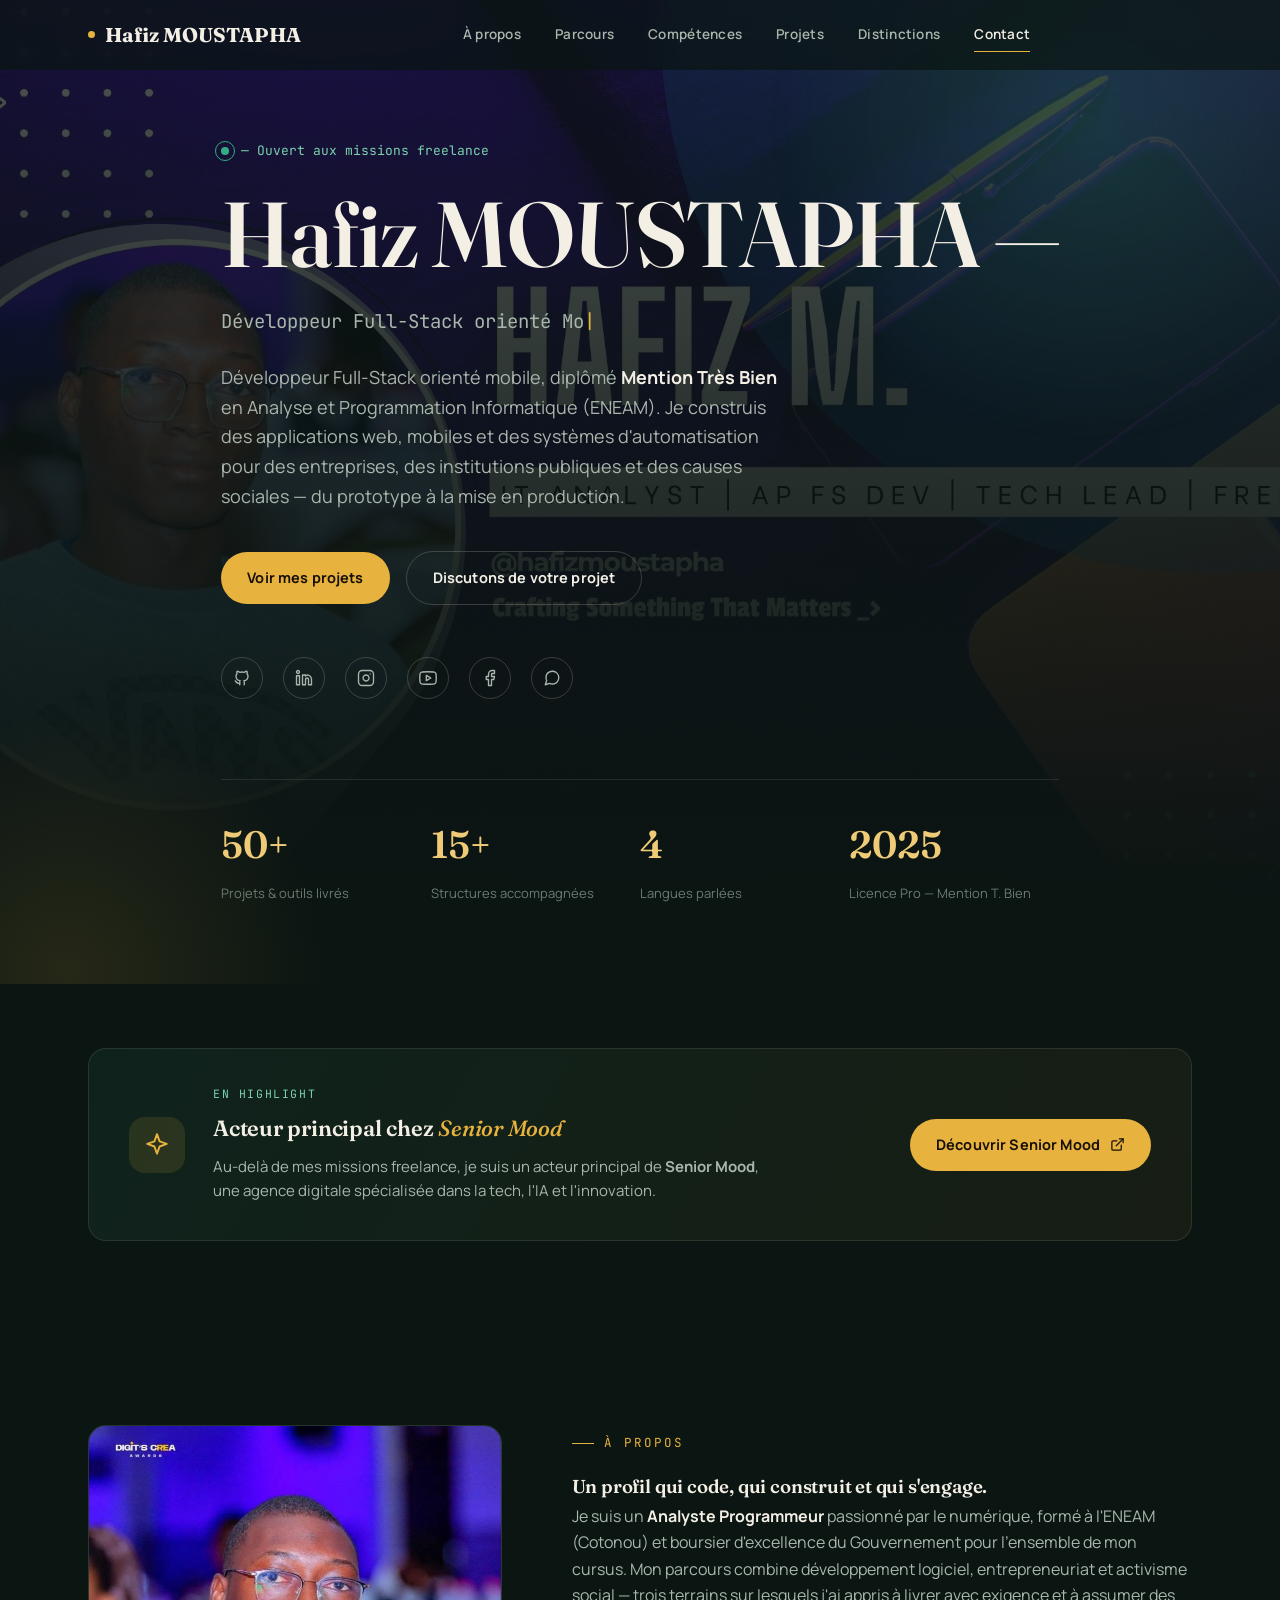
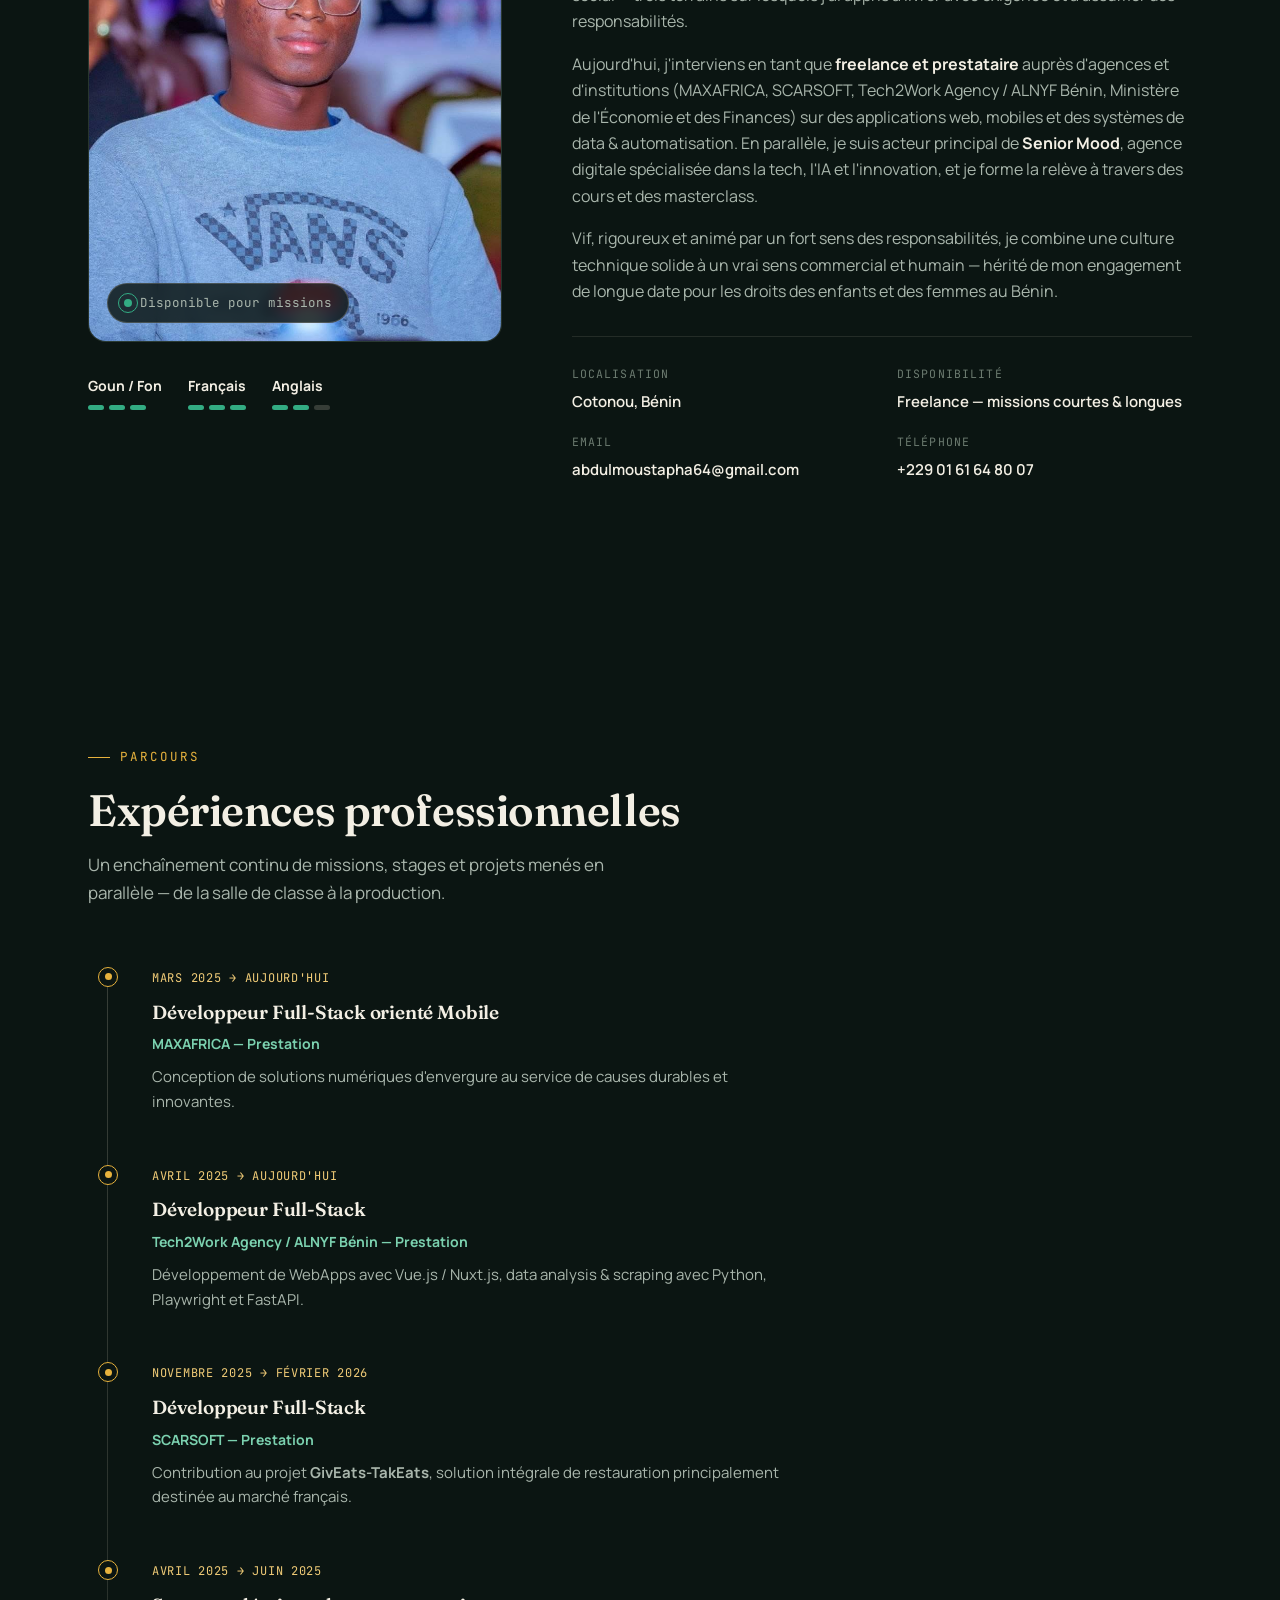
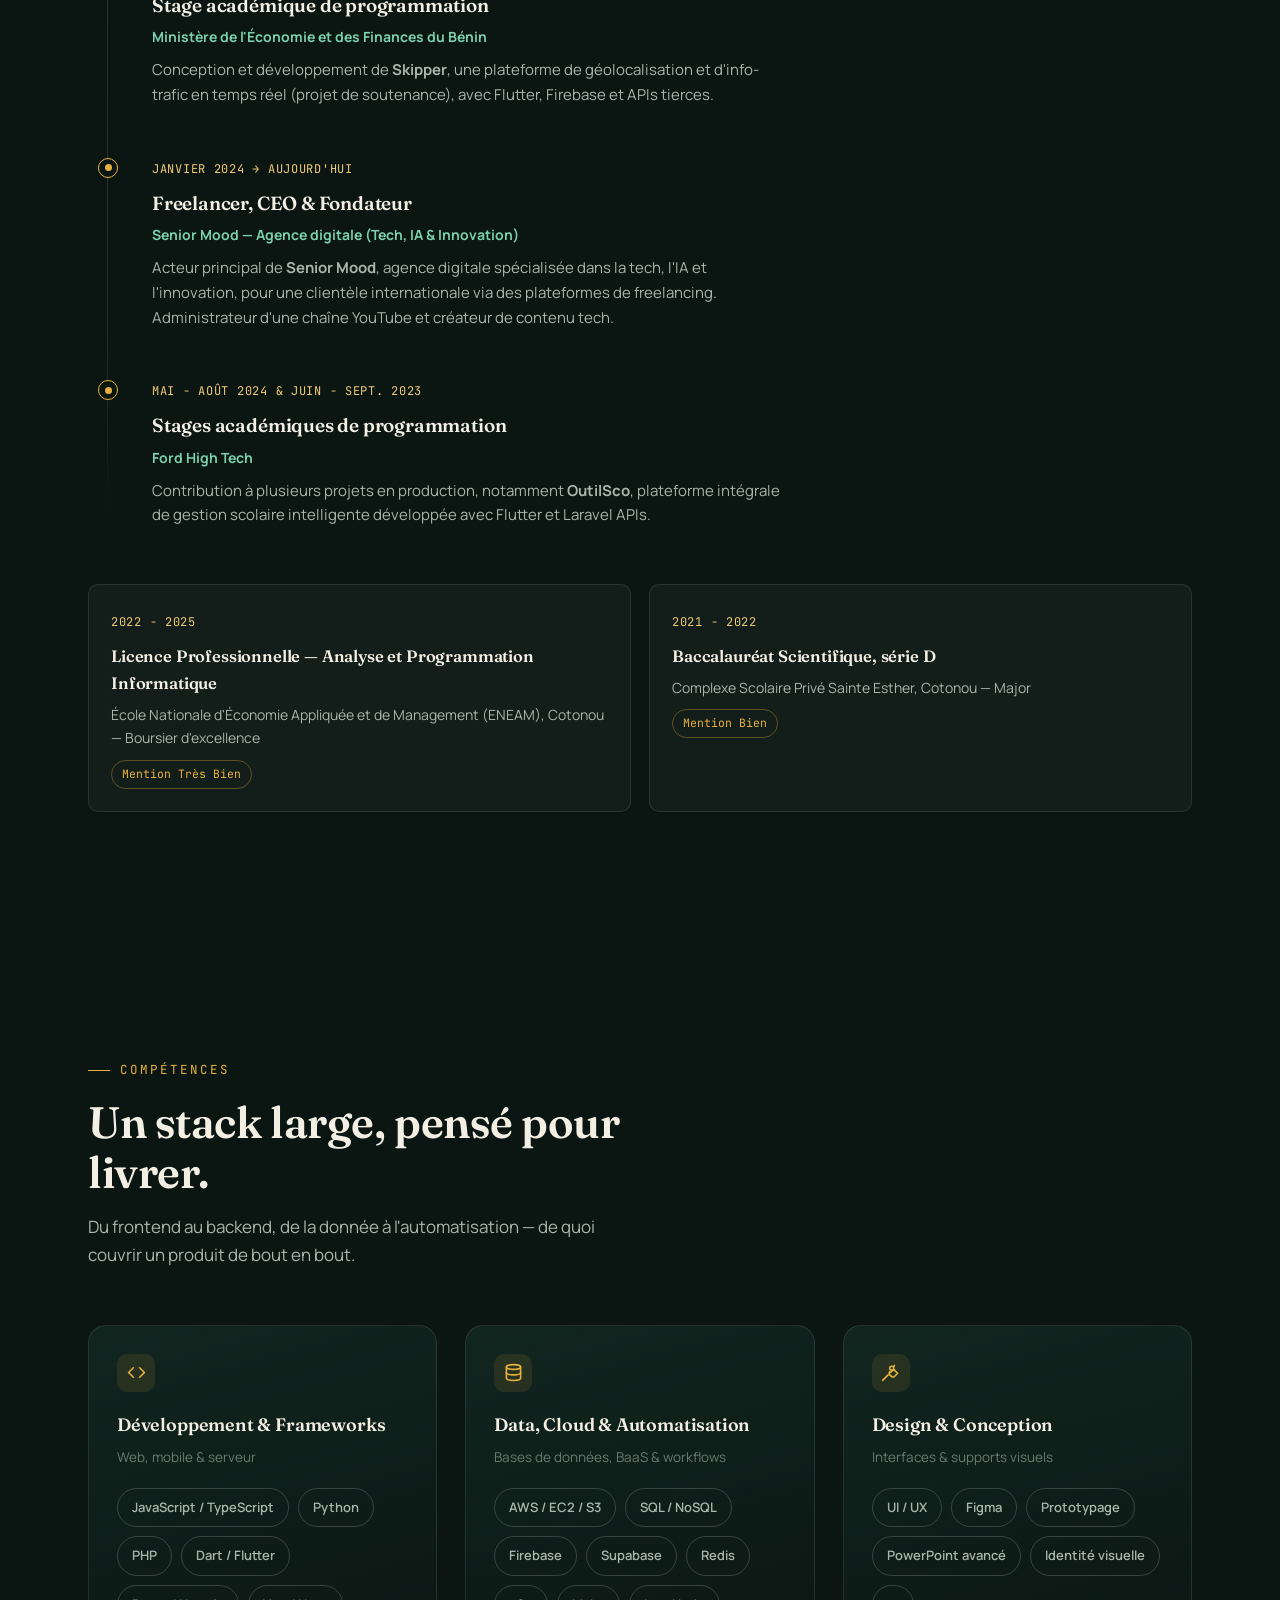
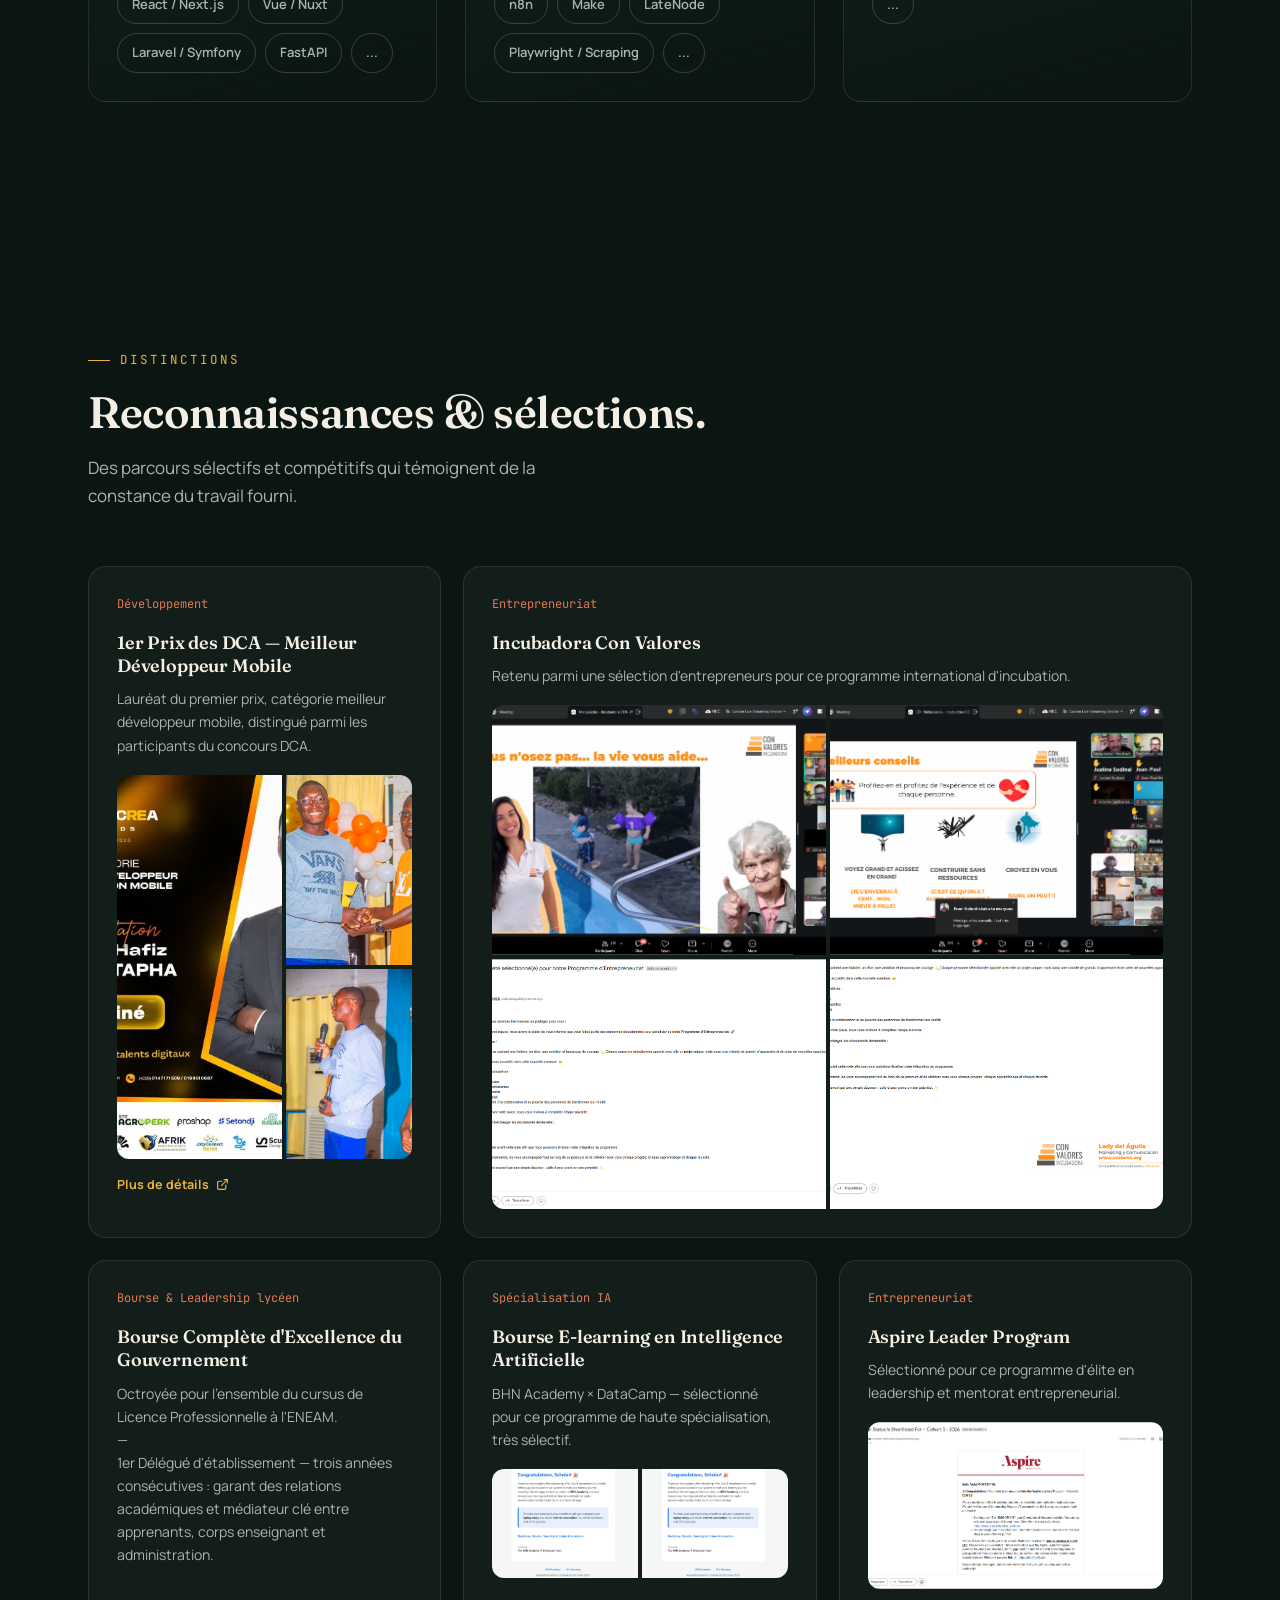
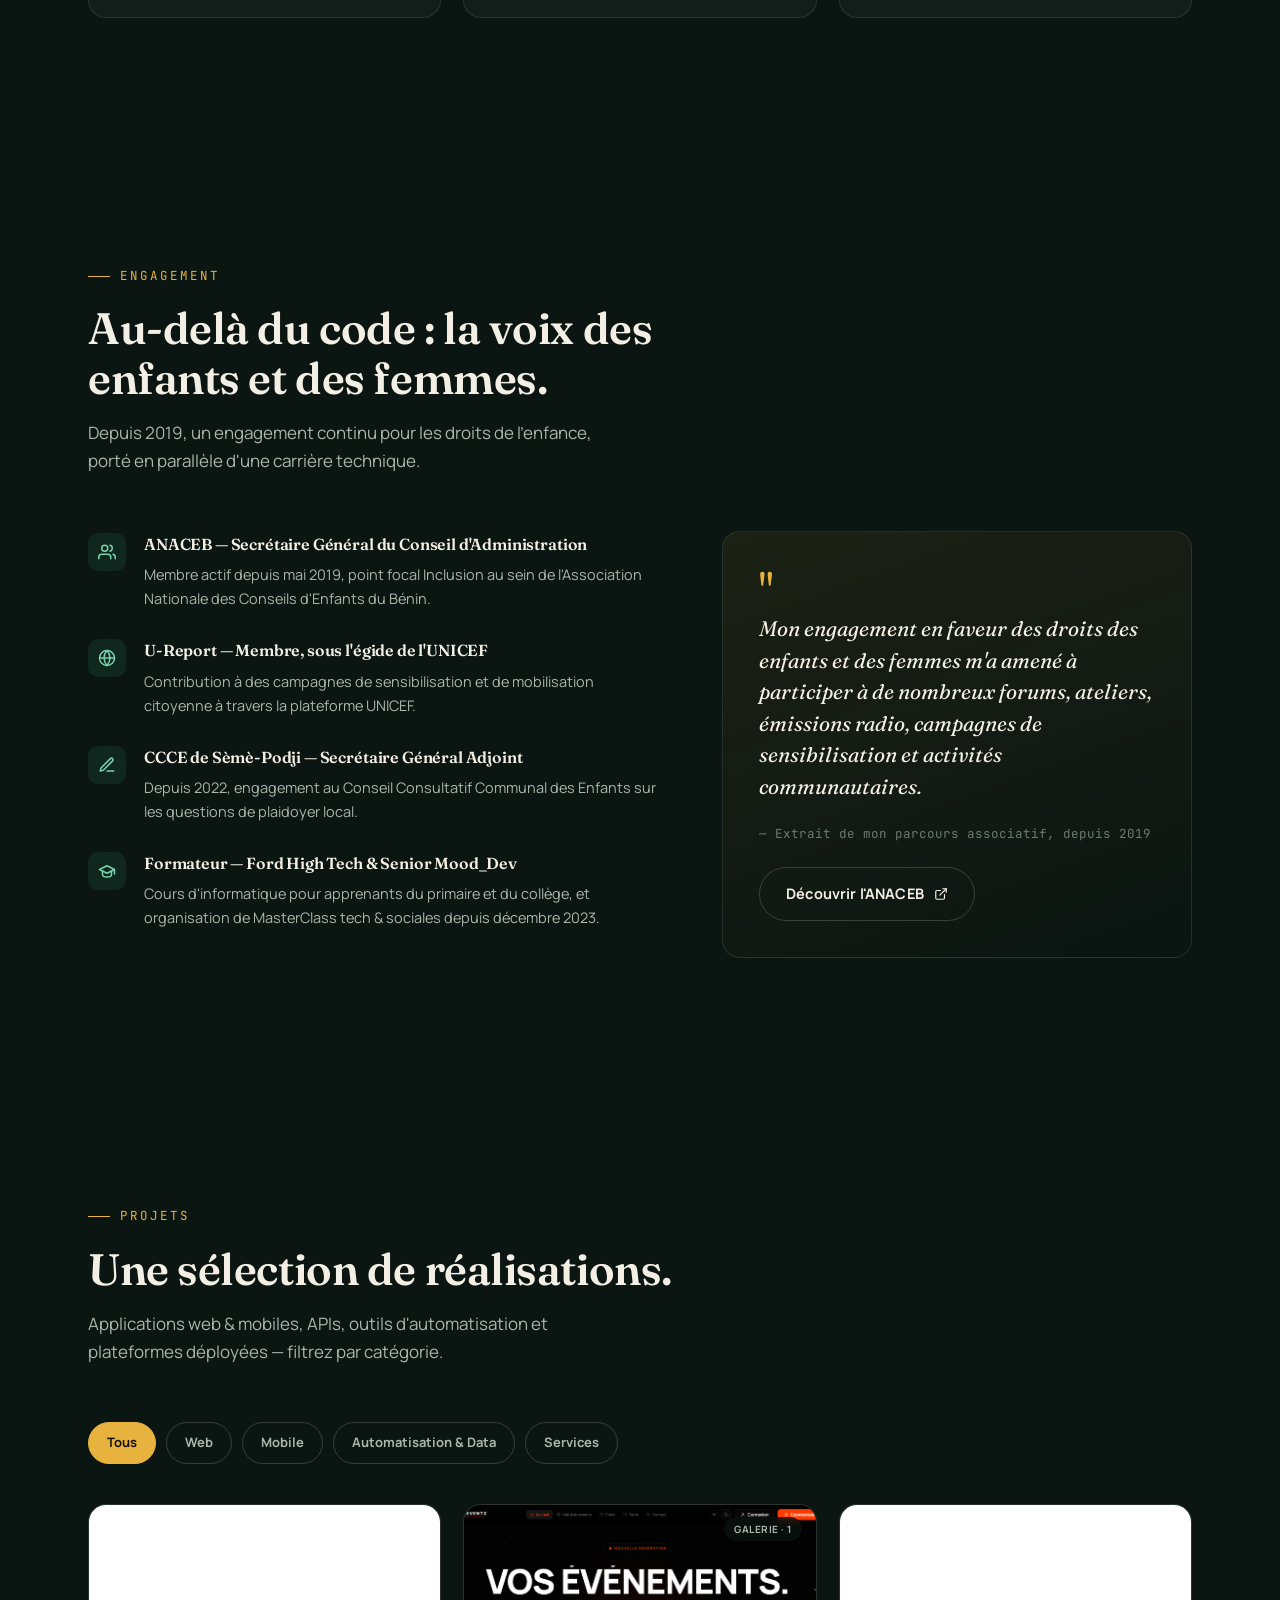
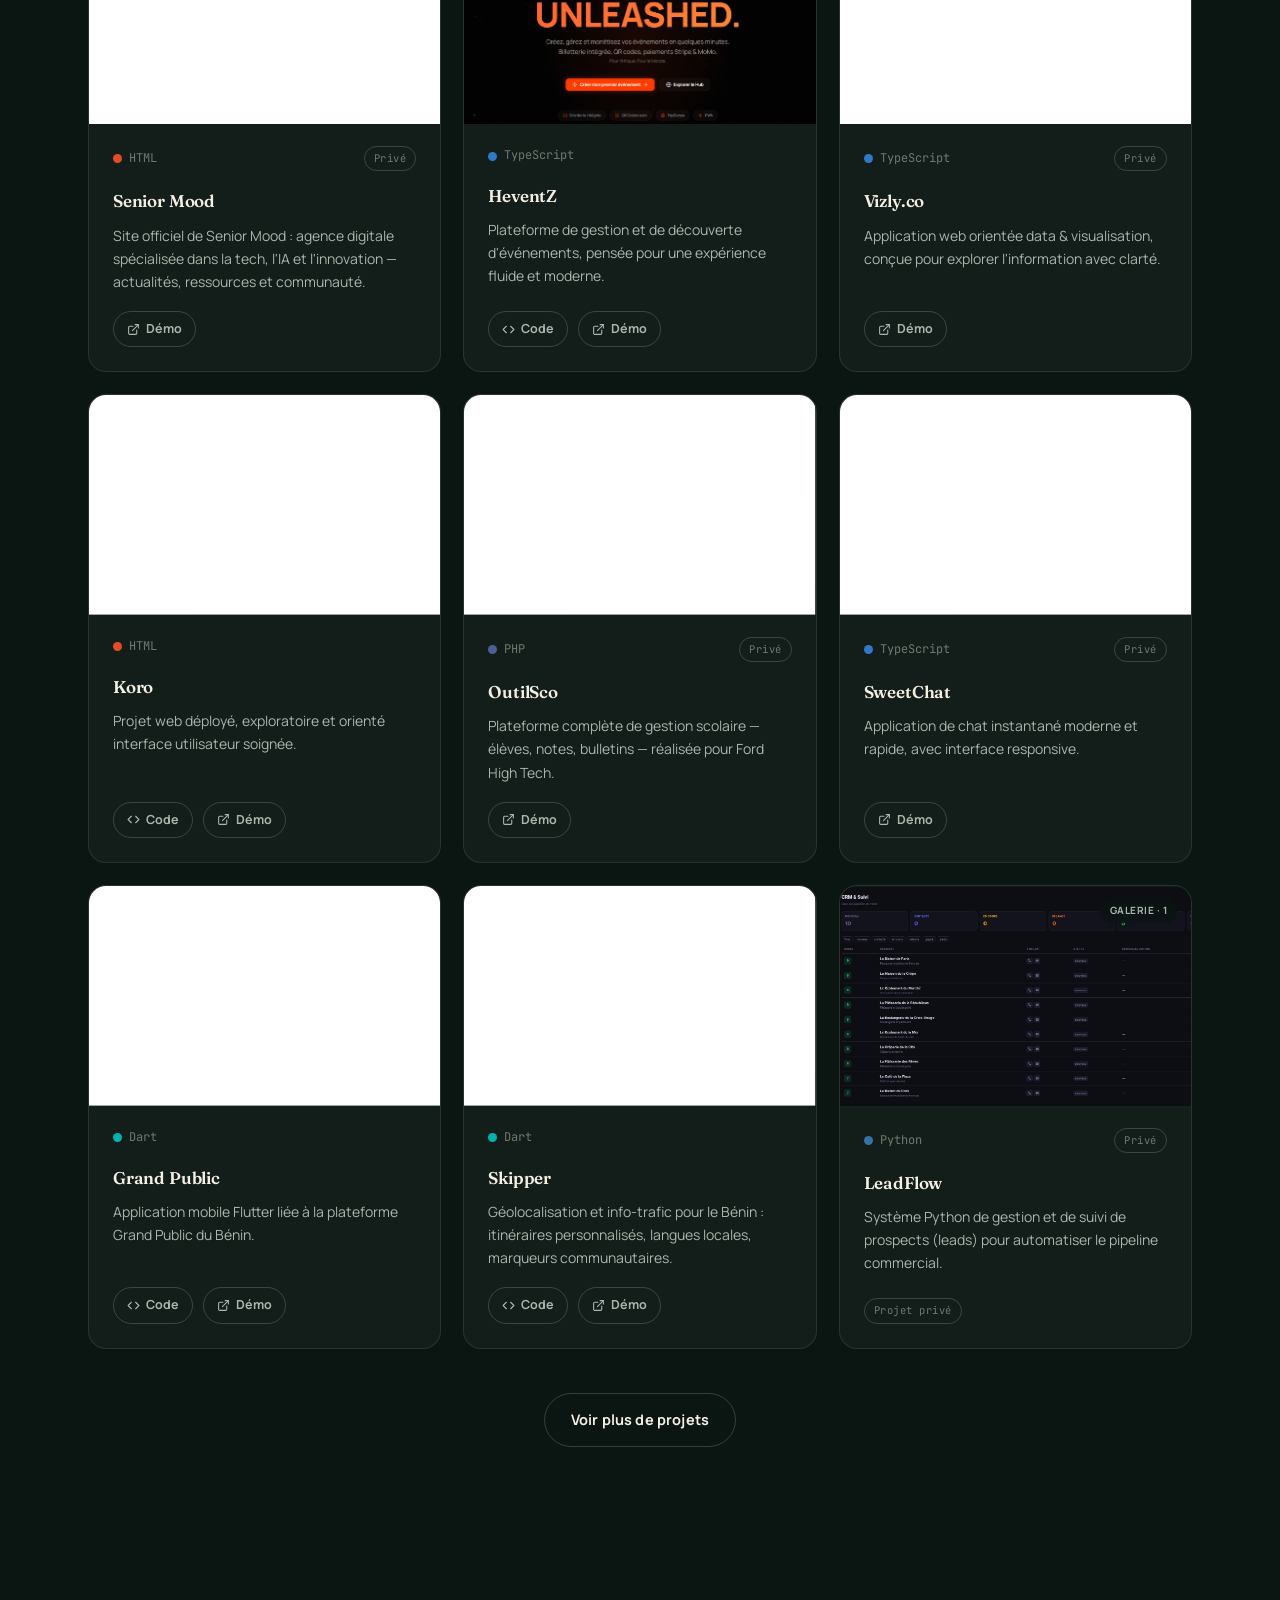
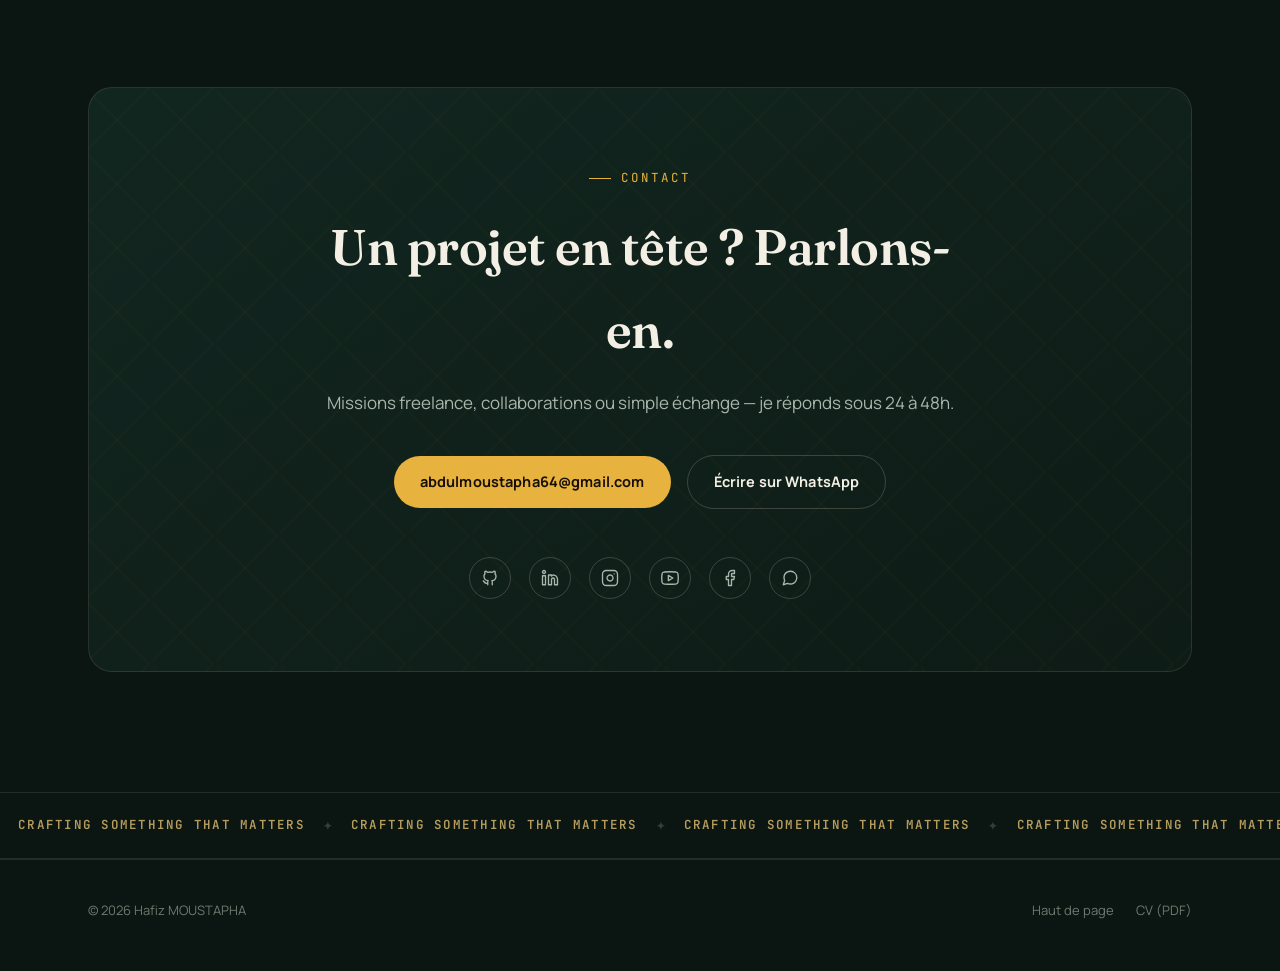
==== commit acddfa69: "dca fin" ====
--- a/index.html
+++ b/index.html
@@ -1334,7 +1334,7 @@
   /* ---------- Projects data + render + filter ---------- */
   var PROJECTS = [
     { name:"Senior Mood", desc:"Site officiel de Senior Mood : agence digitale spécialisée dans la tech, l'IA et l'innovation — actualités, ressources et communauté.", repo:"https://github.com/AbdulHafizMous/smood", live:"https://smood.onrender.com/", lang:"HTML", color:"#e34c26", cat:"web", visibility:"private" },
-    { name:"HeventZ", desc:"Plateforme de gestion et de découverte d'événements, pensée pour une expérience fluide et moderne.", repo:"https://github.com/AbdulHafizMous/HeventZ", live:"https://hevent-z.vercel.app/", lang:"TypeScript", color:"#3178c6", cat:"web", visibility:"private", gallery:["assets/img/portfolio/heventz.png"] },
+    { name:"HeventZ", desc:"Plateforme de gestion et de découverte d'événements, pensée pour une expérience fluide et moderne.", repo:"https://github.com/AbdulHafizMous/HeventZ", live:"https://hevent-z.vercel.app/", lang:"TypeScript", color:"#3178c6", cat:"web", visibility:"public", gallery:["assets/img/portfolio/heventz.png"] },
     { name:"Vizly.co", desc:"Application web orientée data & visualisation, conçue pour explorer l'information avec clarté.", repo:"https://github.com/AbdulHafizMous/vizly.co", live:"https://vizly-co-beta.vercel.app/", lang:"TypeScript", color:"#3178c6", cat:"web", visibility:"private" },
     { name:"Koro", desc:"Projet web déployé, exploratoire et orienté interface utilisateur soignée.", repo:"https://github.com/AbdulHafizMous/koro", live:"https://koro-h7cs.onrender.com/", lang:"HTML", color:"#e34c26", cat:"web", visibility:"public" },
     { name:"OutilSco", desc:"Plateforme complète de gestion scolaire — élèves, notes, bulletins — réalisée pour Ford High Tech.", repo:"https://github.com/AbdulHafizMous/gp-backend", live:"https://outilsco.com/", lang:"PHP", color:"#4f5d95", cat:"web", visibility:"private" },
@@ -1371,7 +1371,7 @@
   function escapeAttr(s){ return String(s).replace(/"/g, "&quot;"); }
 
   function buildCover(p, idx){
-    if(p.live){
+    if(p.live && !(p.gallery && p.gallery.length)){
       return (
         '<div class="proj-cover">'+
           '<div class="pc-frame-wrap"><iframe src="'+escapeAttr(p.live)+'" loading="lazy" tabindex="-1" aria-hidden="true" title="Aperçu de '+escapeAttr(p.name)+'"></iframe></div>'+
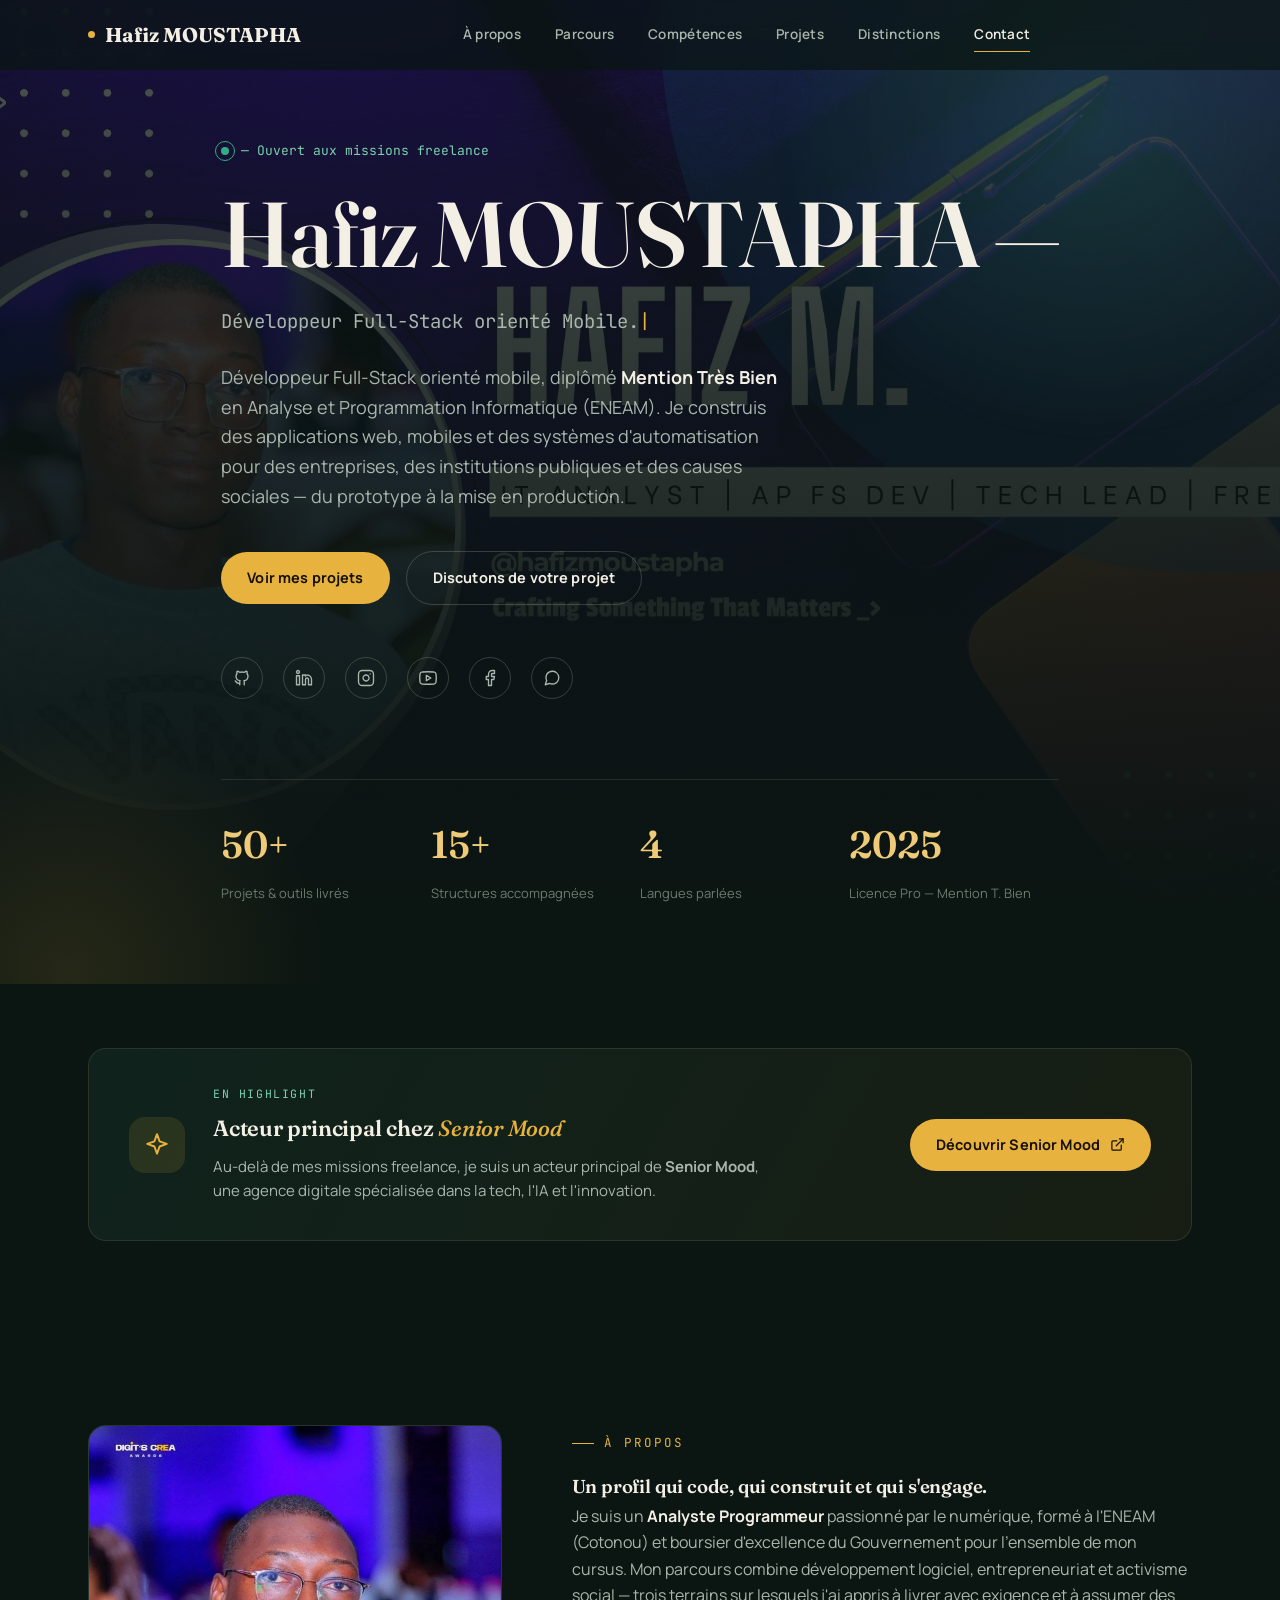
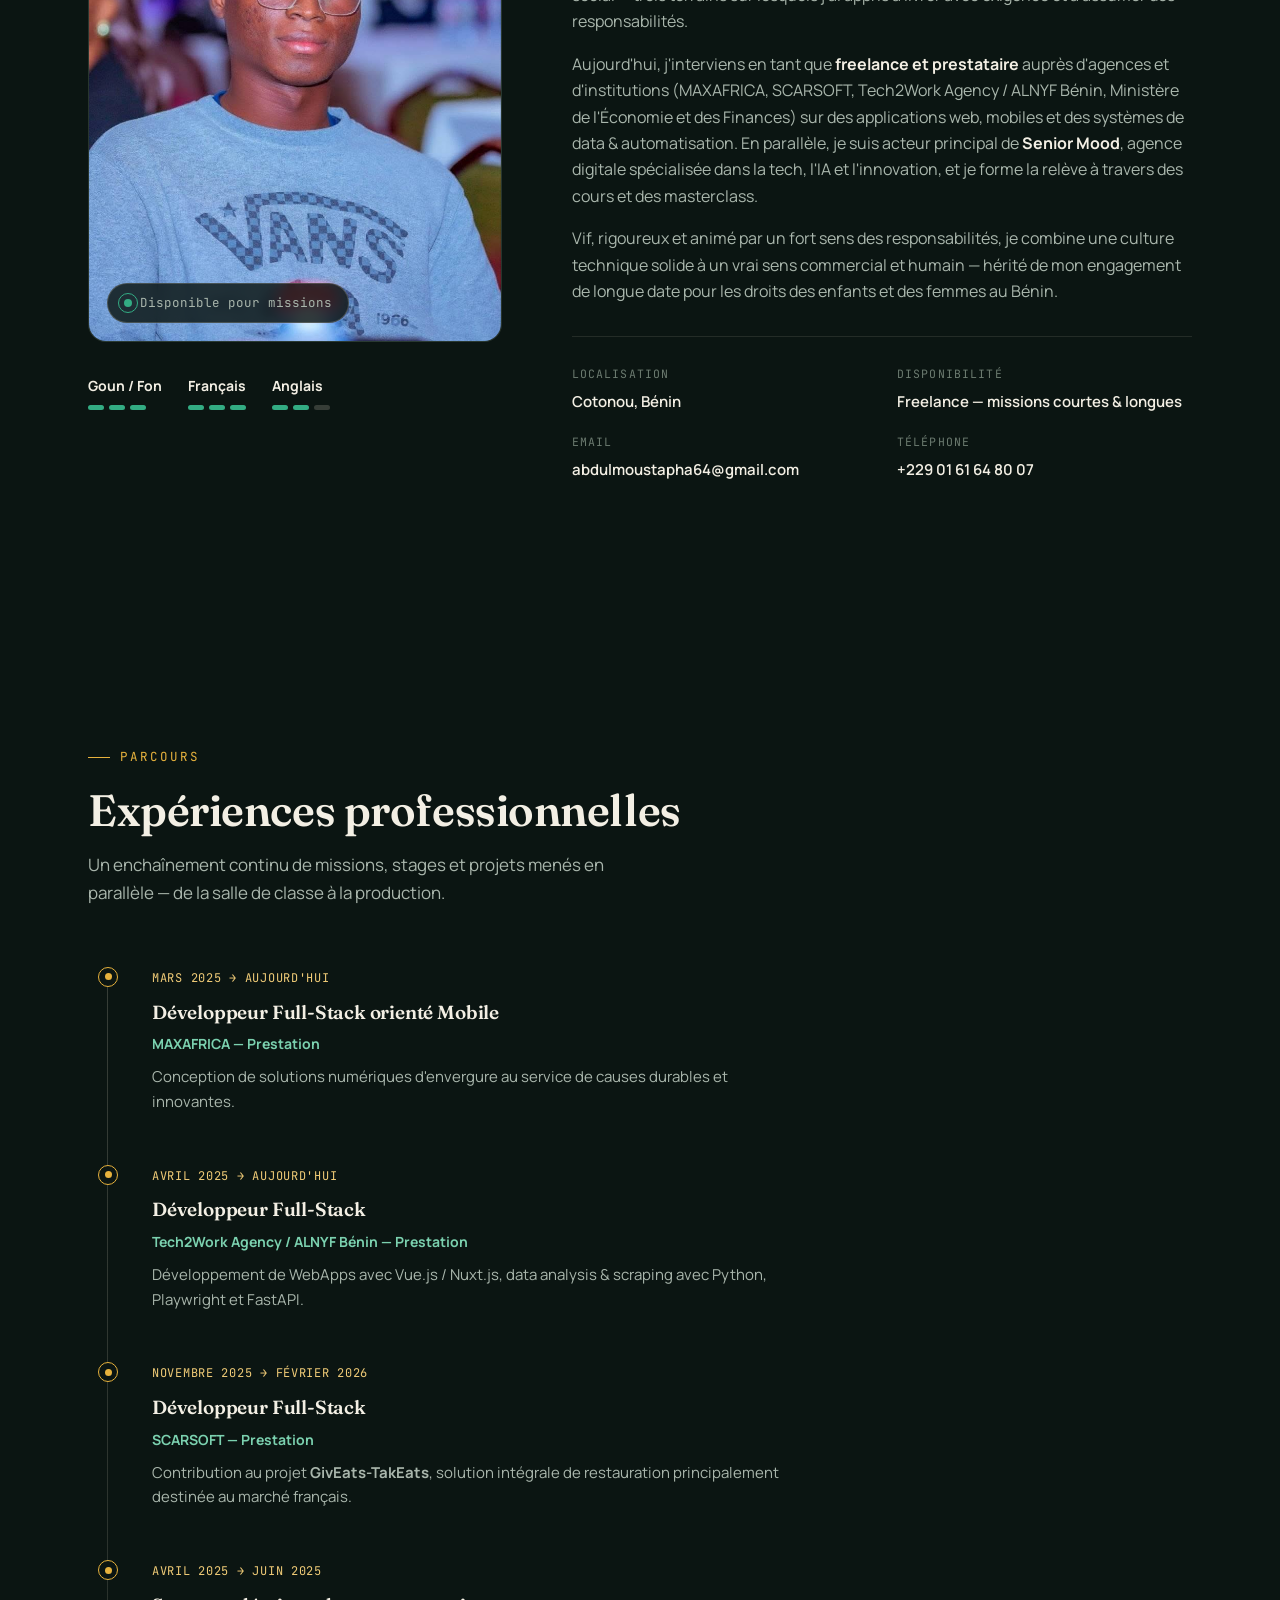
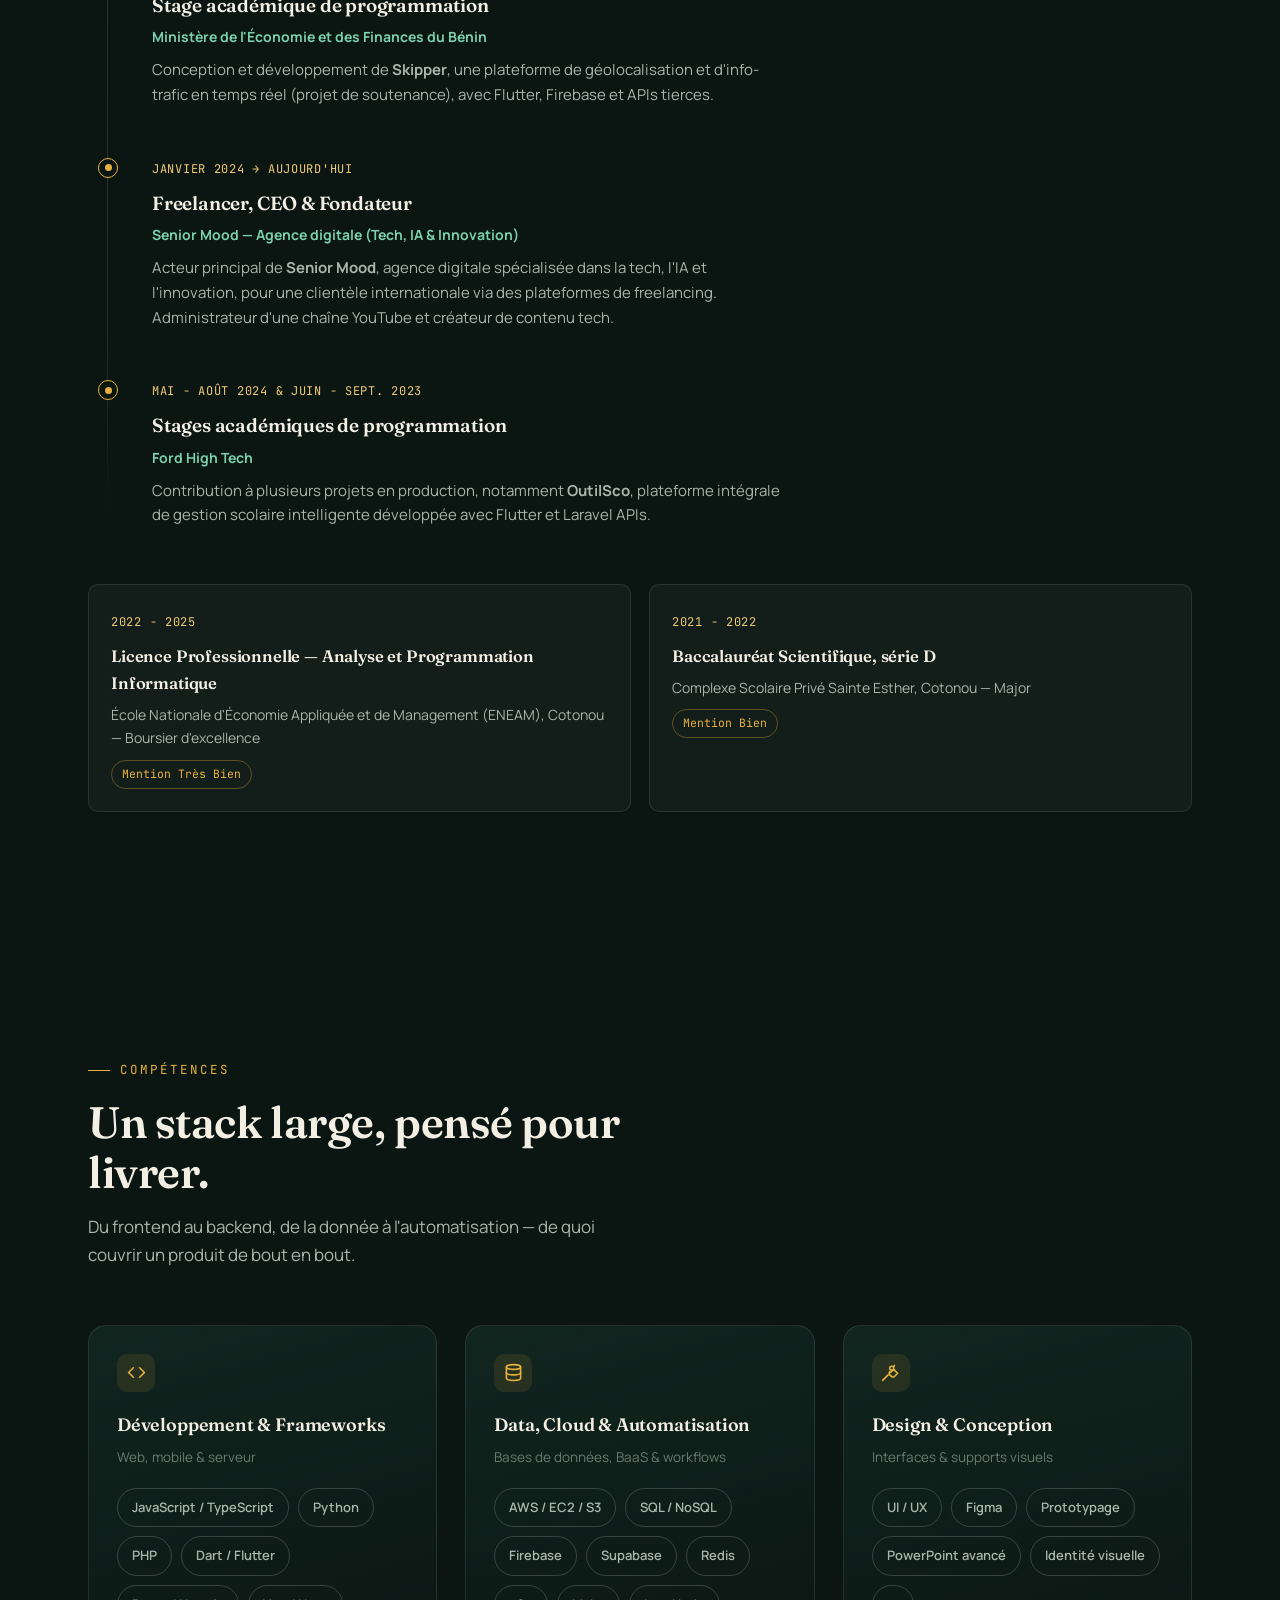
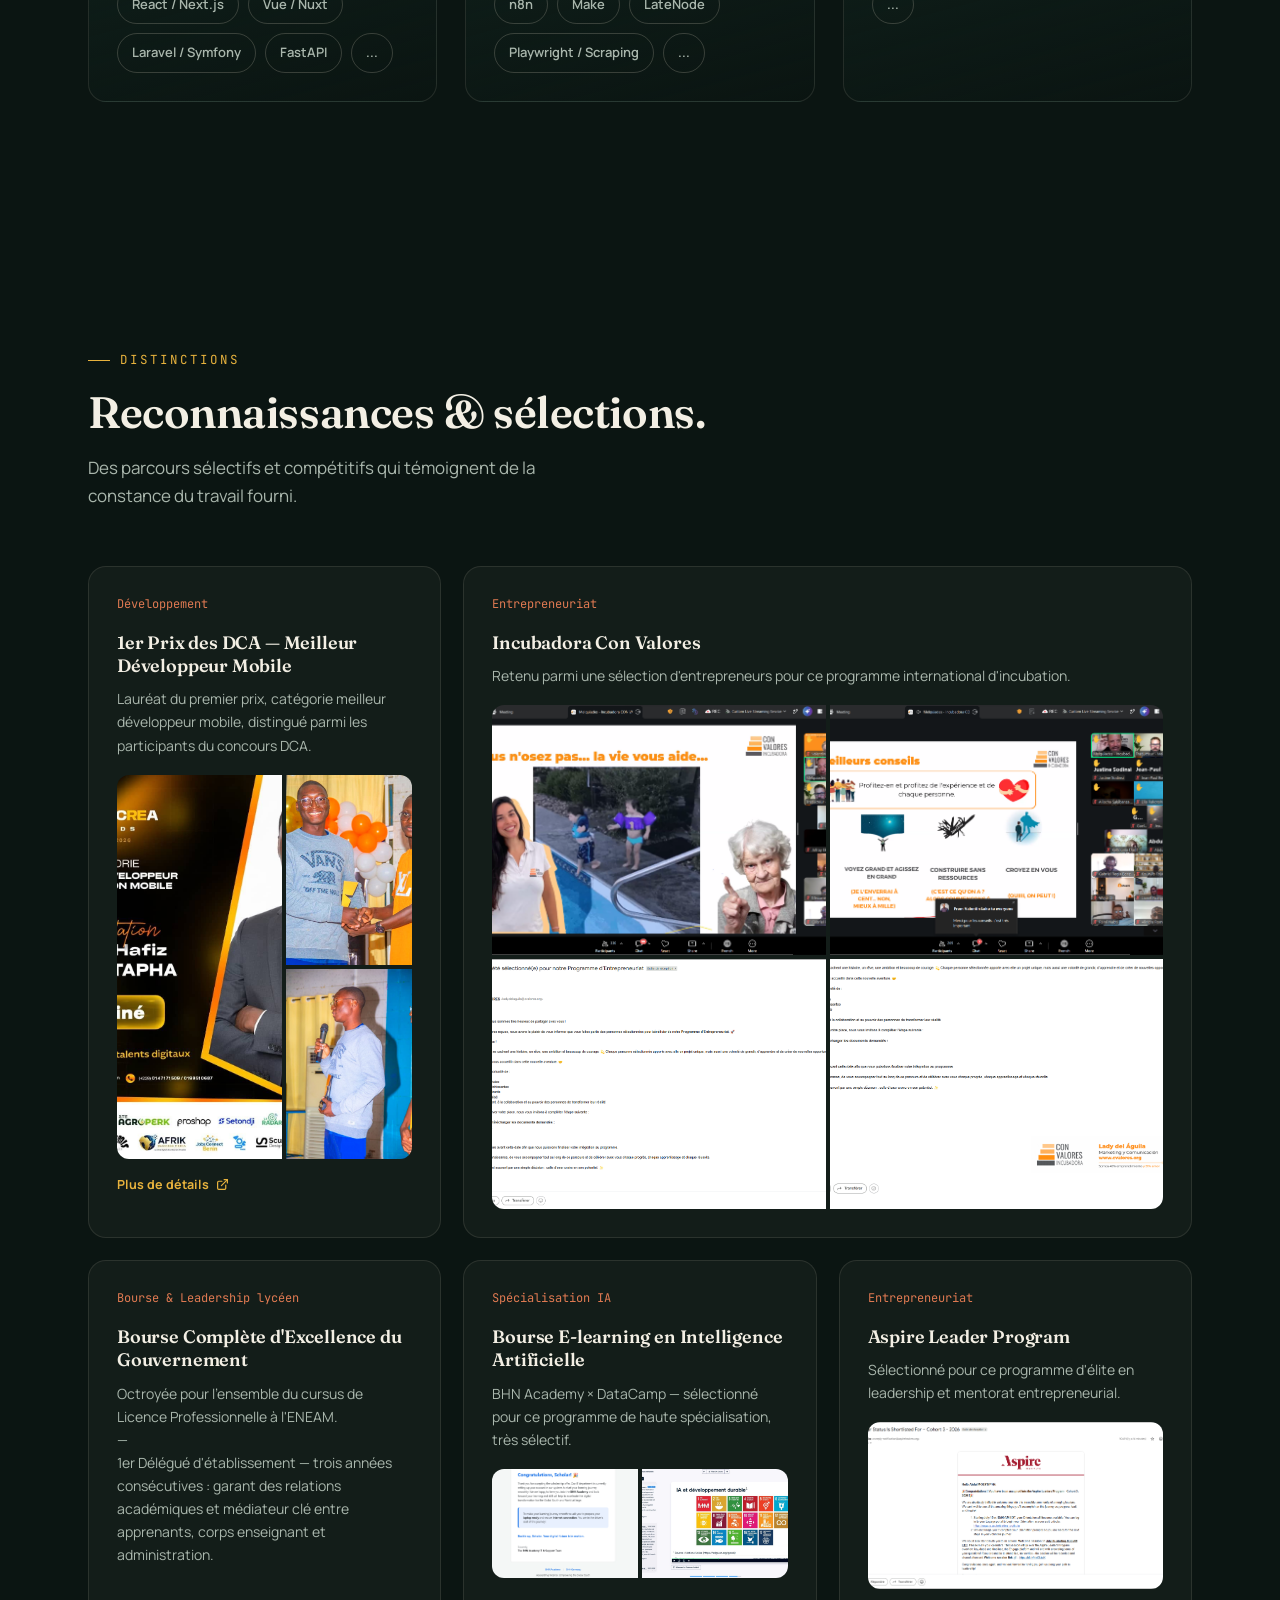
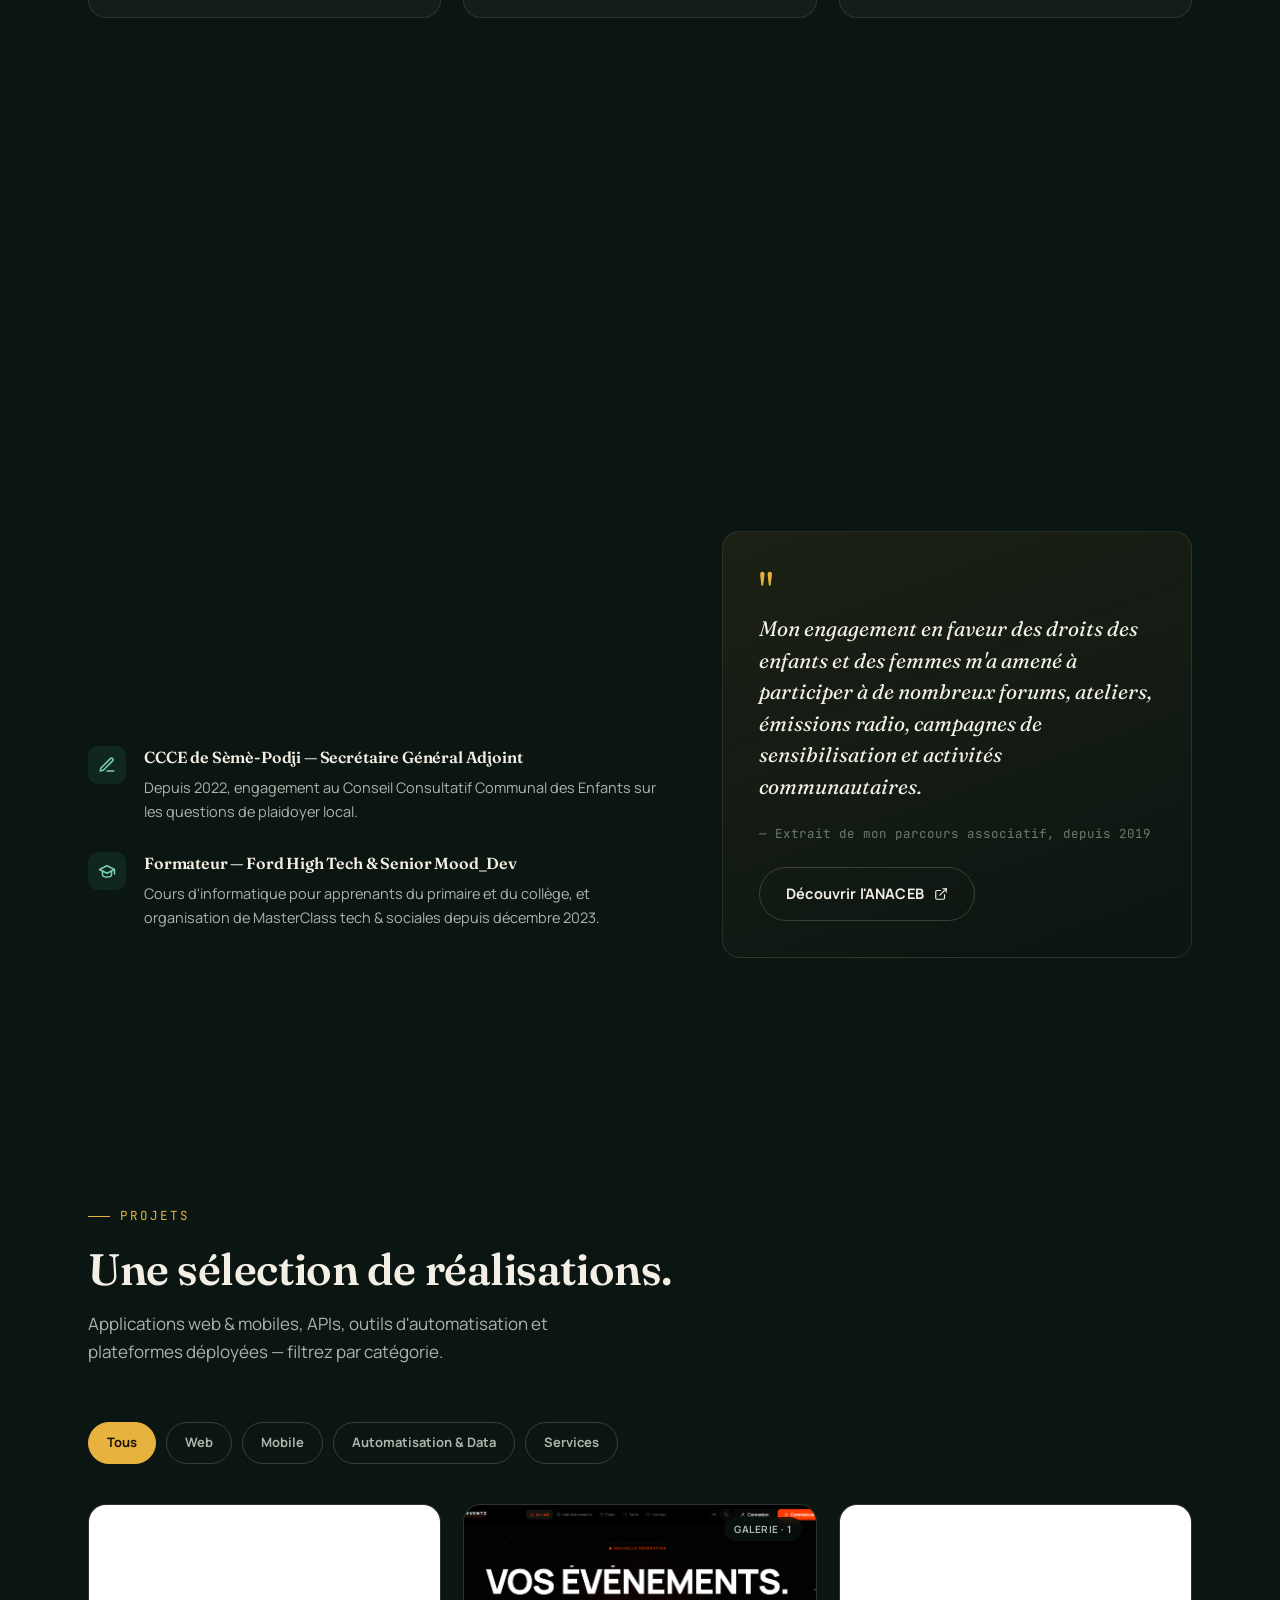
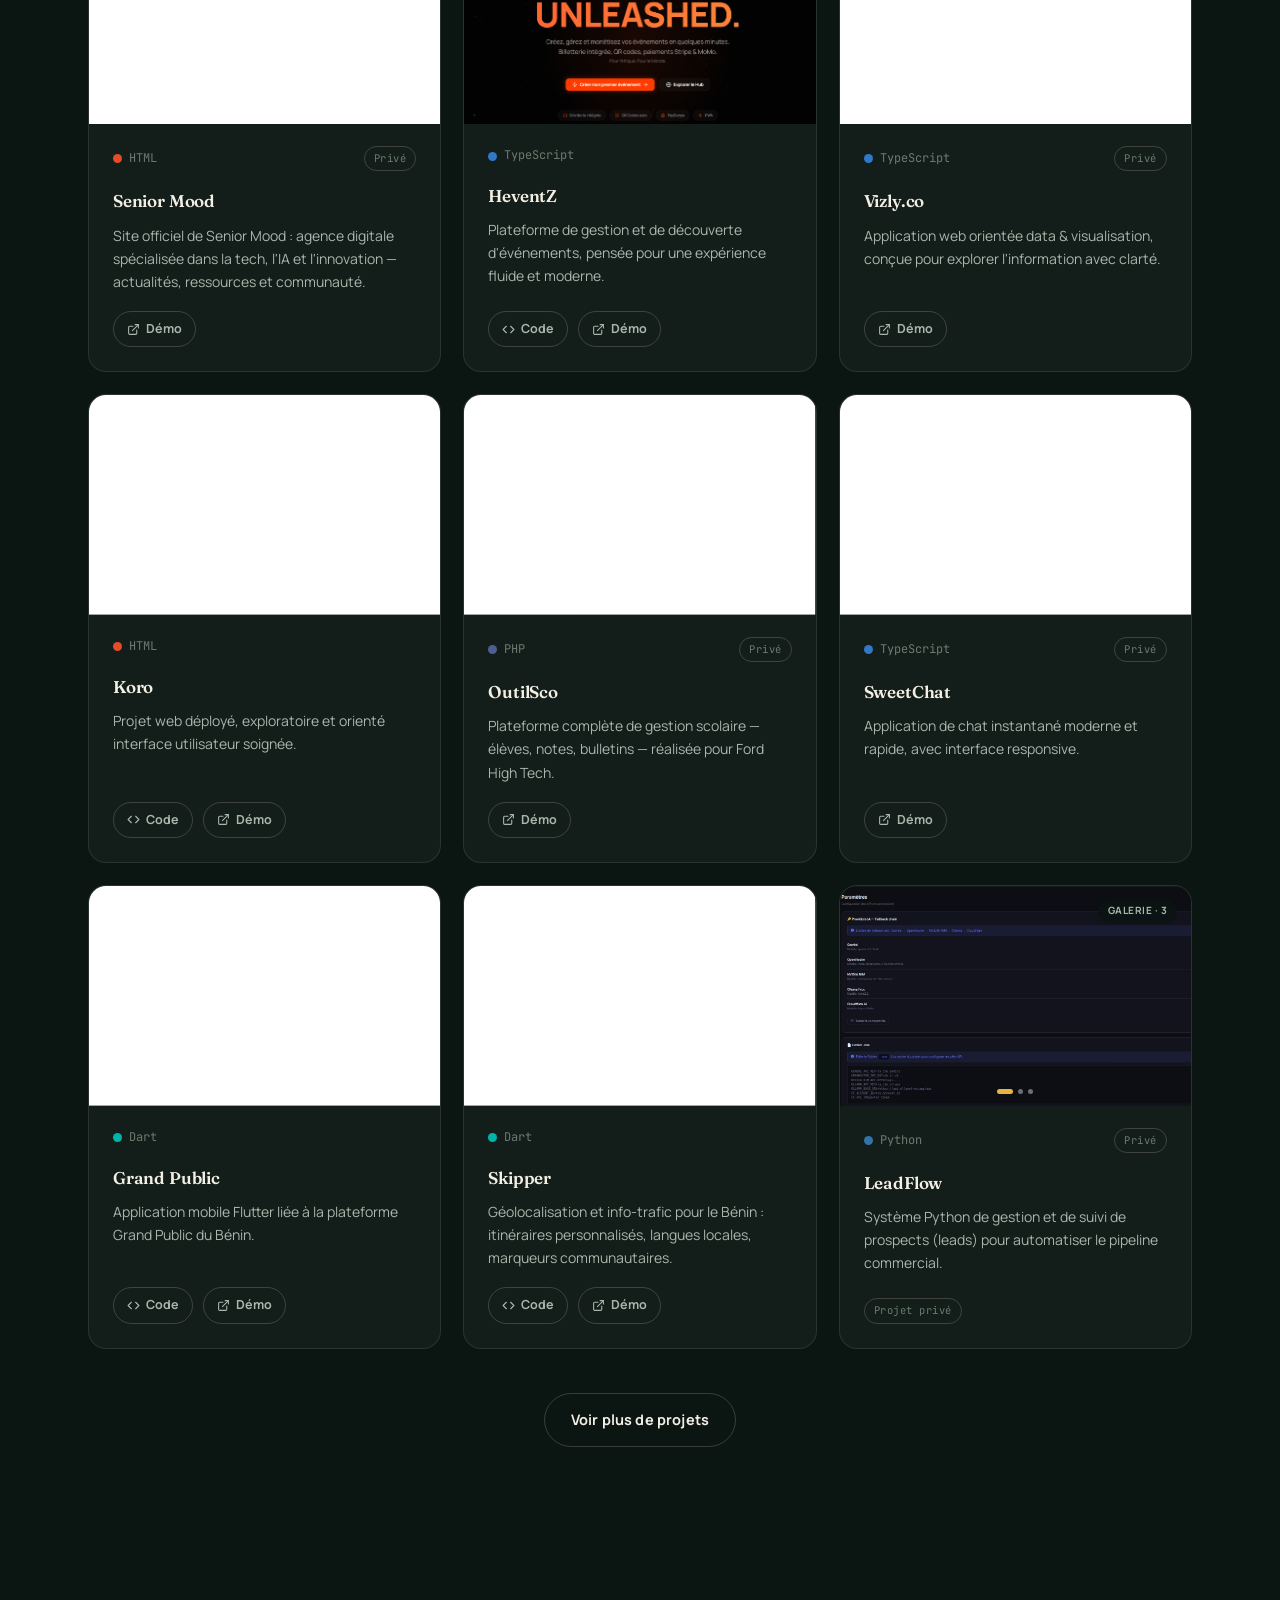
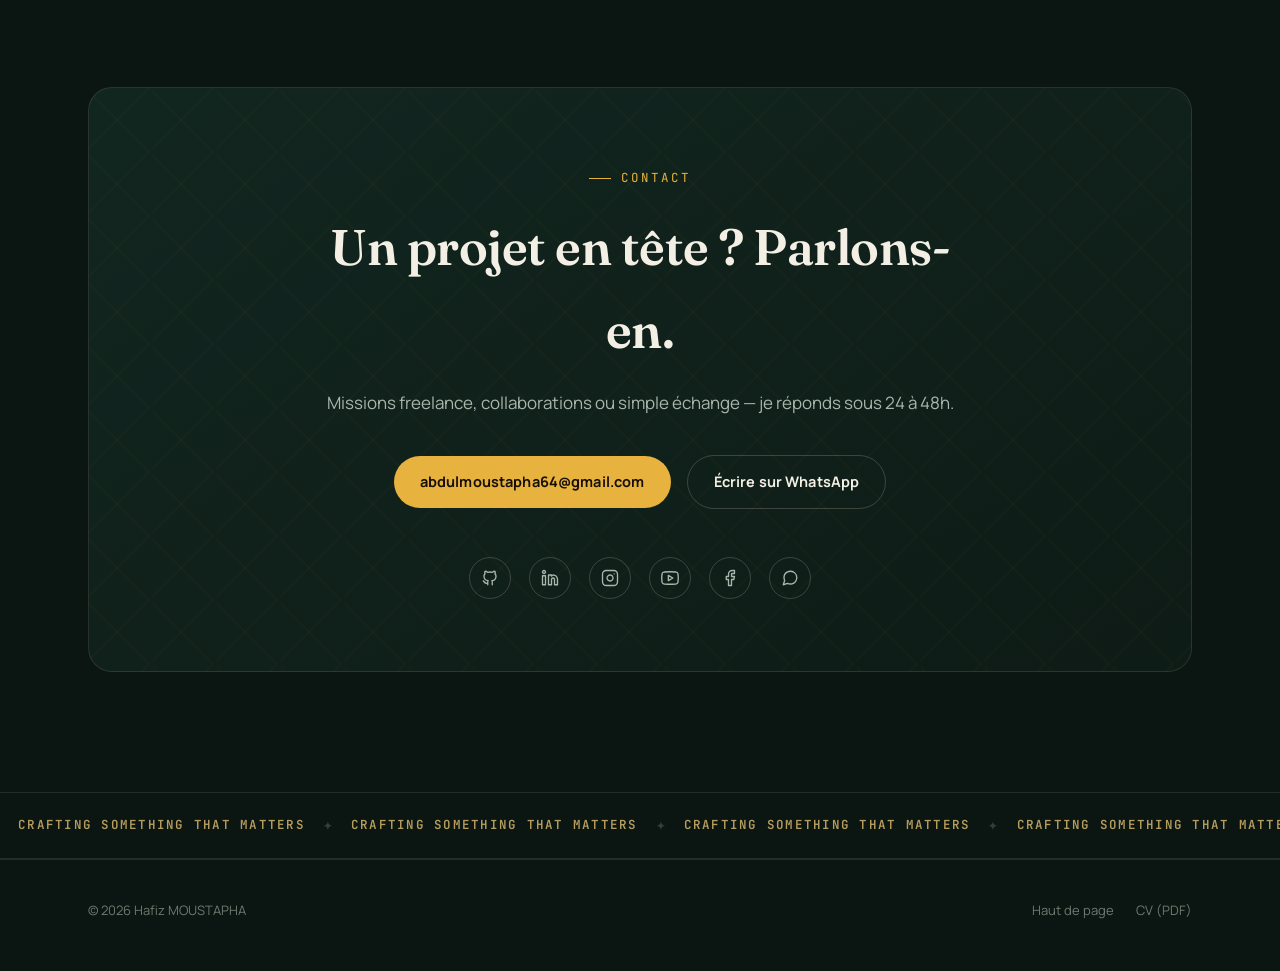
==== commit 46dca828: "ok" ====
--- a/index.html
+++ b/index.html
@@ -1281,7 +1281,7 @@
       cat:"Spécialisation IA", size:"sm",
       title:"Bourse E-learning en Intelligence Artificielle",
       desc:"BHN Academy × DataCamp — sélectionné pour ce programme de haute spécialisation, très sélectif.",
-      images:["assets/img/distinctions/bhn-1.png", "assets/img/distinctions/bhn-1.png"],
+      images:["assets/img/distinctions/bhn-1.png", "assets/img/distinctions/bhn-1.jpeg"],
       link:""
     },
 
@@ -1340,12 +1340,11 @@
     { name:"OutilSco", desc:"Plateforme complète de gestion scolaire — élèves, notes, bulletins — réalisée pour Ford High Tech.", repo:"https://github.com/AbdulHafizMous/gp-backend", live:"https://outilsco.com/", lang:"PHP", color:"#4f5d95", cat:"web", visibility:"private" },
     { name:"SweetChat", desc:"Application de chat instantané moderne et rapide, avec interface responsive.", repo:"https://github.com/AbdulHafizMous/alnyf4tech", live:"https://sweet-chat-doc.vercel.app", lang:"TypeScript", color:"#3178c6", cat:"web", visibility:"private" },
     { name:"Grand Public", desc:"Application mobile Flutter liée à la plateforme Grand Public du Bénin.", repo:"https://github.com/AbdulHafizMous/gp-mobile", live:"https://grandpublic.bj", lang:"Dart", color:"#00b4ab", cat:"mobile", visibility:"public" },
-    { name:"Skipper", desc:"Géolocalisation et info-trafic pour le Bénin : itinéraires personnalisés, langues locales, marqueurs communautaires.", repo:"https://github.com/AbdulHafizMous/task-manager-wt", live:"https://skipper-vf.onrender.com/docs", lang:"Dart", color:"#00b4ab", cat:"mobile", visibility:"public" },
-    { name:"LeadFlow", desc:"Système Python de gestion et de suivi de prospects (leads) pour automatiser le pipeline commercial.", repo:"https://github.com/AbdulHafizMous/leadflow", lang:"Python", color:"#3572a5", cat:"auto", visibility:"private", gallery:["assets/img/portfolio/leadflow.jpeg"] },
+    { name:"Skipper", desc:"Géolocalisation et info-trafic pour le Bénin : itinéraires personnalisés, langues locales, marqueurs communautaires.", repo:"https://github.com/AbdulHafizMous/skipper", live:"https://skipper-vf.onrender.com/docs", lang:"Dart", color:"#00b4ab", cat:"mobile", visibility:"public" },
+    { name:"LeadFlow", desc:"Système Python de gestion et de suivi de prospects (leads) pour automatiser le pipeline commercial.", repo:"https://github.com/AbdulHafizMous/leadflow", lang:"Python", color:"#3572a5", cat:"auto", visibility:"private", gallery:["assets/img/portfolio/leadflow-1.jpeg", "assets/img/portfolio/leadflow-2.jpeg", "assets/img/portfolio/leadflow-3.jpeg"] },
     { name:"CSV Editor", desc:"Système simplifié de gestion de fichiers CSV, open source et modulable.", repo:"https://github.com/AbdulHafizMous/webschool", lang:"HTML", color:"#e34c26", cat:"web", visibility:"public" },
     { name:"Haftuber", desc:"Outil Python autour de l'automatisation et de la manipulation de contenus.", repo:"https://github.com/AbdulHafizMous/haftuber", lang:"Python", color:"#3572a5", cat:"auto", visibility:"private", gallery:[] },
     { name:"ShortMaster", desc:"Outil web pour la gestion et le raccourcissement de liens.", repo:"https://github.com/AbdulHafizMous/shortmaster", lang:"HTML", color:"#e34c26", cat:"web", visibility:"private" },
-    { name:"LeadFlow", desc:"Système Python de gestion et de suivi de prospects (leads) pour automatiser le pipeline commercial.", repo:"https://github.com/AbdulHafizMous/leadflow", lang:"Python", color:"#3572a5", cat:"auto", visibility:"private", gallery:["assets/img/portfolio/leadflow.jpeg"] },
     { name:"Profile — Portfolio mono-page", desc:"Portfolio descriptif minimaliste, conçu pour présenter un profil en une seule page.", repo:"https://github.com/AbdulHafizMous/profile", lang:"HTML", color:"#e34c26", cat:"web", visibility:"public" },
     { name:"Utils", desc:"Collection de scripts et utilitaires Python partagés avec la communauté.", repo:"https://github.com/AbdulHafizMous/utils", lang:"Python", color:"#3572a5", cat:"auto", visibility:"public" },
     { name:"Hafiz Pro D-Line", desc:"Projet Python d'automatisation et de traitement de données personnalisé.", repo:"https://github.com/AbdulHafizMous/hafiz-pro-d-line", lang:"Python", color:"#3572a5", cat:"auto", visibility:"private" },
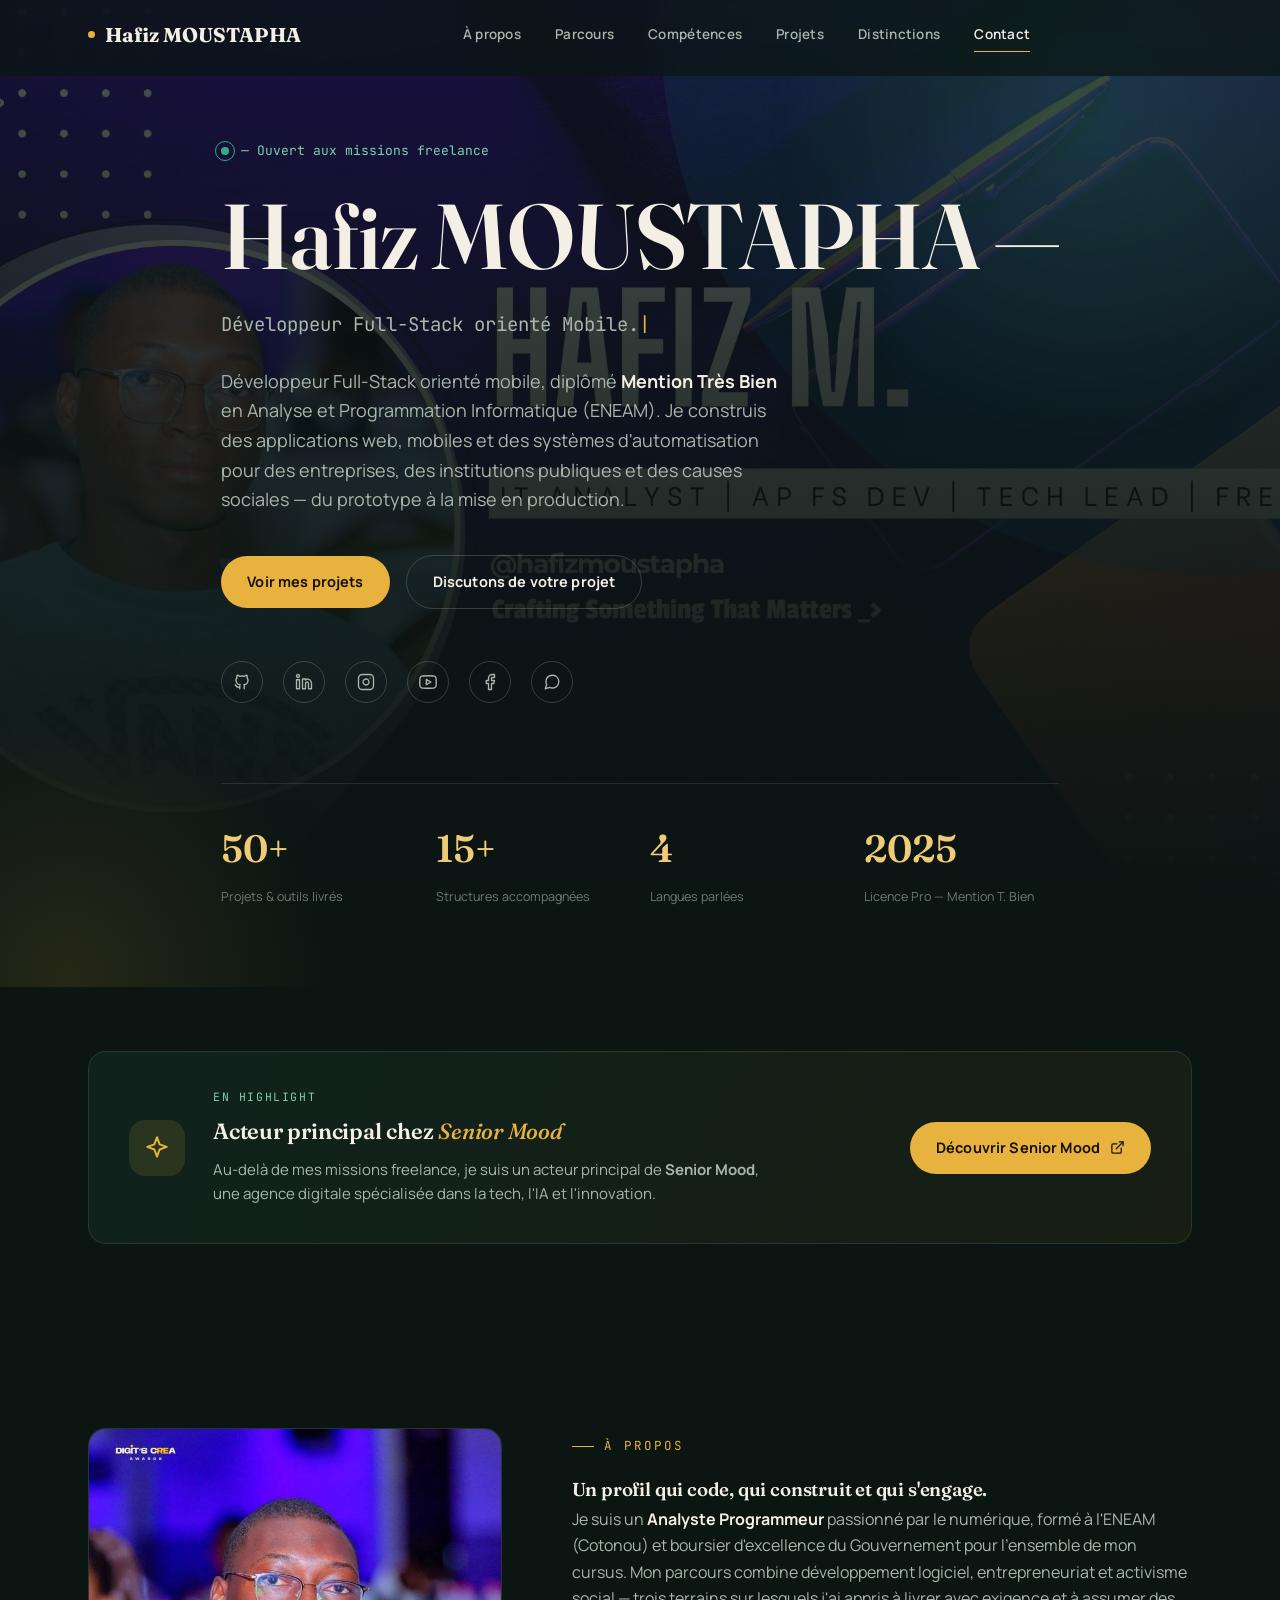
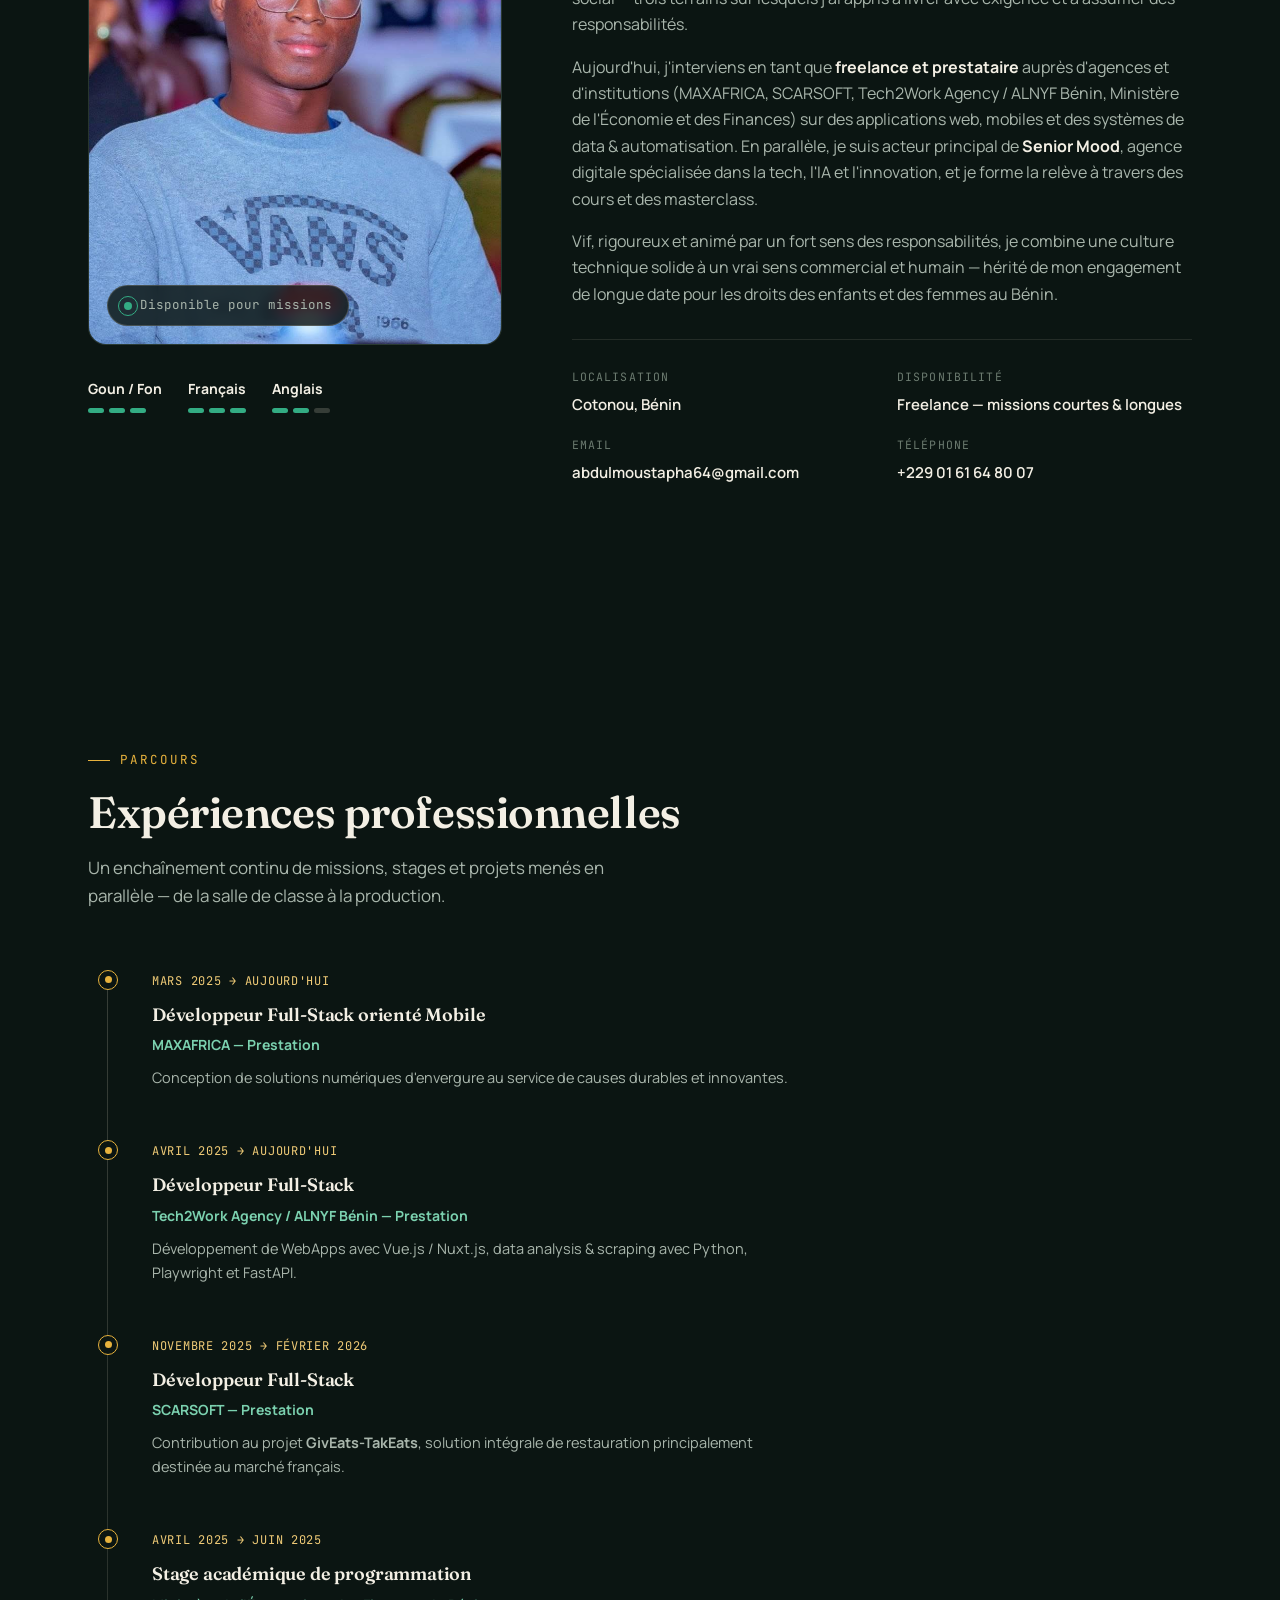
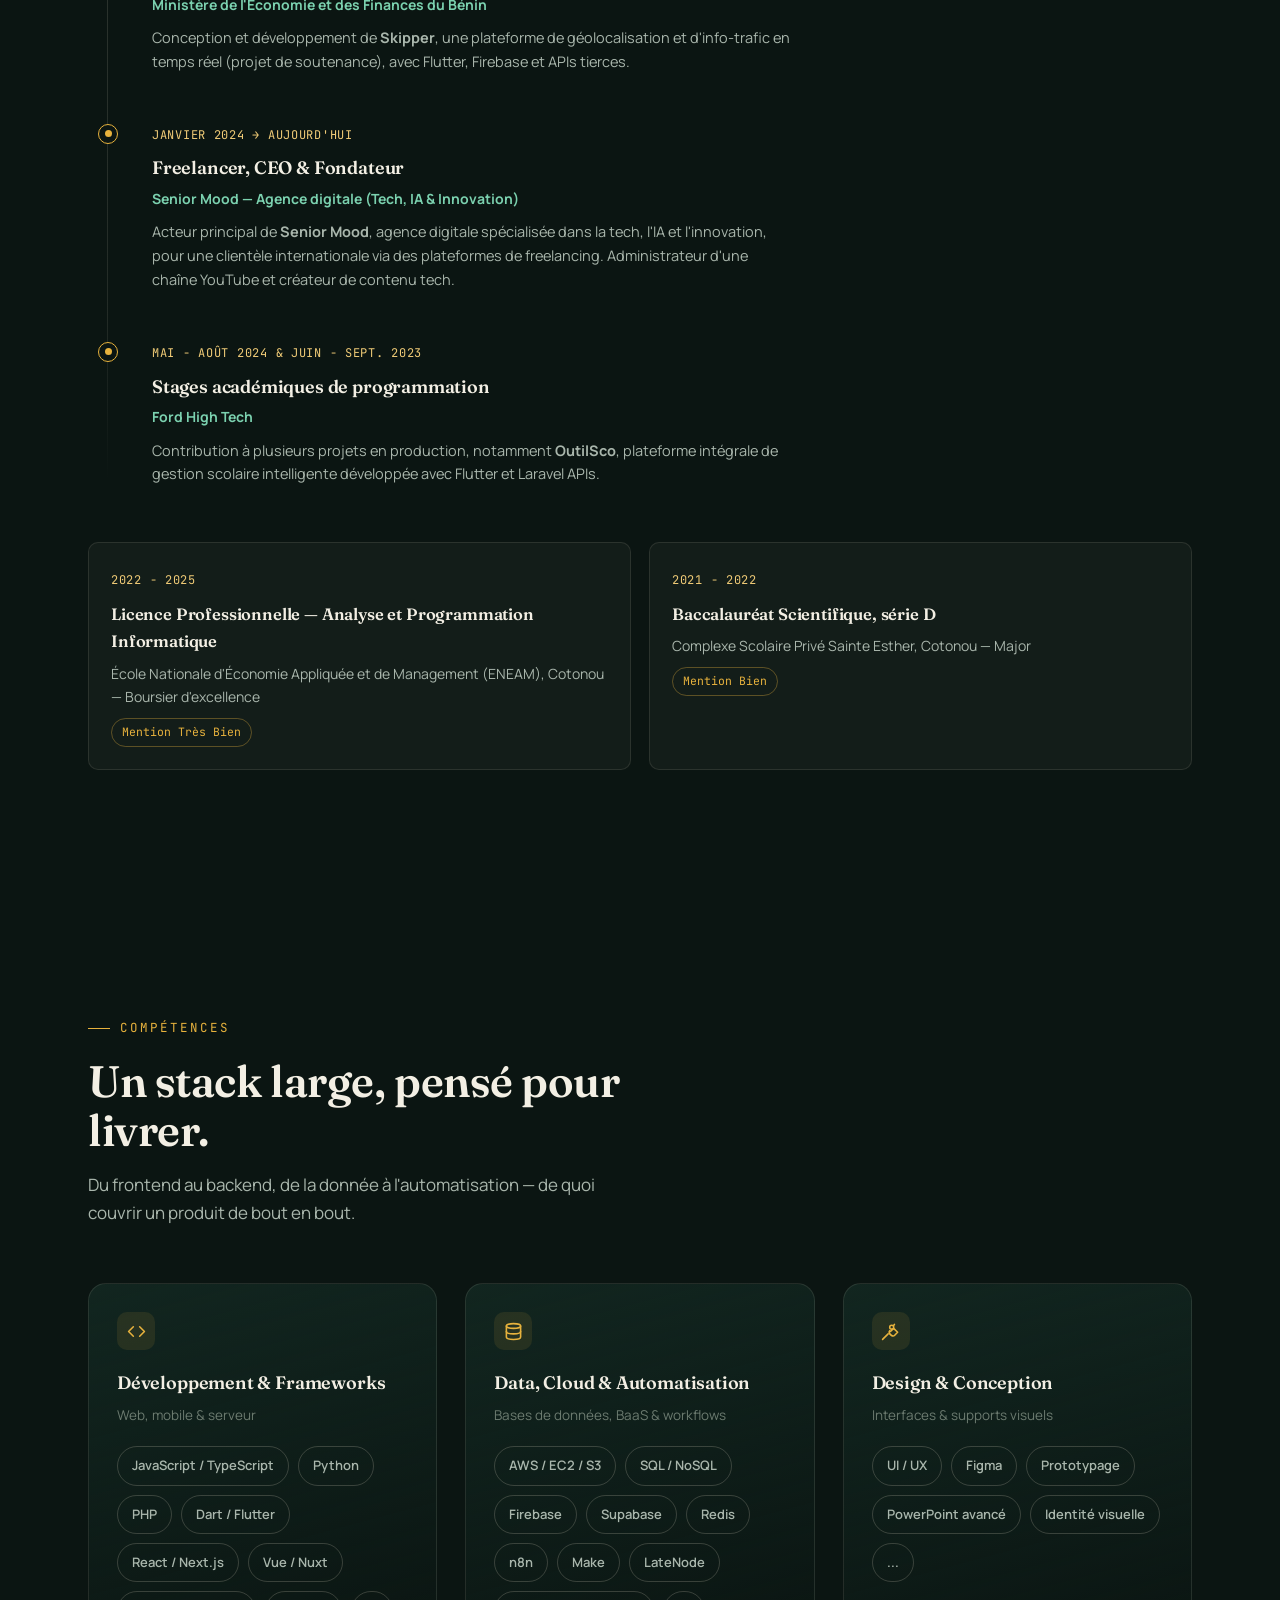
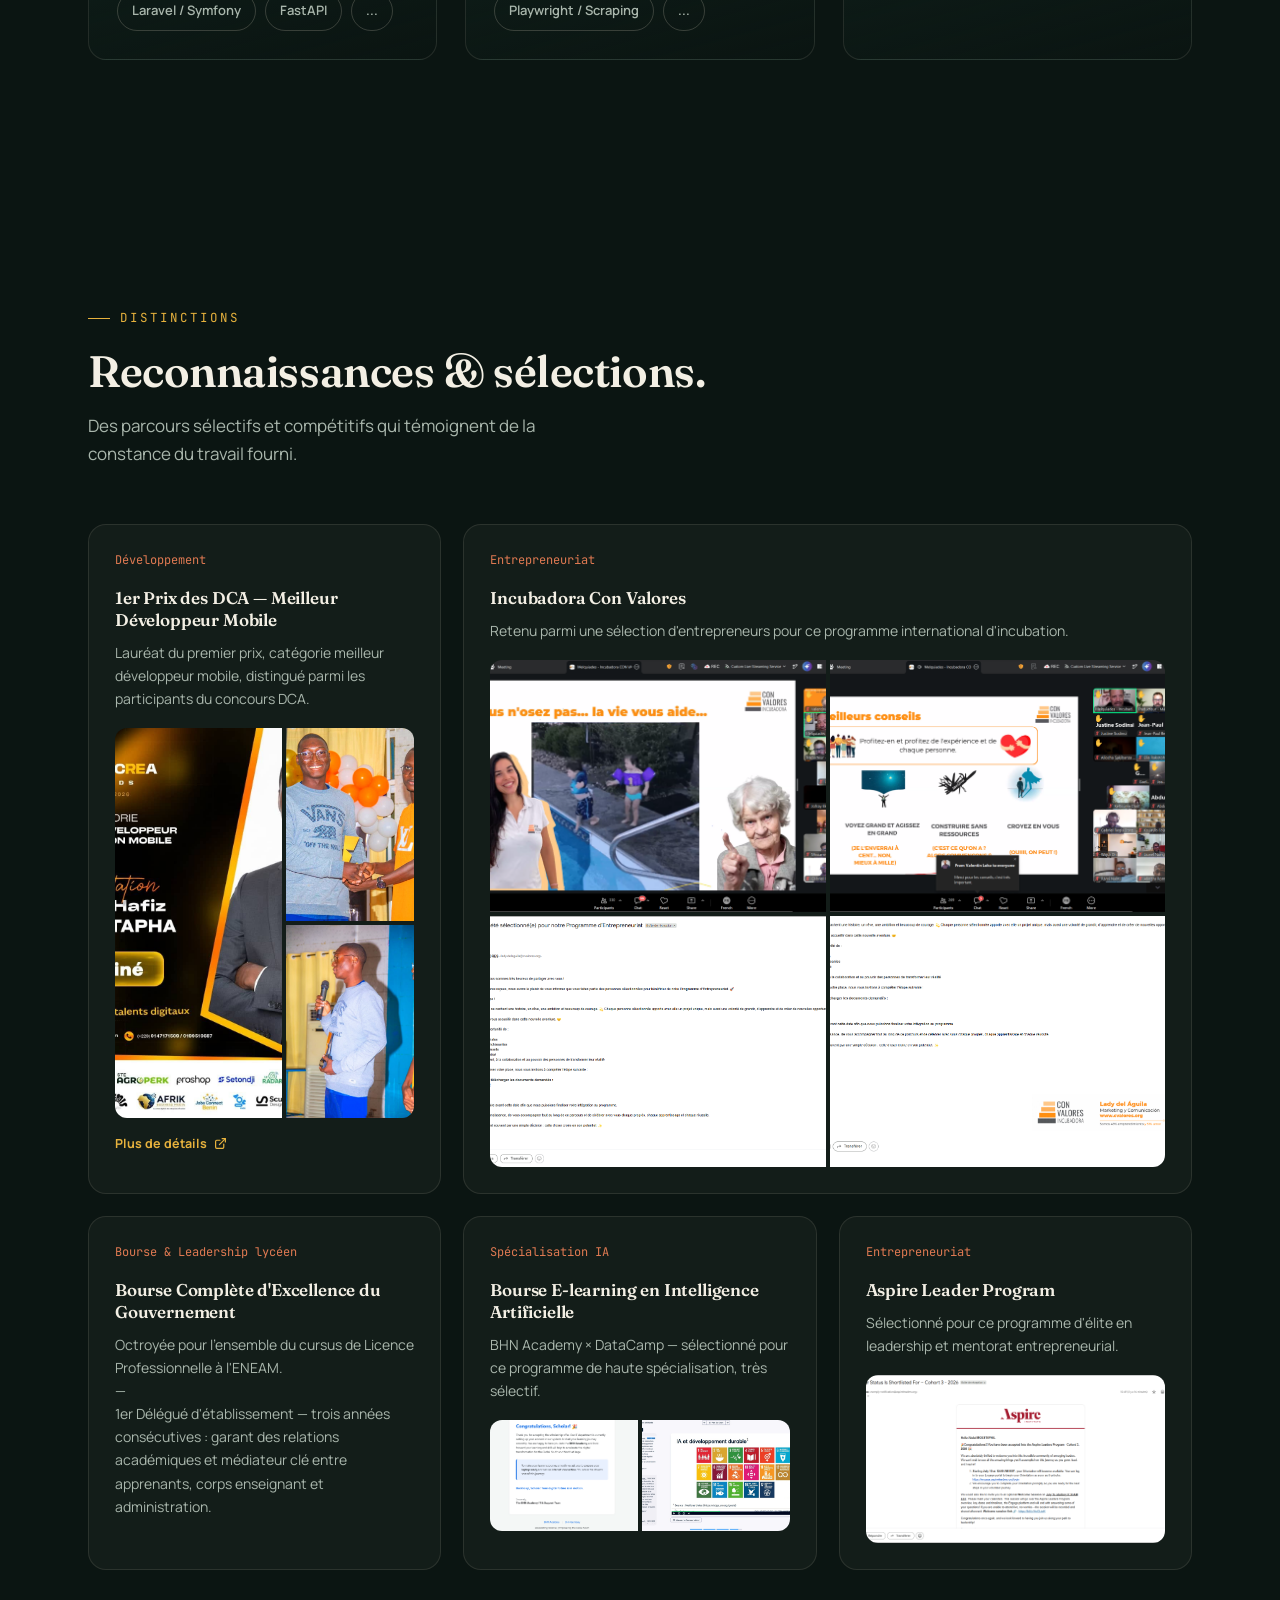
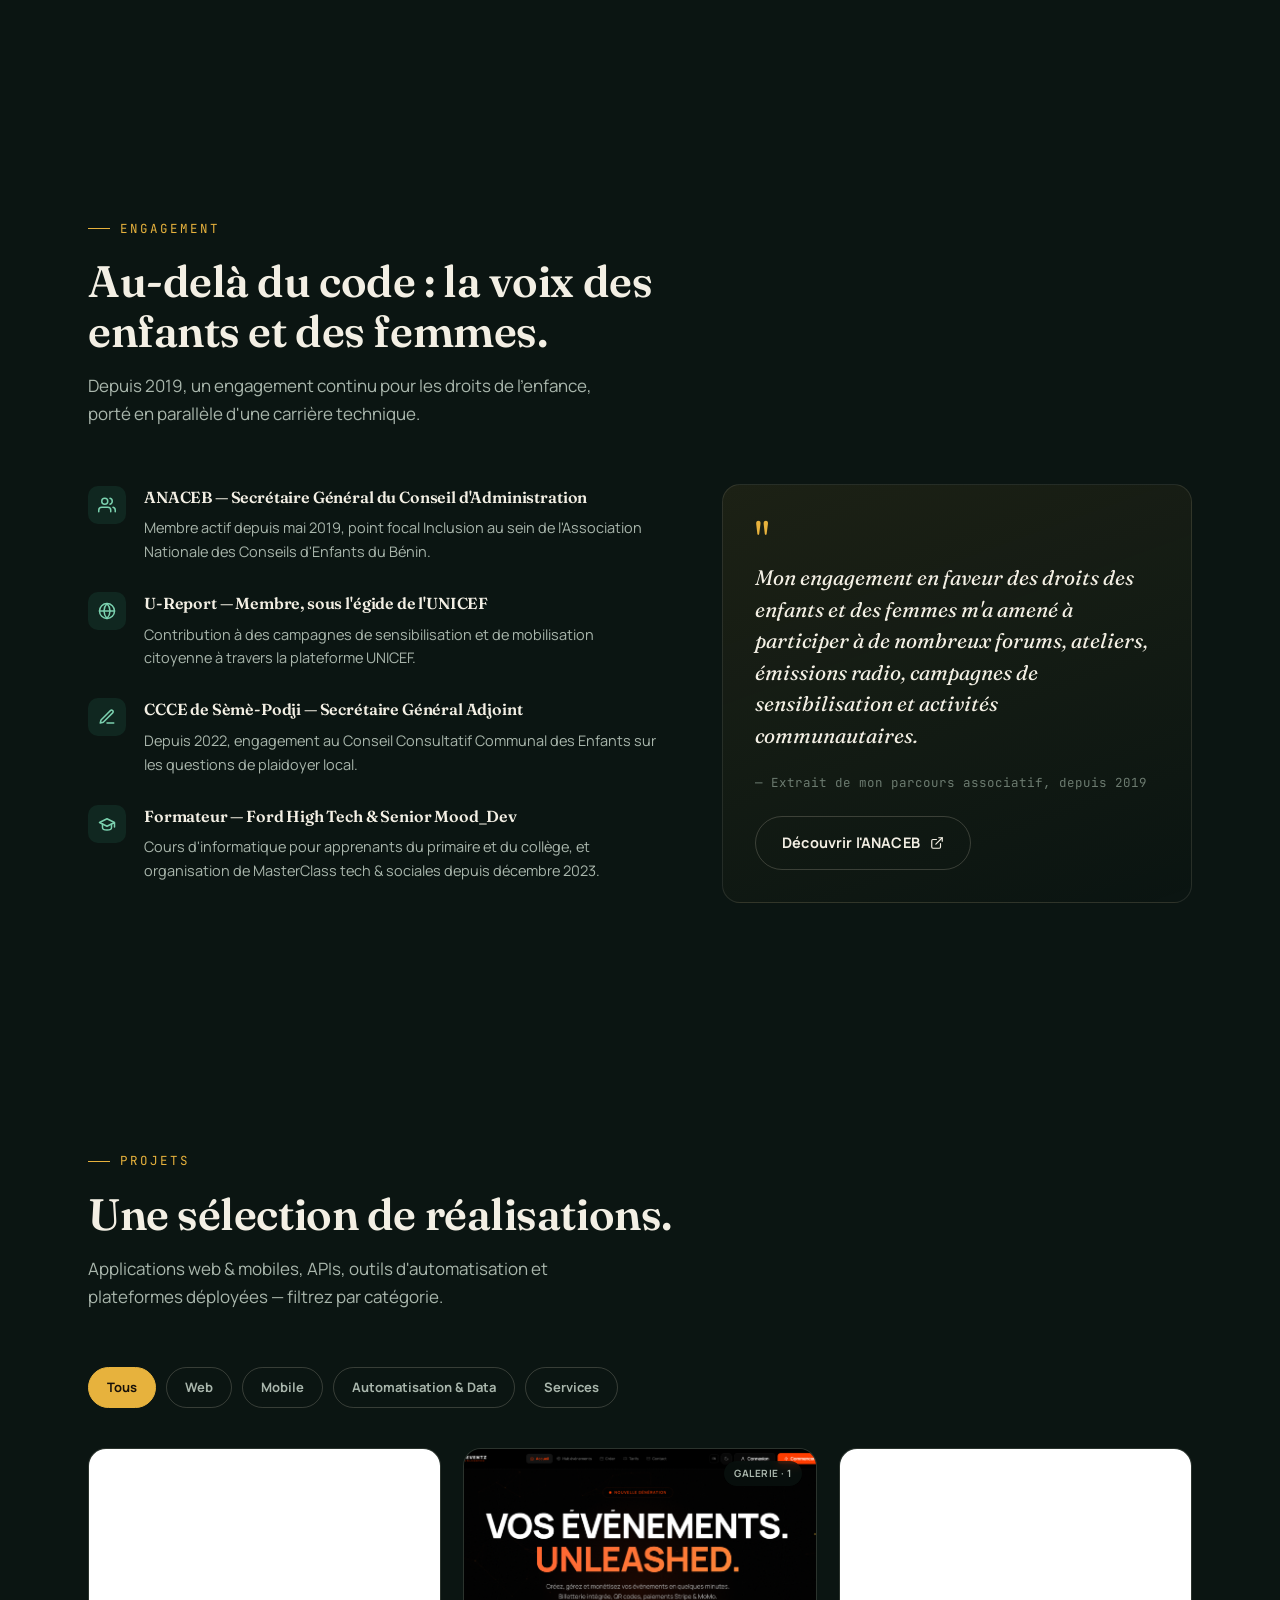
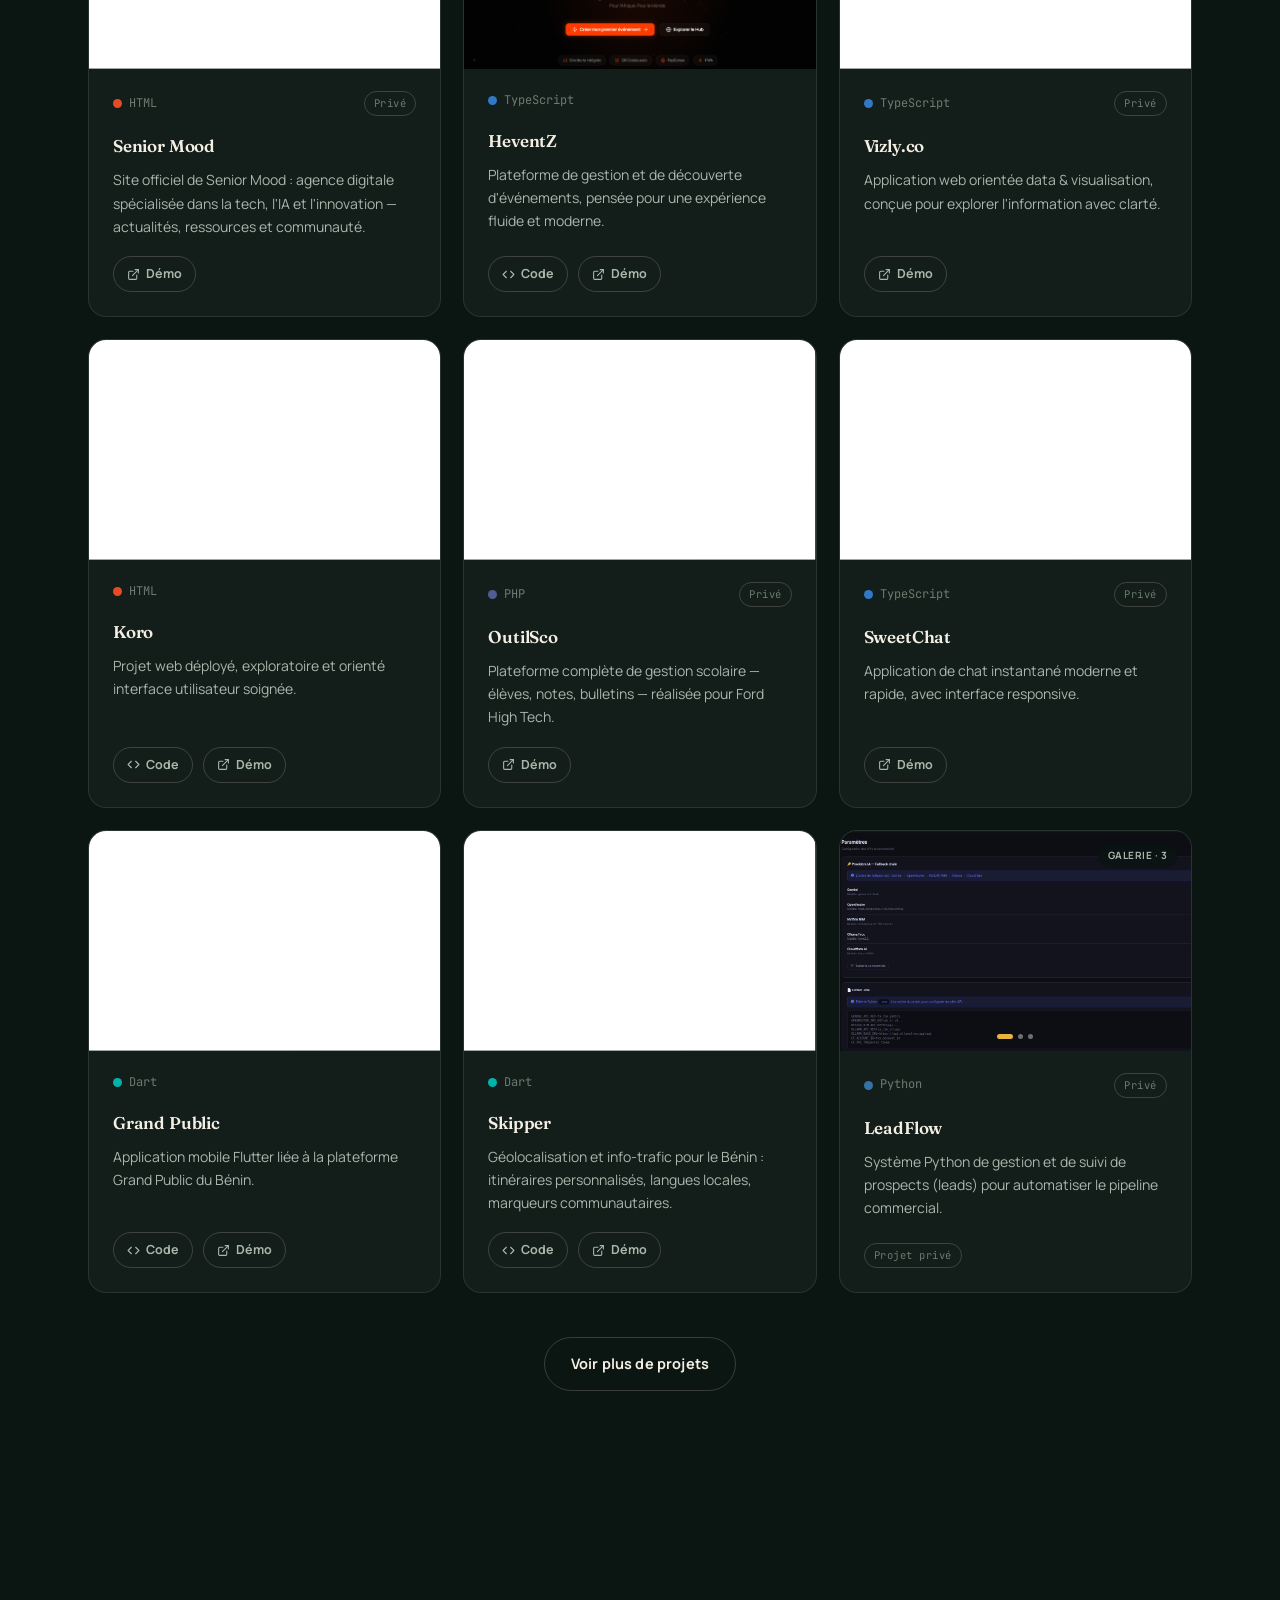
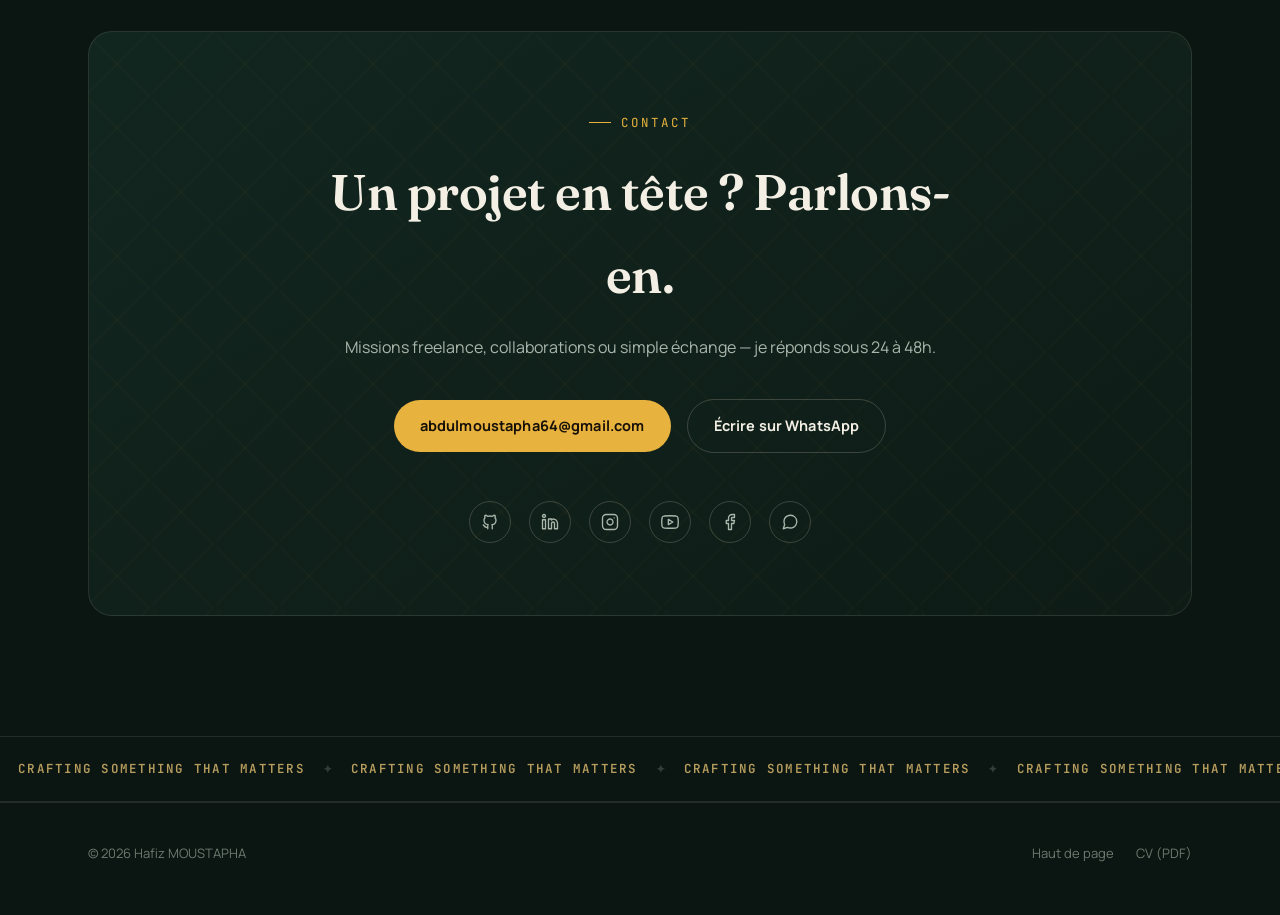
==== commit 40836d36: "Ok Done" ====
--- a/index.html
+++ b/index.html
@@ -36,6 +36,7 @@
     --radius-sm: 10px;
     --maxw: 1160px;
     --ease: cubic-bezier(.19,1,.22,1);
+    --header-h: 76px;
   }
 
   *,*::before,*::after{box-sizing:border-box;}
@@ -54,6 +55,7 @@
     line-height:1.65;
     -webkit-font-smoothing:antialiased;
     overflow-x:hidden;
+    max-width:100vw;
   }
 
   ::selection{ background:var(--gold); color:#0B1512; }
@@ -62,12 +64,16 @@
   a{color:inherit;text-decoration:none;}
   ul{margin:0;padding:0;list-style:none;}
   h1,h2,h3,h4{margin:0;font-family:'Fraunces',serif;font-weight:600;letter-spacing:-0.01em;}
-  p{margin:0;}
+  p{margin:0; overflow-wrap:break-word;}
   button{font:inherit;color:inherit;background:none;border:none;cursor:pointer;}
 
+  /* anchors should not be hidden under the fixed header when jumped to */
+  section[id], main [id]{ scroll-margin-top: var(--header-h); }
+
   .wrap{ max-width:var(--maxw); margin:0 auto; padding:0 28px; }
-  section{ position:relative; padding:120px 0; }
+  section{ position:relative; padding:120px 0; overflow:hidden; }
   @media (max-width:780px){ section{ padding:80px 0; } }
+  @media (max-width:480px){ .wrap{ padding:0 20px; } section{ padding:64px 0; } }
 
   .eyebrow{
     font-family:'JetBrains Mono',monospace;
@@ -87,7 +93,7 @@
   }
 
   .section-head{ max-width:640px; margin-bottom:56px; }
-  .section-head h2{ font-size:clamp(30px,4vw,44px); line-height:1.12; }
+  .section-head h2{ font-size:clamp(28px,4vw,44px); line-height:1.12; }
   .section-head .lede{ margin-top:16px; color:var(--ink-dim); font-size:17px; max-width:520px; }
 
   /* signature wax-weave pattern */
@@ -101,7 +107,7 @@
   }
 
   .btn{
-    display:inline-flex; align-items:center; gap:10px;
+    display:inline-flex; align-items:center; justify-content:center; gap:10px;
     padding:14px 26px;
     border-radius:100px;
     font-family:'Manrope',sans-serif;
@@ -116,10 +122,12 @@
   .btn-ghost{ border:1px solid var(--line-strong); color:var(--ink); }
   .btn-ghost:hover{ border-color:var(--gold); color:var(--gold); transform:translateY(-3px); }
   .btn-sm{ padding:9px 18px; font-size:13px; }
+  @media (max-width:480px){ .btn{ white-space:normal; text-align:center; } }
 
   /* ============ 2. NAV ============ */
   header.site-nav{
     position:fixed; top:0; left:0; right:0; z-index:100;
+    height:var(--header-h);
     backdrop-filter:blur(14px);
     background:rgba(11,21,18,0.72);
     border-bottom:1px solid transparent;
@@ -133,8 +141,9 @@
   .logo{
     font-family:'Fraunces',serif; font-weight:700; font-size:20px;
     display:flex; align-items:center; gap:10px;
-  }
-  .logo .dot{ width:7px;height:7px;border-radius:50%; background:var(--gold); }
+    white-space:nowrap;
+  }
+  .logo .dot{ width:7px;height:7px;border-radius:50%; background:var(--gold); flex:none; }
   .nav-links{ display:flex; align-items:center; gap:34px; }
   .nav-links a{
     font-size:13.5px; font-weight:600; color:var(--ink-dim);
@@ -152,32 +161,68 @@
   .nav-cta{ display:flex; align-items:center; gap:14px; }
   .nav-burger{ display:none; }
 
+  /* ---- Mobile profile block inside the slide-out nav (hidden on desktop) ---- */
+  .nav-mobile-profile{ display:none; }
+
   @media (max-width:900px){
+    .logo span.logo-full{ display:inline; }
     .nav-links{
-      position:fixed; inset:0 0 0 auto; width:min(78vw,320px); height:100vh;
+      position:fixed; inset:0 0 0 auto; width:min(78vw,320px); height:100vh; height:100dvh;
       background:var(--bg-alt); border-left:1px solid var(--line);
-      flex-direction:column; justify-content:center; align-items:flex-start;
-      padding:40px; gap:26px;
+      flex-direction:column; justify-content:flex-start; align-items:flex-start;
+      padding:96px 32px 40px; gap:22px;
+      overflow-y:auto;
       transform:translateX(100%); transition:transform .45s var(--ease);
       z-index:99;
     }
     .nav-links.is-open{ transform:translateX(0); }
-    .nav-links a{ font-size:17px; }
+    .nav-links a{ font-size:16px; }
     .nav-cta .btn-ghost{ display:none; }
     .nav-burger{
-      display:flex; flex-direction:column; gap:5px; width:26px; z-index:101;
+      display:flex; flex-direction:column; gap:5px; width:26px; z-index:101; flex:none;
     }
     .nav-burger span{ height:2px; width:100%; background:var(--ink); transition:transform .3s ease, opacity .3s ease; }
     .nav-burger.is-open span:nth-child(1){ transform:translateY(7px) rotate(45deg); }
     .nav-burger.is-open span:nth-child(2){ opacity:0; }
     .nav-burger.is-open span:nth-child(3){ transform:translateY(-7px) rotate(-45deg); }
-  }
+
+    .nav-mobile-profile{
+      display:flex; flex-direction:column; align-items:center; text-align:center;
+      width:100%; gap:10px;
+      padding-bottom:26px; margin-bottom:6px;
+      border-bottom:1px solid var(--line);
+    }
+    .nav-avatar-ring{
+      width:80px; height:80px; border-radius:50%; padding:3px; flex:none;
+      background:conic-gradient(from 0deg, var(--gold), var(--jade), var(--gold-soft), var(--gold));
+      display:flex; align-items:center; justify-content:center;
+      animation:neon-pulse 2.8s ease-in-out infinite;
+    }
+    .nav-avatar-ring img{
+      width:100%; height:100%; border-radius:50%; object-fit:cover;
+      border:3px solid var(--bg-alt);
+    }
+    .nav-mobile-name{ font-family:'Fraunces',serif; font-size:16.5px; font-weight:600; color:var(--ink); }
+    .nav-mobile-role{ font-family:'JetBrains Mono',monospace; font-size:10.5px; letter-spacing:.08em; text-transform:uppercase; color:var(--gold-soft); }
+  }
+  @keyframes neon-pulse{
+    0%,100%{ box-shadow:0 0 16px 2px rgba(231,178,61,.5), 0 0 34px 6px rgba(51,172,131,.32); }
+    50%{ box-shadow:0 0 24px 4px rgba(231,178,61,.72), 0 0 44px 10px rgba(51,172,131,.48); }
+  }
+  @media (prefers-reduced-motion: reduce){ .nav-avatar-ring{ animation:none; } }
+
+  /* dim page behind the open mobile nav */
+  .nav-scrim{
+    position:fixed; inset:0; z-index:98; background:rgba(6,10,8,.55);
+    opacity:0; pointer-events:none; transition:opacity .35s ease;
+  }
+  .nav-scrim.is-open{ opacity:1; pointer-events:auto; }
 
   /* ============ 3. HERO ============ */
   .hero{
     min-height:100svh;
     display:flex; flex-direction:column; justify-content:center;
-    padding-top:140px; padding-bottom:80px;
+    padding-top:calc(var(--header-h) + 64px); padding-bottom:80px;
     position:relative;
     overflow:hidden;
     background-color:var(--bg);
@@ -207,8 +252,9 @@
   .hero-kicker{
     display:flex; align-items:center; gap:12px; margin-bottom:28px;
     font-family:'JetBrains Mono',monospace; font-size:13px; color:var(--jade-soft);
-  }
-  .pulse{ width:8px;height:8px;border-radius:50%; background:var(--jade); position:relative; }
+    flex-wrap:wrap;
+  }
+  .pulse{ width:8px;height:8px;border-radius:50%; background:var(--jade); position:relative; flex:none; }
   .pulse::after{
     content:""; position:absolute; inset:-6px; border-radius:50%; border:1px solid var(--jade);
     animation:pulse-ring 2.4s ease-out infinite;
@@ -216,8 +262,8 @@
   @keyframes pulse-ring{ 0%{ transform:scale(.6); opacity:.9;} 100%{ transform:scale(2.2); opacity:0;} }
 
   .hero h1{
-    font-size:clamp(42px, 7.4vw, 92px);
-    line-height:0.98;
+    font-size:clamp(38px, 8vw, 92px);
+    line-height:1.02;
     font-weight:600;
     max-width:16ch;
   }
@@ -226,7 +272,7 @@
   .hero-role{
     margin-top:26px;
     font-family:'JetBrains Mono',monospace;
-    font-size:clamp(15px,2vw,19px);
+    font-size:clamp(14px,3.6vw,19px);
     color:var(--ink-dim);
     min-height:1.6em;
   }
@@ -234,11 +280,12 @@
 
   .hero-lede{
     margin-top:26px; max-width:560px;
-    font-size:18px; color:var(--ink-dim);
+    font-size:clamp(15px,2.4vw,18px); color:var(--ink-dim);
   }
   .hero-lede strong{ color:var(--ink); font-weight:700; }
 
   .hero-actions{ margin-top:40px; display:flex; align-items:center; gap:16px; flex-wrap:wrap; }
+  @media (max-width:480px){ .hero-actions{ flex-direction:column; align-items:stretch; } .hero-actions .btn{ width:100%; } }
 
   .hero-socials{ margin-top:52px; display:flex; align-items:center; gap:20px; flex-wrap:wrap; }
   .social-link{
@@ -247,6 +294,7 @@
     border:1px solid var(--line-strong);
     color:var(--ink-dim);
     transition:all .3s var(--ease);
+    flex:none;
   }
   .social-link:hover{ border-color:var(--gold); color:var(--gold); transform:translateY(-4px); }
   .social-link svg{ width:18px; height:18px; }
@@ -256,13 +304,14 @@
     display:grid; grid-template-columns:repeat(4,1fr);
     border-top:1px solid var(--line);
     padding-top:34px;
-  }
-  .hero-stats .stat{ padding-right:20px; }
+    gap:20px;
+  }
+  .hero-stats .stat{ min-width:0; }
   .hero-stats .stat b{
-    display:block; font-family:'Fraunces',serif; font-size:clamp(26px,3.6vw,38px); font-weight:600; color:var(--gold-soft);
-  }
-  .hero-stats .stat span{ display:block; margin-top:6px; font-size:13px; color:var(--ink-faint); }
-  @media (max-width:780px){ .hero-stats{ grid-template-columns:repeat(2,1fr); row-gap:26px; } }
+    display:block; font-family:'Fraunces',serif; font-size:clamp(24px,5vw,38px); font-weight:600; color:var(--gold-soft);
+  }
+  .hero-stats .stat span{ display:block; margin-top:6px; font-size:12.5px; color:var(--ink-faint); }
+  @media (max-width:780px){ .hero-stats{ grid-template-columns:repeat(2,1fr); row-gap:26px; margin-top:56px; } }
 
   /* reveal-on-scroll */
   .reveal{ opacity:0; transform:translateY(26px); transition:opacity .8s var(--ease), transform .8s var(--ease); }
@@ -316,7 +365,7 @@
     display:flex; align-items:center; justify-content:center;
   }
   .highlight-card .hl-icon svg{ width:26px; height:26px; }
-  .highlight-card .hl-copy{ flex:1; min-width:260px; }
+  .highlight-card .hl-copy{ flex:1; min-width:220px; }
   .hl-eyebrow{
     font-family:'JetBrains Mono',monospace; font-size:11.5px; text-transform:uppercase;
     letter-spacing:.14em; color:var(--jade-soft); display:block; margin-bottom:6px;
@@ -326,13 +375,16 @@
   .highlight-card p{ color:var(--ink-dim); font-size:15px; max-width:560px; }
   .hl-cta{ flex:none; }
   .hl-cta svg{ width:15px; height:15px; }
-  @media (max-width:700px){ .highlight-card{ padding:28px; } }
+  @media (max-width:700px){
+    .highlight-card{ padding:26px; flex-direction:column; align-items:flex-start; }
+    .highlight-card .hl-cta{ width:100%; justify-content:center; }
+  }
 
   /* ============ 4. ABOUT ============ */
   .about-grid{
     display:grid; grid-template-columns:0.8fr 1.2fr; gap:70px; align-items:start;
   }
-  @media (max-width:860px){ .about-grid{ grid-template-columns:1fr; gap:44px; } }
+  @media (max-width:860px){ .about-grid{ grid-template-columns:1fr; gap:40px; } }
 
   .avatar-card{
     position:relative;
@@ -340,9 +392,11 @@
     border:1px solid var(--line);
     background:linear-gradient(160deg, var(--bg-elevated), var(--bg-alt));
     aspect-ratio:4/5;
+    max-width:420px;
     display:flex; align-items:center; justify-content:center;
     overflow:hidden;
   }
+  @media (max-width:860px){ .avatar-card{ max-width:320px; aspect-ratio:1/1; margin:0 auto; } }
   .avatar-card .weave-bg{ opacity:.7; }
   .avatar-card img{ position:absolute; inset:0; width:100%; height:100%; object-fit:cover; }
   .avatar-fallback{
@@ -356,9 +410,11 @@
     border:1px solid var(--line-strong); border-radius:100px;
     padding:9px 16px; font-size:12.5px; font-family:'JetBrains Mono',monospace;
     display:flex; align-items:center; gap:8px; color:var(--ink-dim);
-  }
-
-  .about-copy h3{ font-size:clamp(24px,3vw,30px); margin-bottom:20px; }
+    white-space:nowrap;
+  }
+  @media (max-width:400px){ .avatar-tag{ font-size:11px; padding:7px 12px; left:12px; bottom:12px; } }
+
+  .about-copy h3{ font-size:clamp(22px,4vw,30px); margin-bottom:20px; }
   .about-copy p{ color:var(--ink-dim); font-size:16px; margin-bottom:16px; }
   .about-copy p strong{ color:var(--ink); }
 
@@ -367,11 +423,14 @@
     padding-top:28px; border-top:1px solid var(--line);
   }
   .about-facts dt{ font-family:'JetBrains Mono',monospace; font-size:11.5px; text-transform:uppercase; letter-spacing:.1em; color:var(--ink-faint); margin-bottom:6px; }
-  .about-facts dd{ margin:0; font-size:15px; font-weight:600; }
+  .about-facts dd{ margin:0; font-size:15px; font-weight:600; overflow-wrap:break-word; }
   .about-facts dd a:hover{ color:var(--gold); }
-
-  .lang-row{ margin-top:32px; display:flex; gap:26px; flex-wrap:wrap; }
-  .lang-item{ display:flex; flex-direction:column; gap:8px; }
+  @media (max-width:480px){ .about-facts{ grid-template-columns:1fr; gap:16px; } }
+
+  .lang-row{ margin-top:32px; display:flex; gap:26px; flex-wrap:wrap; justify-content:center; }
+  @media (min-width:861px){ .lang-row{ justify-content:flex-start; } }
+  .lang-item{ display:flex; flex-direction:column; gap:8px; align-items:center; }
+  @media (min-width:861px){ .lang-item{ align-items:flex-start; } }
   .lang-item .lname{ font-size:14px; font-weight:700; }
   .lang-dots{ display:flex; gap:5px; }
   .lang-dots i{ width:16px; height:5px; border-radius:3px; background:var(--line-strong); }
@@ -387,7 +446,7 @@
 
   .tl-item{ position:relative; padding-left:64px; padding-bottom:46px; }
   .tl-item:last-child{ padding-bottom:0; }
-  @media (max-width:640px){ .tl-item{ padding-left:44px; } }
+  @media (max-width:640px){ .tl-item{ padding-left:40px; padding-bottom:36px; } }
 
   .tl-dot{
     position:absolute; left:10px; top:4px;
@@ -402,9 +461,9 @@
     font-family:'JetBrains Mono',monospace; font-size:12px; letter-spacing:.06em;
     color:var(--gold-soft); text-transform:uppercase; margin-bottom:8px; display:inline-block;
   }
-  .tl-item h4{ font-size:19px; font-weight:600; margin-bottom:4px; }
+  .tl-item h4{ font-size:18px; font-weight:600; margin-bottom:4px; }
   .tl-item .tl-org{ font-size:14px; color:var(--jade-soft); font-weight:700; margin-bottom:10px; display:block; }
-  .tl-item p{ color:var(--ink-dim); font-size:15px; max-width:640px; }
+  .tl-item p{ color:var(--ink-dim); font-size:14.5px; max-width:640px; }
 
   .edu-cards{ margin-top:56px; display:grid; grid-template-columns:repeat(2,1fr); gap:18px; }
   @media (max-width:640px){ .edu-cards{ grid-template-columns:1fr; } }
@@ -426,6 +485,7 @@
   .skill-group{
     border:1px solid var(--line); border-radius:var(--radius); padding:28px;
     background:linear-gradient(165deg, var(--bg-elevated), transparent);
+    min-width:0;
   }
   .skill-group .sg-icon{
     width:38px; height:38px; border-radius:10px;
@@ -449,10 +509,11 @@
   @media (max-width:600px){ .dist-grid{ grid-template-columns:1fr; } }
   .dist-card{
     grid-column:span 1;
-    border:1px solid var(--line); border-radius:var(--radius); padding:28px;
+    border:1px solid var(--line); border-radius:var(--radius); padding:26px;
     position:relative; overflow:hidden;
     background:var(--card);
     transition:transform .4s var(--ease), border-color .3s ease, background .3s ease;
+    min-width:0;
   }
   .dist-card:hover{ transform:translateY(-6px); border-color:rgba(231,178,61,.4); background:var(--card-hover); }
   .dist-card.is-lg{ grid-column:span 2; }
@@ -462,7 +523,7 @@
     font-family:'JetBrains Mono',monospace; font-size:12px; color:var(--rust-soft);
     margin-bottom:16px; display:block;
   }
-  .dist-card h4{ font-size:18px; margin-bottom:10px; line-height:1.3; }
+  .dist-card h4{ font-size:17px; margin-bottom:10px; line-height:1.3; }
   .dist-card p{ color:var(--ink-dim); font-size:14px; }
   .dist-card .dist-link{
     margin-top:16px; display:inline-flex; align-items:center; gap:7px;
@@ -533,11 +594,12 @@
   .lightbox .lb-close svg, .lightbox .lb-prev svg, .lightbox .lb-next svg{ width:18px; height:18px; }
   @media (max-width:640px){
     .lightbox .lb-prev{ left:8px; } .lightbox .lb-next{ right:8px; } .lightbox .lb-close{ top:10px; right:10px; }
+    .lightbox{ padding:60px 12px; }
   }
 
   /* ============ 8. ENGAGEMENT ============ */
   .engage-grid{ display:grid; grid-template-columns:1.1fr 0.9fr; gap:60px; align-items:start; }
-  @media (max-width:860px){ .engage-grid{ grid-template-columns:1fr; gap:40px; } }
+  @media (max-width:860px){ .engage-grid{ grid-template-columns:1fr; gap:36px; } }
   .engage-list{ display:flex; flex-direction:column; gap:26px; }
   .engage-item{ display:flex; gap:18px; }
   .engage-item .e-mark{
@@ -550,14 +612,15 @@
   .engage-item p{ font-size:14.5px; color:var(--ink-dim); }
 
   .quote-card{
-    border:1px solid var(--line); border-radius:var(--radius); padding:36px;
+    border:1px solid var(--line); border-radius:var(--radius); padding:32px;
     background:linear-gradient(160deg, rgba(231,178,61,.08), transparent);
   }
-  .quote-card p{ font-family:'Fraunces',serif; font-style:italic; font-size:21px; line-height:1.5; color:var(--ink); }
+  .quote-card p{ font-family:'Fraunces',serif; font-style:italic; font-size:clamp(18px,3vw,21px); line-height:1.5; color:var(--ink); }
   .quote-card .qmark{ font-size:44px; color:var(--gold); line-height:1; font-family:'Fraunces',serif; }
   .quote-card footer{ margin-top:22px; font-family:'JetBrains Mono',monospace; font-size:12.5px; color:var(--ink-faint); }
   .quote-cta{ margin-top:22px; }
   .quote-cta svg{ width:14px; height:14px; }
+  @media (max-width:480px){ .quote-cta{ width:100%; justify-content:center; } }
 
   /* ============ 9. PROJECTS ============ */
   .filter-row{ display:flex; flex-wrap:wrap; gap:10px; margin-bottom:40px; }
@@ -577,10 +640,11 @@
     background:var(--card);
     display:flex; flex-direction:column; height:100%;
     transition:transform .4s var(--ease), border-color .3s ease, background .3s ease;
+    min-width:0;
   }
   .proj-card:hover{ transform:translateY(-6px); border-color:var(--line-strong); background:var(--card-hover); }
-  .proj-body{ padding:22px 24px 24px; display:flex; flex-direction:column; flex:1; }
-  .proj-top{ display:flex; align-items:center; justify-content:space-between; margin-bottom:16px; }
+  .proj-body{ padding:22px 24px 24px; display:flex; flex-direction:column; flex:1; min-width:0; }
+  .proj-top{ display:flex; align-items:center; justify-content:space-between; margin-bottom:16px; gap:10px; }
 
   .proj-cover{
     position:relative; width:100%; aspect-ratio:16/10; overflow:hidden;
@@ -642,11 +706,13 @@
   .pc-carousel .pc-arrow:hover{ background:var(--gold); color:#171009; }
   .pc-carousel .pc-arrow.pc-prev{ left:10px; } .pc-carousel .pc-arrow.pc-next{ right:10px; }
   .pc-carousel .pc-arrow svg{ width:14px; height:14px; }
-  .proj-lang{ display:flex; align-items:center; gap:7px; font-size:12px; color:var(--ink-faint); font-family:'JetBrains Mono',monospace; }
-  .proj-lang i{ width:9px; height:9px; border-radius:50%; display:inline-block; }
+  @media (hover:none){ .pc-carousel .pc-arrow{ opacity:1; } }
+  .proj-lang{ display:flex; align-items:center; gap:7px; font-size:12px; color:var(--ink-faint); font-family:'JetBrains Mono',monospace; min-width:0; overflow:hidden; text-overflow:ellipsis; white-space:nowrap; }
+  .proj-lang i{ width:9px; height:9px; border-radius:50%; display:inline-block; flex:none; }
   .proj-badge{
     font-size:10.5px; font-family:'JetBrains Mono',monospace; letter-spacing:.05em;
     padding:3px 9px; border-radius:100px; border:1px solid var(--line-strong); color:var(--ink-faint);
+    flex:none;
   }
   .proj-card h4{ font-size:17px; margin-bottom:8px; }
   .proj-card p{ font-size:14px; color:var(--ink-dim); flex:1; margin-bottom:18px; }
@@ -664,15 +730,16 @@
 
   /* ============ 10. CONTACT ============ */
   .contact-box{
-    border:1px solid var(--line); border-radius:24px; padding:clamp(36px,6vw,72px);
+    border:1px solid var(--line); border-radius:24px; padding:clamp(30px,6vw,72px);
     position:relative; overflow:hidden;
     background:linear-gradient(150deg, var(--bg-elevated), var(--bg-alt));
   }
   .contact-box .weave-bg{ opacity:.5; }
   .contact-inner{ position:relative; z-index:1; text-align:center; max-width:640px; margin:0 auto; }
-  .contact-inner h2{ font-size:clamp(30px,5vw,50px); }
-  .contact-inner p.lede{ margin-top:18px; color:var(--ink-dim); font-size:17px; }
+  .contact-inner h2{ font-size:clamp(28px,6vw,50px); }
+  .contact-inner p.lede{ margin-top:18px; color:var(--ink-dim); font-size:16px; }
   .contact-actions{ margin-top:38px; display:flex; align-items:center; justify-content:center; gap:16px; flex-wrap:wrap; }
+  @media (max-width:480px){ .contact-actions{ flex-direction:column; align-items:stretch; } .contact-actions .btn{ width:100%; } }
   .contact-socials{ margin-top:48px; display:flex; align-items:center; justify-content:center; gap:18px; flex-wrap:wrap; }
 
   footer.site-footer{
@@ -686,7 +753,7 @@
   footer.site-footer a:hover{ color:var(--gold); }
 
   .to-top{
-    position:fixed; right:24px; bottom:24px; z-index:90;
+    position:fixed; right:20px; bottom:20px; z-index:90;
     width:46px; height:46px; border-radius:50%;
     background:var(--gold); color:#171009;
     display:flex; align-items:center; justify-content:center;
@@ -702,10 +769,17 @@
 </head>
 <body>
 
+<div class="nav-scrim" id="navScrim"></div>
+
 <header class="site-nav" id="siteNav">
   <div class="nav-inner">
-    <a href="#hero" class="logo"><span class="dot"></span>Hafiz MOUSTAPHA</a>
+    <a href="#hero" class="logo"><span class="dot"></span><span class="logo-full">Hafiz MOUSTAPHA</span></a>
     <nav class="nav-links" id="navLinks">
+      <div class="nav-mobile-profile">
+        <div class="nav-avatar-ring"><img src="assets/img/profile_fb.jpg" alt="Hafiz MOUSTAPHA" onerror="this.parentElement.style.display='none'"></div>
+        <span class="nav-mobile-name">Hafiz MOUSTAPHA</span>
+        <span class="nav-mobile-role">Développeur Full-Stack</span>
+      </div>
       <a href="#about" class="nav-link">À propos</a>
       <a href="#parcours" class="nav-link">Parcours</a>
       <a href="#competences" class="nav-link">Compétences</a>
@@ -1176,6 +1250,7 @@
 
   /* ---------- Nav scroll state + mobile toggle ---------- */
   var siteNav = document.getElementById("siteNav");
+  var toTop = document.getElementById("toTop");
   window.addEventListener("scroll", function(){
     siteNav.classList.toggle("is-scrolled", window.scrollY > 12);
     toTop.classList.toggle("is-visible", window.scrollY > 700);
@@ -1183,15 +1258,28 @@
 
   var burger = document.getElementById("navBurger");
   var navLinks = document.getElementById("navLinks");
-  burger.addEventListener("click", function(){
-    burger.classList.toggle("is-open");
-    navLinks.classList.toggle("is-open");
+  var navScrim = document.getElementById("navScrim");
+
+  function closeMobileNav(){
+    burger.classList.remove("is-open");
+    navLinks.classList.remove("is-open");
+    navScrim.classList.remove("is-open");
+    document.body.style.overflow = "";
+  }
+  function toggleMobileNav(){
+    var willOpen = !navLinks.classList.contains("is-open");
+    burger.classList.toggle("is-open", willOpen);
+    navLinks.classList.toggle("is-open", willOpen);
+    navScrim.classList.toggle("is-open", willOpen);
+    document.body.style.overflow = willOpen ? "hidden" : "";
+  }
+  burger.addEventListener("click", toggleMobileNav);
+  navScrim.addEventListener("click", closeMobileNav);
+  navLinks.querySelectorAll("a").forEach(function(a){
+    a.addEventListener("click", closeMobileNav);
   });
-  navLinks.querySelectorAll("a").forEach(function(a){
-    a.addEventListener("click", function(){
-      burger.classList.remove("is-open");
-      navLinks.classList.remove("is-open");
-    });
+  document.addEventListener("keydown", function(e){
+    if(e.key === "Escape") closeMobileNav();
   });
 
   /* active link on scroll */
@@ -1337,12 +1425,12 @@
     { name:"HeventZ", desc:"Plateforme de gestion et de découverte d'événements, pensée pour une expérience fluide et moderne.", repo:"https://github.com/AbdulHafizMous/HeventZ", live:"https://hevent-z.vercel.app/", lang:"TypeScript", color:"#3178c6", cat:"web", visibility:"public", gallery:["assets/img/portfolio/heventz.png"] },
     { name:"Vizly.co", desc:"Application web orientée data & visualisation, conçue pour explorer l'information avec clarté.", repo:"https://github.com/AbdulHafizMous/vizly.co", live:"https://vizly-co-beta.vercel.app/", lang:"TypeScript", color:"#3178c6", cat:"web", visibility:"private" },
     { name:"Koro", desc:"Projet web déployé, exploratoire et orienté interface utilisateur soignée.", repo:"https://github.com/AbdulHafizMous/koro", live:"https://koro-h7cs.onrender.com/", lang:"HTML", color:"#e34c26", cat:"web", visibility:"public" },
-    { name:"OutilSco", desc:"Plateforme complète de gestion scolaire — élèves, notes, bulletins — réalisée pour Ford High Tech.", repo:"https://github.com/AbdulHafizMous/gp-backend", live:"https://outilsco.com/", lang:"PHP", color:"#4f5d95", cat:"web", visibility:"private" },
-    { name:"SweetChat", desc:"Application de chat instantané moderne et rapide, avec interface responsive.", repo:"https://github.com/AbdulHafizMous/alnyf4tech", live:"https://sweet-chat-doc.vercel.app", lang:"TypeScript", color:"#3178c6", cat:"web", visibility:"private" },
+    { name:"OutilSco", desc:"Plateforme complète de gestion scolaire — élèves, notes, bulletins — réalisée pour Ford High Tech.", repo:"https://github.com/AbdulHafizMous/outilsco", live:"https://outilsco.com/", lang:"PHP", color:"#4f5d95", cat:"web", visibility:"private" },
+    { name:"SweetChat", desc:"Application de chat instantané moderne et rapide, avec interface responsive.", repo:"https://github.com/AbdulHafizMous/sweet_chat", live:"https://sweet-chat-doc.vercel.app", lang:"TypeScript", color:"#3178c6", cat:"web", visibility:"private" },
     { name:"Grand Public", desc:"Application mobile Flutter liée à la plateforme Grand Public du Bénin.", repo:"https://github.com/AbdulHafizMous/gp-mobile", live:"https://grandpublic.bj", lang:"Dart", color:"#00b4ab", cat:"mobile", visibility:"public" },
-    { name:"Skipper", desc:"Géolocalisation et info-trafic pour le Bénin : itinéraires personnalisés, langues locales, marqueurs communautaires.", repo:"https://github.com/AbdulHafizMous/skipper", live:"https://skipper-vf.onrender.com/docs", lang:"Dart", color:"#00b4ab", cat:"mobile", visibility:"public" },
+    { name:"Skipper", desc:"Géolocalisation et info-trafic pour le Bénin : itinéraires personnalisés, langues locales, marqueurs communautaires.", repo:"https://github.com/AbdulHafizMous/skipper-v", live:"https://skipper-vf.onrender.com/docs", lang:"Dart", color:"#00b4ab", cat:"mobile", visibility:"public" },
     { name:"LeadFlow", desc:"Système Python de gestion et de suivi de prospects (leads) pour automatiser le pipeline commercial.", repo:"https://github.com/AbdulHafizMous/leadflow", lang:"Python", color:"#3572a5", cat:"auto", visibility:"private", gallery:["assets/img/portfolio/leadflow-1.jpeg", "assets/img/portfolio/leadflow-2.jpeg", "assets/img/portfolio/leadflow-3.jpeg"] },
-    { name:"CSV Editor", desc:"Système simplifié de gestion de fichiers CSV, open source et modulable.", repo:"https://github.com/AbdulHafizMous/webschool", lang:"HTML", color:"#e34c26", cat:"web", visibility:"public" },
+    { name:"CSV Editor", desc:"Système simplifié de gestion de fichiers CSV, open source et modulable.", repo:"https://github.com/AbdulHafizMous/h_csv_editor", lang:"HTML", color:"#e34c26", cat:"web", visibility:"public", gallery:["assets/img/portfolio/csv.jpg"] },
     { name:"Haftuber", desc:"Outil Python autour de l'automatisation et de la manipulation de contenus.", repo:"https://github.com/AbdulHafizMous/haftuber", lang:"Python", color:"#3572a5", cat:"auto", visibility:"private", gallery:[] },
     { name:"ShortMaster", desc:"Outil web pour la gestion et le raccourcissement de liens.", repo:"https://github.com/AbdulHafizMous/shortmaster", lang:"HTML", color:"#e34c26", cat:"web", visibility:"private" },
     { name:"Profile — Portfolio mono-page", desc:"Portfolio descriptif minimaliste, conçu pour présenter un profil en une seule page.", repo:"https://github.com/AbdulHafizMous/profile", lang:"HTML", color:"#e34c26", cat:"web", visibility:"public" },
@@ -1527,7 +1615,6 @@
   renderProjects();
 
   /* ---------- Back to top ---------- */
-  var toTop = document.getElementById("toTop");
   toTop.addEventListener("click", function(){
     window.scrollTo({ top:0, behavior:"smooth" });
   });
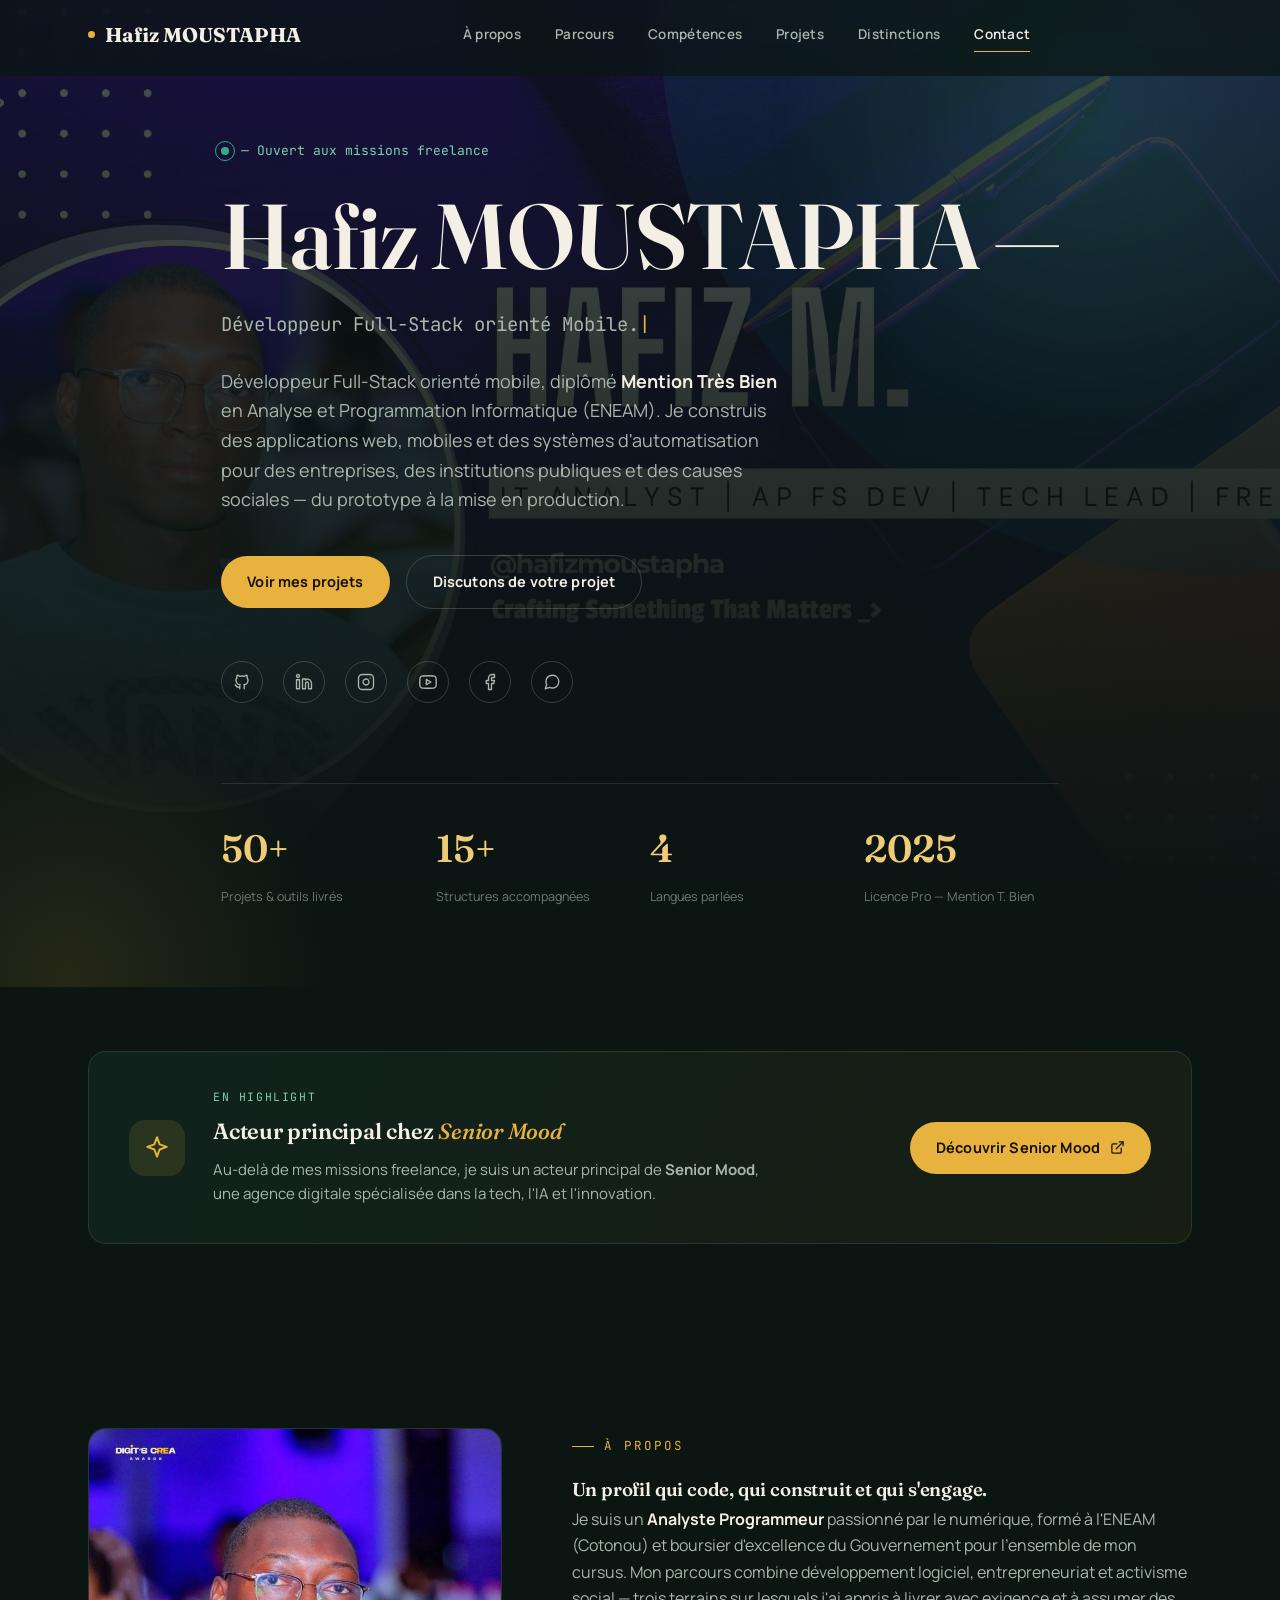
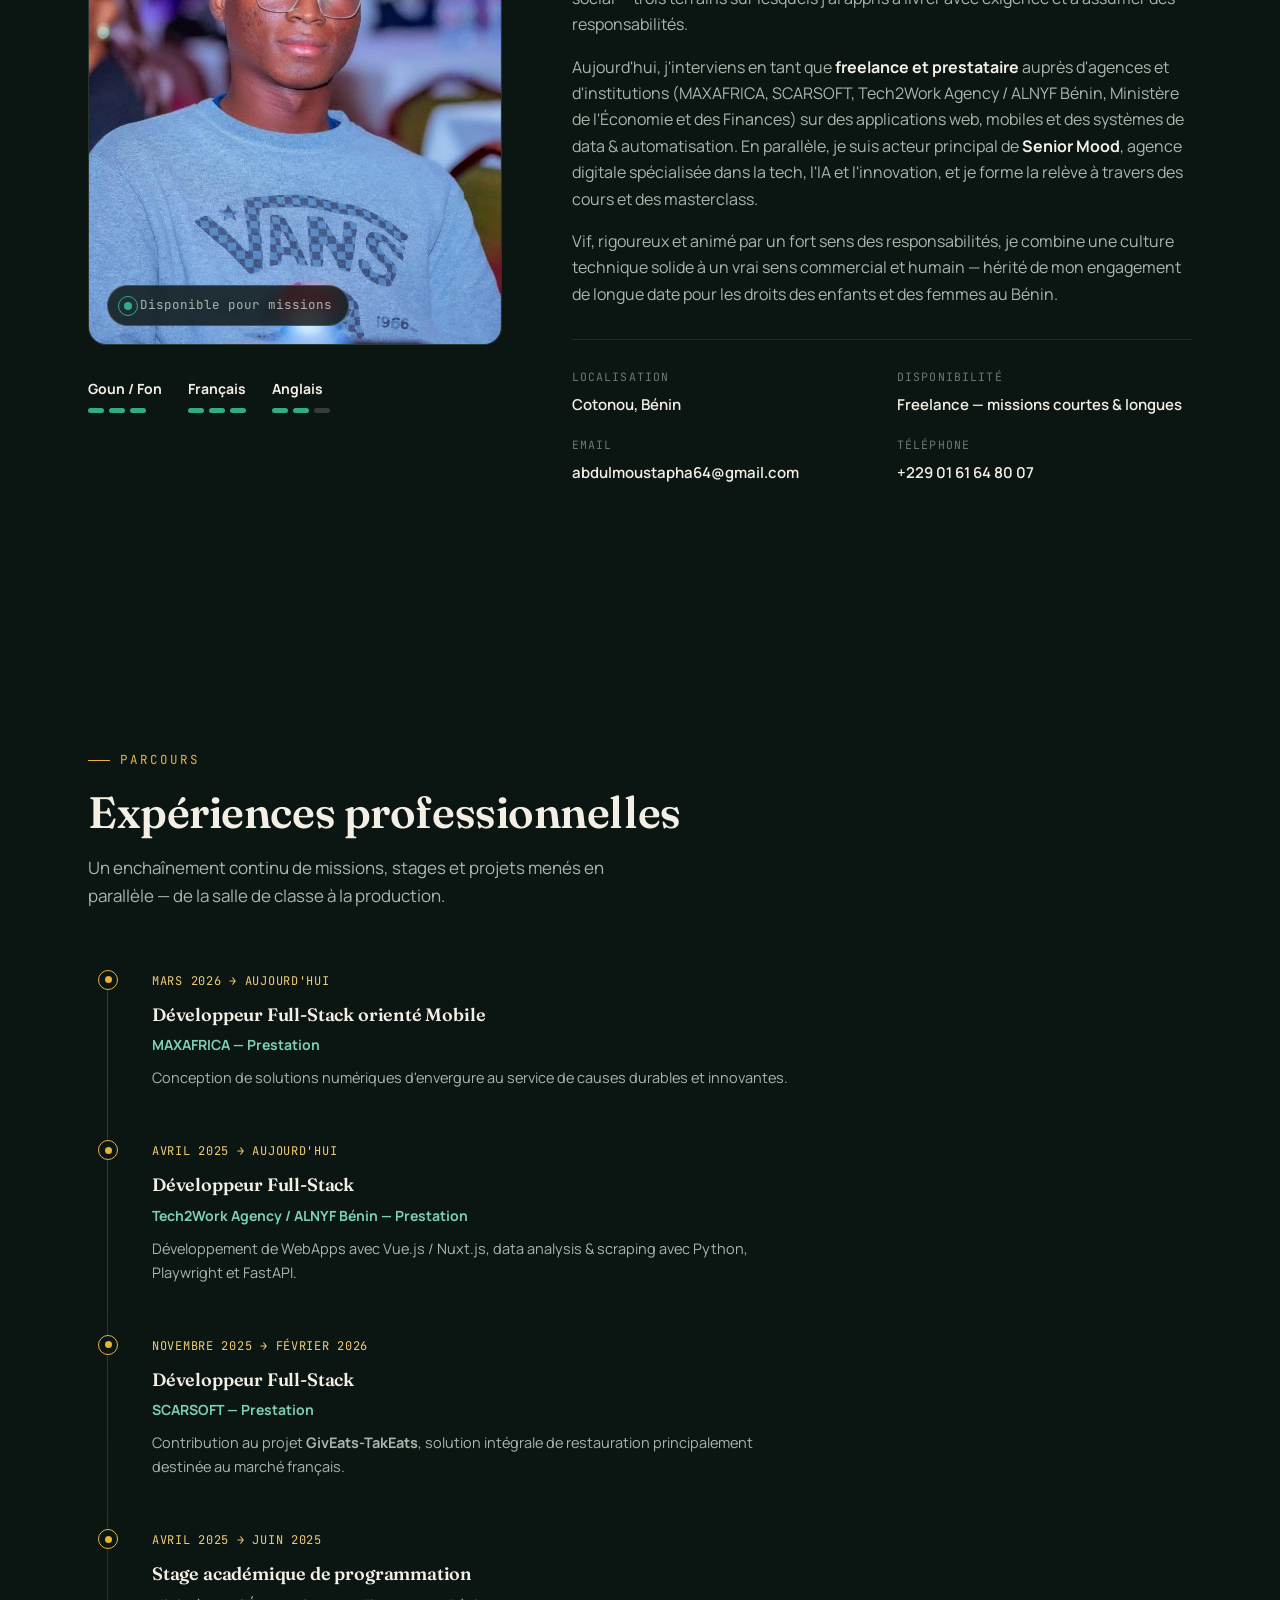
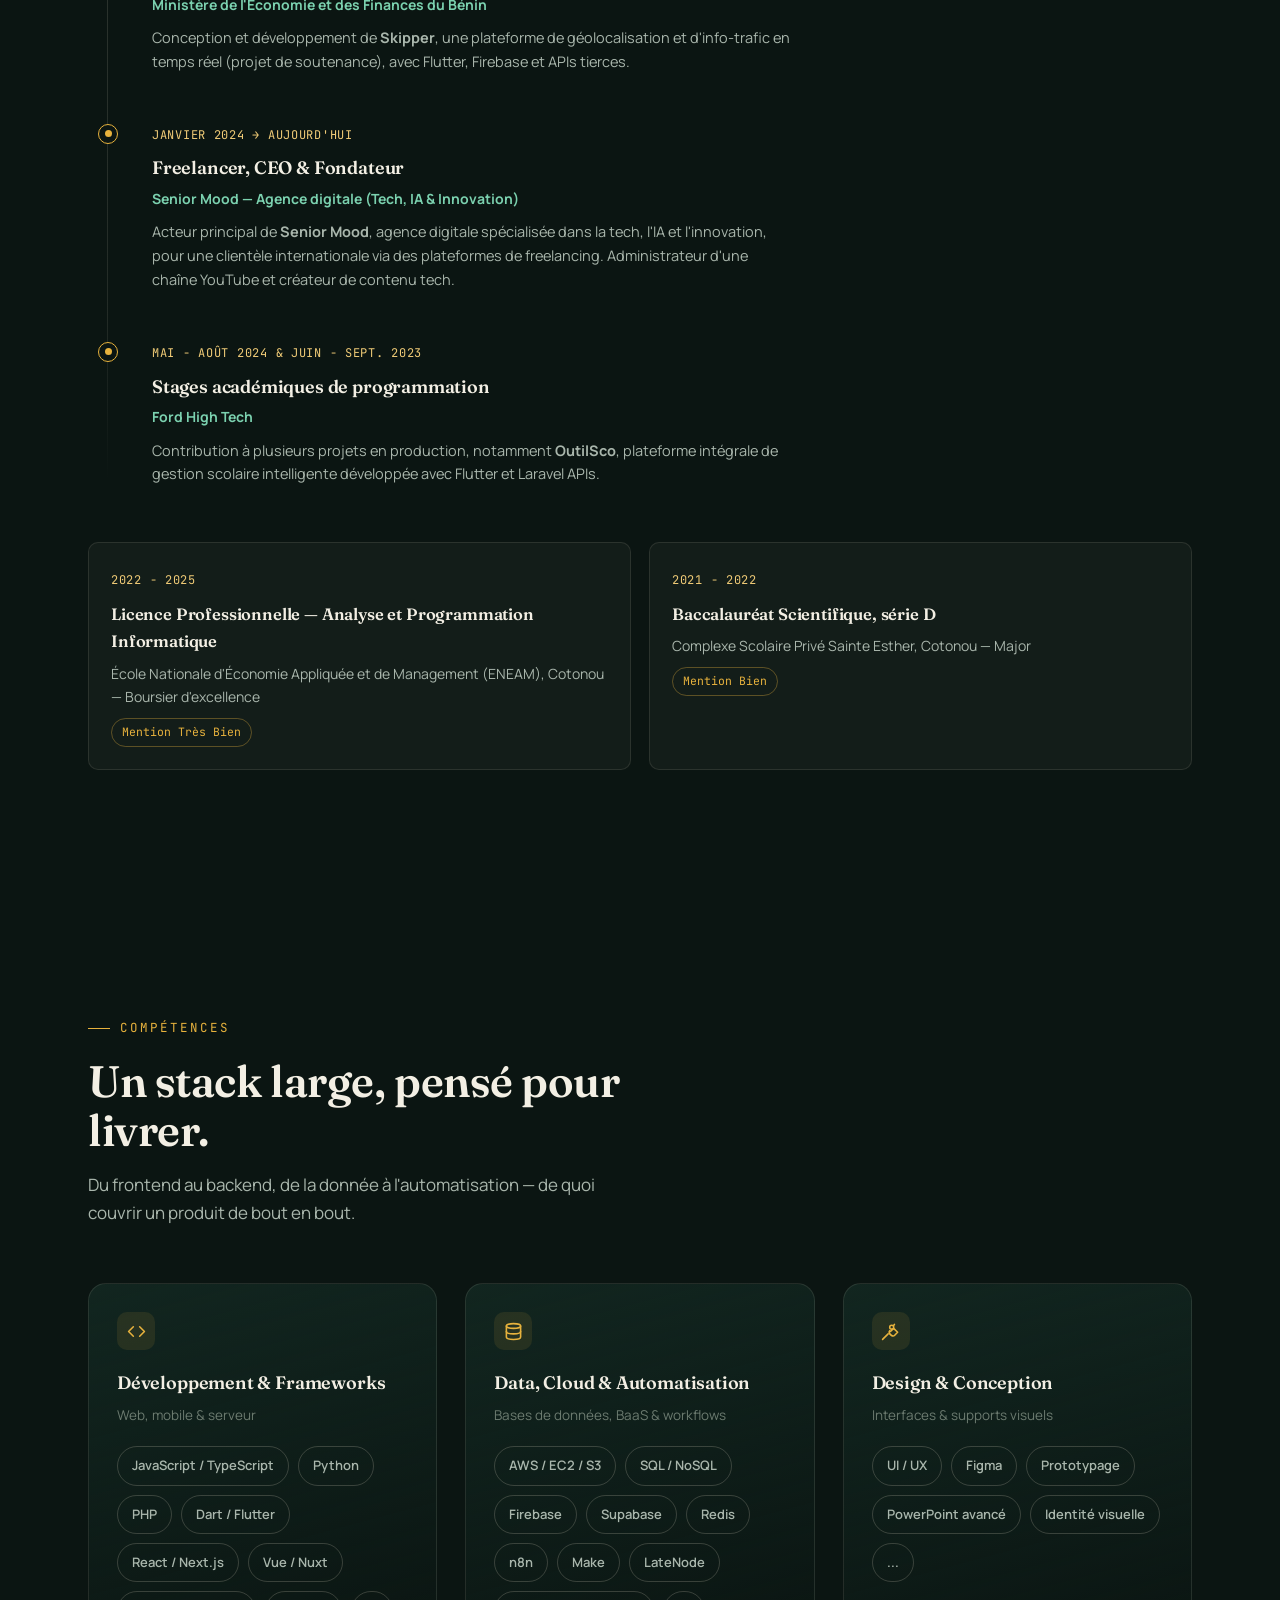
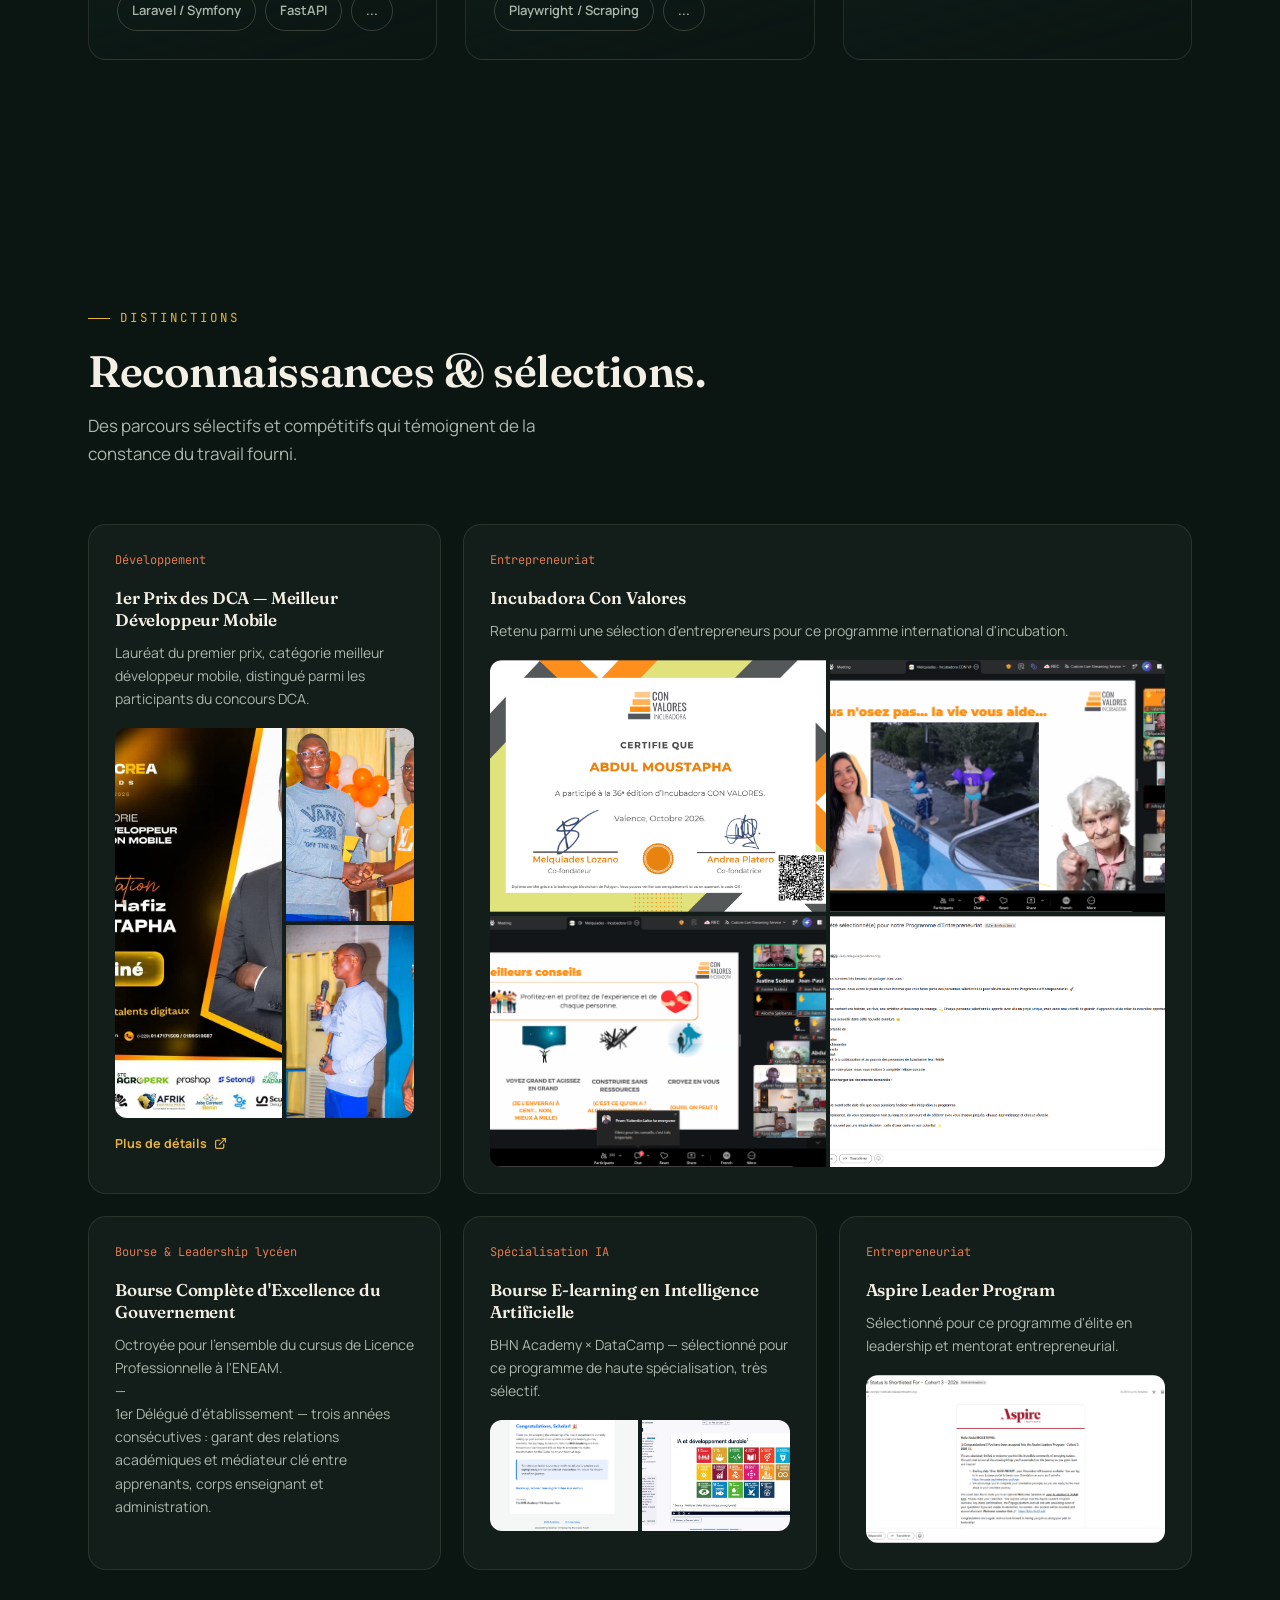
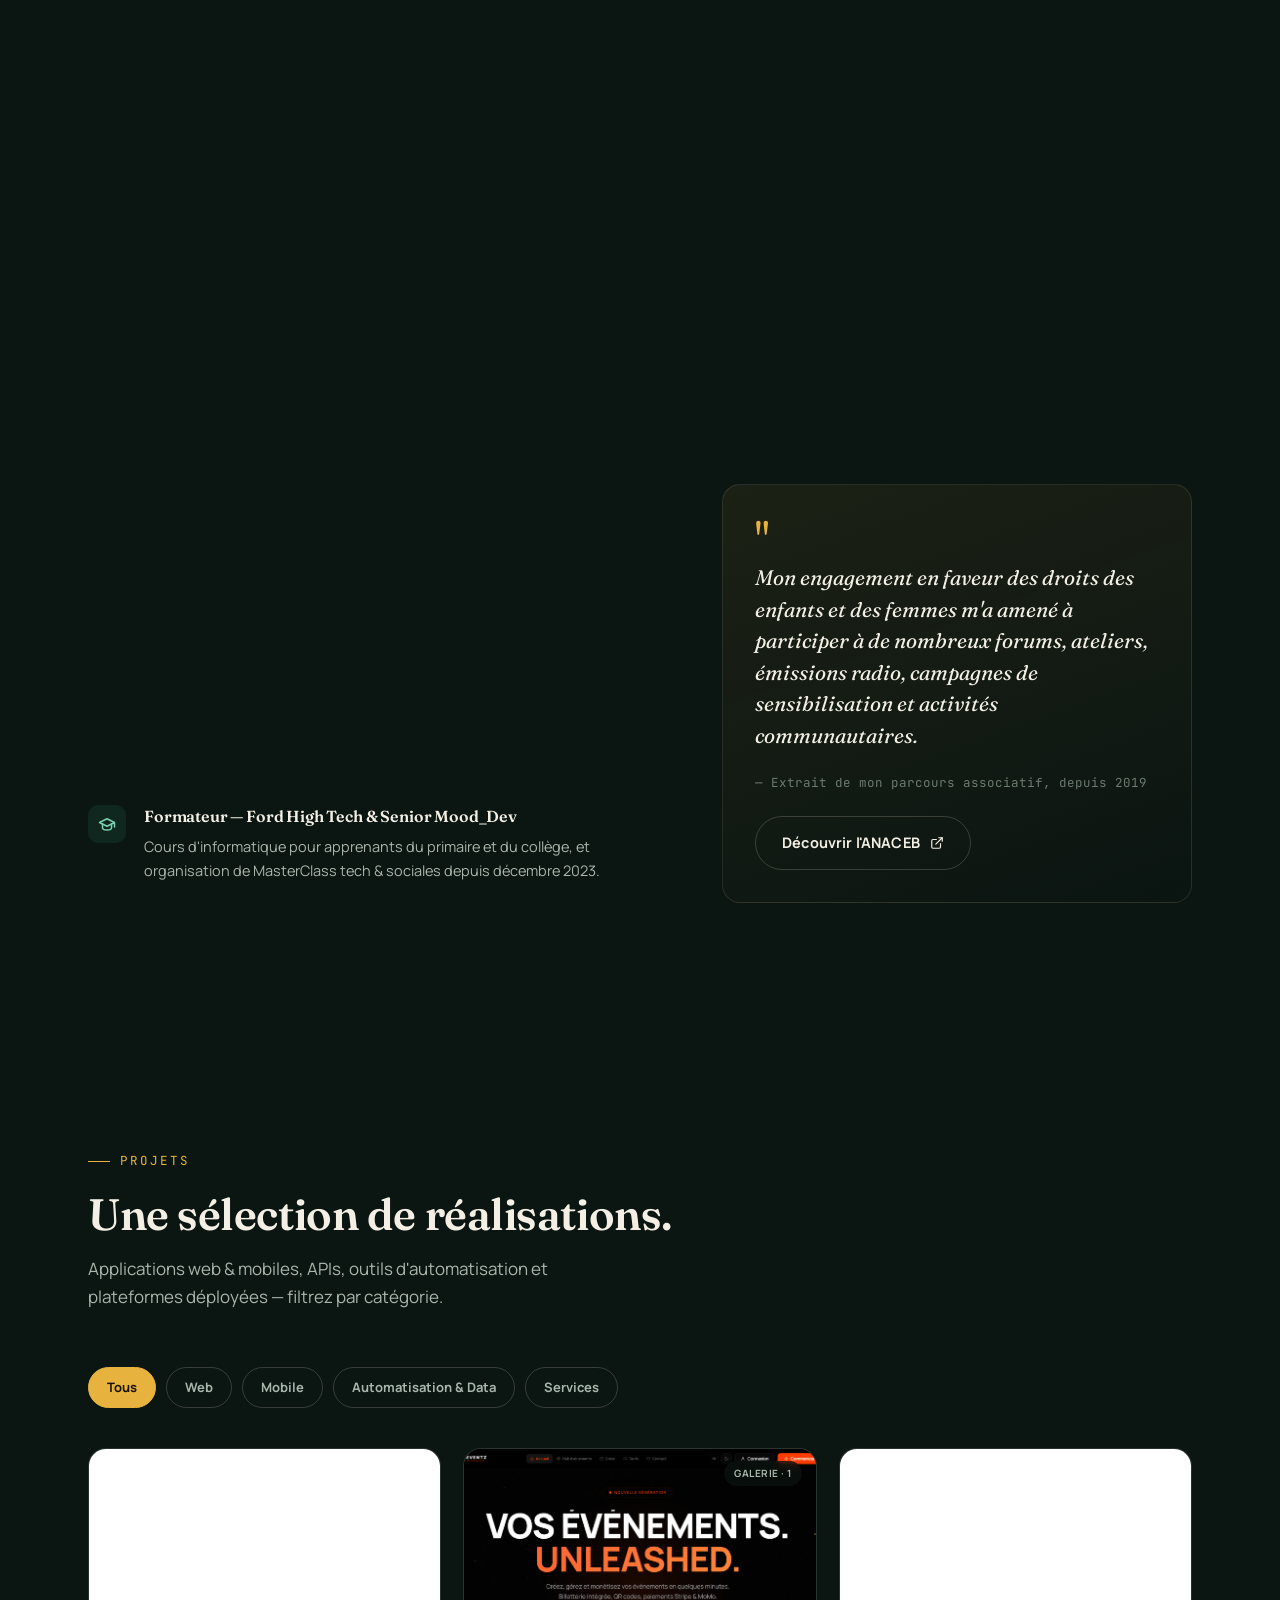
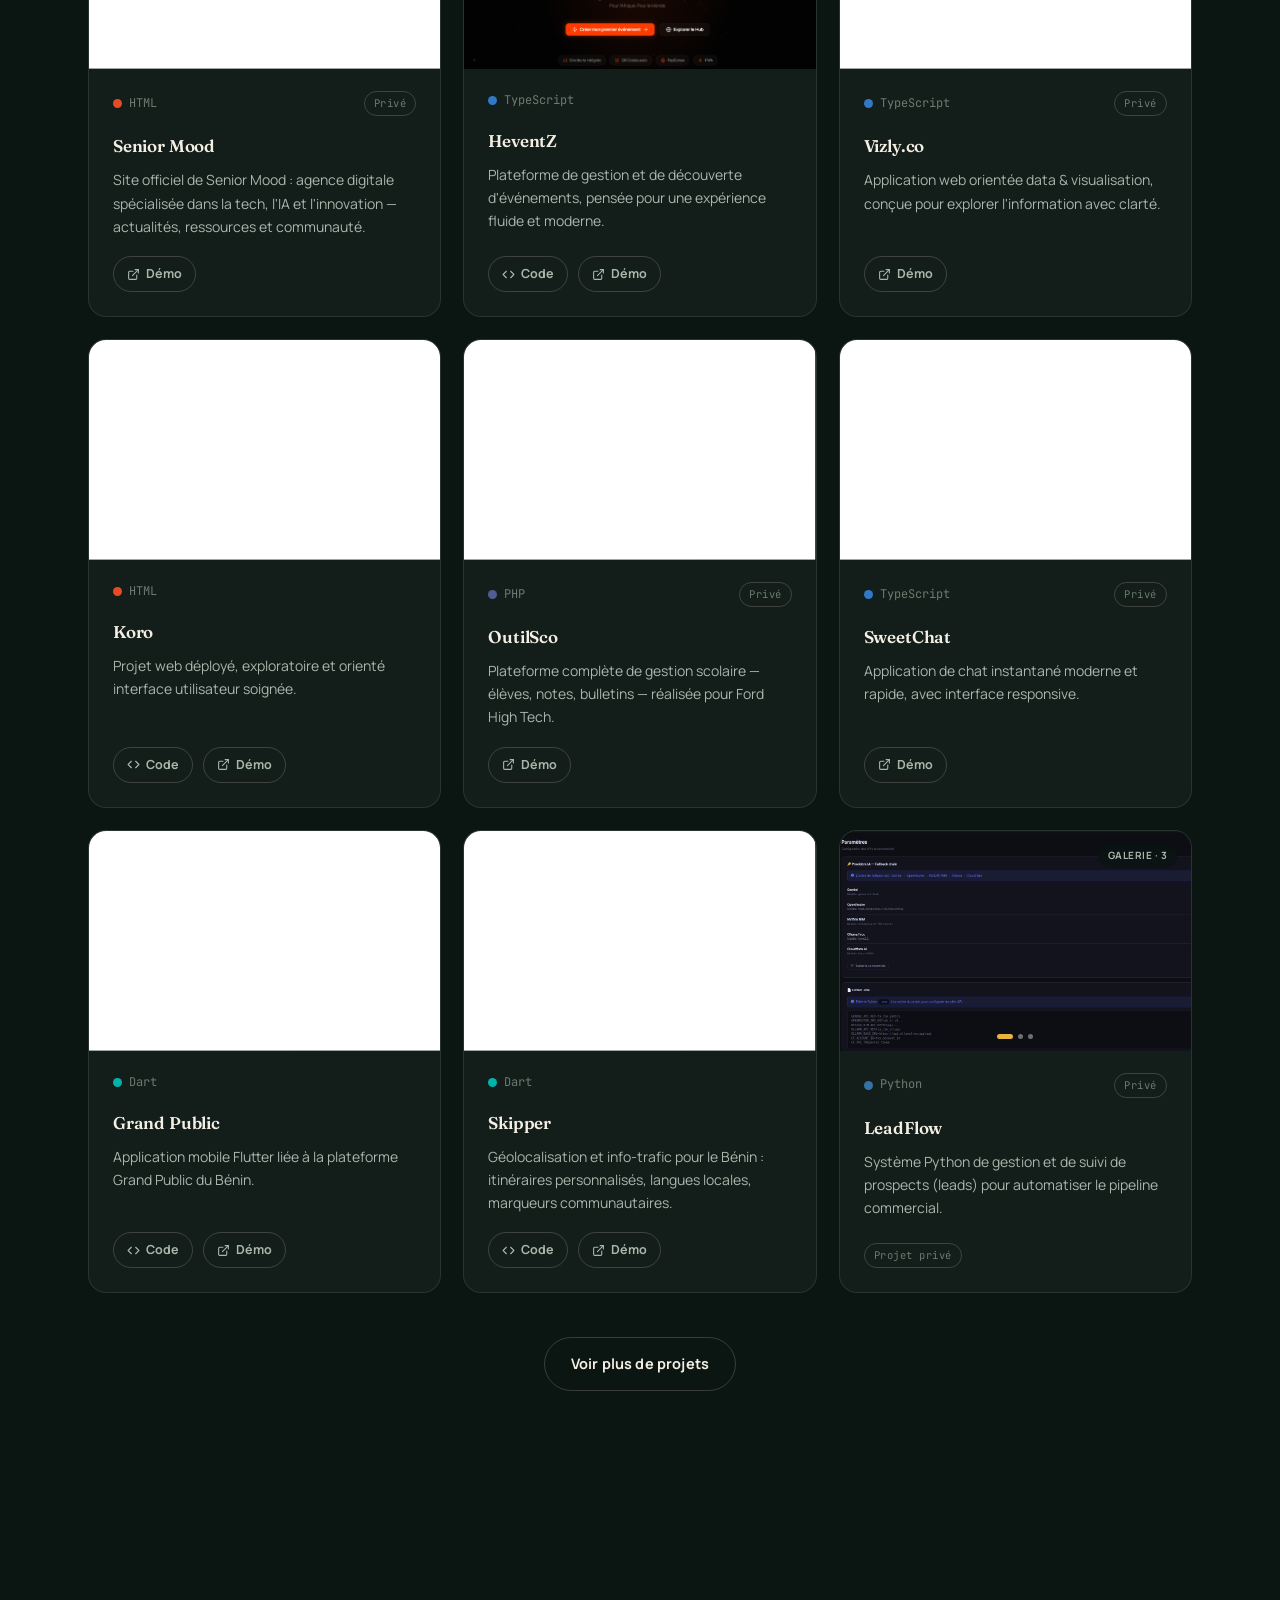
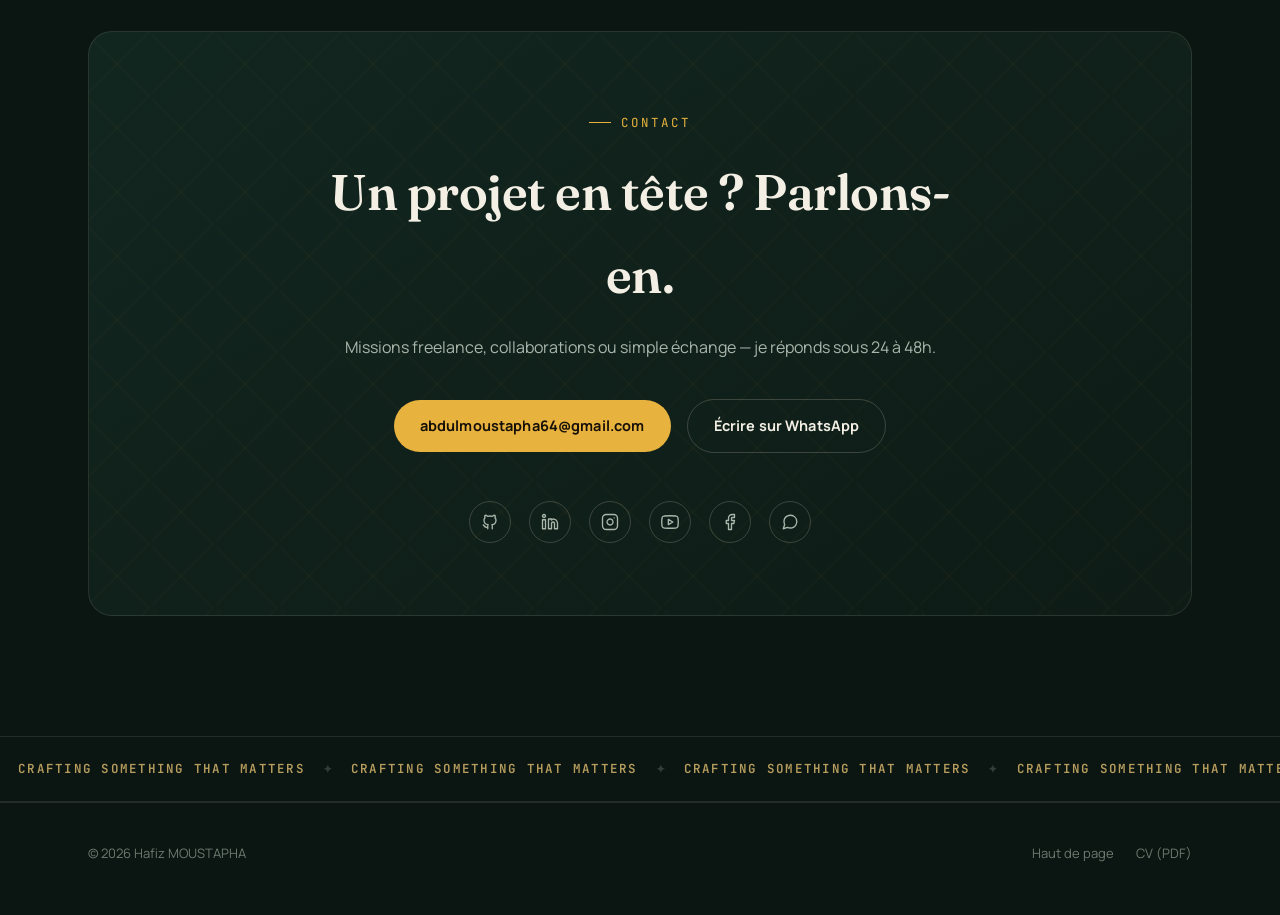
==== commit 037ab32a: "Updated" ====
--- a/index.html
+++ b/index.html
@@ -891,7 +891,7 @@
       <div class="timeline">
         <div class="tl-item reveal">
           <span class="tl-dot"></span>
-          <span class="tl-date">Mars 2025 → aujourd'hui</span>
+          <span class="tl-date">Mars 2026 → aujourd'hui</span>
           <h4>Développeur Full-Stack orienté Mobile</h4>
           <span class="tl-org">MAXAFRICA — Prestation</span>
           <p>Conception de solutions numériques d'envergure au service de causes durables et innovantes.</p>
@@ -1148,7 +1148,7 @@
   /* ---------- Socials (single source of truth) ---------- */
   var SOCIALS = [
     { name:"GitHub", url:"https://github.com/AbdulHafizMous", icon:'<path d="M9 19c-4.3 1.4-4.3-2.5-6-3m12 5v-3.5c0-1 .1-1.4-.5-2 2.8-.3 5.5-1.4 5.5-6a4.6 4.6 0 0 0-1.3-3.2 4.2 4.2 0 0 0-.1-3.2s-1.1-.3-3.5 1.3a12.3 12.3 0 0 0-6.2 0C6.5 2.8 5.4 3.1 5.4 3.1a4.2 4.2 0 0 0-.1 3.2A4.6 4.6 0 0 0 4 9.5c0 4.6 2.7 5.7 5.5 6-.6.6-.6 1.1-.5 2V21"></path>' },
-    { name:"LinkedIn", url:"https://www.linkedin.com/in/abdul-moustapha-04b92b24b", icon:'<path d="M16 8a6 6 0 0 1 6 6v7h-4v-7a2 2 0 0 0-2-2 2 2 0 0 0-2 2v7h-4V8h4v1.5A6 6 0 0 1 16 8z"></path><rect x="2" y="9" width="4" height="12"></rect><circle cx="4" cy="4" r="2"></circle>' },
+    { name:"LinkedIn", url:"www.linkedin.com/in/hafiz-moustapha", icon:'<path d="M16 8a6 6 0 0 1 6 6v7h-4v-7a2 2 0 0 0-2-2 2 2 0 0 0-2 2v7h-4V8h4v1.5A6 6 0 0 1 16 8z"></path><rect x="2" y="9" width="4" height="12"></rect><circle cx="4" cy="4" r="2"></circle>' },
     { name:"Instagram", url:"https://www.instagram.com/abdulmoustapha64", icon:'<rect x="2" y="2" width="20" height="20" rx="5"></rect><path d="M16 11.37A4 4 0 1 1 12.63 8 4 4 0 0 1 16 11.37z"></path><line x1="17.5" y1="6.5" x2="17.51" y2="6.5"></line>' },
     { name:"YouTube", url:"https://www.youtube.com/@seniormood_dev", icon:'<path d="M22.5 6.2a2.8 2.8 0 0 0-2-2C18.9 3.7 12 3.7 12 3.7s-6.9 0-8.5.5a2.8 2.8 0 0 0-2 2A29.9 29.9 0 0 0 1 12a29.9 29.9 0 0 0 .5 5.8 2.8 2.8 0 0 0 2 2c1.6.5 8.5.5 8.5.5s6.9 0 8.5-.5a2.8 2.8 0 0 0 2-2A29.9 29.9 0 0 0 23 12a29.9 29.9 0 0 0-.5-5.8z"></path><polygon points="9.8 15.5 15.8 12 9.8 8.5"></polygon>' },
     { name:"Facebook", url:"https://www.facebook.com/profile.php?id=61581031372208", icon:'<path d="M18 2h-3a5 5 0 0 0-5 5v3H7v4h3v8h4v-8h3l1-4h-4V7a1 1 0 0 1 1-1h3z"></path>' },
@@ -1356,7 +1356,7 @@
       cat:"Entrepreneuriat", size:"lg",
       title:"Incubadora Con Valores",
       desc:"Retenu parmi une sélection d'entrepreneurs pour ce programme international d'incubation.",
-      images:["assets/img/distinctions/incubadora-1.png","assets/img/distinctions/incubadora-2.png","assets/img/distinctions/incubadora-3.png","assets/img/distinctions/incubadora-4.png"],
+      images:["assets/img/distinctions/incubadora-5.png","assets/img/distinctions/incubadora-1.png","assets/img/distinctions/incubadora-2.png","assets/img/distinctions/incubadora-3.png"],
       link:""
     },
     {
